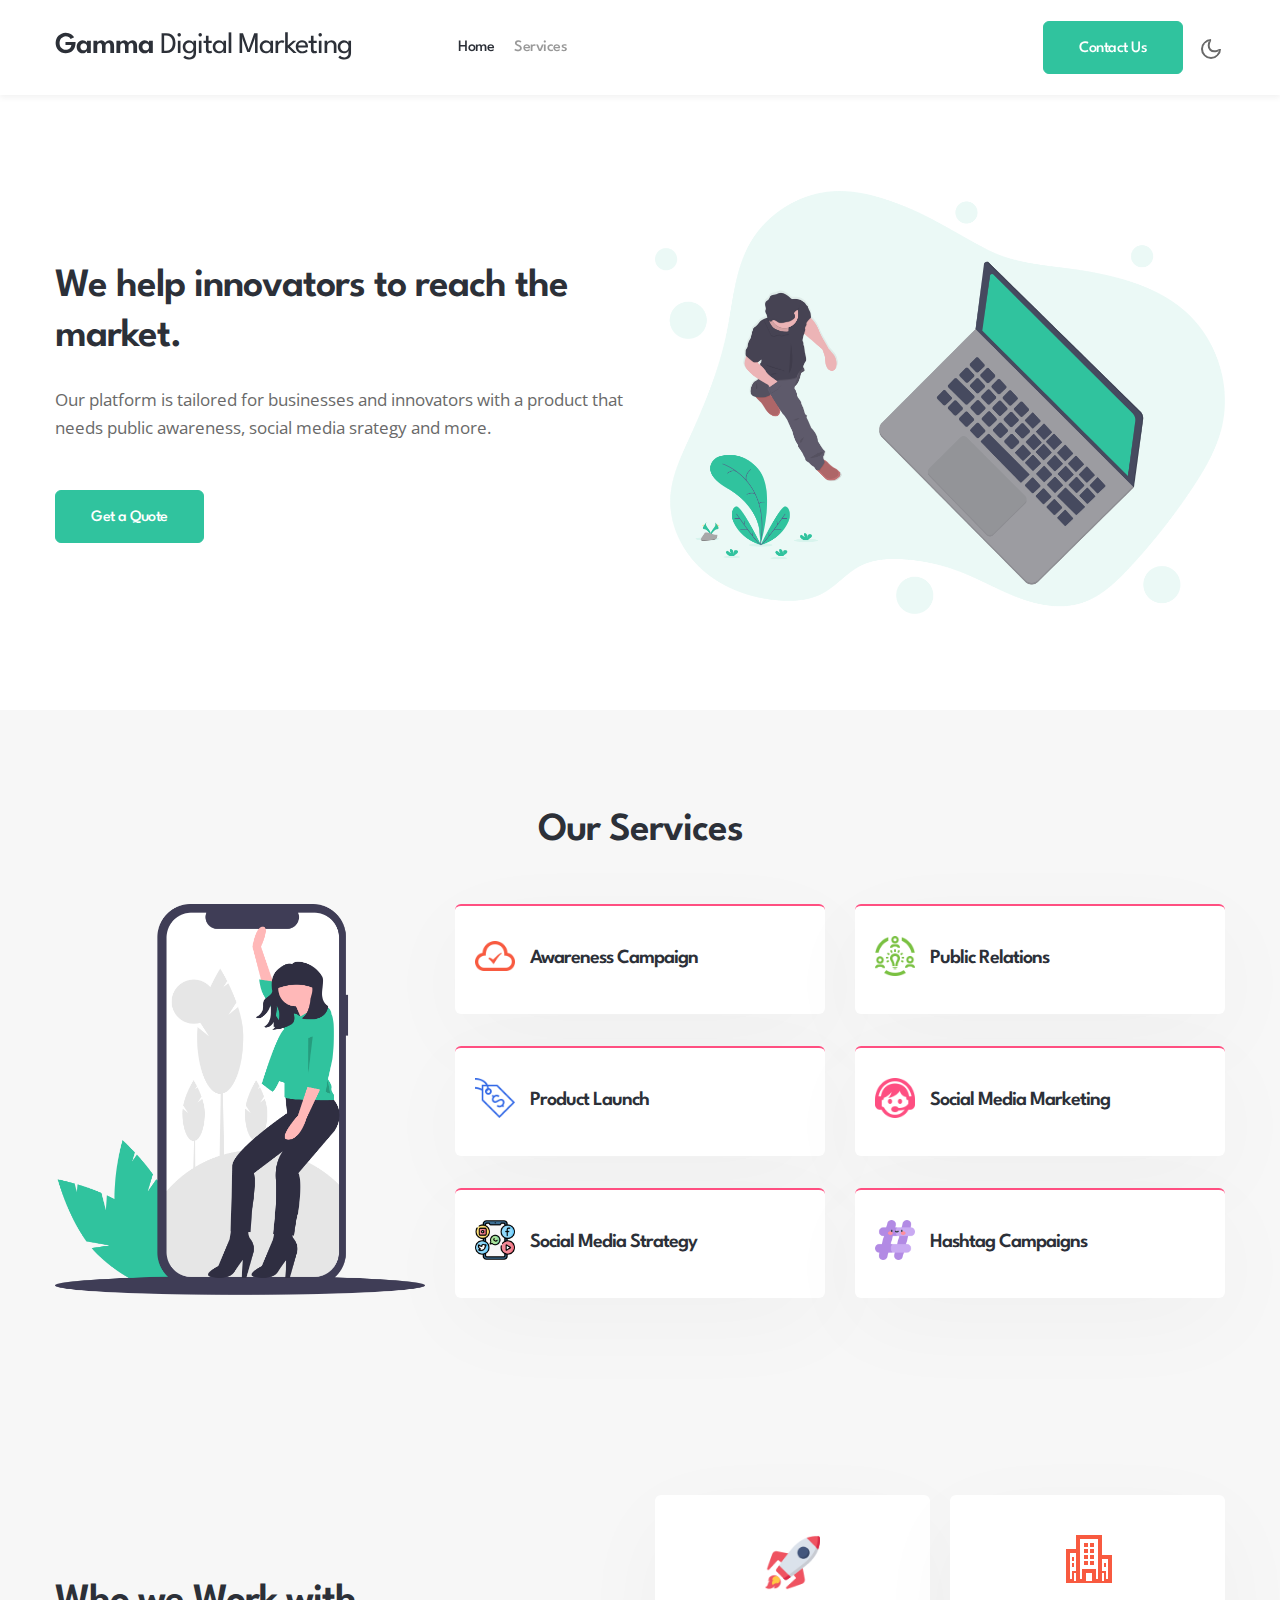
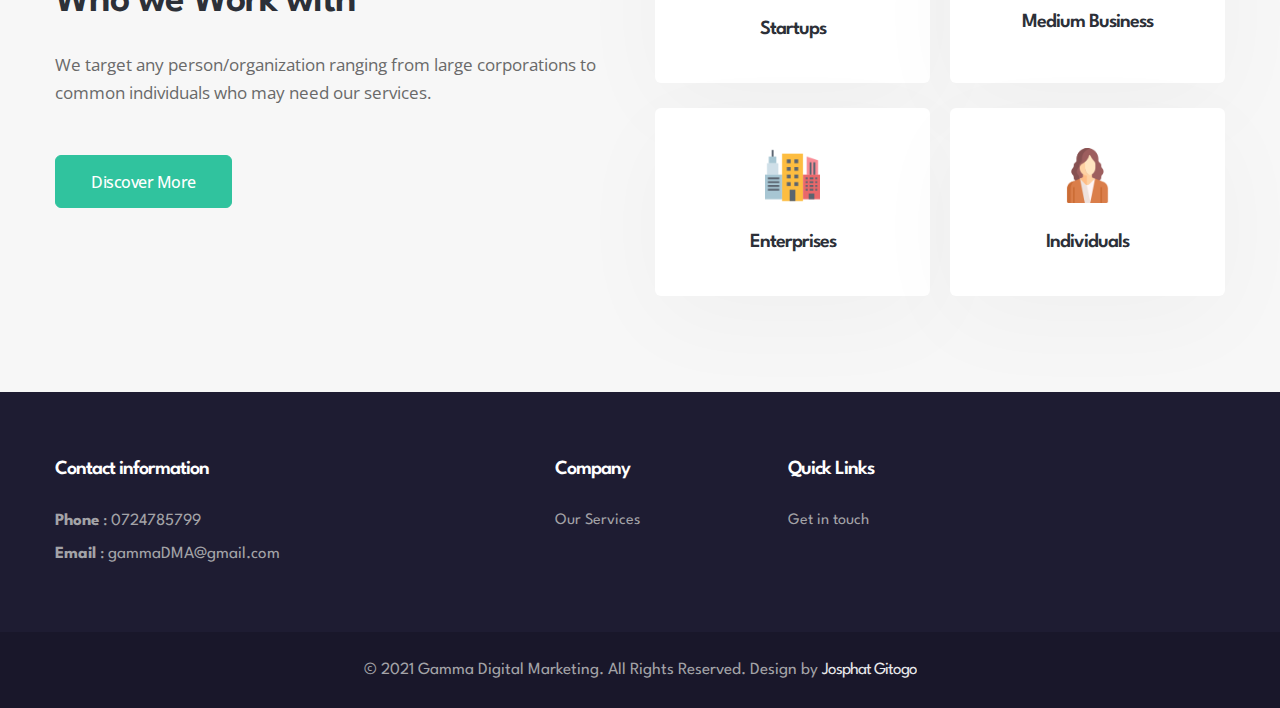
==== index.html @ 260354f3 "Initial Commit" ====
<!--
Author: W3layouts
Author URL: http://w3layouts.com
-->
<!doctype html>
<html lang="en">

<head>
    <!-- Required meta tags -->
    <meta charset="utf-8">
    <meta name="viewport" content="width=device-width, initial-scale=1, shrink-to-fit=no">

    <title>Corpolink a Corporate Category Bootstrap Responsive Website Template - Home : W3Layouts</title>


    <link href="//fonts.googleapis.com/css?family=Spartan:400,500,600,700,900&display=swap" rel="stylesheet">
    <link href="//fonts.googleapis.com/css?family=Open+Sans:300,400,600,700,800&display=swap" rel="stylesheet">

    <!-- Template CSS -->
    <link rel="stylesheet" href="assets/css/style-starter.css">
</head>

<body>
    <header id="site-header" class="fixed-top">
        <section class="w3l-header-4">
            <div class="container">
                <nav class="navbar navbar-expand-lg navbar-light">
                    <h1>
                        <a class="navbar-brand" href="index.html"></span>Gamma<span> Digital Marketing</span>
                        </a>
                    </h1>
                    <button class="navbar-toggler collapsed" type="button" data-toggle="collapse" data-target="#navbarNav" aria-controls="navbarNav" aria-expanded="false" aria-label="Toggle navigation">
            <span class="fa icon-expand fa-bars"></span>
            <span class="fa icon-close fa-times"></span>
          </button>

                    <div class="collapse navbar-collapse" id="navbarNav">
                        <ul class="navbar-nav ml-5">
                            <li class="nav-item active">
                                <a class="nav-link" href="index.html">Home </a>
                            </li>
                            <li class="nav-item @@services__active">
                                <a class="nav-link" href="#features">Services</a>
                            </li>
                        </ul>
                        <ul class="navbar-nav search-right mt-lg-0 mt-2">
                            <li class="nav-item"><a href="contact.html" class="btn btn-primary d-none d-lg-block btn-style mr-2">Contact Us</a></li>
                        </ul>
                    </div>

                    <!-- toggle switch for light and dark theme -->
                    <div class="mobile-position">
                        <nav class="navigation">
                            <div class="theme-switch-wrapper">
                                <label class="theme-switch" for="checkbox">
                  <input type="checkbox" id="checkbox">
                  <div class="mode-container">
                    <i class="gg-sun"></i>
                    <i class="gg-moon"></i>
                  </div>
                </label>
                            </div>
                        </nav>
                    </div>
                </nav>
            </div>
        </section>
    </header>

    <!-- banner section -->
    <section id="home" class="w3l-banner py-5">
        <div class="container py-lg-5 py-md-4">
            <div class="row align-items-center">
                <div class="col-lg-6 col-sm-12 mt-lg-0 mt-4">
                    <h3 class="mb-2 title-big mb-4">We help innovators to reach the market.</h3>
                    <p>Our platform is tailored for businesses and innovators with a product that needs public awareness, social media srategy and more.</p>
                    <div class="mt-sm-5 mt-4">
                        <a class="btn btn-primary btn-style" href="contact.html"> Get a Quote </a>
                    </div>
                </div>
                <div class="col-lg-6 col-md-8 col-sm-10 mt-lg-0 mt-5">
                    <div class="img-effect text-lg-center">
                        <img src="assets/images/banner.png" alt="banner" class="img-fluid">
                    </div>
                </div>
            </div>
        </div>
    </section>
    <!-- //banner section -->
    <section class="w3l-homeblock1" id="features">
        <div class="w3-services-ab py-5">
            <div class="container py-lg-5 py-md-4">
                <!-- <span class="title-small text-center mb-2">Iterative process</span> -->
                <h3 class="title-big text-center mb-5">Our Services</h3>
                <div class="w3-services-grids">
                    <div class="row w3-services-right-grid">
                        <div class="col-lg-4">
                            <img src="assets/images/mobile.png" alt="" class="img-fluid" />
                        </div>
                        <div class="col-lg-8 mt-lg-0 mt-5">
                            <div class="fea-gd-vv row">
                                <div class="col-md-6">
                                    <div class="float-lt feature-gd color-pink">
                                        <div class="icon">
                                            <img src="assets/images/backup.png" alt="" class="img-fluid" />
                                        </div>
                                        <div class="icon-info">
                                            <h5 class="pt-2">Awareness Campaign </h5>
                                            <!-- <p> Lorem ipsum dolor sit amet, dolor elit, sed eiusmod tempor init sit.</p> -->

                                        </div>
                                    </div>
                                </div>
                                <div class="col-md-6 mt-md-0 mt-4">
                                    <div class="float-mid feature-gd color-pink">
                                        <div class="icon">
                                            <img src="assets/images/team.png" alt="" class="img-fluid" />
                                        </div>
                                        <div class="icon-info">
                                            <h5 class="pt-2">Public Relations</h5>
                                        </div>
                                    </div>
                                </div>
                                <div class="col-md-6 mt-4 pt-md-2">
                                    <div class="float-rt feature-gd color-pink">
                                        <div class="icon">
                                            <img src="assets/images/tags.png" alt="" class="img-fluid" />
                                        </div>
                                        <div class="icon-info">
                                            <h5 class="pt-2">Product Launch</h5>
                                        </div>
                                    </div>
                                </div>

                                <div class="col-md-6 mt-4 pt-md-2">
                                    <div class="float-lt feature-gd color-pink">
                                        <div class="icon">
                                            <img src="assets/images/support.png" alt="" class="img-fluid" />
                                        </div>
                                        <div class="icon-info">
                                            <h5 class="pt-2">Social Media Marketing</h5>
                                        </div>
                                    </div>
                                </div>
                                <div class="col-md-6 mt-4 pt-md-2">
                                    <div class="float-lt feature-gd color-pink">
                                        <div class="icon">
                                            <img src="assets/images/social-media.png" alt="" class="img-fluid" />
                                        </div>
                                        <div class="icon-info">
                                            <h5 class="pt-2">Social Media Strategy</h5>
                                        </div>
                                    </div>
                                </div>
                                <div class="col-md-6 mt-4 pt-md-2">
                                    <div class="float-lt feature-gd color-pink">
                                        <div class="icon">
                                            <img src="assets/images/hashtag.png" alt="" class="img-fluid" />
                                        </div>
                                        <div class="icon-info">
                                            <h5 class="pt-2">Hashtag Campaigns</h5>
                                        </div>
                                    </div>
                                </div>
                            </div>
                        </div>
                    </div>
                </div>
            </div>
        </div>
    </section>


    <!-- services page block 2 -->
    <section class="w3l-features py-5" id="work">
        <div class="call-w3 py-lg-5 py-md-4">
            <div class="container">
                <div class="row main-cont-wthree-2">
                    <div class="col-lg-6 feature-grid-left">
                        <h3 class="title-big mb-md-4 mb-2">Who we Work with</h3>
                        <p class="text-para">We target any person/organization ranging from large corporations to common individuals who may need our services.
                            <p>
                                <a href="contact.html" class="btn btn-primary btn-style mt-lg-5 mt-4 ">Discover More</a>
                    </div>
                    <div class="col-lg-6 feature-grid-right mt-lg-0 mt-5 ">
                        <div class="call-grids-w3 d-grid ">
                            <div class="grids-1 box-wrap ">
                                <div class="icon ">
                                    <img src="assets/images/launch.png " alt=" " class="img-fluid ">
                                </div>
                                <h4><a href="#feature " class="title-head ">Startups</a></h4>
                            </div>
                            <div class="grids-1 box-wrap ">
                                <div class="icon ">
                                    <img src="assets/images/office.png " alt=" " class="img-fluid ">
                                </div>
                                <h4><a href="#feature " class="title-head ">Medium Business</a></h4>
                            </div>
                            <div class="grids-1 box-wrap ">
                                <div class="icon ">
                                    <img src="assets/images/building.png " alt=" " class="img-fluid ">
                                </div>
                                <h4><a href="#feature " class="title-head ">Enterprises</a></h4>
                            </div>
                            <div class="grids-1 box-wrap ">
                                <div class="icon ">
                                    <img src="assets/images/businesswoman.png " alt=" " class="img-fluid ">
                                </div>
                                <h4><a href="#feature " class="title-head ">Individuals</a></h4>
                            </div>
                        </div>
                    </div>
                </div>
            </div>
        </div>
    </section>
    <!-- //services page block 2 -->


    <!-- footer-28 block -->
    <section class="w3l-footer">
        <footer class="footer-28">
            <div class="footer-bg-layer">
                <div class="container py-lg-3">
                    <div class="row footer-top-28">
                        <div class="col-lg-5 footer-list-28 mt-5">
                            <h6 class="footer-title-28">Contact information</h6>
                            <ul>
                                <li>
                                    <p><strong>Phone</strong> : <a href="tel:+254724785799">0724785799</a></p>
                                </li>
                                <li>
                                    <p><strong>Email</strong> : <a href="mailto:gammadma@gmail.com">gammaDMA@gmail.com</a></p>
                                </li>
                            </ul>
                        </div>
                        <div class="col-lg-7">
                            <div class="row">
                                <div class="col-sm-4 col-6 footer-list-28 mt-5">
                                    <h6 class="footer-title-28">Company</h6>
                                    <ul>
                                        <li><a href="#features">Our Services</a></li>
                                    </ul>
                                </div>
                                <div class="col-sm-4 col-6 footer-list-28 mt-5">
                                    <h6 class="footer-title-28">Quick Links</h6>
                                    <ul>
                                        <li><a href="contact.html">Get in touch</a></li>
                                    </ul>
                                </div>
                            </div>
                        </div>
                    </div>
                </div>


                <div class="midd-footer-28 align-center py-4 mt-5">
                    <div class="container">
                        <p class="copy-footer-28 text-center"> &copy; 2021 Gamma Digital Marketing. All Rights Reserved. Design by <a href="https://github.com/JGSangara" target="_blank">Josphat Gitogo</a></p>
                    </div>
                </div>
            </div>
            <!-- move top -->
            <button onclick="topFunction()" id="movetop" title="Go to top">
        <span class="fa fa-angle-up"></span>
      </button>
            <script>
                // When the user scrolls down 20px from the top of the document, show the button
                window.onscroll = function() {
                    scrollFunction()
                };

                function scrollFunction() {
                    if (document.body.scrollTop > 20 || document.documentElement.scrollTop > 20) {
                        document.getElementById("movetop").style.display = "block";
                    } else {
                        document.getElementById("movetop").style.display = "none";
                    }
                }

                // When the user clicks on the button, scroll to the top of the document
                function topFunction() {
                    document.body.scrollTop = 0;
                    document.documentElement.scrollTop = 0;
                }
            </script>
            <!-- /move top -->
        </footer>

        <script src="assets/js/jquery-3.3.1.min.js"></script>
        <!-- Common jquery plugin -->

        <script src="assets/js/theme-change.js"></script>
        <!-- theme switch js (light and dark)-->

        <!-- libhtbox -->
        <script src="assets/js/lightbox-plus-jquery.min.js"></script>
        <!-- libhtbox -->

        <!-- stats number counter-->
        <script src="assets/js/jquery.waypoints.min.js"></script>
        <script src="assets/js/jquery.countup.js"></script>
        <script>
            $('.counter').countUp();
        </script>
        <!-- //stats number counter -->

        <!--/MENU-JS-->
        <script>
            $(window).on("scroll", function() {
                var scroll = $(window).scrollTop();

                if (scroll >= 80) {
                    $("#site-header").addClass("nav-fixed");
                } else {
                    $("#site-header").removeClass("nav-fixed");
                }
            });

            //Main navigation Active Class Add Remove
            $(".navbar-toggler").on("click", function() {
                $("header").toggleClass("active");
            });
            $(document).on("ready", function() {
                if ($(window).width() > 991) {
                    $("header").removeClass("active");
                }
                $(window).on("resize", function() {
                    if ($(window).width() > 991) {
                        $("header").removeClass("active");
                    }
                });
            });
        </script>
        <!--//MENU-JS-->

        <!-- disable body scroll which navbar is in active -->
        <script>
            $(function() {
                $('.navbar-toggler').click(function() {
                    $('body').toggleClass('noscroll');
                })
            });
        </script>
        <!-- //disable body scroll which navbar is in active -->

        <!--bootstrap-->
        <script src="assets/js/bootstrap.min.js"></script>
        <!-- //bootstrap-->

</body>

</html>
---- assets/css/style-starter.css ----
@charset "UTF-8";

/*--
Author: W3layouts
Author URL: http://w3layouts.com
--*/


/*!
 * Bootstrap v4.4.1 (https://getbootstrap.com/)
 * Copyright 2011-2019 The Bootstrap Authors
 * Copyright 2011-2019 Twitter, Inc.
 * Licensed under MIT (https://github.com/twbs/bootstrap/blob/master/LICENSE)
 */

:root {
    --blue: #007bff;
    --indigo: #6610f2;
    --purple: #6f42c1;
    --pink: #e83e8c;
    --red: #dc3545;
    --orange: #fd7e14;
    --yellow: #ffc107;
    --green: #28a745;
    --teal: #20c997;
    --cyan: #17a2b8;
    --white: #fff;
    --gray: #6c757d;
    --gray-dark: #343a40;
    --primary: #30c39e;
    --secondary: #6c757d;
    --success: #28a745;
    --info: #17a2b8;
    --warning: #ffc107;
    --danger: #dc3545;
    --light: #f8f9fa;
    --dark: #343a40;
    --breakpoint-xs: 0;
    --breakpoint-sm: 576px;
    --breakpoint-md: 768px;
    --breakpoint-lg: 992px;
    --breakpoint-xl: 1200px;
    --font-family-sans-serif: -apple-system, BlinkMacSystemFont, "Segoe UI", Roboto, "Helvetica Neue", Arial, "Noto Sans", sans-serif, "Apple Color Emoji", "Segoe UI Emoji", "Segoe UI Symbol", "Noto Color Emoji";
    --font-family-monospace: SFMono-Regular, Menlo, Monaco, Consolas, "Liberation Mono", "Courier New", monospace;
}

*,
*::before,
*::after {
    box-sizing: border-box;
}

html {
    font-family: sans-serif;
    line-height: 1.15;
    -webkit-text-size-adjust: 100%;
    -webkit-tap-highlight-color: rgba(0, 0, 0, 0);
}

article,
aside,
figcaption,
figure,
footer,
header,
hgroup,
main,
nav,
section {
    display: block;
}

body {
    margin: 0;
    font-family: -apple-system, BlinkMacSystemFont, "Segoe UI", Roboto, "Helvetica Neue", Arial, "Noto Sans", sans-serif, "Apple Color Emoji", "Segoe UI Emoji", "Segoe UI Symbol", "Noto Color Emoji";
    font-size: 1rem;
    font-weight: 400;
    line-height: 1.5;
    color: #212529;
    text-align: left;
    background-color: #fff;
}

[tabindex="-1"]:focus:not(:focus-visible) {
    outline: 0 !important;
}

hr {
    box-sizing: content-box;
    height: 0;
    overflow: visible;
}

h1,
h2,
h3,
h4,
h5,
h6 {
    margin-top: 0;
    margin-bottom: 0.5rem;
}

p {
    margin-top: 0;
    margin-bottom: 1rem;
}

abbr[title],
abbr[data-original-title] {
    text-decoration: underline;
    -webkit-text-decoration: underline dotted;
    text-decoration: underline dotted;
    cursor: help;
    border-bottom: 0;
    -webkit-text-decoration-skip-ink: none;
    text-decoration-skip-ink: none;
}

address {
    margin-bottom: 1rem;
    font-style: normal;
    line-height: inherit;
}

ol,
ul,
dl {
    margin-top: 0;
    margin-bottom: 1rem;
}

ol ol,
ul ul,
ol ul,
ul ol {
    margin-bottom: 0;
}

dt {
    font-weight: 700;
}

dd {
    margin-bottom: .5rem;
    margin-left: 0;
}

blockquote {
    margin: 0 0 1rem;
}

b,
strong {
    font-weight: bolder;
}

small {
    font-size: 80%;
}

sub,
sup {
    position: relative;
    font-size: 75%;
    line-height: 0;
    vertical-align: baseline;
}

sub {
    bottom: -.25em;
}

sup {
    top: -.5em;
}

a {
    color: #30c39e;
    text-decoration: none;
    background-color: transparent;
}

a:hover {
    color: #21866c;
    text-decoration: underline;
}

a:not([href]) {
    color: inherit;
    text-decoration: none;
}

a:not([href]):hover {
    color: inherit;
    text-decoration: none;
}

pre,
code,
kbd,
samp {
    font-family: SFMono-Regular, Menlo, Monaco, Consolas, "Liberation Mono", "Courier New", monospace;
    font-size: 1em;
}

pre {
    margin-top: 0;
    margin-bottom: 1rem;
    overflow: auto;
}

figure {
    margin: 0 0 1rem;
}

img {
    vertical-align: middle;
    border-style: none;
}

svg {
    overflow: hidden;
    vertical-align: middle;
}

table {
    border-collapse: collapse;
}

caption {
    padding-top: 0.75rem;
    padding-bottom: 0.75rem;
    color: #6c757d;
    text-align: left;
    caption-side: bottom;
}

th {
    text-align: inherit;
}

label {
    display: inline-block;
    margin-bottom: 0.5rem;
}

button {
    border-radius: 0;
}

button:focus {
    outline: 1px dotted;
    outline: 5px auto -webkit-focus-ring-color;
}

input,
button,
select,
optgroup,
textarea {
    margin: 0;
    font-family: inherit;
    font-size: inherit;
    line-height: inherit;
}

button,
input {
    overflow: visible;
}

button,
select {
    text-transform: none;
}

select {
    word-wrap: normal;
}

button,
[type="button"],
[type="reset"],
[type="submit"] {
    -webkit-appearance: button;
}

button:not(:disabled),
[type="button"]:not(:disabled),
[type="reset"]:not(:disabled),
[type="submit"]:not(:disabled) {
    cursor: pointer;
}

button::-moz-focus-inner,
[type="button"]::-moz-focus-inner,
[type="reset"]::-moz-focus-inner,
[type="submit"]::-moz-focus-inner {
    padding: 0;
    border-style: none;
}

input[type="radio"],
input[type="checkbox"] {
    box-sizing: border-box;
    padding: 0;
}

input[type="date"],
input[type="time"],
input[type="datetime-local"],
input[type="month"] {
    -webkit-appearance: listbox;
}

textarea {
    overflow: auto;
    resize: vertical;
}

fieldset {
    min-width: 0;
    padding: 0;
    margin: 0;
    border: 0;
}

legend {
    display: block;
    width: 100%;
    max-width: 100%;
    padding: 0;
    margin-bottom: .5rem;
    font-size: 1.5rem;
    line-height: inherit;
    color: inherit;
    white-space: normal;
}

@media (max-width: 1200px) {
    legend {
        font-size: calc(1.275rem + 0.3vw);
    }
}

progress {
    vertical-align: baseline;
}

[type="number"]::-webkit-inner-spin-button,
[type="number"]::-webkit-outer-spin-button {
    height: auto;
}

[type="search"] {
    outline-offset: -2px;
    -webkit-appearance: none;
}

[type="search"]::-webkit-search-decoration {
    -webkit-appearance: none;
}

::-webkit-file-upload-button {
    font: inherit;
    -webkit-appearance: button;
}

output {
    display: inline-block;
}

summary {
    display: list-item;
    cursor: pointer;
}

template {
    display: none;
}

[hidden] {
    display: none !important;
}

h1,
h2,
h3,
h4,
h5,
h6,
.h1,
.h2,
.h3,
.h4,
.h5,
.h6 {
    margin-bottom: 0.5rem;
    font-weight: 500;
    line-height: 1.2;
}

h1,
.h1 {
    font-size: 2.5rem;
}

@media (max-width: 1200px) {
    h1,
    .h1 {
        font-size: calc(1.375rem + 1.5vw);
    }
}

h2,
.h2 {
    font-size: 2rem;
}

@media (max-width: 1200px) {
    h2,
    .h2 {
        font-size: calc(1.325rem + 0.9vw);
    }
}

h3,
.h3 {
    font-size: 1.75rem;
}

@media (max-width: 1200px) {
    h3,
    .h3 {
        font-size: calc(1.3rem + 0.6vw);
    }
}

h4,
.h4 {
    font-size: 1.5rem;
}

@media (max-width: 1200px) {
    h4,
    .h4 {
        font-size: calc(1.275rem + 0.3vw);
    }
}

h5,
.h5 {
    font-size: 1.25rem;
}

h6,
.h6 {
    font-size: 1rem;
}

.lead {
    font-size: 1.25rem;
    font-weight: 300;
}

.display-1 {
    font-size: 6rem;
    font-weight: 300;
    line-height: 1.2;
}

@media (max-width: 1200px) {
    .display-1 {
        font-size: calc(1.725rem + 5.7vw);
    }
}

.display-2 {
    font-size: 5.5rem;
    font-weight: 300;
    line-height: 1.2;
}

@media (max-width: 1200px) {
    .display-2 {
        font-size: calc(1.675rem + 5.1vw);
    }
}

.display-3 {
    font-size: 4.5rem;
    font-weight: 300;
    line-height: 1.2;
}

@media (max-width: 1200px) {
    .display-3 {
        font-size: calc(1.575rem + 3.9vw);
    }
}

.display-4 {
    font-size: 3.5rem;
    font-weight: 300;
    line-height: 1.2;
}

@media (max-width: 1200px) {
    .display-4 {
        font-size: calc(1.475rem + 2.7vw);
    }
}

hr {
    margin-top: 1rem;
    margin-bottom: 1rem;
    border: 0;
    border-top: 1px solid rgba(0, 0, 0, 0.1);
}

small,
.small {
    font-size: 80%;
    font-weight: 400;
}

mark,
.mark {
    padding: 0.2em;
    background-color: #fcf8e3;
}

.list-unstyled {
    padding-left: 0;
    list-style: none;
}

.list-inline {
    padding-left: 0;
    list-style: none;
}

.list-inline-item {
    display: inline-block;
}

.list-inline-item:not(:last-child) {
    margin-right: 0.5rem;
}

.initialism {
    font-size: 90%;
    text-transform: uppercase;
}

.blockquote {
    margin-bottom: 1rem;
    font-size: 1.25rem;
}

.blockquote-footer {
    display: block;
    font-size: 80%;
    color: #6c757d;
}

.blockquote-footer::before {
    content: "\2014\00A0";
}

.img-fluid {
    max-width: 100%;
    height: auto;
}

.img-thumbnail {
    padding: 0.25rem;
    background-color: #fff;
    border: 1px solid #dee2e6;
    border-radius: 0.25rem;
    max-width: 100%;
    height: auto;
}

.figure {
    display: inline-block;
}

.figure-img {
    margin-bottom: 0.5rem;
    line-height: 1;
}

.figure-caption {
    font-size: 90%;
    color: #6c757d;
}

code {
    font-size: 87.5%;
    color: #e83e8c;
    word-wrap: break-word;
}

a>code {
    color: inherit;
}

kbd {
    padding: 0.2rem 0.4rem;
    font-size: 87.5%;
    color: #fff;
    background-color: #212529;
    border-radius: 0.2rem;
}

kbd kbd {
    padding: 0;
    font-size: 100%;
    font-weight: 700;
}

pre {
    display: block;
    font-size: 87.5%;
    color: #212529;
}

pre code {
    font-size: inherit;
    color: inherit;
    word-break: normal;
}

.pre-scrollable {
    max-height: 340px;
    overflow-y: scroll;
}

.container {
    width: 100%;
    padding-right: 15px;
    padding-left: 15px;
    margin-right: auto;
    margin-left: auto;
}

@media (min-width: 576px) {
    .container {
        max-width: 540px;
    }
}

@media (min-width: 768px) {
    .container {
        max-width: 720px;
    }
}

@media (min-width: 992px) {
    .container {
        max-width: 960px;
    }
}

@media (min-width: 1200px) {
    .container {
        max-width: 1140px;
    }
}

.container-fluid,
.container-sm,
.container-md,
.container-lg,
.container-xl {
    width: 100%;
    padding-right: 15px;
    padding-left: 15px;
    margin-right: auto;
    margin-left: auto;
}

@media (min-width: 576px) {
    .container,
    .container-sm {
        max-width: 540px;
    }
}

@media (min-width: 768px) {
    .container,
    .container-sm,
    .container-md {
        max-width: 720px;
    }
}

@media (min-width: 992px) {
    .container,
    .container-sm,
    .container-md,
    .container-lg {
        max-width: 960px;
    }
}

@media (min-width: 1200px) {
    .container,
    .container-sm,
    .container-md,
    .container-lg,
    .container-xl {
        max-width: 1140px;
    }
}

.row {
    display: flex;
    flex-wrap: wrap;
    margin-right: -15px;
    margin-left: -15px;
}

.no-gutters {
    margin-right: 0;
    margin-left: 0;
}

.no-gutters>.col,
.no-gutters>[class*="col-"] {
    padding-right: 0;
    padding-left: 0;
}

.col-1,
.col-2,
.col-3,
.col-4,
.col-5,
.col-6,
.col-7,
.col-8,
.col-9,
.col-10,
.col-11,
.col-12,
.col,
.col-auto,
.col-sm-1,
.col-sm-2,
.col-sm-3,
.col-sm-4,
.col-sm-5,
.col-sm-6,
.col-sm-7,
.col-sm-8,
.col-sm-9,
.col-sm-10,
.col-sm-11,
.col-sm-12,
.col-sm,
.col-sm-auto,
.col-md-1,
.col-md-2,
.col-md-3,
.col-md-4,
.col-md-5,
.col-md-6,
.col-md-7,
.col-md-8,
.col-md-9,
.col-md-10,
.col-md-11,
.col-md-12,
.col-md,
.col-md-auto,
.col-lg-1,
.col-lg-2,
.col-lg-3,
.col-lg-4,
.col-lg-5,
.col-lg-6,
.col-lg-7,
.col-lg-8,
.col-lg-9,
.col-lg-10,
.col-lg-11,
.col-lg-12,
.col-lg,
.col-lg-auto,
.col-xl-1,
.col-xl-2,
.col-xl-3,
.col-xl-4,
.col-xl-5,
.col-xl-6,
.col-xl-7,
.col-xl-8,
.col-xl-9,
.col-xl-10,
.col-xl-11,
.col-xl-12,
.col-xl,
.col-xl-auto {
    position: relative;
    width: 100%;
    padding-right: 15px;
    padding-left: 15px;
}

.col {
    flex-basis: 0;
    flex-grow: 1;
    max-width: 100%;
}

.row-cols-1>* {
    flex: 0 0 100%;
    max-width: 100%;
}

.row-cols-2>* {
    flex: 0 0 50%;
    max-width: 50%;
}

.row-cols-3>* {
    flex: 0 0 33.33333%;
    max-width: 33.33333%;
}

.row-cols-4>* {
    flex: 0 0 25%;
    max-width: 25%;
}

.row-cols-5>* {
    flex: 0 0 20%;
    max-width: 20%;
}

.row-cols-6>* {
    flex: 0 0 16.66667%;
    max-width: 16.66667%;
}

.col-auto {
    flex: 0 0 auto;
    width: auto;
    max-width: 100%;
}

.col-1 {
    flex: 0 0 8.33333%;
    max-width: 8.33333%;
}

.col-2 {
    flex: 0 0 16.66667%;
    max-width: 16.66667%;
}

.col-3 {
    flex: 0 0 25%;
    max-width: 25%;
}

.col-4 {
    flex: 0 0 33.33333%;
    max-width: 33.33333%;
}

.col-5 {
    flex: 0 0 41.66667%;
    max-width: 41.66667%;
}

.col-6 {
    flex: 0 0 50%;
    max-width: 50%;
}

.col-7 {
    flex: 0 0 58.33333%;
    max-width: 58.33333%;
}

.col-8 {
    flex: 0 0 66.66667%;
    max-width: 66.66667%;
}

.col-9 {
    flex: 0 0 75%;
    max-width: 75%;
}

.col-10 {
    flex: 0 0 83.33333%;
    max-width: 83.33333%;
}

.col-11 {
    flex: 0 0 91.66667%;
    max-width: 91.66667%;
}

.col-12 {
    flex: 0 0 100%;
    max-width: 100%;
}

.order-first {
    order: -1;
}

.order-last {
    order: 13;
}

.order-0 {
    order: 0;
}

.order-1 {
    order: 1;
}

.order-2 {
    order: 2;
}

.order-3 {
    order: 3;
}

.order-4 {
    order: 4;
}

.order-5 {
    order: 5;
}

.order-6 {
    order: 6;
}

.order-7 {
    order: 7;
}

.order-8 {
    order: 8;
}

.order-9 {
    order: 9;
}

.order-10 {
    order: 10;
}

.order-11 {
    order: 11;
}

.order-12 {
    order: 12;
}

.offset-1 {
    margin-left: 8.33333%;
}

.offset-2 {
    margin-left: 16.66667%;
}

.offset-3 {
    margin-left: 25%;
}

.offset-4 {
    margin-left: 33.33333%;
}

.offset-5 {
    margin-left: 41.66667%;
}

.offset-6 {
    margin-left: 50%;
}

.offset-7 {
    margin-left: 58.33333%;
}

.offset-8 {
    margin-left: 66.66667%;
}

.offset-9 {
    margin-left: 75%;
}

.offset-10 {
    margin-left: 83.33333%;
}

.offset-11 {
    margin-left: 91.66667%;
}

@media (min-width: 576px) {
    .col-sm {
        flex-basis: 0;
        flex-grow: 1;
        max-width: 100%;
    }
    .row-cols-sm-1>* {
        flex: 0 0 100%;
        max-width: 100%;
    }
    .row-cols-sm-2>* {
        flex: 0 0 50%;
        max-width: 50%;
    }
    .row-cols-sm-3>* {
        flex: 0 0 33.33333%;
        max-width: 33.33333%;
    }
    .row-cols-sm-4>* {
        flex: 0 0 25%;
        max-width: 25%;
    }
    .row-cols-sm-5>* {
        flex: 0 0 20%;
        max-width: 20%;
    }
    .row-cols-sm-6>* {
        flex: 0 0 16.66667%;
        max-width: 16.66667%;
    }
    .col-sm-auto {
        flex: 0 0 auto;
        width: auto;
        max-width: 100%;
    }
    .col-sm-1 {
        flex: 0 0 8.33333%;
        max-width: 8.33333%;
    }
    .col-sm-2 {
        flex: 0 0 16.66667%;
        max-width: 16.66667%;
    }
    .col-sm-3 {
        flex: 0 0 25%;
        max-width: 25%;
    }
    .col-sm-4 {
        flex: 0 0 33.33333%;
        max-width: 33.33333%;
    }
    .col-sm-5 {
        flex: 0 0 41.66667%;
        max-width: 41.66667%;
    }
    .col-sm-6 {
        flex: 0 0 50%;
        max-width: 50%;
    }
    .col-sm-7 {
        flex: 0 0 58.33333%;
        max-width: 58.33333%;
    }
    .col-sm-8 {
        flex: 0 0 66.66667%;
        max-width: 66.66667%;
    }
    .col-sm-9 {
        flex: 0 0 75%;
        max-width: 75%;
    }
    .col-sm-10 {
        flex: 0 0 83.33333%;
        max-width: 83.33333%;
    }
    .col-sm-11 {
        flex: 0 0 91.66667%;
        max-width: 91.66667%;
    }
    .col-sm-12 {
        flex: 0 0 100%;
        max-width: 100%;
    }
    .order-sm-first {
        order: -1;
    }
    .order-sm-last {
        order: 13;
    }
    .order-sm-0 {
        order: 0;
    }
    .order-sm-1 {
        order: 1;
    }
    .order-sm-2 {
        order: 2;
    }
    .order-sm-3 {
        order: 3;
    }
    .order-sm-4 {
        order: 4;
    }
    .order-sm-5 {
        order: 5;
    }
    .order-sm-6 {
        order: 6;
    }
    .order-sm-7 {
        order: 7;
    }
    .order-sm-8 {
        order: 8;
    }
    .order-sm-9 {
        order: 9;
    }
    .order-sm-10 {
        order: 10;
    }
    .order-sm-11 {
        order: 11;
    }
    .order-sm-12 {
        order: 12;
    }
    .offset-sm-0 {
        margin-left: 0;
    }
    .offset-sm-1 {
        margin-left: 8.33333%;
    }
    .offset-sm-2 {
        margin-left: 16.66667%;
    }
    .offset-sm-3 {
        margin-left: 25%;
    }
    .offset-sm-4 {
        margin-left: 33.33333%;
    }
    .offset-sm-5 {
        margin-left: 41.66667%;
    }
    .offset-sm-6 {
        margin-left: 50%;
    }
    .offset-sm-7 {
        margin-left: 58.33333%;
    }
    .offset-sm-8 {
        margin-left: 66.66667%;
    }
    .offset-sm-9 {
        margin-left: 75%;
    }
    .offset-sm-10 {
        margin-left: 83.33333%;
    }
    .offset-sm-11 {
        margin-left: 91.66667%;
    }
}

@media (min-width: 768px) {
    .col-md {
        flex-basis: 0;
        flex-grow: 1;
        max-width: 100%;
    }
    .row-cols-md-1>* {
        flex: 0 0 100%;
        max-width: 100%;
    }
    .row-cols-md-2>* {
        flex: 0 0 50%;
        max-width: 50%;
    }
    .row-cols-md-3>* {
        flex: 0 0 33.33333%;
        max-width: 33.33333%;
    }
    .row-cols-md-4>* {
        flex: 0 0 25%;
        max-width: 25%;
    }
    .row-cols-md-5>* {
        flex: 0 0 20%;
        max-width: 20%;
    }
    .row-cols-md-6>* {
        flex: 0 0 16.66667%;
        max-width: 16.66667%;
    }
    .col-md-auto {
        flex: 0 0 auto;
        width: auto;
        max-width: 100%;
    }
    .col-md-1 {
        flex: 0 0 8.33333%;
        max-width: 8.33333%;
    }
    .col-md-2 {
        flex: 0 0 16.66667%;
        max-width: 16.66667%;
    }
    .col-md-3 {
        flex: 0 0 25%;
        max-width: 25%;
    }
    .col-md-4 {
        flex: 0 0 33.33333%;
        max-width: 33.33333%;
    }
    .col-md-5 {
        flex: 0 0 41.66667%;
        max-width: 41.66667%;
    }
    .col-md-6 {
        flex: 0 0 50%;
        max-width: 50%;
    }
    .col-md-7 {
        flex: 0 0 58.33333%;
        max-width: 58.33333%;
    }
    .col-md-8 {
        flex: 0 0 66.66667%;
        max-width: 66.66667%;
    }
    .col-md-9 {
        flex: 0 0 75%;
        max-width: 75%;
    }
    .col-md-10 {
        flex: 0 0 83.33333%;
        max-width: 83.33333%;
    }
    .col-md-11 {
        flex: 0 0 91.66667%;
        max-width: 91.66667%;
    }
    .col-md-12 {
        flex: 0 0 100%;
        max-width: 100%;
    }
    .order-md-first {
        order: -1;
    }
    .order-md-last {
        order: 13;
    }
    .order-md-0 {
        order: 0;
    }
    .order-md-1 {
        order: 1;
    }
    .order-md-2 {
        order: 2;
    }
    .order-md-3 {
        order: 3;
    }
    .order-md-4 {
        order: 4;
    }
    .order-md-5 {
        order: 5;
    }
    .order-md-6 {
        order: 6;
    }
    .order-md-7 {
        order: 7;
    }
    .order-md-8 {
        order: 8;
    }
    .order-md-9 {
        order: 9;
    }
    .order-md-10 {
        order: 10;
    }
    .order-md-11 {
        order: 11;
    }
    .order-md-12 {
        order: 12;
    }
    .offset-md-0 {
        margin-left: 0;
    }
    .offset-md-1 {
        margin-left: 8.33333%;
    }
    .offset-md-2 {
        margin-left: 16.66667%;
    }
    .offset-md-3 {
        margin-left: 25%;
    }
    .offset-md-4 {
        margin-left: 33.33333%;
    }
    .offset-md-5 {
        margin-left: 41.66667%;
    }
    .offset-md-6 {
        margin-left: 50%;
    }
    .offset-md-7 {
        margin-left: 58.33333%;
    }
    .offset-md-8 {
        margin-left: 66.66667%;
    }
    .offset-md-9 {
        margin-left: 75%;
    }
    .offset-md-10 {
        margin-left: 83.33333%;
    }
    .offset-md-11 {
        margin-left: 91.66667%;
    }
}

@media (min-width: 992px) {
    .col-lg {
        flex-basis: 0;
        flex-grow: 1;
        max-width: 100%;
    }
    .row-cols-lg-1>* {
        flex: 0 0 100%;
        max-width: 100%;
    }
    .row-cols-lg-2>* {
        flex: 0 0 50%;
        max-width: 50%;
    }
    .row-cols-lg-3>* {
        flex: 0 0 33.33333%;
        max-width: 33.33333%;
    }
    .row-cols-lg-4>* {
        flex: 0 0 25%;
        max-width: 25%;
    }
    .row-cols-lg-5>* {
        flex: 0 0 20%;
        max-width: 20%;
    }
    .row-cols-lg-6>* {
        flex: 0 0 16.66667%;
        max-width: 16.66667%;
    }
    .col-lg-auto {
        flex: 0 0 auto;
        width: auto;
        max-width: 100%;
    }
    .col-lg-1 {
        flex: 0 0 8.33333%;
        max-width: 8.33333%;
    }
    .col-lg-2 {
        flex: 0 0 16.66667%;
        max-width: 16.66667%;
    }
    .col-lg-3 {
        flex: 0 0 25%;
        max-width: 25%;
    }
    .col-lg-4 {
        flex: 0 0 33.33333%;
        max-width: 33.33333%;
    }
    .col-lg-5 {
        flex: 0 0 41.66667%;
        max-width: 41.66667%;
    }
    .col-lg-6 {
        flex: 0 0 50%;
        max-width: 50%;
    }
    .col-lg-7 {
        flex: 0 0 58.33333%;
        max-width: 58.33333%;
    }
    .col-lg-8 {
        flex: 0 0 66.66667%;
        max-width: 66.66667%;
    }
    .col-lg-9 {
        flex: 0 0 75%;
        max-width: 75%;
    }
    .col-lg-10 {
        flex: 0 0 83.33333%;
        max-width: 83.33333%;
    }
    .col-lg-11 {
        flex: 0 0 91.66667%;
        max-width: 91.66667%;
    }
    .col-lg-12 {
        flex: 0 0 100%;
        max-width: 100%;
    }
    .order-lg-first {
        order: -1;
    }
    .order-lg-last {
        order: 13;
    }
    .order-lg-0 {
        order: 0;
    }
    .order-lg-1 {
        order: 1;
    }
    .order-lg-2 {
        order: 2;
    }
    .order-lg-3 {
        order: 3;
    }
    .order-lg-4 {
        order: 4;
    }
    .order-lg-5 {
        order: 5;
    }
    .order-lg-6 {
        order: 6;
    }
    .order-lg-7 {
        order: 7;
    }
    .order-lg-8 {
        order: 8;
    }
    .order-lg-9 {
        order: 9;
    }
    .order-lg-10 {
        order: 10;
    }
    .order-lg-11 {
        order: 11;
    }
    .order-lg-12 {
        order: 12;
    }
    .offset-lg-0 {
        margin-left: 0;
    }
    .offset-lg-1 {
        margin-left: 8.33333%;
    }
    .offset-lg-2 {
        margin-left: 16.66667%;
    }
    .offset-lg-3 {
        margin-left: 25%;
    }
    .offset-lg-4 {
        margin-left: 33.33333%;
    }
    .offset-lg-5 {
        margin-left: 41.66667%;
    }
    .offset-lg-6 {
        margin-left: 50%;
    }
    .offset-lg-7 {
        margin-left: 58.33333%;
    }
    .offset-lg-8 {
        margin-left: 66.66667%;
    }
    .offset-lg-9 {
        margin-left: 75%;
    }
    .offset-lg-10 {
        margin-left: 83.33333%;
    }
    .offset-lg-11 {
        margin-left: 91.66667%;
    }
}

@media (min-width: 1200px) {
    .col-xl {
        flex-basis: 0;
        flex-grow: 1;
        max-width: 100%;
    }
    .row-cols-xl-1>* {
        flex: 0 0 100%;
        max-width: 100%;
    }
    .row-cols-xl-2>* {
        flex: 0 0 50%;
        max-width: 50%;
    }
    .row-cols-xl-3>* {
        flex: 0 0 33.33333%;
        max-width: 33.33333%;
    }
    .row-cols-xl-4>* {
        flex: 0 0 25%;
        max-width: 25%;
    }
    .row-cols-xl-5>* {
        flex: 0 0 20%;
        max-width: 20%;
    }
    .row-cols-xl-6>* {
        flex: 0 0 16.66667%;
        max-width: 16.66667%;
    }
    .col-xl-auto {
        flex: 0 0 auto;
        width: auto;
        max-width: 100%;
    }
    .col-xl-1 {
        flex: 0 0 8.33333%;
        max-width: 8.33333%;
    }
    .col-xl-2 {
        flex: 0 0 16.66667%;
        max-width: 16.66667%;
    }
    .col-xl-3 {
        flex: 0 0 25%;
        max-width: 25%;
    }
    .col-xl-4 {
        flex: 0 0 33.33333%;
        max-width: 33.33333%;
    }
    .col-xl-5 {
        flex: 0 0 41.66667%;
        max-width: 41.66667%;
    }
    .col-xl-6 {
        flex: 0 0 50%;
        max-width: 50%;
    }
    .col-xl-7 {
        flex: 0 0 58.33333%;
        max-width: 58.33333%;
    }
    .col-xl-8 {
        flex: 0 0 66.66667%;
        max-width: 66.66667%;
    }
    .col-xl-9 {
        flex: 0 0 75%;
        max-width: 75%;
    }
    .col-xl-10 {
        flex: 0 0 83.33333%;
        max-width: 83.33333%;
    }
    .col-xl-11 {
        flex: 0 0 91.66667%;
        max-width: 91.66667%;
    }
    .col-xl-12 {
        flex: 0 0 100%;
        max-width: 100%;
    }
    .order-xl-first {
        order: -1;
    }
    .order-xl-last {
        order: 13;
    }
    .order-xl-0 {
        order: 0;
    }
    .order-xl-1 {
        order: 1;
    }
    .order-xl-2 {
        order: 2;
    }
    .order-xl-3 {
        order: 3;
    }
    .order-xl-4 {
        order: 4;
    }
    .order-xl-5 {
        order: 5;
    }
    .order-xl-6 {
        order: 6;
    }
    .order-xl-7 {
        order: 7;
    }
    .order-xl-8 {
        order: 8;
    }
    .order-xl-9 {
        order: 9;
    }
    .order-xl-10 {
        order: 10;
    }
    .order-xl-11 {
        order: 11;
    }
    .order-xl-12 {
        order: 12;
    }
    .offset-xl-0 {
        margin-left: 0;
    }
    .offset-xl-1 {
        margin-left: 8.33333%;
    }
    .offset-xl-2 {
        margin-left: 16.66667%;
    }
    .offset-xl-3 {
        margin-left: 25%;
    }
    .offset-xl-4 {
        margin-left: 33.33333%;
    }
    .offset-xl-5 {
        margin-left: 41.66667%;
    }
    .offset-xl-6 {
        margin-left: 50%;
    }
    .offset-xl-7 {
        margin-left: 58.33333%;
    }
    .offset-xl-8 {
        margin-left: 66.66667%;
    }
    .offset-xl-9 {
        margin-left: 75%;
    }
    .offset-xl-10 {
        margin-left: 83.33333%;
    }
    .offset-xl-11 {
        margin-left: 91.66667%;
    }
}

.table {
    width: 100%;
    margin-bottom: 1rem;
    color: #212529;
}

.table th,
.table td {
    padding: 0.75rem;
    vertical-align: top;
    border-top: 1px solid #dee2e6;
}

.table thead th {
    vertical-align: bottom;
    border-bottom: 2px solid #dee2e6;
}

.table tbody+tbody {
    border-top: 2px solid #dee2e6;
}

.table-sm th,
.table-sm td {
    padding: 0.3rem;
}

.table-bordered {
    border: 1px solid #dee2e6;
}

.table-bordered th,
.table-bordered td {
    border: 1px solid #dee2e6;
}

.table-bordered thead th,
.table-bordered thead td {
    border-bottom-width: 2px;
}

.table-borderless th,
.table-borderless td,
.table-borderless thead th,
.table-borderless tbody+tbody {
    border: 0;
}

.table-striped tbody tr:nth-of-type(odd) {
    background-color: rgba(0, 0, 0, 0.05);
}

.table-hover tbody tr:hover {
    color: #212529;
    background-color: rgba(0, 0, 0, 0.075);
}

.table-primary,
.table-primary>th,
.table-primary>td {
    background-color: #c5eee4;
}

.table-primary th,
.table-primary td,
.table-primary thead th,
.table-primary tbody+tbody {
    border-color: #93e0cd;
}

.table-hover .table-primary:hover {
    background-color: #b1e8db;
}

.table-hover .table-primary:hover>td,
.table-hover .table-primary:hover>th {
    background-color: #b1e8db;
}

.table-secondary,
.table-secondary>th,
.table-secondary>td {
    background-color: #d6d8db;
}

.table-secondary th,
.table-secondary td,
.table-secondary thead th,
.table-secondary tbody+tbody {
    border-color: #b3b7bb;
}

.table-hover .table-secondary:hover {
    background-color: #c8cbcf;
}

.table-hover .table-secondary:hover>td,
.table-hover .table-secondary:hover>th {
    background-color: #c8cbcf;
}

.table-success,
.table-success>th,
.table-success>td {
    background-color: #c3e6cb;
}

.table-success th,
.table-success td,
.table-success thead th,
.table-success tbody+tbody {
    border-color: #8fd19e;
}

.table-hover .table-success:hover {
    background-color: #b1dfbb;
}

.table-hover .table-success:hover>td,
.table-hover .table-success:hover>th {
    background-color: #b1dfbb;
}

.table-info,
.table-info>th,
.table-info>td {
    background-color: #bee5eb;
}

.table-info th,
.table-info td,
.table-info thead th,
.table-info tbody+tbody {
    border-color: #86cfda;
}

.table-hover .table-info:hover {
    background-color: #abdde5;
}

.table-hover .table-info:hover>td,
.table-hover .table-info:hover>th {
    background-color: #abdde5;
}

.table-warning,
.table-warning>th,
.table-warning>td {
    background-color: #ffeeba;
}

.table-warning th,
.table-warning td,
.table-warning thead th,
.table-warning tbody+tbody {
    border-color: #ffdf7e;
}

.table-hover .table-warning:hover {
    background-color: #ffe8a1;
}

.table-hover .table-warning:hover>td,
.table-hover .table-warning:hover>th {
    background-color: #ffe8a1;
}

.table-danger,
.table-danger>th,
.table-danger>td {
    background-color: #f5c6cb;
}

.table-danger th,
.table-danger td,
.table-danger thead th,
.table-danger tbody+tbody {
    border-color: #ed969e;
}

.table-hover .table-danger:hover {
    background-color: #f1b0b7;
}

.table-hover .table-danger:hover>td,
.table-hover .table-danger:hover>th {
    background-color: #f1b0b7;
}

.table-light,
.table-light>th,
.table-light>td {
    background-color: #fdfdfe;
}

.table-light th,
.table-light td,
.table-light thead th,
.table-light tbody+tbody {
    border-color: #fbfcfc;
}

.table-hover .table-light:hover {
    background-color: #ececf6;
}

.table-hover .table-light:hover>td,
.table-hover .table-light:hover>th {
    background-color: #ececf6;
}

.table-dark,
.table-dark>th,
.table-dark>td {
    background-color: #c6c8ca;
}

.table-dark th,
.table-dark td,
.table-dark thead th,
.table-dark tbody+tbody {
    border-color: #95999c;
}

.table-hover .table-dark:hover {
    background-color: #b9bbbe;
}

.table-hover .table-dark:hover>td,
.table-hover .table-dark:hover>th {
    background-color: #b9bbbe;
}

.table-active,
.table-active>th,
.table-active>td {
    background-color: rgba(0, 0, 0, 0.075);
}

.table-hover .table-active:hover {
    background-color: rgba(0, 0, 0, 0.075);
}

.table-hover .table-active:hover>td,
.table-hover .table-active:hover>th {
    background-color: rgba(0, 0, 0, 0.075);
}

.table .thead-dark th {
    color: #fff;
    background-color: #343a40;
    border-color: #454d55;
}

.table .thead-light th {
    color: #495057;
    background-color: #e9ecef;
    border-color: #dee2e6;
}

.table-dark {
    color: #fff;
    background-color: #343a40;
}

.table-dark th,
.table-dark td,
.table-dark thead th {
    border-color: #454d55;
}

.table-dark.table-bordered {
    border: 0;
}

.table-dark.table-striped tbody tr:nth-of-type(odd) {
    background-color: rgba(255, 255, 255, 0.05);
}

.table-dark.table-hover tbody tr:hover {
    color: #fff;
    background-color: rgba(255, 255, 255, 0.075);
}

@media (max-width: 575.98px) {
    .table-responsive-sm {
        display: block;
        width: 100%;
        overflow-x: auto;
        -webkit-overflow-scrolling: touch;
    }
    .table-responsive-sm>.table-bordered {
        border: 0;
    }
}

@media (max-width: 767.98px) {
    .table-responsive-md {
        display: block;
        width: 100%;
        overflow-x: auto;
        -webkit-overflow-scrolling: touch;
    }
    .table-responsive-md>.table-bordered {
        border: 0;
    }
}

@media (max-width: 991.98px) {
    .table-responsive-lg {
        display: block;
        width: 100%;
        overflow-x: auto;
        -webkit-overflow-scrolling: touch;
    }
    .table-responsive-lg>.table-bordered {
        border: 0;
    }
}

@media (max-width: 1199.98px) {
    .table-responsive-xl {
        display: block;
        width: 100%;
        overflow-x: auto;
        -webkit-overflow-scrolling: touch;
    }
    .table-responsive-xl>.table-bordered {
        border: 0;
    }
}

.table-responsive {
    display: block;
    width: 100%;
    overflow-x: auto;
    -webkit-overflow-scrolling: touch;
}

.table-responsive>.table-bordered {
    border: 0;
}

.form-control {
    display: block;
    width: 100%;
    height: calc(1.5em + 0.75rem + 2px);
    padding: 0.375rem 0.75rem;
    font-size: 1rem;
    font-weight: 400;
    line-height: 1.5;
    color: #495057;
    background-color: #fff;
    background-clip: padding-box;
    border: 1px solid #ced4da;
    border-radius: 0.25rem;
    transition: border-color 0.15s ease-in-out, box-shadow 0.15s ease-in-out;
}

@media (prefers-reduced-motion: reduce) {
    .form-control {
        transition: none;
    }
}

.form-control::-ms-expand {
    background-color: transparent;
    border: 0;
}

.form-control:-moz-focusring {
    color: transparent;
    text-shadow: 0 0 0 #495057;
}

.form-control:focus {
    color: #495057;
    background-color: #fff;
    border-color: #8fe3ce;
    outline: 0;
    box-shadow: 0 0 0 0.2rem rgba(48, 195, 158, 0.25);
}

.form-control::-webkit-input-placeholder {
    color: #6c757d;
    opacity: 1;
}

.form-control::-moz-placeholder {
    color: #6c757d;
    opacity: 1;
}

.form-control:-ms-input-placeholder {
    color: #6c757d;
    opacity: 1;
}

.form-control::-ms-input-placeholder {
    color: #6c757d;
    opacity: 1;
}

.form-control::placeholder {
    color: #6c757d;
    opacity: 1;
}

.form-control:disabled,
.form-control[readonly] {
    background-color: #e9ecef;
    opacity: 1;
}

select.form-control:focus::-ms-value {
    color: #495057;
    background-color: #fff;
}

.form-control-file,
.form-control-range {
    display: block;
    width: 100%;
}

.col-form-label {
    padding-top: calc(0.375rem + 1px);
    padding-bottom: calc(0.375rem + 1px);
    margin-bottom: 0;
    font-size: inherit;
    line-height: 1.5;
}

.col-form-label-lg {
    padding-top: calc(0.5rem + 1px);
    padding-bottom: calc(0.5rem + 1px);
    font-size: 1.25rem;
    line-height: 1.5;
}

.col-form-label-sm {
    padding-top: calc(0.25rem + 1px);
    padding-bottom: calc(0.25rem + 1px);
    font-size: 0.875rem;
    line-height: 1.5;
}

.form-control-plaintext {
    display: block;
    width: 100%;
    padding: 0.375rem 0;
    margin-bottom: 0;
    font-size: 1rem;
    line-height: 1.5;
    color: #212529;
    background-color: transparent;
    border: solid transparent;
    border-width: 1px 0;
}

.form-control-plaintext.form-control-sm,
.form-control-plaintext.form-control-lg {
    padding-right: 0;
    padding-left: 0;
}

.form-control-sm {
    height: calc(1.5em + 0.5rem + 2px);
    padding: 0.25rem 0.5rem;
    font-size: 0.875rem;
    line-height: 1.5;
    border-radius: 0.2rem;
}

.form-control-lg {
    height: calc(1.5em + 1rem + 2px);
    padding: 0.5rem 1rem;
    font-size: 1.25rem;
    line-height: 1.5;
    border-radius: 0.3rem;
}

select.form-control[size],
select.form-control[multiple] {
    height: auto;
}

textarea.form-control {
    height: auto;
}

.form-group {
    margin-bottom: 1rem;
}

.form-text {
    display: block;
    margin-top: 0.25rem;
}

.form-row {
    display: flex;
    flex-wrap: wrap;
    margin-right: -5px;
    margin-left: -5px;
}

.form-row>.col,
.form-row>[class*="col-"] {
    padding-right: 5px;
    padding-left: 5px;
}

.form-check {
    position: relative;
    display: block;
    padding-left: 1.25rem;
}

.form-check-input {
    position: absolute;
    margin-top: 0.3rem;
    margin-left: -1.25rem;
}

.form-check-input[disabled]~.form-check-label,
.form-check-input:disabled~.form-check-label {
    color: #6c757d;
}

.form-check-label {
    margin-bottom: 0;
}

.form-check-inline {
    display: inline-flex;
    align-items: center;
    padding-left: 0;
    margin-right: 0.75rem;
}

.form-check-inline .form-check-input {
    position: static;
    margin-top: 0;
    margin-right: 0.3125rem;
    margin-left: 0;
}

.valid-feedback {
    display: none;
    width: 100%;
    margin-top: 0.25rem;
    font-size: 80%;
    color: #28a745;
}

.valid-tooltip {
    position: absolute;
    top: 100%;
    z-index: 5;
    display: none;
    max-width: 100%;
    padding: 0.25rem 0.5rem;
    margin-top: .1rem;
    font-size: 0.875rem;
    line-height: 1.5;
    color: #fff;
    background-color: rgba(40, 167, 69, 0.9);
    border-radius: 0.25rem;
}

.was-validated :valid~.valid-feedback,
.was-validated :valid~.valid-tooltip,
.is-valid~.valid-feedback,
.is-valid~.valid-tooltip {
    display: block;
}

.was-validated .form-control:valid,
.form-control.is-valid {
    border-color: #28a745;
    padding-right: calc(1.5em + 0.75rem);
    background-image: url("data:image/svg+xml,%3csvg xmlns='http://www.w3.org/2000/svg' width='8' height='8' viewBox='0 0 8 8'%3e%3cpath fill='%2328a745' d='M2.3 6.73L.6 4.53c-.4-1.04.46-1.4 1.1-.8l1.1 1.4 3.4-3.8c.6-.63 1.6-.27 1.2.7l-4 4.6c-.43.5-.8.4-1.1.1z'/%3e%3c/svg%3e");
    background-repeat: no-repeat;
    background-position: right calc(0.375em + 0.1875rem) center;
    background-size: calc(0.75em + 0.375rem) calc(0.75em + 0.375rem);
}

.was-validated .form-control:valid:focus,
.form-control.is-valid:focus {
    border-color: #28a745;
    box-shadow: 0 0 0 0.2rem rgba(40, 167, 69, 0.25);
}

.was-validated textarea.form-control:valid,
textarea.form-control.is-valid {
    padding-right: calc(1.5em + 0.75rem);
    background-position: top calc(0.375em + 0.1875rem) right calc(0.375em + 0.1875rem);
}

.was-validated .custom-select:valid,
.custom-select.is-valid {
    border-color: #28a745;
    padding-right: calc(0.75em + 2.3125rem);
    background: url("data:image/svg+xml,%3csvg xmlns='http://www.w3.org/2000/svg' width='4' height='5' viewBox='0 0 4 5'%3e%3cpath fill='%23343a40' d='M2 0L0 2h4zm0 5L0 3h4z'/%3e%3c/svg%3e") no-repeat right 0.75rem center/8px 10px, url("data:image/svg+xml,%3csvg xmlns='http://www.w3.org/2000/svg' width='8' height='8' viewBox='0 0 8 8'%3e%3cpath fill='%2328a745' d='M2.3 6.73L.6 4.53c-.4-1.04.46-1.4 1.1-.8l1.1 1.4 3.4-3.8c.6-.63 1.6-.27 1.2.7l-4 4.6c-.43.5-.8.4-1.1.1z'/%3e%3c/svg%3e") #fff no-repeat center right 1.75rem/calc(0.75em + 0.375rem) calc(0.75em + 0.375rem);
}

.was-validated .custom-select:valid:focus,
.custom-select.is-valid:focus {
    border-color: #28a745;
    box-shadow: 0 0 0 0.2rem rgba(40, 167, 69, 0.25);
}

.was-validated .form-check-input:valid~.form-check-label,
.form-check-input.is-valid~.form-check-label {
    color: #28a745;
}

.was-validated .form-check-input:valid~.valid-feedback,
.was-validated .form-check-input:valid~.valid-tooltip,
.form-check-input.is-valid~.valid-feedback,
.form-check-input.is-valid~.valid-tooltip {
    display: block;
}

.was-validated .custom-control-input:valid~.custom-control-label,
.custom-control-input.is-valid~.custom-control-label {
    color: #28a745;
}

.was-validated .custom-control-input:valid~.custom-control-label::before,
.custom-control-input.is-valid~.custom-control-label::before {
    border-color: #28a745;
}

.was-validated .custom-control-input:valid:checked~.custom-control-label::before,
.custom-control-input.is-valid:checked~.custom-control-label::before {
    border-color: #34ce57;
    background-color: #34ce57;
}

.was-validated .custom-control-input:valid:focus~.custom-control-label::before,
.custom-control-input.is-valid:focus~.custom-control-label::before {
    box-shadow: 0 0 0 0.2rem rgba(40, 167, 69, 0.25);
}

.was-validated .custom-control-input:valid:focus:not(:checked)~.custom-control-label::before,
.custom-control-input.is-valid:focus:not(:checked)~.custom-control-label::before {
    border-color: #28a745;
}

.was-validated .custom-file-input:valid~.custom-file-label,
.custom-file-input.is-valid~.custom-file-label {
    border-color: #28a745;
}

.was-validated .custom-file-input:valid:focus~.custom-file-label,
.custom-file-input.is-valid:focus~.custom-file-label {
    border-color: #28a745;
    box-shadow: 0 0 0 0.2rem rgba(40, 167, 69, 0.25);
}

.invalid-feedback {
    display: none;
    width: 100%;
    margin-top: 0.25rem;
    font-size: 80%;
    color: #dc3545;
}

.invalid-tooltip {
    position: absolute;
    top: 100%;
    z-index: 5;
    display: none;
    max-width: 100%;
    padding: 0.25rem 0.5rem;
    margin-top: .1rem;
    font-size: 0.875rem;
    line-height: 1.5;
    color: #fff;
    background-color: rgba(220, 53, 69, 0.9);
    border-radius: 0.25rem;
}

.was-validated :invalid~.invalid-feedback,
.was-validated :invalid~.invalid-tooltip,
.is-invalid~.invalid-feedback,
.is-invalid~.invalid-tooltip {
    display: block;
}

.was-validated .form-control:invalid,
.form-control.is-invalid {
    border-color: #dc3545;
    padding-right: calc(1.5em + 0.75rem);
    background-image: url("data:image/svg+xml,%3csvg xmlns='http://www.w3.org/2000/svg' width='12' height='12' fill='none' stroke='%23dc3545' viewBox='0 0 12 12'%3e%3ccircle cx='6' cy='6' r='4.5'/%3e%3cpath stroke-linejoin='round' d='M5.8 3.6h.4L6 6.5z'/%3e%3ccircle cx='6' cy='8.2' r='.6' fill='%23dc3545' stroke='none'/%3e%3c/svg%3e");
    background-repeat: no-repeat;
    background-position: right calc(0.375em + 0.1875rem) center;
    background-size: calc(0.75em + 0.375rem) calc(0.75em + 0.375rem);
}

.was-validated .form-control:invalid:focus,
.form-control.is-invalid:focus {
    border-color: #dc3545;
    box-shadow: 0 0 0 0.2rem rgba(220, 53, 69, 0.25);
}

.was-validated textarea.form-control:invalid,
textarea.form-control.is-invalid {
    padding-right: calc(1.5em + 0.75rem);
    background-position: top calc(0.375em + 0.1875rem) right calc(0.375em + 0.1875rem);
}

.was-validated .custom-select:invalid,
.custom-select.is-invalid {
    border-color: #dc3545;
    padding-right: calc(0.75em + 2.3125rem);
    background: url("data:image/svg+xml,%3csvg xmlns='http://www.w3.org/2000/svg' width='4' height='5' viewBox='0 0 4 5'%3e%3cpath fill='%23343a40' d='M2 0L0 2h4zm0 5L0 3h4z'/%3e%3c/svg%3e") no-repeat right 0.75rem center/8px 10px, url("data:image/svg+xml,%3csvg xmlns='http://www.w3.org/2000/svg' width='12' height='12' fill='none' stroke='%23dc3545' viewBox='0 0 12 12'%3e%3ccircle cx='6' cy='6' r='4.5'/%3e%3cpath stroke-linejoin='round' d='M5.8 3.6h.4L6 6.5z'/%3e%3ccircle cx='6' cy='8.2' r='.6' fill='%23dc3545' stroke='none'/%3e%3c/svg%3e") #fff no-repeat center right 1.75rem/calc(0.75em + 0.375rem) calc(0.75em + 0.375rem);
}

.was-validated .custom-select:invalid:focus,
.custom-select.is-invalid:focus {
    border-color: #dc3545;
    box-shadow: 0 0 0 0.2rem rgba(220, 53, 69, 0.25);
}

.was-validated .form-check-input:invalid~.form-check-label,
.form-check-input.is-invalid~.form-check-label {
    color: #dc3545;
}

.was-validated .form-check-input:invalid~.invalid-feedback,
.was-validated .form-check-input:invalid~.invalid-tooltip,
.form-check-input.is-invalid~.invalid-feedback,
.form-check-input.is-invalid~.invalid-tooltip {
    display: block;
}

.was-validated .custom-control-input:invalid~.custom-control-label,
.custom-control-input.is-invalid~.custom-control-label {
    color: #dc3545;
}

.was-validated .custom-control-input:invalid~.custom-control-label::before,
.custom-control-input.is-invalid~.custom-control-label::before {
    border-color: #dc3545;
}

.was-validated .custom-control-input:invalid:checked~.custom-control-label::before,
.custom-control-input.is-invalid:checked~.custom-control-label::before {
    border-color: #e4606d;
    background-color: #e4606d;
}

.was-validated .custom-control-input:invalid:focus~.custom-control-label::before,
.custom-control-input.is-invalid:focus~.custom-control-label::before {
    box-shadow: 0 0 0 0.2rem rgba(220, 53, 69, 0.25);
}

.was-validated .custom-control-input:invalid:focus:not(:checked)~.custom-control-label::before,
.custom-control-input.is-invalid:focus:not(:checked)~.custom-control-label::before {
    border-color: #dc3545;
}

.was-validated .custom-file-input:invalid~.custom-file-label,
.custom-file-input.is-invalid~.custom-file-label {
    border-color: #dc3545;
}

.was-validated .custom-file-input:invalid:focus~.custom-file-label,
.custom-file-input.is-invalid:focus~.custom-file-label {
    border-color: #dc3545;
    box-shadow: 0 0 0 0.2rem rgba(220, 53, 69, 0.25);
}

.form-inline {
    display: flex;
    flex-flow: row wrap;
    align-items: center;
}

.form-inline .form-check {
    width: 100%;
}

@media (min-width: 576px) {
    .form-inline label {
        display: flex;
        align-items: center;
        justify-content: center;
        margin-bottom: 0;
    }
    .form-inline .form-group {
        display: flex;
        flex: 0 0 auto;
        flex-flow: row wrap;
        align-items: center;
        margin-bottom: 0;
    }
    .form-inline .form-control {
        display: inline-block;
        width: auto;
        vertical-align: middle;
    }
    .form-inline .form-control-plaintext {
        display: inline-block;
    }
    .form-inline .input-group,
    .form-inline .custom-select {
        width: auto;
    }
    .form-inline .form-check {
        display: flex;
        align-items: center;
        justify-content: center;
        width: auto;
        padding-left: 0;
    }
    .form-inline .form-check-input {
        position: relative;
        flex-shrink: 0;
        margin-top: 0;
        margin-right: 0.25rem;
        margin-left: 0;
    }
    .form-inline .custom-control {
        align-items: center;
        justify-content: center;
    }
    .form-inline .custom-control-label {
        margin-bottom: 0;
    }
}

.btn {
    display: inline-block;
    font-weight: 400;
    color: #212529;
    text-align: center;
    vertical-align: middle;
    cursor: pointer;
    -webkit-user-select: none;
    -moz-user-select: none;
    -ms-user-select: none;
    user-select: none;
    background-color: transparent;
    border: 1px solid transparent;
    padding: 0.375rem 0.75rem;
    font-size: 1rem;
    line-height: 1.5;
    border-radius: 0.25rem;
    transition: color 0.15s ease-in-out, background-color 0.15s ease-in-out, border-color 0.15s ease-in-out, box-shadow 0.15s ease-in-out;
}

@media (prefers-reduced-motion: reduce) {
    .btn {
        transition: none;
    }
}

.btn:hover {
    color: #212529;
    text-decoration: none;
}

.btn:focus,
.btn.focus {
    outline: 0;
    box-shadow: 0 0 0 0.2rem rgba(48, 195, 158, 0.25);
}

.btn.disabled,
.btn:disabled {
    opacity: 0.65;
}

a.btn.disabled,
fieldset:disabled a.btn {
    pointer-events: none;
}

.btn-primary {
    color: #fff;
    background-color: #30c39e;
    border-color: #30c39e;
}

.btn-primary:hover {
    color: #fff;
    background-color: #28a485;
    border-color: #269a7d;
}

.btn-primary:focus,
.btn-primary.focus {
    color: #fff;
    background-color: #28a485;
    border-color: #269a7d;
    box-shadow: 0 0 0 0.2rem rgba(79, 204, 173, 0.5);
}

.btn-primary.disabled,
.btn-primary:disabled {
    color: #fff;
    background-color: #30c39e;
    border-color: #30c39e;
}

.btn-primary:not(:disabled):not(.disabled):active,
.btn-primary:not(:disabled):not(.disabled).active,
.show>.btn-primary.dropdown-toggle {
    color: #fff;
    background-color: #269a7d;
    border-color: #239075;
}

.btn-primary:not(:disabled):not(.disabled):active:focus,
.btn-primary:not(:disabled):not(.disabled).active:focus,
.show>.btn-primary.dropdown-toggle:focus {
    box-shadow: 0 0 0 0.2rem rgba(79, 204, 173, 0.5);
}

.btn-secondary {
    color: #fff;
    background-color: #6c757d;
    border-color: #6c757d;
}

.btn-secondary:hover {
    color: #fff;
    background-color: #5a6268;
    border-color: #545b62;
}

.btn-secondary:focus,
.btn-secondary.focus {
    color: #fff;
    background-color: #5a6268;
    border-color: #545b62;
    box-shadow: 0 0 0 0.2rem rgba(130, 138, 145, 0.5);
}

.btn-secondary.disabled,
.btn-secondary:disabled {
    color: #fff;
    background-color: #6c757d;
    border-color: #6c757d;
}

.btn-secondary:not(:disabled):not(.disabled):active,
.btn-secondary:not(:disabled):not(.disabled).active,
.show>.btn-secondary.dropdown-toggle {
    color: #fff;
    background-color: #545b62;
    border-color: #4e555b;
}

.btn-secondary:not(:disabled):not(.disabled):active:focus,
.btn-secondary:not(:disabled):not(.disabled).active:focus,
.show>.btn-secondary.dropdown-toggle:focus {
    box-shadow: 0 0 0 0.2rem rgba(130, 138, 145, 0.5);
}

.btn-success {
    color: #fff;
    background-color: #28a745;
    border-color: #28a745;
}

.btn-success:hover {
    color: #fff;
    background-color: #218838;
    border-color: #1e7e34;
}

.btn-success:focus,
.btn-success.focus {
    color: #fff;
    background-color: #218838;
    border-color: #1e7e34;
    box-shadow: 0 0 0 0.2rem rgba(72, 180, 97, 0.5);
}

.btn-success.disabled,
.btn-success:disabled {
    color: #fff;
    background-color: #28a745;
    border-color: #28a745;
}

.btn-success:not(:disabled):not(.disabled):active,
.btn-success:not(:disabled):not(.disabled).active,
.show>.btn-success.dropdown-toggle {
    color: #fff;
    background-color: #1e7e34;
    border-color: #1c7430;
}

.btn-success:not(:disabled):not(.disabled):active:focus,
.btn-success:not(:disabled):not(.disabled).active:focus,
.show>.btn-success.dropdown-toggle:focus {
    box-shadow: 0 0 0 0.2rem rgba(72, 180, 97, 0.5);
}

.btn-info {
    color: #fff;
    background-color: #17a2b8;
    border-color: #17a2b8;
}

.btn-info:hover {
    color: #fff;
    background-color: #138496;
    border-color: #117a8b;
}

.btn-info:focus,
.btn-info.focus {
    color: #fff;
    background-color: #138496;
    border-color: #117a8b;
    box-shadow: 0 0 0 0.2rem rgba(58, 176, 195, 0.5);
}

.btn-info.disabled,
.btn-info:disabled {
    color: #fff;
    background-color: #17a2b8;
    border-color: #17a2b8;
}

.btn-info:not(:disabled):not(.disabled):active,
.btn-info:not(:disabled):not(.disabled).active,
.show>.btn-info.dropdown-toggle {
    color: #fff;
    background-color: #117a8b;
    border-color: #10707f;
}

.btn-info:not(:disabled):not(.disabled):active:focus,
.btn-info:not(:disabled):not(.disabled).active:focus,
.show>.btn-info.dropdown-toggle:focus {
    box-shadow: 0 0 0 0.2rem rgba(58, 176, 195, 0.5);
}

.btn-warning {
    color: #212529;
    background-color: #ffc107;
    border-color: #ffc107;
}

.btn-warning:hover {
    color: #212529;
    background-color: #e0a800;
    border-color: #d39e00;
}

.btn-warning:focus,
.btn-warning.focus {
    color: #212529;
    background-color: #e0a800;
    border-color: #d39e00;
    box-shadow: 0 0 0 0.2rem rgba(222, 170, 12, 0.5);
}

.btn-warning.disabled,
.btn-warning:disabled {
    color: #212529;
    background-color: #ffc107;
    border-color: #ffc107;
}

.btn-warning:not(:disabled):not(.disabled):active,
.btn-warning:not(:disabled):not(.disabled).active,
.show>.btn-warning.dropdown-toggle {
    color: #212529;
    background-color: #d39e00;
    border-color: #c69500;
}

.btn-warning:not(:disabled):not(.disabled):active:focus,
.btn-warning:not(:disabled):not(.disabled).active:focus,
.show>.btn-warning.dropdown-toggle:focus {
    box-shadow: 0 0 0 0.2rem rgba(222, 170, 12, 0.5);
}

.btn-danger {
    color: #fff;
    background-color: #dc3545;
    border-color: #dc3545;
}

.btn-danger:hover {
    color: #fff;
    background-color: #c82333;
    border-color: #bd2130;
}

.btn-danger:focus,
.btn-danger.focus {
    color: #fff;
    background-color: #c82333;
    border-color: #bd2130;
    box-shadow: 0 0 0 0.2rem rgba(225, 83, 97, 0.5);
}

.btn-danger.disabled,
.btn-danger:disabled {
    color: #fff;
    background-color: #dc3545;
    border-color: #dc3545;
}

.btn-danger:not(:disabled):not(.disabled):active,
.btn-danger:not(:disabled):not(.disabled).active,
.show>.btn-danger.dropdown-toggle {
    color: #fff;
    background-color: #bd2130;
    border-color: #b21f2d;
}

.btn-danger:not(:disabled):not(.disabled):active:focus,
.btn-danger:not(:disabled):not(.disabled).active:focus,
.show>.btn-danger.dropdown-toggle:focus {
    box-shadow: 0 0 0 0.2rem rgba(225, 83, 97, 0.5);
}

.btn-light {
    color: #212529;
    background-color: #f8f9fa;
    border-color: #f8f9fa;
}

.btn-light:hover {
    color: #212529;
    background-color: #e2e6ea;
    border-color: #dae0e5;
}

.btn-light:focus,
.btn-light.focus {
    color: #212529;
    background-color: #e2e6ea;
    border-color: #dae0e5;
    box-shadow: 0 0 0 0.2rem rgba(216, 217, 219, 0.5);
}

.btn-light.disabled,
.btn-light:disabled {
    color: #212529;
    background-color: #f8f9fa;
    border-color: #f8f9fa;
}

.btn-light:not(:disabled):not(.disabled):active,
.btn-light:not(:disabled):not(.disabled).active,
.show>.btn-light.dropdown-toggle {
    color: #212529;
    background-color: #dae0e5;
    border-color: #d3d9df;
}

.btn-light:not(:disabled):not(.disabled):active:focus,
.btn-light:not(:disabled):not(.disabled).active:focus,
.show>.btn-light.dropdown-toggle:focus {
    box-shadow: 0 0 0 0.2rem rgba(216, 217, 219, 0.5);
}

.btn-dark {
    color: #fff;
    background-color: #343a40;
    border-color: #343a40;
}

.btn-dark:hover {
    color: #fff;
    background-color: #23272b;
    border-color: #1d2124;
}

.btn-dark:focus,
.btn-dark.focus {
    color: #fff;
    background-color: #23272b;
    border-color: #1d2124;
    box-shadow: 0 0 0 0.2rem rgba(82, 88, 93, 0.5);
}

.btn-dark.disabled,
.btn-dark:disabled {
    color: #fff;
    background-color: #343a40;
    border-color: #343a40;
}

.btn-dark:not(:disabled):not(.disabled):active,
.btn-dark:not(:disabled):not(.disabled).active,
.show>.btn-dark.dropdown-toggle {
    color: #fff;
    background-color: #1d2124;
    border-color: #171a1d;
}

.btn-dark:not(:disabled):not(.disabled):active:focus,
.btn-dark:not(:disabled):not(.disabled).active:focus,
.show>.btn-dark.dropdown-toggle:focus {
    box-shadow: 0 0 0 0.2rem rgba(82, 88, 93, 0.5);
}

.btn-outline-primary {
    color: #30c39e;
    border-color: #30c39e;
}

.btn-outline-primary:hover {
    color: #fff;
    background-color: #30c39e;
    border-color: #30c39e;
}

.btn-outline-primary:focus,
.btn-outline-primary.focus {
    box-shadow: 0 0 0 0.2rem rgba(48, 195, 158, 0.5);
}

.btn-outline-primary.disabled,
.btn-outline-primary:disabled {
    color: #30c39e;
    background-color: transparent;
}

.btn-outline-primary:not(:disabled):not(.disabled):active,
.btn-outline-primary:not(:disabled):not(.disabled).active,
.show>.btn-outline-primary.dropdown-toggle {
    color: #fff;
    background-color: #30c39e;
    border-color: #30c39e;
}

.btn-outline-primary:not(:disabled):not(.disabled):active:focus,
.btn-outline-primary:not(:disabled):not(.disabled).active:focus,
.show>.btn-outline-primary.dropdown-toggle:focus {
    box-shadow: 0 0 0 0.2rem rgba(48, 195, 158, 0.5);
}

.btn-outline-secondary {
    color: #6c757d;
    border-color: #6c757d;
}

.btn-outline-secondary:hover {
    color: #fff;
    background-color: #6c757d;
    border-color: #6c757d;
}

.btn-outline-secondary:focus,
.btn-outline-secondary.focus {
    box-shadow: 0 0 0 0.2rem rgba(108, 117, 125, 0.5);
}

.btn-outline-secondary.disabled,
.btn-outline-secondary:disabled {
    color: #6c757d;
    background-color: transparent;
}

.btn-outline-secondary:not(:disabled):not(.disabled):active,
.btn-outline-secondary:not(:disabled):not(.disabled).active,
.show>.btn-outline-secondary.dropdown-toggle {
    color: #fff;
    background-color: #6c757d;
    border-color: #6c757d;
}

.btn-outline-secondary:not(:disabled):not(.disabled):active:focus,
.btn-outline-secondary:not(:disabled):not(.disabled).active:focus,
.show>.btn-outline-secondary.dropdown-toggle:focus {
    box-shadow: 0 0 0 0.2rem rgba(108, 117, 125, 0.5);
}

.btn-outline-success {
    color: #28a745;
    border-color: #28a745;
}

.btn-outline-success:hover {
    color: #fff;
    background-color: #28a745;
    border-color: #28a745;
}

.btn-outline-success:focus,
.btn-outline-success.focus {
    box-shadow: 0 0 0 0.2rem rgba(40, 167, 69, 0.5);
}

.btn-outline-success.disabled,
.btn-outline-success:disabled {
    color: #28a745;
    background-color: transparent;
}

.btn-outline-success:not(:disabled):not(.disabled):active,
.btn-outline-success:not(:disabled):not(.disabled).active,
.show>.btn-outline-success.dropdown-toggle {
    color: #fff;
    background-color: #28a745;
    border-color: #28a745;
}

.btn-outline-success:not(:disabled):not(.disabled):active:focus,
.btn-outline-success:not(:disabled):not(.disabled).active:focus,
.show>.btn-outline-success.dropdown-toggle:focus {
    box-shadow: 0 0 0 0.2rem rgba(40, 167, 69, 0.5);
}

.btn-outline-info {
    color: #17a2b8;
    border-color: #17a2b8;
}

.btn-outline-info:hover {
    color: #fff;
    background-color: #17a2b8;
    border-color: #17a2b8;
}

.btn-outline-info:focus,
.btn-outline-info.focus {
    box-shadow: 0 0 0 0.2rem rgba(23, 162, 184, 0.5);
}

.btn-outline-info.disabled,
.btn-outline-info:disabled {
    color: #17a2b8;
    background-color: transparent;
}

.btn-outline-info:not(:disabled):not(.disabled):active,
.btn-outline-info:not(:disabled):not(.disabled).active,
.show>.btn-outline-info.dropdown-toggle {
    color: #fff;
    background-color: #17a2b8;
    border-color: #17a2b8;
}

.btn-outline-info:not(:disabled):not(.disabled):active:focus,
.btn-outline-info:not(:disabled):not(.disabled).active:focus,
.show>.btn-outline-info.dropdown-toggle:focus {
    box-shadow: 0 0 0 0.2rem rgba(23, 162, 184, 0.5);
}

.btn-outline-warning {
    color: #ffc107;
    border-color: #ffc107;
}

.btn-outline-warning:hover {
    color: #212529;
    background-color: #ffc107;
    border-color: #ffc107;
}

.btn-outline-warning:focus,
.btn-outline-warning.focus {
    box-shadow: 0 0 0 0.2rem rgba(255, 193, 7, 0.5);
}

.btn-outline-warning.disabled,
.btn-outline-warning:disabled {
    color: #ffc107;
    background-color: transparent;
}

.btn-outline-warning:not(:disabled):not(.disabled):active,
.btn-outline-warning:not(:disabled):not(.disabled).active,
.show>.btn-outline-warning.dropdown-toggle {
    color: #212529;
    background-color: #ffc107;
    border-color: #ffc107;
}

.btn-outline-warning:not(:disabled):not(.disabled):active:focus,
.btn-outline-warning:not(:disabled):not(.disabled).active:focus,
.show>.btn-outline-warning.dropdown-toggle:focus {
    box-shadow: 0 0 0 0.2rem rgba(255, 193, 7, 0.5);
}

.btn-outline-danger {
    color: #dc3545;
    border-color: #dc3545;
}

.btn-outline-danger:hover {
    color: #fff;
    background-color: #dc3545;
    border-color: #dc3545;
}

.btn-outline-danger:focus,
.btn-outline-danger.focus {
    box-shadow: 0 0 0 0.2rem rgba(220, 53, 69, 0.5);
}

.btn-outline-danger.disabled,
.btn-outline-danger:disabled {
    color: #dc3545;
    background-color: transparent;
}

.btn-outline-danger:not(:disabled):not(.disabled):active,
.btn-outline-danger:not(:disabled):not(.disabled).active,
.show>.btn-outline-danger.dropdown-toggle {
    color: #fff;
    background-color: #dc3545;
    border-color: #dc3545;
}

.btn-outline-danger:not(:disabled):not(.disabled):active:focus,
.btn-outline-danger:not(:disabled):not(.disabled).active:focus,
.show>.btn-outline-danger.dropdown-toggle:focus {
    box-shadow: 0 0 0 0.2rem rgba(220, 53, 69, 0.5);
}

.btn-outline-light {
    color: #f8f9fa;
    border-color: #f8f9fa;
}

.btn-outline-light:hover {
    color: #212529;
    background-color: #f8f9fa;
    border-color: #f8f9fa;
}

.btn-outline-light:focus,
.btn-outline-light.focus {
    box-shadow: 0 0 0 0.2rem rgba(248, 249, 250, 0.5);
}

.btn-outline-light.disabled,
.btn-outline-light:disabled {
    color: #f8f9fa;
    background-color: transparent;
}

.btn-outline-light:not(:disabled):not(.disabled):active,
.btn-outline-light:not(:disabled):not(.disabled).active,
.show>.btn-outline-light.dropdown-toggle {
    color: #212529;
    background-color: #f8f9fa;
    border-color: #f8f9fa;
}

.btn-outline-light:not(:disabled):not(.disabled):active:focus,
.btn-outline-light:not(:disabled):not(.disabled).active:focus,
.show>.btn-outline-light.dropdown-toggle:focus {
    box-shadow: 0 0 0 0.2rem rgba(248, 249, 250, 0.5);
}

.btn-outline-dark {
    color: #343a40;
    border-color: #343a40;
}

.btn-outline-dark:hover {
    color: #fff;
    background-color: #343a40;
    border-color: #343a40;
}

.btn-outline-dark:focus,
.btn-outline-dark.focus {
    box-shadow: 0 0 0 0.2rem rgba(52, 58, 64, 0.5);
}

.btn-outline-dark.disabled,
.btn-outline-dark:disabled {
    color: #343a40;
    background-color: transparent;
}

.btn-outline-dark:not(:disabled):not(.disabled):active,
.btn-outline-dark:not(:disabled):not(.disabled).active,
.show>.btn-outline-dark.dropdown-toggle {
    color: #fff;
    background-color: #343a40;
    border-color: #343a40;
}

.btn-outline-dark:not(:disabled):not(.disabled):active:focus,
.btn-outline-dark:not(:disabled):not(.disabled).active:focus,
.show>.btn-outline-dark.dropdown-toggle:focus {
    box-shadow: 0 0 0 0.2rem rgba(52, 58, 64, 0.5);
}

.btn-link {
    font-weight: 400;
    color: #30c39e;
    text-decoration: none;
}

.btn-link:hover {
    color: #21866c;
    text-decoration: underline;
}

.btn-link:focus,
.btn-link.focus {
    text-decoration: underline;
    box-shadow: none;
}

.btn-link:disabled,
.btn-link.disabled {
    color: #6c757d;
    pointer-events: none;
}

.btn-lg,
.btn-group-lg>.btn {
    padding: 0.5rem 1rem;
    font-size: 1.25rem;
    line-height: 1.5;
    border-radius: 0.3rem;
}

.btn-sm,
.btn-group-sm>.btn {
    padding: 0.25rem 0.5rem;
    font-size: 0.875rem;
    line-height: 1.5;
    border-radius: 0.2rem;
}

.btn-block {
    display: block;
    width: 100%;
}

.btn-block+.btn-block {
    margin-top: 0.5rem;
}

input[type="submit"].btn-block,
input[type="reset"].btn-block,
input[type="button"].btn-block {
    width: 100%;
}

.fade {
    transition: opacity 0.15s linear;
}

@media (prefers-reduced-motion: reduce) {
    .fade {
        transition: none;
    }
}

.fade:not(.show) {
    opacity: 0;
}

.collapse:not(.show) {
    display: none;
}

.collapsing {
    position: relative;
    height: 0;
    overflow: hidden;
    transition: height 0.35s ease;
}

@media (prefers-reduced-motion: reduce) {
    .collapsing {
        transition: none;
    }
}

.dropup,
.dropright,
.dropdown,
.dropleft {
    position: relative;
}

.dropdown-toggle {
    white-space: nowrap;
}

.dropdown-toggle::after {
    display: inline-block;
    margin-left: 0.255em;
    vertical-align: 0.255em;
    content: "";
    border-top: 0.3em solid;
    border-right: 0.3em solid transparent;
    border-bottom: 0;
    border-left: 0.3em solid transparent;
}

.dropdown-toggle:empty::after {
    margin-left: 0;
}

.dropdown-menu {
    position: absolute;
    top: 100%;
    left: 0;
    z-index: 1000;
    display: none;
    float: left;
    min-width: 10rem;
    padding: 0.5rem 0;
    margin: 0.125rem 0 0;
    font-size: 1rem;
    color: #212529;
    text-align: left;
    list-style: none;
    background-color: #fff;
    background-clip: padding-box;
    border: 1px solid rgba(0, 0, 0, 0.15);
    border-radius: 0.25rem;
}

.dropdown-menu-left {
    right: auto;
    left: 0;
}

.dropdown-menu-right {
    right: 0;
    left: auto;
}

@media (min-width: 576px) {
    .dropdown-menu-sm-left {
        right: auto;
        left: 0;
    }
    .dropdown-menu-sm-right {
        right: 0;
        left: auto;
    }
}

@media (min-width: 768px) {
    .dropdown-menu-md-left {
        right: auto;
        left: 0;
    }
    .dropdown-menu-md-right {
        right: 0;
        left: auto;
    }
}

@media (min-width: 992px) {
    .dropdown-menu-lg-left {
        right: auto;
        left: 0;
    }
    .dropdown-menu-lg-right {
        right: 0;
        left: auto;
    }
}

@media (min-width: 1200px) {
    .dropdown-menu-xl-left {
        right: auto;
        left: 0;
    }
    .dropdown-menu-xl-right {
        right: 0;
        left: auto;
    }
}

.dropup .dropdown-menu {
    top: auto;
    bottom: 100%;
    margin-top: 0;
    margin-bottom: 0.125rem;
}

.dropup .dropdown-toggle::after {
    display: inline-block;
    margin-left: 0.255em;
    vertical-align: 0.255em;
    content: "";
    border-top: 0;
    border-right: 0.3em solid transparent;
    border-bottom: 0.3em solid;
    border-left: 0.3em solid transparent;
}

.dropup .dropdown-toggle:empty::after {
    margin-left: 0;
}

.dropright .dropdown-menu {
    top: 0;
    right: auto;
    left: 100%;
    margin-top: 0;
    margin-left: 0.125rem;
}

.dropright .dropdown-toggle::after {
    display: inline-block;
    margin-left: 0.255em;
    vertical-align: 0.255em;
    content: "";
    border-top: 0.3em solid transparent;
    border-right: 0;
    border-bottom: 0.3em solid transparent;
    border-left: 0.3em solid;
}

.dropright .dropdown-toggle:empty::after {
    margin-left: 0;
}

.dropright .dropdown-toggle::after {
    vertical-align: 0;
}

.dropleft .dropdown-menu {
    top: 0;
    right: 100%;
    left: auto;
    margin-top: 0;
    margin-right: 0.125rem;
}

.dropleft .dropdown-toggle::after {
    display: inline-block;
    margin-left: 0.255em;
    vertical-align: 0.255em;
    content: "";
}

.dropleft .dropdown-toggle::after {
    display: none;
}

.dropleft .dropdown-toggle::before {
    display: inline-block;
    margin-right: 0.255em;
    vertical-align: 0.255em;
    content: "";
    border-top: 0.3em solid transparent;
    border-right: 0.3em solid;
    border-bottom: 0.3em solid transparent;
}

.dropleft .dropdown-toggle:empty::after {
    margin-left: 0;
}

.dropleft .dropdown-toggle::before {
    vertical-align: 0;
}

.dropdown-menu[x-placement^="top"],
.dropdown-menu[x-placement^="right"],
.dropdown-menu[x-placement^="bottom"],
.dropdown-menu[x-placement^="left"] {
    right: auto;
    bottom: auto;
}

.dropdown-divider {
    height: 0;
    margin: 0.5rem 0;
    overflow: hidden;
    border-top: 1px solid #e9ecef;
}

.dropdown-item {
    display: block;
    width: 100%;
    padding: 0.25rem 1.5rem;
    clear: both;
    font-weight: 400;
    color: #212529;
    text-align: inherit;
    white-space: nowrap;
    background-color: transparent;
    border: 0;
}

.dropdown-item:hover,
.dropdown-item:focus {
    color: #16181b;
    text-decoration: none;
    background-color: #f8f9fa;
}

.dropdown-item.active,
.dropdown-item:active {
    color: #fff;
    text-decoration: none;
    background-color: #30c39e;
}

.dropdown-item.disabled,
.dropdown-item:disabled {
    color: #6c757d;
    pointer-events: none;
    background-color: transparent;
}

.dropdown-menu.show {
    display: block;
}

.dropdown-header {
    display: block;
    padding: 0.5rem 1.5rem;
    margin-bottom: 0;
    font-size: 0.875rem;
    color: #6c757d;
    white-space: nowrap;
}

.dropdown-item-text {
    display: block;
    padding: 0.25rem 1.5rem;
    color: #212529;
}

.btn-group,
.btn-group-vertical {
    position: relative;
    display: inline-flex;
    vertical-align: middle;
}

.btn-group>.btn,
.btn-group-vertical>.btn {
    position: relative;
    flex: 1 1 auto;
}

.btn-group>.btn:hover,
.btn-group-vertical>.btn:hover {
    z-index: 1;
}

.btn-group>.btn:focus,
.btn-group>.btn:active,
.btn-group>.btn.active,
.btn-group-vertical>.btn:focus,
.btn-group-vertical>.btn:active,
.btn-group-vertical>.btn.active {
    z-index: 1;
}

.btn-toolbar {
    display: flex;
    flex-wrap: wrap;
    justify-content: flex-start;
}

.btn-toolbar .input-group {
    width: auto;
}

.btn-group>.btn:not(:first-child),
.btn-group>.btn-group:not(:first-child) {
    margin-left: -1px;
}

.btn-group>.btn:not(:last-child):not(.dropdown-toggle),
.btn-group>.btn-group:not(:last-child)>.btn {
    border-top-right-radius: 0;
    border-bottom-right-radius: 0;
}

.btn-group>.btn:not(:first-child),
.btn-group>.btn-group:not(:first-child)>.btn {
    border-top-left-radius: 0;
    border-bottom-left-radius: 0;
}

.dropdown-toggle-split {
    padding-right: 0.5625rem;
    padding-left: 0.5625rem;
}

.dropdown-toggle-split::after,
.dropup .dropdown-toggle-split::after,
.dropright .dropdown-toggle-split::after {
    margin-left: 0;
}

.dropleft .dropdown-toggle-split::before {
    margin-right: 0;
}

.btn-sm+.dropdown-toggle-split,
.btn-group-sm>.btn+.dropdown-toggle-split {
    padding-right: 0.375rem;
    padding-left: 0.375rem;
}

.btn-lg+.dropdown-toggle-split,
.btn-group-lg>.btn+.dropdown-toggle-split {
    padding-right: 0.75rem;
    padding-left: 0.75rem;
}

.btn-group-vertical {
    flex-direction: column;
    align-items: flex-start;
    justify-content: center;
}

.btn-group-vertical>.btn,
.btn-group-vertical>.btn-group {
    width: 100%;
}

.btn-group-vertical>.btn:not(:first-child),
.btn-group-vertical>.btn-group:not(:first-child) {
    margin-top: -1px;
}

.btn-group-vertical>.btn:not(:last-child):not(.dropdown-toggle),
.btn-group-vertical>.btn-group:not(:last-child)>.btn {
    border-bottom-right-radius: 0;
    border-bottom-left-radius: 0;
}

.btn-group-vertical>.btn:not(:first-child),
.btn-group-vertical>.btn-group:not(:first-child)>.btn {
    border-top-left-radius: 0;
    border-top-right-radius: 0;
}

.btn-group-toggle>.btn,
.btn-group-toggle>.btn-group>.btn {
    margin-bottom: 0;
}

.btn-group-toggle>.btn input[type="radio"],
.btn-group-toggle>.btn input[type="checkbox"],
.btn-group-toggle>.btn-group>.btn input[type="radio"],
.btn-group-toggle>.btn-group>.btn input[type="checkbox"] {
    position: absolute;
    clip: rect(0, 0, 0, 0);
    pointer-events: none;
}

.input-group {
    position: relative;
    display: flex;
    flex-wrap: wrap;
    align-items: stretch;
    width: 100%;
}

.input-group>.form-control,
.input-group>.form-control-plaintext,
.input-group>.custom-select,
.input-group>.custom-file {
    position: relative;
    flex: 1 1 0%;
    min-width: 0;
    margin-bottom: 0;
}

.input-group>.form-control+.form-control,
.input-group>.form-control+.custom-select,
.input-group>.form-control+.custom-file,
.input-group>.form-control-plaintext+.form-control,
.input-group>.form-control-plaintext+.custom-select,
.input-group>.form-control-plaintext+.custom-file,
.input-group>.custom-select+.form-control,
.input-group>.custom-select+.custom-select,
.input-group>.custom-select+.custom-file,
.input-group>.custom-file+.form-control,
.input-group>.custom-file+.custom-select,
.input-group>.custom-file+.custom-file {
    margin-left: -1px;
}

.input-group>.form-control:focus,
.input-group>.custom-select:focus,
.input-group>.custom-file .custom-file-input:focus~.custom-file-label {
    z-index: 3;
}

.input-group>.custom-file .custom-file-input:focus {
    z-index: 4;
}

.input-group>.form-control:not(:last-child),
.input-group>.custom-select:not(:last-child) {
    border-top-right-radius: 0;
    border-bottom-right-radius: 0;
}

.input-group>.form-control:not(:first-child),
.input-group>.custom-select:not(:first-child) {
    border-top-left-radius: 0;
    border-bottom-left-radius: 0;
}

.input-group>.custom-file {
    display: flex;
    align-items: center;
}

.input-group>.custom-file:not(:last-child) .custom-file-label,
.input-group>.custom-file:not(:last-child) .custom-file-label::after {
    border-top-right-radius: 0;
    border-bottom-right-radius: 0;
}

.input-group>.custom-file:not(:first-child) .custom-file-label {
    border-top-left-radius: 0;
    border-bottom-left-radius: 0;
}

.input-group-prepend,
.input-group-append {
    display: flex;
}

.input-group-prepend .btn,
.input-group-append .btn {
    position: relative;
    z-index: 2;
}

.input-group-prepend .btn:focus,
.input-group-append .btn:focus {
    z-index: 3;
}

.input-group-prepend .btn+.btn,
.input-group-prepend .btn+.input-group-text,
.input-group-prepend .input-group-text+.input-group-text,
.input-group-prepend .input-group-text+.btn,
.input-group-append .btn+.btn,
.input-group-append .btn+.input-group-text,
.input-group-append .input-group-text+.input-group-text,
.input-group-append .input-group-text+.btn {
    margin-left: -1px;
}

.input-group-prepend {
    margin-right: -1px;
}

.input-group-append {
    margin-left: -1px;
}

.input-group-text {
    display: flex;
    align-items: center;
    padding: 0.375rem 0.75rem;
    margin-bottom: 0;
    font-size: 1rem;
    font-weight: 400;
    line-height: 1.5;
    color: #495057;
    text-align: center;
    white-space: nowrap;
    background-color: #e9ecef;
    border: 1px solid #ced4da;
    border-radius: 0.25rem;
}

.input-group-text input[type="radio"],
.input-group-text input[type="checkbox"] {
    margin-top: 0;
}

.input-group-lg>.form-control:not(textarea),
.input-group-lg>.custom-select {
    height: calc(1.5em + 1rem + 2px);
}

.input-group-lg>.form-control,
.input-group-lg>.custom-select,
.input-group-lg>.input-group-prepend>.input-group-text,
.input-group-lg>.input-group-append>.input-group-text,
.input-group-lg>.input-group-prepend>.btn,
.input-group-lg>.input-group-append>.btn {
    padding: 0.5rem 1rem;
    font-size: 1.25rem;
    line-height: 1.5;
    border-radius: 0.3rem;
}

.input-group-sm>.form-control:not(textarea),
.input-group-sm>.custom-select {
    height: calc(1.5em + 0.5rem + 2px);
}

.input-group-sm>.form-control,
.input-group-sm>.custom-select,
.input-group-sm>.input-group-prepend>.input-group-text,
.input-group-sm>.input-group-append>.input-group-text,
.input-group-sm>.input-group-prepend>.btn,
.input-group-sm>.input-group-append>.btn {
    padding: 0.25rem 0.5rem;
    font-size: 0.875rem;
    line-height: 1.5;
    border-radius: 0.2rem;
}

.input-group-lg>.custom-select,
.input-group-sm>.custom-select {
    padding-right: 1.75rem;
}

.input-group>.input-group-prepend>.btn,
.input-group>.input-group-prepend>.input-group-text,
.input-group>.input-group-append:not(:last-child)>.btn,
.input-group>.input-group-append:not(:last-child)>.input-group-text,
.input-group>.input-group-append:last-child>.btn:not(:last-child):not(.dropdown-toggle),
.input-group>.input-group-append:last-child>.input-group-text:not(:last-child) {
    border-top-right-radius: 0;
    border-bottom-right-radius: 0;
}

.input-group>.input-group-append>.btn,
.input-group>.input-group-append>.input-group-text,
.input-group>.input-group-prepend:not(:first-child)>.btn,
.input-group>.input-group-prepend:not(:first-child)>.input-group-text,
.input-group>.input-group-prepend:first-child>.btn:not(:first-child),
.input-group>.input-group-prepend:first-child>.input-group-text:not(:first-child) {
    border-top-left-radius: 0;
    border-bottom-left-radius: 0;
}

.custom-control {
    position: relative;
    display: block;
    min-height: 1.5rem;
    padding-left: 1.5rem;
}

.custom-control-inline {
    display: inline-flex;
    margin-right: 1rem;
}

.custom-control-input {
    position: absolute;
    left: 0;
    z-index: -1;
    width: 1rem;
    height: 1.25rem;
    opacity: 0;
}

.custom-control-input:checked~.custom-control-label::before {
    color: #fff;
    border-color: #30c39e;
    background-color: #30c39e;
}

.custom-control-input:focus~.custom-control-label::before {
    box-shadow: 0 0 0 0.2rem rgba(48, 195, 158, 0.25);
}

.custom-control-input:focus:not(:checked)~.custom-control-label::before {
    border-color: #8fe3ce;
}

.custom-control-input:not(:disabled):active~.custom-control-label::before {
    color: #fff;
    background-color: #b8eee0;
    border-color: #b8eee0;
}

.custom-control-input[disabled]~.custom-control-label,
.custom-control-input:disabled~.custom-control-label {
    color: #6c757d;
}

.custom-control-input[disabled]~.custom-control-label::before,
.custom-control-input:disabled~.custom-control-label::before {
    background-color: #e9ecef;
}

.custom-control-label {
    position: relative;
    margin-bottom: 0;
    vertical-align: top;
}

.custom-control-label::before {
    position: absolute;
    top: 0.25rem;
    left: -1.5rem;
    display: block;
    width: 1rem;
    height: 1rem;
    pointer-events: none;
    content: "";
    background-color: #fff;
    border: #adb5bd solid 1px;
}

.custom-control-label::after {
    position: absolute;
    top: 0.25rem;
    left: -1.5rem;
    display: block;
    width: 1rem;
    height: 1rem;
    content: "";
    background: no-repeat 50% / 50% 50%;
}

.custom-checkbox .custom-control-label::before {
    border-radius: 0.25rem;
}

.custom-checkbox .custom-control-input:checked~.custom-control-label::after {
    background-image: url("data:image/svg+xml,%3csvg xmlns='http://www.w3.org/2000/svg' width='8' height='8' viewBox='0 0 8 8'%3e%3cpath fill='%23fff' d='M6.564.75l-3.59 3.612-1.538-1.55L0 4.26l2.974 2.99L8 2.193z'/%3e%3c/svg%3e");
}

.custom-checkbox .custom-control-input:indeterminate~.custom-control-label::before {
    border-color: #30c39e;
    background-color: #30c39e;
}

.custom-checkbox .custom-control-input:indeterminate~.custom-control-label::after {
    background-image: url("data:image/svg+xml,%3csvg xmlns='http://www.w3.org/2000/svg' width='4' height='4' viewBox='0 0 4 4'%3e%3cpath stroke='%23fff' d='M0 2h4'/%3e%3c/svg%3e");
}

.custom-checkbox .custom-control-input:disabled:checked~.custom-control-label::before {
    background-color: rgba(48, 195, 158, 0.5);
}

.custom-checkbox .custom-control-input:disabled:indeterminate~.custom-control-label::before {
    background-color: rgba(48, 195, 158, 0.5);
}

.custom-radio .custom-control-label::before {
    border-radius: 50%;
}

.custom-radio .custom-control-input:checked~.custom-control-label::after {
    background-image: url("data:image/svg+xml,%3csvg xmlns='http://www.w3.org/2000/svg' width='12' height='12' viewBox='-4 -4 8 8'%3e%3ccircle r='3' fill='%23fff'/%3e%3c/svg%3e");
}

.custom-radio .custom-control-input:disabled:checked~.custom-control-label::before {
    background-color: rgba(48, 195, 158, 0.5);
}

.custom-switch {
    padding-left: 2.25rem;
}

.custom-switch .custom-control-label::before {
    left: -2.25rem;
    width: 1.75rem;
    pointer-events: all;
    border-radius: 0.5rem;
}

.custom-switch .custom-control-label::after {
    top: calc(0.25rem + 2px);
    left: calc(-2.25rem + 2px);
    width: calc(1rem - 4px);
    height: calc(1rem - 4px);
    background-color: #adb5bd;
    border-radius: 0.5rem;
    transition: transform 0.15s ease-in-out, background-color 0.15s ease-in-out, border-color 0.15s ease-in-out, box-shadow 0.15s ease-in-out;
}

@media (prefers-reduced-motion: reduce) {
    .custom-switch .custom-control-label::after {
        transition: none;
    }
}

.custom-switch .custom-control-input:checked~.custom-control-label::after {
    background-color: #fff;
    transform: translateX(0.75rem);
}

.custom-switch .custom-control-input:disabled:checked~.custom-control-label::before {
    background-color: rgba(48, 195, 158, 0.5);
}

.custom-select {
    display: inline-block;
    width: 100%;
    height: calc(1.5em + 0.75rem + 2px);
    padding: 0.375rem 1.75rem 0.375rem 0.75rem;
    font-size: 1rem;
    font-weight: 400;
    line-height: 1.5;
    color: #495057;
    vertical-align: middle;
    background: #fff url("data:image/svg+xml,%3csvg xmlns='http://www.w3.org/2000/svg' width='4' height='5' viewBox='0 0 4 5'%3e%3cpath fill='%23343a40' d='M2 0L0 2h4zm0 5L0 3h4z'/%3e%3c/svg%3e") no-repeat right 0.75rem center/8px 10px;
    border: 1px solid #ced4da;
    border-radius: 0.25rem;
    -webkit-appearance: none;
    -moz-appearance: none;
    appearance: none;
}

.custom-select:focus {
    border-color: #8fe3ce;
    outline: 0;
    box-shadow: 0 0 0 0.2rem rgba(48, 195, 158, 0.25);
}

.custom-select:focus::-ms-value {
    color: #495057;
    background-color: #fff;
}

.custom-select[multiple],
.custom-select[size]:not([size="1"]) {
    height: auto;
    padding-right: 0.75rem;
    background-image: none;
}

.custom-select:disabled {
    color: #6c757d;
    background-color: #e9ecef;
}

.custom-select::-ms-expand {
    display: none;
}

.custom-select:-moz-focusring {
    color: transparent;
    text-shadow: 0 0 0 #495057;
}

.custom-select-sm {
    height: calc(1.5em + 0.5rem + 2px);
    padding-top: 0.25rem;
    padding-bottom: 0.25rem;
    padding-left: 0.5rem;
    font-size: 0.875rem;
}

.custom-select-lg {
    height: calc(1.5em + 1rem + 2px);
    padding-top: 0.5rem;
    padding-bottom: 0.5rem;
    padding-left: 1rem;
    font-size: 1.25rem;
}

.custom-file {
    position: relative;
    display: inline-block;
    width: 100%;
    height: calc(1.5em + 0.75rem + 2px);
    margin-bottom: 0;
}

.custom-file-input {
    position: relative;
    z-index: 2;
    width: 100%;
    height: calc(1.5em + 0.75rem + 2px);
    margin: 0;
    opacity: 0;
}

.custom-file-input:focus~.custom-file-label {
    border-color: #8fe3ce;
    box-shadow: 0 0 0 0.2rem rgba(48, 195, 158, 0.25);
}

.custom-file-input[disabled]~.custom-file-label,
.custom-file-input:disabled~.custom-file-label {
    background-color: #e9ecef;
}

.custom-file-input:lang(en)~.custom-file-label::after {
    content: "Browse";
}

.custom-file-input~.custom-file-label[data-browse]::after {
    content: attr(data-browse);
}

.custom-file-label {
    position: absolute;
    top: 0;
    right: 0;
    left: 0;
    z-index: 1;
    height: calc(1.5em + 0.75rem + 2px);
    padding: 0.375rem 0.75rem;
    font-weight: 400;
    line-height: 1.5;
    color: #495057;
    background-color: #fff;
    border: 1px solid #ced4da;
    border-radius: 0.25rem;
}

.custom-file-label::after {
    position: absolute;
    top: 0;
    right: 0;
    bottom: 0;
    z-index: 3;
    display: block;
    height: calc(1.5em + 0.75rem);
    padding: 0.375rem 0.75rem;
    line-height: 1.5;
    color: #495057;
    content: "Browse";
    background-color: #e9ecef;
    border-left: inherit;
    border-radius: 0 0.25rem 0.25rem 0;
}

.custom-range {
    width: 100%;
    height: 1.4rem;
    padding: 0;
    background-color: transparent;
    -webkit-appearance: none;
    -moz-appearance: none;
    appearance: none;
}

.custom-range:focus {
    outline: none;
}

.custom-range:focus::-webkit-slider-thumb {
    box-shadow: 0 0 0 1px #fff, 0 0 0 0.2rem rgba(48, 195, 158, 0.25);
}

.custom-range:focus::-moz-range-thumb {
    box-shadow: 0 0 0 1px #fff, 0 0 0 0.2rem rgba(48, 195, 158, 0.25);
}

.custom-range:focus::-ms-thumb {
    box-shadow: 0 0 0 1px #fff, 0 0 0 0.2rem rgba(48, 195, 158, 0.25);
}

.custom-range::-moz-focus-outer {
    border: 0;
}

.custom-range::-webkit-slider-thumb {
    width: 1rem;
    height: 1rem;
    margin-top: -0.25rem;
    background-color: #30c39e;
    border: 0;
    border-radius: 1rem;
    transition: background-color 0.15s ease-in-out, border-color 0.15s ease-in-out, box-shadow 0.15s ease-in-out;
    -webkit-appearance: none;
    appearance: none;
}

@media (prefers-reduced-motion: reduce) {
    .custom-range::-webkit-slider-thumb {
        transition: none;
    }
}

.custom-range::-webkit-slider-thumb:active {
    background-color: #b8eee0;
}

.custom-range::-webkit-slider-runnable-track {
    width: 100%;
    height: 0.5rem;
    color: transparent;
    cursor: pointer;
    background-color: #dee2e6;
    border-color: transparent;
    border-radius: 1rem;
}

.custom-range::-moz-range-thumb {
    width: 1rem;
    height: 1rem;
    background-color: #30c39e;
    border: 0;
    border-radius: 1rem;
    transition: background-color 0.15s ease-in-out, border-color 0.15s ease-in-out, box-shadow 0.15s ease-in-out;
    -moz-appearance: none;
    appearance: none;
}

@media (prefers-reduced-motion: reduce) {
    .custom-range::-moz-range-thumb {
        transition: none;
    }
}

.custom-range::-moz-range-thumb:active {
    background-color: #b8eee0;
}

.custom-range::-moz-range-track {
    width: 100%;
    height: 0.5rem;
    color: transparent;
    cursor: pointer;
    background-color: #dee2e6;
    border-color: transparent;
    border-radius: 1rem;
}

.custom-range::-ms-thumb {
    width: 1rem;
    height: 1rem;
    margin-top: 0;
    margin-right: 0.2rem;
    margin-left: 0.2rem;
    background-color: #30c39e;
    border: 0;
    border-radius: 1rem;
    transition: background-color 0.15s ease-in-out, border-color 0.15s ease-in-out, box-shadow 0.15s ease-in-out;
    appearance: none;
}

@media (prefers-reduced-motion: reduce) {
    .custom-range::-ms-thumb {
        transition: none;
    }
}

.custom-range::-ms-thumb:active {
    background-color: #b8eee0;
}

.custom-range::-ms-track {
    width: 100%;
    height: 0.5rem;
    color: transparent;
    cursor: pointer;
    background-color: transparent;
    border-color: transparent;
    border-width: 0.5rem;
}

.custom-range::-ms-fill-lower {
    background-color: #dee2e6;
    border-radius: 1rem;
}

.custom-range::-ms-fill-upper {
    margin-right: 15px;
    background-color: #dee2e6;
    border-radius: 1rem;
}

.custom-range:disabled::-webkit-slider-thumb {
    background-color: #adb5bd;
}

.custom-range:disabled::-webkit-slider-runnable-track {
    cursor: default;
}

.custom-range:disabled::-moz-range-thumb {
    background-color: #adb5bd;
}

.custom-range:disabled::-moz-range-track {
    cursor: default;
}

.custom-range:disabled::-ms-thumb {
    background-color: #adb5bd;
}

.custom-control-label::before,
.custom-file-label,
.custom-select {
    transition: background-color 0.15s ease-in-out, border-color 0.15s ease-in-out, box-shadow 0.15s ease-in-out;
}

@media (prefers-reduced-motion: reduce) {
    .custom-control-label::before,
    .custom-file-label,
    .custom-select {
        transition: none;
    }
}

.nav {
    display: flex;
    flex-wrap: wrap;
    padding-left: 0;
    margin-bottom: 0;
    list-style: none;
}

.nav-link {
    display: block;
    padding: 0.5rem 1rem;
}

.nav-link:hover,
.nav-link:focus {
    text-decoration: none;
}

.nav-link.disabled {
    color: #6c757d;
    pointer-events: none;
    cursor: default;
}

.nav-tabs {
    border-bottom: 1px solid #dee2e6;
}

.nav-tabs .nav-item {
    margin-bottom: -1px;
}

.nav-tabs .nav-link {
    border: 1px solid transparent;
    border-top-left-radius: 0.25rem;
    border-top-right-radius: 0.25rem;
}

.nav-tabs .nav-link:hover,
.nav-tabs .nav-link:focus {
    border-color: #e9ecef #e9ecef #dee2e6;
}

.nav-tabs .nav-link.disabled {
    color: #6c757d;
    background-color: transparent;
    border-color: transparent;
}

.nav-tabs .nav-link.active,
.nav-tabs .nav-item.show .nav-link {
    color: #495057;
    background-color: #fff;
    border-color: #dee2e6 #dee2e6 #fff;
}

.nav-tabs .dropdown-menu {
    margin-top: -1px;
    border-top-left-radius: 0;
    border-top-right-radius: 0;
}

.nav-pills .nav-link {
    border-radius: 0.25rem;
}

.nav-pills .nav-link.active,
.nav-pills .show>.nav-link {
    color: #fff;
    background-color: #30c39e;
}

.nav-fill .nav-item {
    flex: 1 1 auto;
    text-align: center;
}

.nav-justified .nav-item {
    flex-basis: 0;
    flex-grow: 1;
    text-align: center;
}

.tab-content>.tab-pane {
    display: none;
}

.tab-content>.active {
    display: block;
}

.navbar {
    position: relative;
    display: flex;
    flex-wrap: wrap;
    align-items: center;
    justify-content: space-between;
    padding: 0.5rem 1rem;
}

.navbar .container,
.navbar .container-fluid,
.navbar .container-sm,
.navbar .container-md,
.navbar .container-lg,
.navbar .container-xl {
    display: flex;
    flex-wrap: wrap;
    align-items: center;
    justify-content: space-between;
}

.navbar-brand {
    display: inline-block;
    padding-top: 0.3125rem;
    padding-bottom: 0.3125rem;
    margin-right: 1rem;
    font-size: 1.25rem;
    line-height: inherit;
    white-space: nowrap;
}

.navbar-brand:hover,
.navbar-brand:focus {
    text-decoration: none;
}

.navbar-nav {
    display: flex;
    flex-direction: column;
    padding-left: 0;
    margin-bottom: 0;
    list-style: none;
}

.navbar-nav .nav-link {
    padding-right: 0;
    padding-left: 0;
}

.navbar-nav .dropdown-menu {
    position: static;
    float: none;
}

.navbar-text {
    display: inline-block;
    padding-top: 0.5rem;
    padding-bottom: 0.5rem;
}

.navbar-collapse {
    flex-basis: 100%;
    flex-grow: 1;
    align-items: center;
}

.navbar-toggler {
    padding: 0.25rem 0.75rem;
    font-size: 1.25rem;
    line-height: 1;
    background-color: transparent;
    border: 1px solid transparent;
    border-radius: 0.25rem;
}

.navbar-toggler:hover,
.navbar-toggler:focus {
    text-decoration: none;
}

.navbar-toggler-icon {
    display: inline-block;
    width: 1.5em;
    height: 1.5em;
    vertical-align: middle;
    content: "";
    background: no-repeat center center;
    background-size: 100% 100%;
}

@media (max-width: 575.98px) {
    .navbar-expand-sm>.container,
    .navbar-expand-sm>.container-fluid,
    .navbar-expand-sm>.container-sm,
    .navbar-expand-sm>.container-md,
    .navbar-expand-sm>.container-lg,
    .navbar-expand-sm>.container-xl {
        padding-right: 0;
        padding-left: 0;
    }
}

@media (min-width: 576px) {
    .navbar-expand-sm {
        flex-flow: row nowrap;
        justify-content: flex-start;
    }
    .navbar-expand-sm .navbar-nav {
        flex-direction: row;
    }
    .navbar-expand-sm .navbar-nav .dropdown-menu {
        position: absolute;
    }
    .navbar-expand-sm .navbar-nav .nav-link {
        padding-right: 0.5rem;
        padding-left: 0.5rem;
    }
    .navbar-expand-sm>.container,
    .navbar-expand-sm>.container-fluid,
    .navbar-expand-sm>.container-sm,
    .navbar-expand-sm>.container-md,
    .navbar-expand-sm>.container-lg,
    .navbar-expand-sm>.container-xl {
        flex-wrap: nowrap;
    }
    .navbar-expand-sm .navbar-collapse {
        display: flex !important;
        flex-basis: auto;
    }
    .navbar-expand-sm .navbar-toggler {
        display: none;
    }
}

@media (max-width: 767.98px) {
    .navbar-expand-md>.container,
    .navbar-expand-md>.container-fluid,
    .navbar-expand-md>.container-sm,
    .navbar-expand-md>.container-md,
    .navbar-expand-md>.container-lg,
    .navbar-expand-md>.container-xl {
        padding-right: 0;
        padding-left: 0;
    }
}

@media (min-width: 768px) {
    .navbar-expand-md {
        flex-flow: row nowrap;
        justify-content: flex-start;
    }
    .navbar-expand-md .navbar-nav {
        flex-direction: row;
    }
    .navbar-expand-md .navbar-nav .dropdown-menu {
        position: absolute;
    }
    .navbar-expand-md .navbar-nav .nav-link {
        padding-right: 0.5rem;
        padding-left: 0.5rem;
    }
    .navbar-expand-md>.container,
    .navbar-expand-md>.container-fluid,
    .navbar-expand-md>.container-sm,
    .navbar-expand-md>.container-md,
    .navbar-expand-md>.container-lg,
    .navbar-expand-md>.container-xl {
        flex-wrap: nowrap;
    }
    .navbar-expand-md .navbar-collapse {
        display: flex !important;
        flex-basis: auto;
    }
    .navbar-expand-md .navbar-toggler {
        display: none;
    }
}

@media (max-width: 991.98px) {
    .navbar-expand-lg>.container,
    .navbar-expand-lg>.container-fluid,
    .navbar-expand-lg>.container-sm,
    .navbar-expand-lg>.container-md,
    .navbar-expand-lg>.container-lg,
    .navbar-expand-lg>.container-xl {
        padding-right: 0;
        padding-left: 0;
    }
}

@media (min-width: 992px) {
    .navbar-expand-lg {
        flex-flow: row nowrap;
        justify-content: flex-start;
    }
    .navbar-expand-lg .navbar-nav {
        flex-direction: row;
    }
    .navbar-expand-lg .navbar-nav .dropdown-menu {
        position: absolute;
    }
    .navbar-expand-lg .navbar-nav .nav-link {
        padding-right: 0.5rem;
        padding-left: 0.5rem;
    }
    .navbar-expand-lg>.container,
    .navbar-expand-lg>.container-fluid,
    .navbar-expand-lg>.container-sm,
    .navbar-expand-lg>.container-md,
    .navbar-expand-lg>.container-lg,
    .navbar-expand-lg>.container-xl {
        flex-wrap: nowrap;
    }
    .navbar-expand-lg .navbar-collapse {
        display: flex !important;
        flex-basis: auto;
    }
    .navbar-expand-lg .navbar-toggler {
        display: none;
    }
}

@media (max-width: 1199.98px) {
    .navbar-expand-xl>.container,
    .navbar-expand-xl>.container-fluid,
    .navbar-expand-xl>.container-sm,
    .navbar-expand-xl>.container-md,
    .navbar-expand-xl>.container-lg,
    .navbar-expand-xl>.container-xl {
        padding-right: 0;
        padding-left: 0;
    }
}

@media (min-width: 1200px) {
    .navbar-expand-xl {
        flex-flow: row nowrap;
        justify-content: flex-start;
    }
    .navbar-expand-xl .navbar-nav {
        flex-direction: row;
    }
    .navbar-expand-xl .navbar-nav .dropdown-menu {
        position: absolute;
    }
    .navbar-expand-xl .navbar-nav .nav-link {
        padding-right: 0.5rem;
        padding-left: 0.5rem;
    }
    .navbar-expand-xl>.container,
    .navbar-expand-xl>.container-fluid,
    .navbar-expand-xl>.container-sm,
    .navbar-expand-xl>.container-md,
    .navbar-expand-xl>.container-lg,
    .navbar-expand-xl>.container-xl {
        flex-wrap: nowrap;
    }
    .navbar-expand-xl .navbar-collapse {
        display: flex !important;
        flex-basis: auto;
    }
    .navbar-expand-xl .navbar-toggler {
        display: none;
    }
}

.navbar-expand {
    flex-flow: row nowrap;
    justify-content: flex-start;
}

.navbar-expand>.container,
.navbar-expand>.container-fluid,
.navbar-expand>.container-sm,
.navbar-expand>.container-md,
.navbar-expand>.container-lg,
.navbar-expand>.container-xl {
    padding-right: 0;
    padding-left: 0;
}

.navbar-expand .navbar-nav {
    flex-direction: row;
}

.navbar-expand .navbar-nav .dropdown-menu {
    position: absolute;
}

.navbar-expand .navbar-nav .nav-link {
    padding-right: 0.5rem;
    padding-left: 0.5rem;
}

.navbar-expand>.container,
.navbar-expand>.container-fluid,
.navbar-expand>.container-sm,
.navbar-expand>.container-md,
.navbar-expand>.container-lg,
.navbar-expand>.container-xl {
    flex-wrap: nowrap;
}

.navbar-expand .navbar-collapse {
    display: flex !important;
    flex-basis: auto;
}

.navbar-expand .navbar-toggler {
    display: none;
}

.navbar-light .navbar-brand {
    color: rgba(0, 0, 0, 0.9);
}

.navbar-light .navbar-brand:hover,
.navbar-light .navbar-brand:focus {
    color: rgba(0, 0, 0, 0.9);
}

.navbar-light .navbar-nav .nav-link {
    color: rgba(0, 0, 0, 0.5);
}

.navbar-light .navbar-nav .nav-link:hover,
.navbar-light .navbar-nav .nav-link:focus {
    color: rgba(0, 0, 0, 0.7);
}

.navbar-light .navbar-nav .nav-link.disabled {
    color: rgba(0, 0, 0, 0.3);
}

.navbar-light .navbar-nav .show>.nav-link,
.navbar-light .navbar-nav .active>.nav-link,
.navbar-light .navbar-nav .nav-link.show,
.navbar-light .navbar-nav .nav-link.active {
    color: rgba(0, 0, 0, 0.9);
}

.navbar-light .navbar-toggler {
    color: rgba(0, 0, 0, 0.5);
    border-color: rgba(0, 0, 0, 0.1);
}

.navbar-light .navbar-toggler-icon {
    background-image: url("data:image/svg+xml,%3csvg xmlns='http://www.w3.org/2000/svg' width='30' height='30' viewBox='0 0 30 30'%3e%3cpath stroke='rgba(0, 0, 0, 0.5)' stroke-linecap='round' stroke-miterlimit='10' stroke-width='2' d='M4 7h22M4 15h22M4 23h22'/%3e%3c/svg%3e");
}

.navbar-light .navbar-text {
    color: rgba(0, 0, 0, 0.5);
}

.navbar-light .navbar-text a {
    color: rgba(0, 0, 0, 0.9);
}

.navbar-light .navbar-text a:hover,
.navbar-light .navbar-text a:focus {
    color: rgba(0, 0, 0, 0.9);
}

.navbar-dark .navbar-brand {
    color: #fff;
}

.navbar-dark .navbar-brand:hover,
.navbar-dark .navbar-brand:focus {
    color: #fff;
}

.navbar-dark .navbar-nav .nav-link {
    color: rgba(255, 255, 255, 0.5);
}

.navbar-dark .navbar-nav .nav-link:hover,
.navbar-dark .navbar-nav .nav-link:focus {
    color: rgba(255, 255, 255, 0.75);
}

.navbar-dark .navbar-nav .nav-link.disabled {
    color: rgba(255, 255, 255, 0.25);
}

.navbar-dark .navbar-nav .show>.nav-link,
.navbar-dark .navbar-nav .active>.nav-link,
.navbar-dark .navbar-nav .nav-link.show,
.navbar-dark .navbar-nav .nav-link.active {
    color: #fff;
}

.navbar-dark .navbar-toggler {
    color: rgba(255, 255, 255, 0.5);
    border-color: rgba(255, 255, 255, 0.1);
}

.navbar-dark .navbar-toggler-icon {
    background-image: url("data:image/svg+xml,%3csvg xmlns='http://www.w3.org/2000/svg' width='30' height='30' viewBox='0 0 30 30'%3e%3cpath stroke='rgba(255, 255, 255, 0.5)' stroke-linecap='round' stroke-miterlimit='10' stroke-width='2' d='M4 7h22M4 15h22M4 23h22'/%3e%3c/svg%3e");
}

.navbar-dark .navbar-text {
    color: rgba(255, 255, 255, 0.5);
}

.navbar-dark .navbar-text a {
    color: #fff;
}

.navbar-dark .navbar-text a:hover,
.navbar-dark .navbar-text a:focus {
    color: #fff;
}

.card {
    position: relative;
    display: flex;
    flex-direction: column;
    min-width: 0;
    word-wrap: break-word;
    background-color: #fff;
    background-clip: border-box;
    border: 1px solid rgba(0, 0, 0, 0.125);
    border-radius: 0.25rem;
}

.card>hr {
    margin-right: 0;
    margin-left: 0;
}

.card>.list-group:first-child .list-group-item:first-child {
    border-top-left-radius: 0.25rem;
    border-top-right-radius: 0.25rem;
}

.card>.list-group:last-child .list-group-item:last-child {
    border-bottom-right-radius: 0.25rem;
    border-bottom-left-radius: 0.25rem;
}

.card-body {
    flex: 1 1 auto;
    min-height: 1px;
    padding: 1.25rem;
}

.card-title {
    margin-bottom: 0.75rem;
}

.card-subtitle {
    margin-top: -0.375rem;
    margin-bottom: 0;
}

.card-text:last-child {
    margin-bottom: 0;
}

.card-link:hover {
    text-decoration: none;
}

.card-link+.card-link {
    margin-left: 1.25rem;
}

.card-header {
    padding: 0.75rem 1.25rem;
    margin-bottom: 0;
    background-color: rgba(0, 0, 0, 0.03);
    border-bottom: 1px solid rgba(0, 0, 0, 0.125);
}

.card-header:first-child {
    border-radius: calc(0.25rem - 1px) calc(0.25rem - 1px) 0 0;
}

.card-header+.list-group .list-group-item:first-child {
    border-top: 0;
}

.card-footer {
    padding: 0.75rem 1.25rem;
    background-color: rgba(0, 0, 0, 0.03);
    border-top: 1px solid rgba(0, 0, 0, 0.125);
}

.card-footer:last-child {
    border-radius: 0 0 calc(0.25rem - 1px) calc(0.25rem - 1px);
}

.card-header-tabs {
    margin-right: -0.625rem;
    margin-bottom: -0.75rem;
    margin-left: -0.625rem;
    border-bottom: 0;
}

.card-header-pills {
    margin-right: -0.625rem;
    margin-left: -0.625rem;
}

.card-img-overlay {
    position: absolute;
    top: 0;
    right: 0;
    bottom: 0;
    left: 0;
    padding: 1.25rem;
}

.card-img,
.card-img-top,
.card-img-bottom {
    flex-shrink: 0;
    width: 100%;
}

.card-img,
.card-img-top {
    border-top-left-radius: calc(0.25rem - 1px);
    border-top-right-radius: calc(0.25rem - 1px);
}

.card-img,
.card-img-bottom {
    border-bottom-right-radius: calc(0.25rem - 1px);
    border-bottom-left-radius: calc(0.25rem - 1px);
}

.card-deck .card {
    margin-bottom: 15px;
}

@media (min-width: 576px) {
    .card-deck {
        display: flex;
        flex-flow: row wrap;
        margin-right: -15px;
        margin-left: -15px;
    }
    .card-deck .card {
        flex: 1 0 0%;
        margin-right: 15px;
        margin-bottom: 0;
        margin-left: 15px;
    }
}

.card-group>.card {
    margin-bottom: 15px;
}

@media (min-width: 576px) {
    .card-group {
        display: flex;
        flex-flow: row wrap;
    }
    .card-group>.card {
        flex: 1 0 0%;
        margin-bottom: 0;
    }
    .card-group>.card+.card {
        margin-left: 0;
        border-left: 0;
    }
    .card-group>.card:not(:last-child) {
        border-top-right-radius: 0;
        border-bottom-right-radius: 0;
    }
    .card-group>.card:not(:last-child) .card-img-top,
    .card-group>.card:not(:last-child) .card-header {
        border-top-right-radius: 0;
    }
    .card-group>.card:not(:last-child) .card-img-bottom,
    .card-group>.card:not(:last-child) .card-footer {
        border-bottom-right-radius: 0;
    }
    .card-group>.card:not(:first-child) {
        border-top-left-radius: 0;
        border-bottom-left-radius: 0;
    }
    .card-group>.card:not(:first-child) .card-img-top,
    .card-group>.card:not(:first-child) .card-header {
        border-top-left-radius: 0;
    }
    .card-group>.card:not(:first-child) .card-img-bottom,
    .card-group>.card:not(:first-child) .card-footer {
        border-bottom-left-radius: 0;
    }
}

.card-columns .card {
    margin-bottom: 0.75rem;
}

@media (min-width: 576px) {
    .card-columns {
        -webkit-column-count: 3;
        -moz-column-count: 3;
        column-count: 3;
        -webkit-column-gap: 1.25rem;
        -moz-column-gap: 1.25rem;
        column-gap: 1.25rem;
        orphans: 1;
        widows: 1;
    }
    .card-columns .card {
        display: inline-block;
        width: 100%;
    }
}

.accordion>.card {
    overflow: hidden;
}

.accordion>.card:not(:last-of-type) {
    border-bottom: 0;
    border-bottom-right-radius: 0;
    border-bottom-left-radius: 0;
}

.accordion>.card:not(:first-of-type) {
    border-top-left-radius: 0;
    border-top-right-radius: 0;
}

.accordion>.card>.card-header {
    border-radius: 0;
    margin-bottom: -1px;
}

.breadcrumb {
    display: flex;
    flex-wrap: wrap;
    padding: 0.75rem 1rem;
    margin-bottom: 1rem;
    list-style: none;
    background-color: #e9ecef;
    border-radius: 0.25rem;
}

.breadcrumb-item+.breadcrumb-item {
    padding-left: 0.5rem;
}

.breadcrumb-item+.breadcrumb-item::before {
    display: inline-block;
    padding-right: 0.5rem;
    color: #6c757d;
    content: "/";
}

.breadcrumb-item+.breadcrumb-item:hover::before {
    text-decoration: underline;
}

.breadcrumb-item+.breadcrumb-item:hover::before {
    text-decoration: none;
}

.breadcrumb-item.active {
    color: #6c757d;
}

.pagination {
    display: flex;
    padding-left: 0;
    list-style: none;
    border-radius: 0.25rem;
}

.page-link {
    position: relative;
    display: block;
    padding: 0.5rem 0.75rem;
    margin-left: -1px;
    line-height: 1.25;
    color: #30c39e;
    background-color: #fff;
    border: 1px solid #dee2e6;
}

.page-link:hover {
    z-index: 2;
    color: #21866c;
    text-decoration: none;
    background-color: #e9ecef;
    border-color: #dee2e6;
}

.page-link:focus {
    z-index: 3;
    outline: 0;
    box-shadow: 0 0 0 0.2rem rgba(48, 195, 158, 0.25);
}

.page-item:first-child .page-link {
    margin-left: 0;
    border-top-left-radius: 0.25rem;
    border-bottom-left-radius: 0.25rem;
}

.page-item:last-child .page-link {
    border-top-right-radius: 0.25rem;
    border-bottom-right-radius: 0.25rem;
}

.page-item.active .page-link {
    z-index: 3;
    color: #fff;
    background-color: #30c39e;
    border-color: #30c39e;
}

.page-item.disabled .page-link {
    color: #6c757d;
    pointer-events: none;
    cursor: auto;
    background-color: #fff;
    border-color: #dee2e6;
}

.pagination-lg .page-link {
    padding: 0.75rem 1.5rem;
    font-size: 1.25rem;
    line-height: 1.5;
}

.pagination-lg .page-item:first-child .page-link {
    border-top-left-radius: 0.3rem;
    border-bottom-left-radius: 0.3rem;
}

.pagination-lg .page-item:last-child .page-link {
    border-top-right-radius: 0.3rem;
    border-bottom-right-radius: 0.3rem;
}

.pagination-sm .page-link {
    padding: 0.25rem 0.5rem;
    font-size: 0.875rem;
    line-height: 1.5;
}

.pagination-sm .page-item:first-child .page-link {
    border-top-left-radius: 0.2rem;
    border-bottom-left-radius: 0.2rem;
}

.pagination-sm .page-item:last-child .page-link {
    border-top-right-radius: 0.2rem;
    border-bottom-right-radius: 0.2rem;
}

.badge {
    display: inline-block;
    padding: 0.25em 0.4em;
    font-size: 75%;
    font-weight: 700;
    line-height: 1;
    text-align: center;
    white-space: nowrap;
    vertical-align: baseline;
    border-radius: 0.25rem;
    transition: color 0.15s ease-in-out, background-color 0.15s ease-in-out, border-color 0.15s ease-in-out, box-shadow 0.15s ease-in-out;
}

@media (prefers-reduced-motion: reduce) {
    .badge {
        transition: none;
    }
}

a.badge:hover,
a.badge:focus {
    text-decoration: none;
}

.badge:empty {
    display: none;
}

.btn .badge {
    position: relative;
    top: -1px;
}

.badge-pill {
    padding-right: 0.6em;
    padding-left: 0.6em;
    border-radius: 10rem;
}

.badge-primary {
    color: #fff;
    background-color: #30c39e;
}

a.badge-primary:hover,
a.badge-primary:focus {
    color: #fff;
    background-color: #269a7d;
}

a.badge-primary:focus,
a.badge-primary.focus {
    outline: 0;
    box-shadow: 0 0 0 0.2rem rgba(48, 195, 158, 0.5);
}

.badge-secondary {
    color: #fff;
    background-color: #6c757d;
}

a.badge-secondary:hover,
a.badge-secondary:focus {
    color: #fff;
    background-color: #545b62;
}

a.badge-secondary:focus,
a.badge-secondary.focus {
    outline: 0;
    box-shadow: 0 0 0 0.2rem rgba(108, 117, 125, 0.5);
}

.badge-success {
    color: #fff;
    background-color: #28a745;
}

a.badge-success:hover,
a.badge-success:focus {
    color: #fff;
    background-color: #1e7e34;
}

a.badge-success:focus,
a.badge-success.focus {
    outline: 0;
    box-shadow: 0 0 0 0.2rem rgba(40, 167, 69, 0.5);
}

.badge-info {
    color: #fff;
    background-color: #17a2b8;
}

a.badge-info:hover,
a.badge-info:focus {
    color: #fff;
    background-color: #117a8b;
}

a.badge-info:focus,
a.badge-info.focus {
    outline: 0;
    box-shadow: 0 0 0 0.2rem rgba(23, 162, 184, 0.5);
}

.badge-warning {
    color: #212529;
    background-color: #ffc107;
}

a.badge-warning:hover,
a.badge-warning:focus {
    color: #212529;
    background-color: #d39e00;
}

a.badge-warning:focus,
a.badge-warning.focus {
    outline: 0;
    box-shadow: 0 0 0 0.2rem rgba(255, 193, 7, 0.5);
}

.badge-danger {
    color: #fff;
    background-color: #dc3545;
}

a.badge-danger:hover,
a.badge-danger:focus {
    color: #fff;
    background-color: #bd2130;
}

a.badge-danger:focus,
a.badge-danger.focus {
    outline: 0;
    box-shadow: 0 0 0 0.2rem rgba(220, 53, 69, 0.5);
}

.badge-light {
    color: #212529;
    background-color: #f8f9fa;
}

a.badge-light:hover,
a.badge-light:focus {
    color: #212529;
    background-color: #dae0e5;
}

a.badge-light:focus,
a.badge-light.focus {
    outline: 0;
    box-shadow: 0 0 0 0.2rem rgba(248, 249, 250, 0.5);
}

.badge-dark {
    color: #fff;
    background-color: #343a40;
}

a.badge-dark:hover,
a.badge-dark:focus {
    color: #fff;
    background-color: #1d2124;
}

a.badge-dark:focus,
a.badge-dark.focus {
    outline: 0;
    box-shadow: 0 0 0 0.2rem rgba(52, 58, 64, 0.5);
}

.jumbotron {
    padding: 2rem 1rem;
    margin-bottom: 2rem;
    background-color: #e9ecef;
    border-radius: 0.3rem;
}

@media (min-width: 576px) {
    .jumbotron {
        padding: 4rem 2rem;
    }
}

.jumbotron-fluid {
    padding-right: 0;
    padding-left: 0;
    border-radius: 0;
}

.alert {
    position: relative;
    padding: 0.75rem 1.25rem;
    margin-bottom: 1rem;
    border: 1px solid transparent;
    border-radius: 0.25rem;
}

.alert-heading {
    color: inherit;
}

.alert-link {
    font-weight: 700;
}

.alert-dismissible {
    padding-right: 4rem;
}

.alert-dismissible .close {
    position: absolute;
    top: 0;
    right: 0;
    padding: 0.75rem 1.25rem;
    color: inherit;
}

.alert-primary {
    color: #196552;
    background-color: #d6f3ec;
    border-color: #c5eee4;
}

.alert-primary hr {
    border-top-color: #b1e8db;
}

.alert-primary .alert-link {
    color: #0f3c31;
}

.alert-secondary {
    color: #383d41;
    background-color: #e2e3e5;
    border-color: #d6d8db;
}

.alert-secondary hr {
    border-top-color: #c8cbcf;
}

.alert-secondary .alert-link {
    color: #202326;
}

.alert-success {
    color: #155724;
    background-color: #d4edda;
    border-color: #c3e6cb;
}

.alert-success hr {
    border-top-color: #b1dfbb;
}

.alert-success .alert-link {
    color: #0b2e13;
}

.alert-info {
    color: #0c5460;
    background-color: #d1ecf1;
    border-color: #bee5eb;
}

.alert-info hr {
    border-top-color: #abdde5;
}

.alert-info .alert-link {
    color: #062c33;
}

.alert-warning {
    color: #856404;
    background-color: #fff3cd;
    border-color: #ffeeba;
}

.alert-warning hr {
    border-top-color: #ffe8a1;
}

.alert-warning .alert-link {
    color: #533f03;
}

.alert-danger {
    color: #721c24;
    background-color: #f8d7da;
    border-color: #f5c6cb;
}

.alert-danger hr {
    border-top-color: #f1b0b7;
}

.alert-danger .alert-link {
    color: #491217;
}

.alert-light {
    color: #818182;
    background-color: #fefefe;
    border-color: #fdfdfe;
}

.alert-light hr {
    border-top-color: #ececf6;
}

.alert-light .alert-link {
    color: #686868;
}

.alert-dark {
    color: #1b1e21;
    background-color: #d6d8d9;
    border-color: #c6c8ca;
}

.alert-dark hr {
    border-top-color: #b9bbbe;
}

.alert-dark .alert-link {
    color: #040505;
}

@-webkit-keyframes progress-bar-stripes {
    from {
        background-position: 1rem 0;
    }
    to {
        background-position: 0 0;
    }
}

@keyframes progress-bar-stripes {
    from {
        background-position: 1rem 0;
    }
    to {
        background-position: 0 0;
    }
}

.progress {
    display: flex;
    height: 1rem;
    overflow: hidden;
    font-size: 0.75rem;
    background-color: #e9ecef;
    border-radius: 0.25rem;
}

.progress-bar {
    display: flex;
    flex-direction: column;
    justify-content: center;
    overflow: hidden;
    color: #fff;
    text-align: center;
    white-space: nowrap;
    background-color: #30c39e;
    transition: width 0.6s ease;
}

@media (prefers-reduced-motion: reduce) {
    .progress-bar {
        transition: none;
    }
}

.progress-bar-striped {
    background-image: linear-gradient(45deg, rgba(255, 255, 255, 0.15) 25%, transparent 25%, transparent 50%, rgba(255, 255, 255, 0.15) 50%, rgba(255, 255, 255, 0.15) 75%, transparent 75%, transparent);
    background-size: 1rem 1rem;
}

.progress-bar-animated {
    -webkit-animation: progress-bar-stripes 1s linear infinite;
    animation: progress-bar-stripes 1s linear infinite;
}

@media (prefers-reduced-motion: reduce) {
    .progress-bar-animated {
        -webkit-animation: none;
        animation: none;
    }
}

.media {
    display: flex;
    align-items: flex-start;
}

.media-body {
    flex: 1;
}

.list-group {
    display: flex;
    flex-direction: column;
    padding-left: 0;
    margin-bottom: 0;
}

.list-group-item-action {
    width: 100%;
    color: #495057;
    text-align: inherit;
}

.list-group-item-action:hover,
.list-group-item-action:focus {
    z-index: 1;
    color: #495057;
    text-decoration: none;
    background-color: #f8f9fa;
}

.list-group-item-action:active {
    color: #212529;
    background-color: #e9ecef;
}

.list-group-item {
    position: relative;
    display: block;
    padding: 0.75rem 1.25rem;
    background-color: #fff;
    border: 1px solid rgba(0, 0, 0, 0.125);
}

.list-group-item:first-child {
    border-top-left-radius: 0.25rem;
    border-top-right-radius: 0.25rem;
}

.list-group-item:last-child {
    border-bottom-right-radius: 0.25rem;
    border-bottom-left-radius: 0.25rem;
}

.list-group-item.disabled,
.list-group-item:disabled {
    color: #6c757d;
    pointer-events: none;
    background-color: #fff;
}

.list-group-item.active {
    z-index: 2;
    color: #fff;
    background-color: #30c39e;
    border-color: #30c39e;
}

.list-group-item+.list-group-item {
    border-top-width: 0;
}

.list-group-item+.list-group-item.active {
    margin-top: -1px;
    border-top-width: 1px;
}

.list-group-horizontal {
    flex-direction: row;
}

.list-group-horizontal .list-group-item:first-child {
    border-bottom-left-radius: 0.25rem;
    border-top-right-radius: 0;
}

.list-group-horizontal .list-group-item:last-child {
    border-top-right-radius: 0.25rem;
    border-bottom-left-radius: 0;
}

.list-group-horizontal .list-group-item.active {
    margin-top: 0;
}

.list-group-horizontal .list-group-item+.list-group-item {
    border-top-width: 1px;
    border-left-width: 0;
}

.list-group-horizontal .list-group-item+.list-group-item.active {
    margin-left: -1px;
    border-left-width: 1px;
}

@media (min-width: 576px) {
    .list-group-horizontal-sm {
        flex-direction: row;
    }
    .list-group-horizontal-sm .list-group-item:first-child {
        border-bottom-left-radius: 0.25rem;
        border-top-right-radius: 0;
    }
    .list-group-horizontal-sm .list-group-item:last-child {
        border-top-right-radius: 0.25rem;
        border-bottom-left-radius: 0;
    }
    .list-group-horizontal-sm .list-group-item.active {
        margin-top: 0;
    }
    .list-group-horizontal-sm .list-group-item+.list-group-item {
        border-top-width: 1px;
        border-left-width: 0;
    }
    .list-group-horizontal-sm .list-group-item+.list-group-item.active {
        margin-left: -1px;
        border-left-width: 1px;
    }
}

@media (min-width: 768px) {
    .list-group-horizontal-md {
        flex-direction: row;
    }
    .list-group-horizontal-md .list-group-item:first-child {
        border-bottom-left-radius: 0.25rem;
        border-top-right-radius: 0;
    }
    .list-group-horizontal-md .list-group-item:last-child {
        border-top-right-radius: 0.25rem;
        border-bottom-left-radius: 0;
    }
    .list-group-horizontal-md .list-group-item.active {
        margin-top: 0;
    }
    .list-group-horizontal-md .list-group-item+.list-group-item {
        border-top-width: 1px;
        border-left-width: 0;
    }
    .list-group-horizontal-md .list-group-item+.list-group-item.active {
        margin-left: -1px;
        border-left-width: 1px;
    }
}

@media (min-width: 992px) {
    .list-group-horizontal-lg {
        flex-direction: row;
    }
    .list-group-horizontal-lg .list-group-item:first-child {
        border-bottom-left-radius: 0.25rem;
        border-top-right-radius: 0;
    }
    .list-group-horizontal-lg .list-group-item:last-child {
        border-top-right-radius: 0.25rem;
        border-bottom-left-radius: 0;
    }
    .list-group-horizontal-lg .list-group-item.active {
        margin-top: 0;
    }
    .list-group-horizontal-lg .list-group-item+.list-group-item {
        border-top-width: 1px;
        border-left-width: 0;
    }
    .list-group-horizontal-lg .list-group-item+.list-group-item.active {
        margin-left: -1px;
        border-left-width: 1px;
    }
}

@media (min-width: 1200px) {
    .list-group-horizontal-xl {
        flex-direction: row;
    }
    .list-group-horizontal-xl .list-group-item:first-child {
        border-bottom-left-radius: 0.25rem;
        border-top-right-radius: 0;
    }
    .list-group-horizontal-xl .list-group-item:last-child {
        border-top-right-radius: 0.25rem;
        border-bottom-left-radius: 0;
    }
    .list-group-horizontal-xl .list-group-item.active {
        margin-top: 0;
    }
    .list-group-horizontal-xl .list-group-item+.list-group-item {
        border-top-width: 1px;
        border-left-width: 0;
    }
    .list-group-horizontal-xl .list-group-item+.list-group-item.active {
        margin-left: -1px;
        border-left-width: 1px;
    }
}

.list-group-flush .list-group-item {
    border-right-width: 0;
    border-left-width: 0;
    border-radius: 0;
}

.list-group-flush .list-group-item:first-child {
    border-top-width: 0;
}

.list-group-flush:last-child .list-group-item:last-child {
    border-bottom-width: 0;
}

.list-group-item-primary {
    color: #196552;
    background-color: #c5eee4;
}

.list-group-item-primary.list-group-item-action:hover,
.list-group-item-primary.list-group-item-action:focus {
    color: #196552;
    background-color: #b1e8db;
}

.list-group-item-primary.list-group-item-action.active {
    color: #fff;
    background-color: #196552;
    border-color: #196552;
}

.list-group-item-secondary {
    color: #383d41;
    background-color: #d6d8db;
}

.list-group-item-secondary.list-group-item-action:hover,
.list-group-item-secondary.list-group-item-action:focus {
    color: #383d41;
    background-color: #c8cbcf;
}

.list-group-item-secondary.list-group-item-action.active {
    color: #fff;
    background-color: #383d41;
    border-color: #383d41;
}

.list-group-item-success {
    color: #155724;
    background-color: #c3e6cb;
}

.list-group-item-success.list-group-item-action:hover,
.list-group-item-success.list-group-item-action:focus {
    color: #155724;
    background-color: #b1dfbb;
}

.list-group-item-success.list-group-item-action.active {
    color: #fff;
    background-color: #155724;
    border-color: #155724;
}

.list-group-item-info {
    color: #0c5460;
    background-color: #bee5eb;
}

.list-group-item-info.list-group-item-action:hover,
.list-group-item-info.list-group-item-action:focus {
    color: #0c5460;
    background-color: #abdde5;
}

.list-group-item-info.list-group-item-action.active {
    color: #fff;
    background-color: #0c5460;
    border-color: #0c5460;
}

.list-group-item-warning {
    color: #856404;
    background-color: #ffeeba;
}

.list-group-item-warning.list-group-item-action:hover,
.list-group-item-warning.list-group-item-action:focus {
    color: #856404;
    background-color: #ffe8a1;
}

.list-group-item-warning.list-group-item-action.active {
    color: #fff;
    background-color: #856404;
    border-color: #856404;
}

.list-group-item-danger {
    color: #721c24;
    background-color: #f5c6cb;
}

.list-group-item-danger.list-group-item-action:hover,
.list-group-item-danger.list-group-item-action:focus {
    color: #721c24;
    background-color: #f1b0b7;
}

.list-group-item-danger.list-group-item-action.active {
    color: #fff;
    background-color: #721c24;
    border-color: #721c24;
}

.list-group-item-light {
    color: #818182;
    background-color: #fdfdfe;
}

.list-group-item-light.list-group-item-action:hover,
.list-group-item-light.list-group-item-action:focus {
    color: #818182;
    background-color: #ececf6;
}

.list-group-item-light.list-group-item-action.active {
    color: #fff;
    background-color: #818182;
    border-color: #818182;
}

.list-group-item-dark {
    color: #1b1e21;
    background-color: #c6c8ca;
}

.list-group-item-dark.list-group-item-action:hover,
.list-group-item-dark.list-group-item-action:focus {
    color: #1b1e21;
    background-color: #b9bbbe;
}

.list-group-item-dark.list-group-item-action.active {
    color: #fff;
    background-color: #1b1e21;
    border-color: #1b1e21;
}

.close {
    float: right;
    font-size: 1.5rem;
    font-weight: 700;
    line-height: 1;
    color: #000;
    text-shadow: 0 1px 0 #fff;
    opacity: .5;
}

@media (max-width: 1200px) {
    .close {
        font-size: calc(1.275rem + 0.3vw);
    }
}

.close:hover {
    color: #000;
    text-decoration: none;
}

.close:not(:disabled):not(.disabled):hover,
.close:not(:disabled):not(.disabled):focus {
    opacity: .75;
}

button.close {
    padding: 0;
    background-color: transparent;
    border: 0;
    -webkit-appearance: none;
    -moz-appearance: none;
    appearance: none;
}

a.close.disabled {
    pointer-events: none;
}

.toast {
    max-width: 350px;
    overflow: hidden;
    font-size: 0.875rem;
    background-color: rgba(255, 255, 255, 0.85);
    background-clip: padding-box;
    border: 1px solid rgba(0, 0, 0, 0.1);
    box-shadow: 0 0.25rem 0.75rem rgba(0, 0, 0, 0.1);
    -webkit-backdrop-filter: blur(10px);
    backdrop-filter: blur(10px);
    opacity: 0;
    border-radius: 0.25rem;
}

.toast:not(:last-child) {
    margin-bottom: 0.75rem;
}

.toast.showing {
    opacity: 1;
}

.toast.show {
    display: block;
    opacity: 1;
}

.toast.hide {
    display: none;
}

.toast-header {
    display: flex;
    align-items: center;
    padding: 0.25rem 0.75rem;
    color: #6c757d;
    background-color: rgba(255, 255, 255, 0.85);
    background-clip: padding-box;
    border-bottom: 1px solid rgba(0, 0, 0, 0.05);
}

.toast-body {
    padding: 0.75rem;
}

.modal-open {
    overflow: hidden;
}

.modal-open .modal {
    overflow-x: hidden;
    overflow-y: auto;
}

.modal {
    position: fixed;
    top: 0;
    left: 0;
    z-index: 1050;
    display: none;
    width: 100%;
    height: 100%;
    overflow: hidden;
    outline: 0;
}

.modal-dialog {
    position: relative;
    width: auto;
    margin: 0.5rem;
    pointer-events: none;
}

.modal.fade .modal-dialog {
    transition: transform 0.3s ease-out;
    transform: translate(0, -50px);
}

@media (prefers-reduced-motion: reduce) {
    .modal.fade .modal-dialog {
        transition: none;
    }
}

.modal.show .modal-dialog {
    transform: none;
}

.modal.modal-static .modal-dialog {
    transform: scale(1.02);
}

.modal-dialog-scrollable {
    display: flex;
    max-height: calc(100% - 1rem);
}

.modal-dialog-scrollable .modal-content {
    max-height: calc(100vh - 1rem);
    overflow: hidden;
}

.modal-dialog-scrollable .modal-header,
.modal-dialog-scrollable .modal-footer {
    flex-shrink: 0;
}

.modal-dialog-scrollable .modal-body {
    overflow-y: auto;
}

.modal-dialog-centered {
    display: flex;
    align-items: center;
    min-height: calc(100% - 1rem);
}

.modal-dialog-centered::before {
    display: block;
    height: calc(100vh - 1rem);
    content: "";
}

.modal-dialog-centered.modal-dialog-scrollable {
    flex-direction: column;
    justify-content: center;
    height: 100%;
}

.modal-dialog-centered.modal-dialog-scrollable .modal-content {
    max-height: none;
}

.modal-dialog-centered.modal-dialog-scrollable::before {
    content: none;
}

.modal-content {
    position: relative;
    display: flex;
    flex-direction: column;
    width: 100%;
    pointer-events: auto;
    background-color: #fff;
    background-clip: padding-box;
    border: 1px solid rgba(0, 0, 0, 0.2);
    border-radius: 0.3rem;
    outline: 0;
}

.modal-backdrop {
    position: fixed;
    top: 0;
    left: 0;
    z-index: 1040;
    width: 100vw;
    height: 100vh;
    background-color: #000;
}

.modal-backdrop.fade {
    opacity: 0;
}

.modal-backdrop.show {
    opacity: 0.5;
}

.modal-header {
    display: flex;
    align-items: flex-start;
    justify-content: space-between;
    padding: 1rem 1rem;
    border-bottom: 1px solid #dee2e6;
    border-top-left-radius: calc(0.3rem - 1px);
    border-top-right-radius: calc(0.3rem - 1px);
}

.modal-header .close {
    padding: 1rem 1rem;
    margin: -1rem -1rem -1rem auto;
}

.modal-title {
    margin-bottom: 0;
    line-height: 1.5;
}

.modal-body {
    position: relative;
    flex: 1 1 auto;
    padding: 1rem;
}

.modal-footer {
    display: flex;
    flex-wrap: wrap;
    align-items: center;
    justify-content: flex-end;
    padding: 0.75rem;
    border-top: 1px solid #dee2e6;
    border-bottom-right-radius: calc(0.3rem - 1px);
    border-bottom-left-radius: calc(0.3rem - 1px);
}

.modal-footer>* {
    margin: 0.25rem;
}

.modal-scrollbar-measure {
    position: absolute;
    top: -9999px;
    width: 50px;
    height: 50px;
    overflow: scroll;
}

@media (min-width: 576px) {
    .modal-dialog {
        max-width: 500px;
        margin: 1.75rem auto;
    }
    .modal-dialog-scrollable {
        max-height: calc(100% - 3.5rem);
    }
    .modal-dialog-scrollable .modal-content {
        max-height: calc(100vh - 3.5rem);
    }
    .modal-dialog-centered {
        min-height: calc(100% - 3.5rem);
    }
    .modal-dialog-centered::before {
        height: calc(100vh - 3.5rem);
    }
    .modal-sm {
        max-width: 300px;
    }
}

@media (min-width: 992px) {
    .modal-lg,
    .modal-xl {
        max-width: 800px;
    }
}

@media (min-width: 1200px) {
    .modal-xl {
        max-width: 1140px;
    }
}

.tooltip {
    position: absolute;
    z-index: 1070;
    display: block;
    margin: 0;
    font-family: -apple-system, BlinkMacSystemFont, "Segoe UI", Roboto, "Helvetica Neue", Arial, "Noto Sans", sans-serif, "Apple Color Emoji", "Segoe UI Emoji", "Segoe UI Symbol", "Noto Color Emoji";
    font-style: normal;
    font-weight: 400;
    line-height: 1.5;
    text-align: left;
    text-align: start;
    text-decoration: none;
    text-shadow: none;
    text-transform: none;
    letter-spacing: normal;
    word-break: normal;
    word-spacing: normal;
    white-space: normal;
    line-break: auto;
    font-size: 0.875rem;
    word-wrap: break-word;
    opacity: 0;
}

.tooltip.show {
    opacity: 0.9;
}

.tooltip .arrow {
    position: absolute;
    display: block;
    width: 0.8rem;
    height: 0.4rem;
}

.tooltip .arrow::before {
    position: absolute;
    content: "";
    border-color: transparent;
    border-style: solid;
}

.bs-tooltip-top,
.bs-tooltip-auto[x-placement^="top"] {
    padding: 0.4rem 0;
}

.bs-tooltip-top .arrow,
.bs-tooltip-auto[x-placement^="top"] .arrow {
    bottom: 0;
}

.bs-tooltip-top .arrow::before,
.bs-tooltip-auto[x-placement^="top"] .arrow::before {
    top: 0;
    border-width: 0.4rem 0.4rem 0;
    border-top-color: #000;
}

.bs-tooltip-right,
.bs-tooltip-auto[x-placement^="right"] {
    padding: 0 0.4rem;
}

.bs-tooltip-right .arrow,
.bs-tooltip-auto[x-placement^="right"] .arrow {
    left: 0;
    width: 0.4rem;
    height: 0.8rem;
}

.bs-tooltip-right .arrow::before,
.bs-tooltip-auto[x-placement^="right"] .arrow::before {
    right: 0;
    border-width: 0.4rem 0.4rem 0.4rem 0;
    border-right-color: #000;
}

.bs-tooltip-bottom,
.bs-tooltip-auto[x-placement^="bottom"] {
    padding: 0.4rem 0;
}

.bs-tooltip-bottom .arrow,
.bs-tooltip-auto[x-placement^="bottom"] .arrow {
    top: 0;
}

.bs-tooltip-bottom .arrow::before,
.bs-tooltip-auto[x-placement^="bottom"] .arrow::before {
    bottom: 0;
    border-width: 0 0.4rem 0.4rem;
    border-bottom-color: #000;
}

.bs-tooltip-left,
.bs-tooltip-auto[x-placement^="left"] {
    padding: 0 0.4rem;
}

.bs-tooltip-left .arrow,
.bs-tooltip-auto[x-placement^="left"] .arrow {
    right: 0;
    width: 0.4rem;
    height: 0.8rem;
}

.bs-tooltip-left .arrow::before,
.bs-tooltip-auto[x-placement^="left"] .arrow::before {
    left: 0;
    border-width: 0.4rem 0 0.4rem 0.4rem;
    border-left-color: #000;
}

.tooltip-inner {
    max-width: 200px;
    padding: 0.25rem 0.5rem;
    color: #fff;
    text-align: center;
    background-color: #000;
    border-radius: 0.25rem;
}

.popover {
    position: absolute;
    top: 0;
    left: 0;
    z-index: 1060;
    display: block;
    max-width: 276px;
    font-family: -apple-system, BlinkMacSystemFont, "Segoe UI", Roboto, "Helvetica Neue", Arial, "Noto Sans", sans-serif, "Apple Color Emoji", "Segoe UI Emoji", "Segoe UI Symbol", "Noto Color Emoji";
    font-style: normal;
    font-weight: 400;
    line-height: 1.5;
    text-align: left;
    text-align: start;
    text-decoration: none;
    text-shadow: none;
    text-transform: none;
    letter-spacing: normal;
    word-break: normal;
    word-spacing: normal;
    white-space: normal;
    line-break: auto;
    font-size: 0.875rem;
    word-wrap: break-word;
    background-color: #fff;
    background-clip: padding-box;
    border: 1px solid rgba(0, 0, 0, 0.2);
    border-radius: 0.3rem;
}

.popover .arrow {
    position: absolute;
    display: block;
    width: 1rem;
    height: 0.5rem;
    margin: 0 0.3rem;
}

.popover .arrow::before,
.popover .arrow::after {
    position: absolute;
    display: block;
    content: "";
    border-color: transparent;
    border-style: solid;
}

.bs-popover-top,
.bs-popover-auto[x-placement^="top"] {
    margin-bottom: 0.5rem;
}

.bs-popover-top>.arrow,
.bs-popover-auto[x-placement^="top"]>.arrow {
    bottom: calc(-0.5rem - 1px);
}

.bs-popover-top>.arrow::before,
.bs-popover-auto[x-placement^="top"]>.arrow::before {
    bottom: 0;
    border-width: 0.5rem 0.5rem 0;
    border-top-color: rgba(0, 0, 0, 0.25);
}

.bs-popover-top>.arrow::after,
.bs-popover-auto[x-placement^="top"]>.arrow::after {
    bottom: 1px;
    border-width: 0.5rem 0.5rem 0;
    border-top-color: #fff;
}

.bs-popover-right,
.bs-popover-auto[x-placement^="right"] {
    margin-left: 0.5rem;
}

.bs-popover-right>.arrow,
.bs-popover-auto[x-placement^="right"]>.arrow {
    left: calc(-0.5rem - 1px);
    width: 0.5rem;
    height: 1rem;
    margin: 0.3rem 0;
}

.bs-popover-right>.arrow::before,
.bs-popover-auto[x-placement^="right"]>.arrow::before {
    left: 0;
    border-width: 0.5rem 0.5rem 0.5rem 0;
    border-right-color: rgba(0, 0, 0, 0.25);
}

.bs-popover-right>.arrow::after,
.bs-popover-auto[x-placement^="right"]>.arrow::after {
    left: 1px;
    border-width: 0.5rem 0.5rem 0.5rem 0;
    border-right-color: #fff;
}

.bs-popover-bottom,
.bs-popover-auto[x-placement^="bottom"] {
    margin-top: 0.5rem;
}

.bs-popover-bottom>.arrow,
.bs-popover-auto[x-placement^="bottom"]>.arrow {
    top: calc(-0.5rem - 1px);
}

.bs-popover-bottom>.arrow::before,
.bs-popover-auto[x-placement^="bottom"]>.arrow::before {
    top: 0;
    border-width: 0 0.5rem 0.5rem 0.5rem;
    border-bottom-color: rgba(0, 0, 0, 0.25);
}

.bs-popover-bottom>.arrow::after,
.bs-popover-auto[x-placement^="bottom"]>.arrow::after {
    top: 1px;
    border-width: 0 0.5rem 0.5rem 0.5rem;
    border-bottom-color: #fff;
}

.bs-popover-bottom .popover-header::before,
.bs-popover-auto[x-placement^="bottom"] .popover-header::before {
    position: absolute;
    top: 0;
    left: 50%;
    display: block;
    width: 1rem;
    margin-left: -0.5rem;
    content: "";
    border-bottom: 1px solid #f7f7f7;
}

.bs-popover-left,
.bs-popover-auto[x-placement^="left"] {
    margin-right: 0.5rem;
}

.bs-popover-left>.arrow,
.bs-popover-auto[x-placement^="left"]>.arrow {
    right: calc(-0.5rem - 1px);
    width: 0.5rem;
    height: 1rem;
    margin: 0.3rem 0;
}

.bs-popover-left>.arrow::before,
.bs-popover-auto[x-placement^="left"]>.arrow::before {
    right: 0;
    border-width: 0.5rem 0 0.5rem 0.5rem;
    border-left-color: rgba(0, 0, 0, 0.25);
}

.bs-popover-left>.arrow::after,
.bs-popover-auto[x-placement^="left"]>.arrow::after {
    right: 1px;
    border-width: 0.5rem 0 0.5rem 0.5rem;
    border-left-color: #fff;
}

.popover-header {
    padding: 0.5rem 0.75rem;
    margin-bottom: 0;
    font-size: 1rem;
    background-color: #f7f7f7;
    border-bottom: 1px solid #ebebeb;
    border-top-left-radius: calc(0.3rem - 1px);
    border-top-right-radius: calc(0.3rem - 1px);
}

.popover-header:empty {
    display: none;
}

.popover-body {
    padding: 0.5rem 0.75rem;
    color: #212529;
}

.carousel {
    position: relative;
}

.carousel.pointer-event {
    touch-action: pan-y;
}

.carousel-inner {
    position: relative;
    width: 100%;
    overflow: hidden;
}

.carousel-inner::after {
    display: block;
    clear: both;
    content: "";
}

.carousel-item {
    position: relative;
    display: none;
    float: left;
    width: 100%;
    margin-right: -100%;
    -webkit-backface-visibility: hidden;
    backface-visibility: hidden;
    transition: transform 0.6s ease-in-out;
}

@media (prefers-reduced-motion: reduce) {
    .carousel-item {
        transition: none;
    }
}

.carousel-item.active,
.carousel-item-next,
.carousel-item-prev {
    display: block;
}

.carousel-item-next:not(.carousel-item-left),
.active.carousel-item-right {
    transform: translateX(100%);
}

.carousel-item-prev:not(.carousel-item-right),
.active.carousel-item-left {
    transform: translateX(-100%);
}

.carousel-fade .carousel-item {
    opacity: 0;
    transition-property: opacity;
    transform: none;
}

.carousel-fade .carousel-item.active,
.carousel-fade .carousel-item-next.carousel-item-left,
.carousel-fade .carousel-item-prev.carousel-item-right {
    z-index: 1;
    opacity: 1;
}

.carousel-fade .active.carousel-item-left,
.carousel-fade .active.carousel-item-right {
    z-index: 0;
    opacity: 0;
    transition: opacity 0s 0.6s;
}

@media (prefers-reduced-motion: reduce) {
    .carousel-fade .active.carousel-item-left,
    .carousel-fade .active.carousel-item-right {
        transition: none;
    }
}

.carousel-control-prev,
.carousel-control-next {
    position: absolute;
    top: 0;
    bottom: 0;
    z-index: 1;
    display: flex;
    align-items: center;
    justify-content: center;
    width: 15%;
    color: #fff;
    text-align: center;
    opacity: 0.5;
    transition: opacity 0.15s ease;
}

@media (prefers-reduced-motion: reduce) {
    .carousel-control-prev,
    .carousel-control-next {
        transition: none;
    }
}

.carousel-control-prev:hover,
.carousel-control-prev:focus,
.carousel-control-next:hover,
.carousel-control-next:focus {
    color: #fff;
    text-decoration: none;
    outline: 0;
    opacity: 0.9;
}

.carousel-control-prev {
    left: 0;
}

.carousel-control-next {
    right: 0;
}

.carousel-control-prev-icon,
.carousel-control-next-icon {
    display: inline-block;
    width: 20px;
    height: 20px;
    background: no-repeat 50% / 100% 100%;
}

.carousel-control-prev-icon {
    background-image: url("data:image/svg+xml,%3csvg xmlns='http://www.w3.org/2000/svg' fill='%23fff' width='8' height='8' viewBox='0 0 8 8'%3e%3cpath d='M5.25 0l-4 4 4 4 1.5-1.5L4.25 4l2.5-2.5L5.25 0z'/%3e%3c/svg%3e");
}

.carousel-control-next-icon {
    background-image: url("data:image/svg+xml,%3csvg xmlns='http://www.w3.org/2000/svg' fill='%23fff' width='8' height='8' viewBox='0 0 8 8'%3e%3cpath d='M2.75 0l-1.5 1.5L3.75 4l-2.5 2.5L2.75 8l4-4-4-4z'/%3e%3c/svg%3e");
}

.carousel-indicators {
    position: absolute;
    right: 0;
    bottom: 0;
    left: 0;
    z-index: 15;
    display: flex;
    justify-content: center;
    padding-left: 0;
    margin-right: 15%;
    margin-left: 15%;
    list-style: none;
}

.carousel-indicators li {
    box-sizing: content-box;
    flex: 0 1 auto;
    width: 30px;
    height: 3px;
    margin-right: 3px;
    margin-left: 3px;
    text-indent: -999px;
    cursor: pointer;
    background-color: #fff;
    background-clip: padding-box;
    border-top: 10px solid transparent;
    border-bottom: 10px solid transparent;
    opacity: .5;
    transition: opacity 0.6s ease;
}

@media (prefers-reduced-motion: reduce) {
    .carousel-indicators li {
        transition: none;
    }
}

.carousel-indicators .active {
    opacity: 1;
}

.carousel-caption {
    position: absolute;
    right: 15%;
    bottom: 20px;
    left: 15%;
    z-index: 10;
    padding-top: 20px;
    padding-bottom: 20px;
    color: #fff;
    text-align: center;
}

@-webkit-keyframes spinner-border {
    to {
        transform: rotate(360deg);
    }
}

@keyframes spinner-border {
    to {
        transform: rotate(360deg);
    }
}

.spinner-border {
    display: inline-block;
    width: 2rem;
    height: 2rem;
    vertical-align: text-bottom;
    border: 0.25em solid currentColor;
    border-right-color: transparent;
    border-radius: 50%;
    -webkit-animation: spinner-border .75s linear infinite;
    animation: spinner-border .75s linear infinite;
}

.spinner-border-sm {
    width: 1rem;
    height: 1rem;
    border-width: 0.2em;
}

@-webkit-keyframes spinner-grow {
    0% {
        transform: scale(0);
    }
    50% {
        opacity: 1;
    }
}

@keyframes spinner-grow {
    0% {
        transform: scale(0);
    }
    50% {
        opacity: 1;
    }
}

.spinner-grow {
    display: inline-block;
    width: 2rem;
    height: 2rem;
    vertical-align: text-bottom;
    background-color: currentColor;
    border-radius: 50%;
    opacity: 0;
    -webkit-animation: spinner-grow .75s linear infinite;
    animation: spinner-grow .75s linear infinite;
}

.spinner-grow-sm {
    width: 1rem;
    height: 1rem;
}

.align-baseline {
    vertical-align: baseline !important;
}

.align-top {
    vertical-align: top !important;
}

.align-middle {
    vertical-align: middle !important;
}

.align-bottom {
    vertical-align: bottom !important;
}

.align-text-bottom {
    vertical-align: text-bottom !important;
}

.align-text-top {
    vertical-align: text-top !important;
}

.bg-primary {
    background-color: #30c39e !important;
}

a.bg-primary:hover,
a.bg-primary:focus,
button.bg-primary:hover,
button.bg-primary:focus {
    background-color: #269a7d !important;
}

.bg-secondary {
    background-color: #6c757d !important;
}

a.bg-secondary:hover,
a.bg-secondary:focus,
button.bg-secondary:hover,
button.bg-secondary:focus {
    background-color: #545b62 !important;
}

.bg-success {
    background-color: #28a745 !important;
}

a.bg-success:hover,
a.bg-success:focus,
button.bg-success:hover,
button.bg-success:focus {
    background-color: #1e7e34 !important;
}

.bg-info {
    background-color: #17a2b8 !important;
}

a.bg-info:hover,
a.bg-info:focus,
button.bg-info:hover,
button.bg-info:focus {
    background-color: #117a8b !important;
}

.bg-warning {
    background-color: #ffc107 !important;
}

a.bg-warning:hover,
a.bg-warning:focus,
button.bg-warning:hover,
button.bg-warning:focus {
    background-color: #d39e00 !important;
}

.bg-danger {
    background-color: #dc3545 !important;
}

a.bg-danger:hover,
a.bg-danger:focus,
button.bg-danger:hover,
button.bg-danger:focus {
    background-color: #bd2130 !important;
}

.bg-light {
    background-color: #f8f9fa !important;
}

a.bg-light:hover,
a.bg-light:focus,
button.bg-light:hover,
button.bg-light:focus {
    background-color: #dae0e5 !important;
}

.bg-dark {
    background-color: #343a40 !important;
}

a.bg-dark:hover,
a.bg-dark:focus,
button.bg-dark:hover,
button.bg-dark:focus {
    background-color: #1d2124 !important;
}

.bg-white {
    background-color: #fff !important;
}

.bg-transparent {
    background-color: transparent !important;
}

.border {
    border: 1px solid #dee2e6 !important;
}

.border-top {
    border-top: 1px solid #dee2e6 !important;
}

.border-right {
    border-right: 1px solid #dee2e6 !important;
}

.border-bottom {
    border-bottom: 1px solid #dee2e6 !important;
}

.border-left {
    border-left: 1px solid #dee2e6 !important;
}

.border-0 {
    border: 0 !important;
}

.border-top-0 {
    border-top: 0 !important;
}

.border-right-0 {
    border-right: 0 !important;
}

.border-bottom-0 {
    border-bottom: 0 !important;
}

.border-left-0 {
    border-left: 0 !important;
}

.border-primary {
    border-color: #30c39e !important;
}

.border-secondary {
    border-color: #6c757d !important;
}

.border-success {
    border-color: #28a745 !important;
}

.border-info {
    border-color: #17a2b8 !important;
}

.border-warning {
    border-color: #ffc107 !important;
}

.border-danger {
    border-color: #dc3545 !important;
}

.border-light {
    border-color: #f8f9fa !important;
}

.border-dark {
    border-color: #343a40 !important;
}

.border-white {
    border-color: #fff !important;
}

.rounded-sm {
    border-radius: 0.2rem !important;
}

.rounded {
    border-radius: 0.25rem !important;
}

.rounded-top {
    border-top-left-radius: 0.25rem !important;
    border-top-right-radius: 0.25rem !important;
}

.rounded-right {
    border-top-right-radius: 0.25rem !important;
    border-bottom-right-radius: 0.25rem !important;
}

.rounded-bottom {
    border-bottom-right-radius: 0.25rem !important;
    border-bottom-left-radius: 0.25rem !important;
}

.rounded-left {
    border-top-left-radius: 0.25rem !important;
    border-bottom-left-radius: 0.25rem !important;
}

.rounded-lg {
    border-radius: 0.3rem !important;
}

.rounded-circle {
    border-radius: 50% !important;
}

.rounded-pill {
    border-radius: 50rem !important;
}

.rounded-0 {
    border-radius: 0 !important;
}

.clearfix::after {
    display: block;
    clear: both;
    content: "";
}

.d-none {
    display: none !important;
}

.d-inline {
    display: inline !important;
}

.d-inline-block {
    display: inline-block !important;
}

.d-block {
    display: block !important;
}

.d-table {
    display: table !important;
}

.d-table-row {
    display: table-row !important;
}

.d-table-cell {
    display: table-cell !important;
}

.d-flex {
    display: flex !important;
}

.d-inline-flex {
    display: inline-flex !important;
}

@media (min-width: 576px) {
    .d-sm-none {
        display: none !important;
    }
    .d-sm-inline {
        display: inline !important;
    }
    .d-sm-inline-block {
        display: inline-block !important;
    }
    .d-sm-block {
        display: block !important;
    }
    .d-sm-table {
        display: table !important;
    }
    .d-sm-table-row {
        display: table-row !important;
    }
    .d-sm-table-cell {
        display: table-cell !important;
    }
    .d-sm-flex {
        display: flex !important;
    }
    .d-sm-inline-flex {
        display: inline-flex !important;
    }
}

@media (min-width: 768px) {
    .d-md-none {
        display: none !important;
    }
    .d-md-inline {
        display: inline !important;
    }
    .d-md-inline-block {
        display: inline-block !important;
    }
    .d-md-block {
        display: block !important;
    }
    .d-md-table {
        display: table !important;
    }
    .d-md-table-row {
        display: table-row !important;
    }
    .d-md-table-cell {
        display: table-cell !important;
    }
    .d-md-flex {
        display: flex !important;
    }
    .d-md-inline-flex {
        display: inline-flex !important;
    }
}

@media (min-width: 992px) {
    .d-lg-none {
        display: none !important;
    }
    .d-lg-inline {
        display: inline !important;
    }
    .d-lg-inline-block {
        display: inline-block !important;
    }
    .d-lg-block {
        display: block !important;
    }
    .d-lg-table {
        display: table !important;
    }
    .d-lg-table-row {
        display: table-row !important;
    }
    .d-lg-table-cell {
        display: table-cell !important;
    }
    .d-lg-flex {
        display: flex !important;
    }
    .d-lg-inline-flex {
        display: inline-flex !important;
    }
}

@media (min-width: 1200px) {
    .d-xl-none {
        display: none !important;
    }
    .d-xl-inline {
        display: inline !important;
    }
    .d-xl-inline-block {
        display: inline-block !important;
    }
    .d-xl-block {
        display: block !important;
    }
    .d-xl-table {
        display: table !important;
    }
    .d-xl-table-row {
        display: table-row !important;
    }
    .d-xl-table-cell {
        display: table-cell !important;
    }
    .d-xl-flex {
        display: flex !important;
    }
    .d-xl-inline-flex {
        display: inline-flex !important;
    }
}

@media print {
    .d-print-none {
        display: none !important;
    }
    .d-print-inline {
        display: inline !important;
    }
    .d-print-inline-block {
        display: inline-block !important;
    }
    .d-print-block {
        display: block !important;
    }
    .d-print-table {
        display: table !important;
    }
    .d-print-table-row {
        display: table-row !important;
    }
    .d-print-table-cell {
        display: table-cell !important;
    }
    .d-print-flex {
        display: flex !important;
    }
    .d-print-inline-flex {
        display: inline-flex !important;
    }
}

.embed-responsive {
    position: relative;
    display: block;
    width: 100%;
    padding: 0;
    overflow: hidden;
}

.embed-responsive::before {
    display: block;
    content: "";
}

.embed-responsive .embed-responsive-item,
.embed-responsive iframe,
.embed-responsive embed,
.embed-responsive object,
.embed-responsive video {
    position: absolute;
    top: 0;
    bottom: 0;
    left: 0;
    width: 100%;
    height: 100%;
    border: 0;
}

.embed-responsive-21by9::before {
    padding-top: 42.85714%;
}

.embed-responsive-16by9::before {
    padding-top: 56.25%;
}

.embed-responsive-4by3::before {
    padding-top: 75%;
}

.embed-responsive-1by1::before {
    padding-top: 100%;
}

.embed-responsive-21by9::before {
    padding-top: 42.85714%;
}

.embed-responsive-16by9::before {
    padding-top: 56.25%;
}

.embed-responsive-4by3::before {
    padding-top: 75%;
}

.embed-responsive-1by1::before {
    padding-top: 100%;
}

.flex-row {
    flex-direction: row !important;
}

.flex-column {
    flex-direction: column !important;
}

.flex-row-reverse {
    flex-direction: row-reverse !important;
}

.flex-column-reverse {
    flex-direction: column-reverse !important;
}

.flex-wrap {
    flex-wrap: wrap !important;
}

.flex-nowrap {
    flex-wrap: nowrap !important;
}

.flex-wrap-reverse {
    flex-wrap: wrap-reverse !important;
}

.flex-fill {
    flex: 1 1 auto !important;
}

.flex-grow-0 {
    flex-grow: 0 !important;
}

.flex-grow-1 {
    flex-grow: 1 !important;
}

.flex-shrink-0 {
    flex-shrink: 0 !important;
}

.flex-shrink-1 {
    flex-shrink: 1 !important;
}

.justify-content-start {
    justify-content: flex-start !important;
}

.justify-content-end {
    justify-content: flex-end !important;
}

.justify-content-center {
    justify-content: center !important;
}

.justify-content-between {
    justify-content: space-between !important;
}

.justify-content-around {
    justify-content: space-around !important;
}

.align-items-start {
    align-items: flex-start !important;
}

.align-items-end {
    align-items: flex-end !important;
}

.align-items-center {
    align-items: center !important;
}

.align-items-baseline {
    align-items: baseline !important;
}

.align-items-stretch {
    align-items: stretch !important;
}

.align-content-start {
    align-content: flex-start !important;
}

.align-content-end {
    align-content: flex-end !important;
}

.align-content-center {
    align-content: center !important;
}

.align-content-between {
    align-content: space-between !important;
}

.align-content-around {
    align-content: space-around !important;
}

.align-content-stretch {
    align-content: stretch !important;
}

.align-self-auto {
    align-self: auto !important;
}

.align-self-start {
    align-self: flex-start !important;
}

.align-self-end {
    align-self: flex-end !important;
}

.align-self-center {
    align-self: center !important;
}

.align-self-baseline {
    align-self: baseline !important;
}

.align-self-stretch {
    align-self: stretch !important;
}

@media (min-width: 576px) {
    .flex-sm-row {
        flex-direction: row !important;
    }
    .flex-sm-column {
        flex-direction: column !important;
    }
    .flex-sm-row-reverse {
        flex-direction: row-reverse !important;
    }
    .flex-sm-column-reverse {
        flex-direction: column-reverse !important;
    }
    .flex-sm-wrap {
        flex-wrap: wrap !important;
    }
    .flex-sm-nowrap {
        flex-wrap: nowrap !important;
    }
    .flex-sm-wrap-reverse {
        flex-wrap: wrap-reverse !important;
    }
    .flex-sm-fill {
        flex: 1 1 auto !important;
    }
    .flex-sm-grow-0 {
        flex-grow: 0 !important;
    }
    .flex-sm-grow-1 {
        flex-grow: 1 !important;
    }
    .flex-sm-shrink-0 {
        flex-shrink: 0 !important;
    }
    .flex-sm-shrink-1 {
        flex-shrink: 1 !important;
    }
    .justify-content-sm-start {
        justify-content: flex-start !important;
    }
    .justify-content-sm-end {
        justify-content: flex-end !important;
    }
    .justify-content-sm-center {
        justify-content: center !important;
    }
    .justify-content-sm-between {
        justify-content: space-between !important;
    }
    .justify-content-sm-around {
        justify-content: space-around !important;
    }
    .align-items-sm-start {
        align-items: flex-start !important;
    }
    .align-items-sm-end {
        align-items: flex-end !important;
    }
    .align-items-sm-center {
        align-items: center !important;
    }
    .align-items-sm-baseline {
        align-items: baseline !important;
    }
    .align-items-sm-stretch {
        align-items: stretch !important;
    }
    .align-content-sm-start {
        align-content: flex-start !important;
    }
    .align-content-sm-end {
        align-content: flex-end !important;
    }
    .align-content-sm-center {
        align-content: center !important;
    }
    .align-content-sm-between {
        align-content: space-between !important;
    }
    .align-content-sm-around {
        align-content: space-around !important;
    }
    .align-content-sm-stretch {
        align-content: stretch !important;
    }
    .align-self-sm-auto {
        align-self: auto !important;
    }
    .align-self-sm-start {
        align-self: flex-start !important;
    }
    .align-self-sm-end {
        align-self: flex-end !important;
    }
    .align-self-sm-center {
        align-self: center !important;
    }
    .align-self-sm-baseline {
        align-self: baseline !important;
    }
    .align-self-sm-stretch {
        align-self: stretch !important;
    }
}

@media (min-width: 768px) {
    .flex-md-row {
        flex-direction: row !important;
    }
    .flex-md-column {
        flex-direction: column !important;
    }
    .flex-md-row-reverse {
        flex-direction: row-reverse !important;
    }
    .flex-md-column-reverse {
        flex-direction: column-reverse !important;
    }
    .flex-md-wrap {
        flex-wrap: wrap !important;
    }
    .flex-md-nowrap {
        flex-wrap: nowrap !important;
    }
    .flex-md-wrap-reverse {
        flex-wrap: wrap-reverse !important;
    }
    .flex-md-fill {
        flex: 1 1 auto !important;
    }
    .flex-md-grow-0 {
        flex-grow: 0 !important;
    }
    .flex-md-grow-1 {
        flex-grow: 1 !important;
    }
    .flex-md-shrink-0 {
        flex-shrink: 0 !important;
    }
    .flex-md-shrink-1 {
        flex-shrink: 1 !important;
    }
    .justify-content-md-start {
        justify-content: flex-start !important;
    }
    .justify-content-md-end {
        justify-content: flex-end !important;
    }
    .justify-content-md-center {
        justify-content: center !important;
    }
    .justify-content-md-between {
        justify-content: space-between !important;
    }
    .justify-content-md-around {
        justify-content: space-around !important;
    }
    .align-items-md-start {
        align-items: flex-start !important;
    }
    .align-items-md-end {
        align-items: flex-end !important;
    }
    .align-items-md-center {
        align-items: center !important;
    }
    .align-items-md-baseline {
        align-items: baseline !important;
    }
    .align-items-md-stretch {
        align-items: stretch !important;
    }
    .align-content-md-start {
        align-content: flex-start !important;
    }
    .align-content-md-end {
        align-content: flex-end !important;
    }
    .align-content-md-center {
        align-content: center !important;
    }
    .align-content-md-between {
        align-content: space-between !important;
    }
    .align-content-md-around {
        align-content: space-around !important;
    }
    .align-content-md-stretch {
        align-content: stretch !important;
    }
    .align-self-md-auto {
        align-self: auto !important;
    }
    .align-self-md-start {
        align-self: flex-start !important;
    }
    .align-self-md-end {
        align-self: flex-end !important;
    }
    .align-self-md-center {
        align-self: center !important;
    }
    .align-self-md-baseline {
        align-self: baseline !important;
    }
    .align-self-md-stretch {
        align-self: stretch !important;
    }
}

@media (min-width: 992px) {
    .flex-lg-row {
        flex-direction: row !important;
    }
    .flex-lg-column {
        flex-direction: column !important;
    }
    .flex-lg-row-reverse {
        flex-direction: row-reverse !important;
    }
    .flex-lg-column-reverse {
        flex-direction: column-reverse !important;
    }
    .flex-lg-wrap {
        flex-wrap: wrap !important;
    }
    .flex-lg-nowrap {
        flex-wrap: nowrap !important;
    }
    .flex-lg-wrap-reverse {
        flex-wrap: wrap-reverse !important;
    }
    .flex-lg-fill {
        flex: 1 1 auto !important;
    }
    .flex-lg-grow-0 {
        flex-grow: 0 !important;
    }
    .flex-lg-grow-1 {
        flex-grow: 1 !important;
    }
    .flex-lg-shrink-0 {
        flex-shrink: 0 !important;
    }
    .flex-lg-shrink-1 {
        flex-shrink: 1 !important;
    }
    .justify-content-lg-start {
        justify-content: flex-start !important;
    }
    .justify-content-lg-end {
        justify-content: flex-end !important;
    }
    .justify-content-lg-center {
        justify-content: center !important;
    }
    .justify-content-lg-between {
        justify-content: space-between !important;
    }
    .justify-content-lg-around {
        justify-content: space-around !important;
    }
    .align-items-lg-start {
        align-items: flex-start !important;
    }
    .align-items-lg-end {
        align-items: flex-end !important;
    }
    .align-items-lg-center {
        align-items: center !important;
    }
    .align-items-lg-baseline {
        align-items: baseline !important;
    }
    .align-items-lg-stretch {
        align-items: stretch !important;
    }
    .align-content-lg-start {
        align-content: flex-start !important;
    }
    .align-content-lg-end {
        align-content: flex-end !important;
    }
    .align-content-lg-center {
        align-content: center !important;
    }
    .align-content-lg-between {
        align-content: space-between !important;
    }
    .align-content-lg-around {
        align-content: space-around !important;
    }
    .align-content-lg-stretch {
        align-content: stretch !important;
    }
    .align-self-lg-auto {
        align-self: auto !important;
    }
    .align-self-lg-start {
        align-self: flex-start !important;
    }
    .align-self-lg-end {
        align-self: flex-end !important;
    }
    .align-self-lg-center {
        align-self: center !important;
    }
    .align-self-lg-baseline {
        align-self: baseline !important;
    }
    .align-self-lg-stretch {
        align-self: stretch !important;
    }
}

@media (min-width: 1200px) {
    .flex-xl-row {
        flex-direction: row !important;
    }
    .flex-xl-column {
        flex-direction: column !important;
    }
    .flex-xl-row-reverse {
        flex-direction: row-reverse !important;
    }
    .flex-xl-column-reverse {
        flex-direction: column-reverse !important;
    }
    .flex-xl-wrap {
        flex-wrap: wrap !important;
    }
    .flex-xl-nowrap {
        flex-wrap: nowrap !important;
    }
    .flex-xl-wrap-reverse {
        flex-wrap: wrap-reverse !important;
    }
    .flex-xl-fill {
        flex: 1 1 auto !important;
    }
    .flex-xl-grow-0 {
        flex-grow: 0 !important;
    }
    .flex-xl-grow-1 {
        flex-grow: 1 !important;
    }
    .flex-xl-shrink-0 {
        flex-shrink: 0 !important;
    }
    .flex-xl-shrink-1 {
        flex-shrink: 1 !important;
    }
    .justify-content-xl-start {
        justify-content: flex-start !important;
    }
    .justify-content-xl-end {
        justify-content: flex-end !important;
    }
    .justify-content-xl-center {
        justify-content: center !important;
    }
    .justify-content-xl-between {
        justify-content: space-between !important;
    }
    .justify-content-xl-around {
        justify-content: space-around !important;
    }
    .align-items-xl-start {
        align-items: flex-start !important;
    }
    .align-items-xl-end {
        align-items: flex-end !important;
    }
    .align-items-xl-center {
        align-items: center !important;
    }
    .align-items-xl-baseline {
        align-items: baseline !important;
    }
    .align-items-xl-stretch {
        align-items: stretch !important;
    }
    .align-content-xl-start {
        align-content: flex-start !important;
    }
    .align-content-xl-end {
        align-content: flex-end !important;
    }
    .align-content-xl-center {
        align-content: center !important;
    }
    .align-content-xl-between {
        align-content: space-between !important;
    }
    .align-content-xl-around {
        align-content: space-around !important;
    }
    .align-content-xl-stretch {
        align-content: stretch !important;
    }
    .align-self-xl-auto {
        align-self: auto !important;
    }
    .align-self-xl-start {
        align-self: flex-start !important;
    }
    .align-self-xl-end {
        align-self: flex-end !important;
    }
    .align-self-xl-center {
        align-self: center !important;
    }
    .align-self-xl-baseline {
        align-self: baseline !important;
    }
    .align-self-xl-stretch {
        align-self: stretch !important;
    }
}

.float-left {
    float: left !important;
}

.float-right {
    float: right !important;
}

.float-none {
    float: none !important;
}

@media (min-width: 576px) {
    .float-sm-left {
        float: left !important;
    }
    .float-sm-right {
        float: right !important;
    }
    .float-sm-none {
        float: none !important;
    }
}

@media (min-width: 768px) {
    .float-md-left {
        float: left !important;
    }
    .float-md-right {
        float: right !important;
    }
    .float-md-none {
        float: none !important;
    }
}

@media (min-width: 992px) {
    .float-lg-left {
        float: left !important;
    }
    .float-lg-right {
        float: right !important;
    }
    .float-lg-none {
        float: none !important;
    }
}

@media (min-width: 1200px) {
    .float-xl-left {
        float: left !important;
    }
    .float-xl-right {
        float: right !important;
    }
    .float-xl-none {
        float: none !important;
    }
}

.overflow-auto {
    overflow: auto !important;
}

.overflow-hidden {
    overflow: hidden !important;
}

.position-static {
    position: static !important;
}

.position-relative {
    position: relative !important;
}

.position-absolute {
    position: absolute !important;
}

.position-fixed {
    position: fixed !important;
}

.position-sticky {
    position: -webkit-sticky !important;
    position: sticky !important;
}

.fixed-top {
    position: fixed;
    top: 0;
    right: 0;
    left: 0;
    z-index: 1030;
}

.fixed-bottom {
    position: fixed;
    right: 0;
    bottom: 0;
    left: 0;
    z-index: 1030;
}

@supports ((position: -webkit-sticky) or (position: sticky)) {
    .sticky-top {
        position: -webkit-sticky;
        position: sticky;
        top: 0;
        z-index: 1020;
    }
}

.sr-only {
    position: absolute;
    width: 1px;
    height: 1px;
    padding: 0;
    margin: -1px;
    overflow: hidden;
    clip: rect(0, 0, 0, 0);
    white-space: nowrap;
    border: 0;
}

.sr-only-focusable:active,
.sr-only-focusable:focus {
    position: static;
    width: auto;
    height: auto;
    overflow: visible;
    clip: auto;
    white-space: normal;
}

.shadow-sm {
    box-shadow: 0 0.125rem 0.25rem rgba(0, 0, 0, 0.075) !important;
}

.shadow {
    box-shadow: 0 0.5rem 1rem rgba(0, 0, 0, 0.15) !important;
}

.shadow-lg {
    box-shadow: 0 1rem 3rem rgba(0, 0, 0, 0.175) !important;
}

.shadow-none {
    box-shadow: none !important;
}

.w-25 {
    width: 25% !important;
}

.w-50 {
    width: 50% !important;
}

.w-75 {
    width: 75% !important;
}

.w-100 {
    width: 100% !important;
}

.w-auto {
    width: auto !important;
}

.h-25 {
    height: 25% !important;
}

.h-50 {
    height: 50% !important;
}

.h-75 {
    height: 75% !important;
}

.h-100 {
    height: 100% !important;
}

.h-auto {
    height: auto !important;
}

.mw-100 {
    max-width: 100% !important;
}

.mh-100 {
    max-height: 100% !important;
}

.min-vw-100 {
    min-width: 100vw !important;
}

.min-vh-100 {
    min-height: 100vh !important;
}

.vw-100 {
    width: 100vw !important;
}

.vh-100 {
    height: 100vh !important;
}

.stretched-link::after {
    position: absolute;
    top: 0;
    right: 0;
    bottom: 0;
    left: 0;
    z-index: 1;
    pointer-events: auto;
    content: "";
    background-color: rgba(0, 0, 0, 0);
}

.m-0 {
    margin: 0 !important;
}

.mt-0,
.my-0 {
    margin-top: 0 !important;
}

.mr-0,
.mx-0 {
    margin-right: 0 !important;
}

.mb-0,
.my-0 {
    margin-bottom: 0 !important;
}

.ml-0,
.mx-0 {
    margin-left: 0 !important;
}

.m-1 {
    margin: 0.25rem !important;
}

.mt-1,
.my-1 {
    margin-top: 0.25rem !important;
}

.mr-1,
.mx-1 {
    margin-right: 0.25rem !important;
}

.mb-1,
.my-1 {
    margin-bottom: 0.25rem !important;
}

.ml-1,
.mx-1 {
    margin-left: 0.25rem !important;
}

.m-2 {
    margin: 0.5rem !important;
}

.mt-2,
.my-2 {
    margin-top: 0.5rem !important;
}

.mr-2,
.mx-2 {
    margin-right: 0.5rem !important;
}

.mb-2,
.my-2 {
    margin-bottom: 0.5rem !important;
}

.ml-2,
.mx-2 {
    margin-left: 0.5rem !important;
}

.m-3 {
    margin: 1rem !important;
}

.mt-3,
.my-3 {
    margin-top: 1rem !important;
}

.mr-3,
.mx-3 {
    margin-right: 1rem !important;
}

.mb-3,
.my-3 {
    margin-bottom: 1rem !important;
}

.ml-3,
.mx-3 {
    margin-left: 1rem !important;
}

.m-4 {
    margin: 1.5rem !important;
}

.mt-4,
.my-4 {
    margin-top: 1.5rem !important;
}

.mr-4,
.mx-4 {
    margin-right: 1.5rem !important;
}

.mb-4,
.my-4 {
    margin-bottom: 1.5rem !important;
}

.ml-4,
.mx-4 {
    margin-left: 1.5rem !important;
}

.m-5 {
    margin: 3rem !important;
}

.mt-5,
.my-5 {
    margin-top: 3rem !important;
}

.mr-5,
.mx-5 {
    margin-right: 3rem !important;
}

.mb-5,
.my-5 {
    margin-bottom: 3rem !important;
}

.ml-5,
.mx-5 {
    margin-left: 3rem !important;
}

.p-0 {
    padding: 0 !important;
}

.pt-0,
.py-0 {
    padding-top: 0 !important;
}

.pr-0,
.px-0 {
    padding-right: 0 !important;
}

.pb-0,
.py-0 {
    padding-bottom: 0 !important;
}

.pl-0,
.px-0 {
    padding-left: 0 !important;
}

.p-1 {
    padding: 0.25rem !important;
}

.pt-1,
.py-1 {
    padding-top: 0.25rem !important;
}

.pr-1,
.px-1 {
    padding-right: 0.25rem !important;
}

.pb-1,
.py-1 {
    padding-bottom: 0.25rem !important;
}

.pl-1,
.px-1 {
    padding-left: 0.25rem !important;
}

.p-2 {
    padding: 0.5rem !important;
}

.pt-2,
.py-2 {
    padding-top: 0.5rem !important;
}

.pr-2,
.px-2 {
    padding-right: 0.5rem !important;
}

.pb-2,
.py-2 {
    padding-bottom: 0.5rem !important;
}

.pl-2,
.px-2 {
    padding-left: 0.5rem !important;
}

.p-3 {
    padding: 1rem !important;
}

.pt-3,
.py-3 {
    padding-top: 1rem !important;
}

.pr-3,
.px-3 {
    padding-right: 1rem !important;
}

.pb-3,
.py-3 {
    padding-bottom: 1rem !important;
}

.pl-3,
.px-3 {
    padding-left: 1rem !important;
}

.p-4 {
    padding: 1.5rem !important;
}

.pt-4,
.py-4 {
    padding-top: 1.5rem !important;
}

.pr-4,
.px-4 {
    padding-right: 1.5rem !important;
}

.pb-4,
.py-4 {
    padding-bottom: 1.5rem !important;
}

.pl-4,
.px-4 {
    padding-left: 1.5rem !important;
}

.p-5 {
    padding: 3rem !important;
}

.pt-5,
.py-5 {
    padding-top: 3rem !important;
}

.pr-5,
.px-5 {
    padding-right: 3rem !important;
}

.pb-5,
.py-5 {
    padding-bottom: 3rem !important;
}

.pl-5,
.px-5 {
    padding-left: 3rem !important;
}

.m-n1 {
    margin: -0.25rem !important;
}

.mt-n1,
.my-n1 {
    margin-top: -0.25rem !important;
}

.mr-n1,
.mx-n1 {
    margin-right: -0.25rem !important;
}

.mb-n1,
.my-n1 {
    margin-bottom: -0.25rem !important;
}

.ml-n1,
.mx-n1 {
    margin-left: -0.25rem !important;
}

.m-n2 {
    margin: -0.5rem !important;
}

.mt-n2,
.my-n2 {
    margin-top: -0.5rem !important;
}

.mr-n2,
.mx-n2 {
    margin-right: -0.5rem !important;
}

.mb-n2,
.my-n2 {
    margin-bottom: -0.5rem !important;
}

.ml-n2,
.mx-n2 {
    margin-left: -0.5rem !important;
}

.m-n3 {
    margin: -1rem !important;
}

.mt-n3,
.my-n3 {
    margin-top: -1rem !important;
}

.mr-n3,
.mx-n3 {
    margin-right: -1rem !important;
}

.mb-n3,
.my-n3 {
    margin-bottom: -1rem !important;
}

.ml-n3,
.mx-n3 {
    margin-left: -1rem !important;
}

.m-n4 {
    margin: -1.5rem !important;
}

.mt-n4,
.my-n4 {
    margin-top: -1.5rem !important;
}

.mr-n4,
.mx-n4 {
    margin-right: -1.5rem !important;
}

.mb-n4,
.my-n4 {
    margin-bottom: -1.5rem !important;
}

.ml-n4,
.mx-n4 {
    margin-left: -1.5rem !important;
}

.m-n5 {
    margin: -3rem !important;
}

.mt-n5,
.my-n5 {
    margin-top: -3rem !important;
}

.mr-n5,
.mx-n5 {
    margin-right: -3rem !important;
}

.mb-n5,
.my-n5 {
    margin-bottom: -3rem !important;
}

.ml-n5,
.mx-n5 {
    margin-left: -3rem !important;
}

.m-auto {
    margin: auto !important;
}

.mt-auto,
.my-auto {
    margin-top: auto !important;
}

.mr-auto,
.mx-auto {
    margin-right: auto !important;
}

.mb-auto,
.my-auto {
    margin-bottom: auto !important;
}

.ml-auto,
.mx-auto {
    margin-left: auto !important;
}

@media (min-width: 576px) {
    .m-sm-0 {
        margin: 0 !important;
    }
    .mt-sm-0,
    .my-sm-0 {
        margin-top: 0 !important;
    }
    .mr-sm-0,
    .mx-sm-0 {
        margin-right: 0 !important;
    }
    .mb-sm-0,
    .my-sm-0 {
        margin-bottom: 0 !important;
    }
    .ml-sm-0,
    .mx-sm-0 {
        margin-left: 0 !important;
    }
    .m-sm-1 {
        margin: 0.25rem !important;
    }
    .mt-sm-1,
    .my-sm-1 {
        margin-top: 0.25rem !important;
    }
    .mr-sm-1,
    .mx-sm-1 {
        margin-right: 0.25rem !important;
    }
    .mb-sm-1,
    .my-sm-1 {
        margin-bottom: 0.25rem !important;
    }
    .ml-sm-1,
    .mx-sm-1 {
        margin-left: 0.25rem !important;
    }
    .m-sm-2 {
        margin: 0.5rem !important;
    }
    .mt-sm-2,
    .my-sm-2 {
        margin-top: 0.5rem !important;
    }
    .mr-sm-2,
    .mx-sm-2 {
        margin-right: 0.5rem !important;
    }
    .mb-sm-2,
    .my-sm-2 {
        margin-bottom: 0.5rem !important;
    }
    .ml-sm-2,
    .mx-sm-2 {
        margin-left: 0.5rem !important;
    }
    .m-sm-3 {
        margin: 1rem !important;
    }
    .mt-sm-3,
    .my-sm-3 {
        margin-top: 1rem !important;
    }
    .mr-sm-3,
    .mx-sm-3 {
        margin-right: 1rem !important;
    }
    .mb-sm-3,
    .my-sm-3 {
        margin-bottom: 1rem !important;
    }
    .ml-sm-3,
    .mx-sm-3 {
        margin-left: 1rem !important;
    }
    .m-sm-4 {
        margin: 1.5rem !important;
    }
    .mt-sm-4,
    .my-sm-4 {
        margin-top: 1.5rem !important;
    }
    .mr-sm-4,
    .mx-sm-4 {
        margin-right: 1.5rem !important;
    }
    .mb-sm-4,
    .my-sm-4 {
        margin-bottom: 1.5rem !important;
    }
    .ml-sm-4,
    .mx-sm-4 {
        margin-left: 1.5rem !important;
    }
    .m-sm-5 {
        margin: 3rem !important;
    }
    .mt-sm-5,
    .my-sm-5 {
        margin-top: 3rem !important;
    }
    .mr-sm-5,
    .mx-sm-5 {
        margin-right: 3rem !important;
    }
    .mb-sm-5,
    .my-sm-5 {
        margin-bottom: 3rem !important;
    }
    .ml-sm-5,
    .mx-sm-5 {
        margin-left: 3rem !important;
    }
    .p-sm-0 {
        padding: 0 !important;
    }
    .pt-sm-0,
    .py-sm-0 {
        padding-top: 0 !important;
    }
    .pr-sm-0,
    .px-sm-0 {
        padding-right: 0 !important;
    }
    .pb-sm-0,
    .py-sm-0 {
        padding-bottom: 0 !important;
    }
    .pl-sm-0,
    .px-sm-0 {
        padding-left: 0 !important;
    }
    .p-sm-1 {
        padding: 0.25rem !important;
    }
    .pt-sm-1,
    .py-sm-1 {
        padding-top: 0.25rem !important;
    }
    .pr-sm-1,
    .px-sm-1 {
        padding-right: 0.25rem !important;
    }
    .pb-sm-1,
    .py-sm-1 {
        padding-bottom: 0.25rem !important;
    }
    .pl-sm-1,
    .px-sm-1 {
        padding-left: 0.25rem !important;
    }
    .p-sm-2 {
        padding: 0.5rem !important;
    }
    .pt-sm-2,
    .py-sm-2 {
        padding-top: 0.5rem !important;
    }
    .pr-sm-2,
    .px-sm-2 {
        padding-right: 0.5rem !important;
    }
    .pb-sm-2,
    .py-sm-2 {
        padding-bottom: 0.5rem !important;
    }
    .pl-sm-2,
    .px-sm-2 {
        padding-left: 0.5rem !important;
    }
    .p-sm-3 {
        padding: 1rem !important;
    }
    .pt-sm-3,
    .py-sm-3 {
        padding-top: 1rem !important;
    }
    .pr-sm-3,
    .px-sm-3 {
        padding-right: 1rem !important;
    }
    .pb-sm-3,
    .py-sm-3 {
        padding-bottom: 1rem !important;
    }
    .pl-sm-3,
    .px-sm-3 {
        padding-left: 1rem !important;
    }
    .p-sm-4 {
        padding: 1.5rem !important;
    }
    .pt-sm-4,
    .py-sm-4 {
        padding-top: 1.5rem !important;
    }
    .pr-sm-4,
    .px-sm-4 {
        padding-right: 1.5rem !important;
    }
    .pb-sm-4,
    .py-sm-4 {
        padding-bottom: 1.5rem !important;
    }
    .pl-sm-4,
    .px-sm-4 {
        padding-left: 1.5rem !important;
    }
    .p-sm-5 {
        padding: 3rem !important;
    }
    .pt-sm-5,
    .py-sm-5 {
        padding-top: 3rem !important;
    }
    .pr-sm-5,
    .px-sm-5 {
        padding-right: 3rem !important;
    }
    .pb-sm-5,
    .py-sm-5 {
        padding-bottom: 3rem !important;
    }
    .pl-sm-5,
    .px-sm-5 {
        padding-left: 3rem !important;
    }
    .m-sm-n1 {
        margin: -0.25rem !important;
    }
    .mt-sm-n1,
    .my-sm-n1 {
        margin-top: -0.25rem !important;
    }
    .mr-sm-n1,
    .mx-sm-n1 {
        margin-right: -0.25rem !important;
    }
    .mb-sm-n1,
    .my-sm-n1 {
        margin-bottom: -0.25rem !important;
    }
    .ml-sm-n1,
    .mx-sm-n1 {
        margin-left: -0.25rem !important;
    }
    .m-sm-n2 {
        margin: -0.5rem !important;
    }
    .mt-sm-n2,
    .my-sm-n2 {
        margin-top: -0.5rem !important;
    }
    .mr-sm-n2,
    .mx-sm-n2 {
        margin-right: -0.5rem !important;
    }
    .mb-sm-n2,
    .my-sm-n2 {
        margin-bottom: -0.5rem !important;
    }
    .ml-sm-n2,
    .mx-sm-n2 {
        margin-left: -0.5rem !important;
    }
    .m-sm-n3 {
        margin: -1rem !important;
    }
    .mt-sm-n3,
    .my-sm-n3 {
        margin-top: -1rem !important;
    }
    .mr-sm-n3,
    .mx-sm-n3 {
        margin-right: -1rem !important;
    }
    .mb-sm-n3,
    .my-sm-n3 {
        margin-bottom: -1rem !important;
    }
    .ml-sm-n3,
    .mx-sm-n3 {
        margin-left: -1rem !important;
    }
    .m-sm-n4 {
        margin: -1.5rem !important;
    }
    .mt-sm-n4,
    .my-sm-n4 {
        margin-top: -1.5rem !important;
    }
    .mr-sm-n4,
    .mx-sm-n4 {
        margin-right: -1.5rem !important;
    }
    .mb-sm-n4,
    .my-sm-n4 {
        margin-bottom: -1.5rem !important;
    }
    .ml-sm-n4,
    .mx-sm-n4 {
        margin-left: -1.5rem !important;
    }
    .m-sm-n5 {
        margin: -3rem !important;
    }
    .mt-sm-n5,
    .my-sm-n5 {
        margin-top: -3rem !important;
    }
    .mr-sm-n5,
    .mx-sm-n5 {
        margin-right: -3rem !important;
    }
    .mb-sm-n5,
    .my-sm-n5 {
        margin-bottom: -3rem !important;
    }
    .ml-sm-n5,
    .mx-sm-n5 {
        margin-left: -3rem !important;
    }
    .m-sm-auto {
        margin: auto !important;
    }
    .mt-sm-auto,
    .my-sm-auto {
        margin-top: auto !important;
    }
    .mr-sm-auto,
    .mx-sm-auto {
        margin-right: auto !important;
    }
    .mb-sm-auto,
    .my-sm-auto {
        margin-bottom: auto !important;
    }
    .ml-sm-auto,
    .mx-sm-auto {
        margin-left: auto !important;
    }
}

@media (min-width: 768px) {
    .m-md-0 {
        margin: 0 !important;
    }
    .mt-md-0,
    .my-md-0 {
        margin-top: 0 !important;
    }
    .mr-md-0,
    .mx-md-0 {
        margin-right: 0 !important;
    }
    .mb-md-0,
    .my-md-0 {
        margin-bottom: 0 !important;
    }
    .ml-md-0,
    .mx-md-0 {
        margin-left: 0 !important;
    }
    .m-md-1 {
        margin: 0.25rem !important;
    }
    .mt-md-1,
    .my-md-1 {
        margin-top: 0.25rem !important;
    }
    .mr-md-1,
    .mx-md-1 {
        margin-right: 0.25rem !important;
    }
    .mb-md-1,
    .my-md-1 {
        margin-bottom: 0.25rem !important;
    }
    .ml-md-1,
    .mx-md-1 {
        margin-left: 0.25rem !important;
    }
    .m-md-2 {
        margin: 0.5rem !important;
    }
    .mt-md-2,
    .my-md-2 {
        margin-top: 0.5rem !important;
    }
    .mr-md-2,
    .mx-md-2 {
        margin-right: 0.5rem !important;
    }
    .mb-md-2,
    .my-md-2 {
        margin-bottom: 0.5rem !important;
    }
    .ml-md-2,
    .mx-md-2 {
        margin-left: 0.5rem !important;
    }
    .m-md-3 {
        margin: 1rem !important;
    }
    .mt-md-3,
    .my-md-3 {
        margin-top: 1rem !important;
    }
    .mr-md-3,
    .mx-md-3 {
        margin-right: 1rem !important;
    }
    .mb-md-3,
    .my-md-3 {
        margin-bottom: 1rem !important;
    }
    .ml-md-3,
    .mx-md-3 {
        margin-left: 1rem !important;
    }
    .m-md-4 {
        margin: 1.5rem !important;
    }
    .mt-md-4,
    .my-md-4 {
        margin-top: 1.5rem !important;
    }
    .mr-md-4,
    .mx-md-4 {
        margin-right: 1.5rem !important;
    }
    .mb-md-4,
    .my-md-4 {
        margin-bottom: 1.5rem !important;
    }
    .ml-md-4,
    .mx-md-4 {
        margin-left: 1.5rem !important;
    }
    .m-md-5 {
        margin: 3rem !important;
    }
    .mt-md-5,
    .my-md-5 {
        margin-top: 3rem !important;
    }
    .mr-md-5,
    .mx-md-5 {
        margin-right: 3rem !important;
    }
    .mb-md-5,
    .my-md-5 {
        margin-bottom: 3rem !important;
    }
    .ml-md-5,
    .mx-md-5 {
        margin-left: 3rem !important;
    }
    .p-md-0 {
        padding: 0 !important;
    }
    .pt-md-0,
    .py-md-0 {
        padding-top: 0 !important;
    }
    .pr-md-0,
    .px-md-0 {
        padding-right: 0 !important;
    }
    .pb-md-0,
    .py-md-0 {
        padding-bottom: 0 !important;
    }
    .pl-md-0,
    .px-md-0 {
        padding-left: 0 !important;
    }
    .p-md-1 {
        padding: 0.25rem !important;
    }
    .pt-md-1,
    .py-md-1 {
        padding-top: 0.25rem !important;
    }
    .pr-md-1,
    .px-md-1 {
        padding-right: 0.25rem !important;
    }
    .pb-md-1,
    .py-md-1 {
        padding-bottom: 0.25rem !important;
    }
    .pl-md-1,
    .px-md-1 {
        padding-left: 0.25rem !important;
    }
    .p-md-2 {
        padding: 0.5rem !important;
    }
    .pt-md-2,
    .py-md-2 {
        padding-top: 0.5rem !important;
    }
    .pr-md-2,
    .px-md-2 {
        padding-right: 0.5rem !important;
    }
    .pb-md-2,
    .py-md-2 {
        padding-bottom: 0.5rem !important;
    }
    .pl-md-2,
    .px-md-2 {
        padding-left: 0.5rem !important;
    }
    .p-md-3 {
        padding: 1rem !important;
    }
    .pt-md-3,
    .py-md-3 {
        padding-top: 1rem !important;
    }
    .pr-md-3,
    .px-md-3 {
        padding-right: 1rem !important;
    }
    .pb-md-3,
    .py-md-3 {
        padding-bottom: 1rem !important;
    }
    .pl-md-3,
    .px-md-3 {
        padding-left: 1rem !important;
    }
    .p-md-4 {
        padding: 1.5rem !important;
    }
    .pt-md-4,
    .py-md-4 {
        padding-top: 1.5rem !important;
    }
    .pr-md-4,
    .px-md-4 {
        padding-right: 1.5rem !important;
    }
    .pb-md-4,
    .py-md-4 {
        padding-bottom: 1.5rem !important;
    }
    .pl-md-4,
    .px-md-4 {
        padding-left: 1.5rem !important;
    }
    .p-md-5 {
        padding: 3rem !important;
    }
    .pt-md-5,
    .py-md-5 {
        padding-top: 3rem !important;
    }
    .pr-md-5,
    .px-md-5 {
        padding-right: 3rem !important;
    }
    .pb-md-5,
    .py-md-5 {
        padding-bottom: 3rem !important;
    }
    .pl-md-5,
    .px-md-5 {
        padding-left: 3rem !important;
    }
    .m-md-n1 {
        margin: -0.25rem !important;
    }
    .mt-md-n1,
    .my-md-n1 {
        margin-top: -0.25rem !important;
    }
    .mr-md-n1,
    .mx-md-n1 {
        margin-right: -0.25rem !important;
    }
    .mb-md-n1,
    .my-md-n1 {
        margin-bottom: -0.25rem !important;
    }
    .ml-md-n1,
    .mx-md-n1 {
        margin-left: -0.25rem !important;
    }
    .m-md-n2 {
        margin: -0.5rem !important;
    }
    .mt-md-n2,
    .my-md-n2 {
        margin-top: -0.5rem !important;
    }
    .mr-md-n2,
    .mx-md-n2 {
        margin-right: -0.5rem !important;
    }
    .mb-md-n2,
    .my-md-n2 {
        margin-bottom: -0.5rem !important;
    }
    .ml-md-n2,
    .mx-md-n2 {
        margin-left: -0.5rem !important;
    }
    .m-md-n3 {
        margin: -1rem !important;
    }
    .mt-md-n3,
    .my-md-n3 {
        margin-top: -1rem !important;
    }
    .mr-md-n3,
    .mx-md-n3 {
        margin-right: -1rem !important;
    }
    .mb-md-n3,
    .my-md-n3 {
        margin-bottom: -1rem !important;
    }
    .ml-md-n3,
    .mx-md-n3 {
        margin-left: -1rem !important;
    }
    .m-md-n4 {
        margin: -1.5rem !important;
    }
    .mt-md-n4,
    .my-md-n4 {
        margin-top: -1.5rem !important;
    }
    .mr-md-n4,
    .mx-md-n4 {
        margin-right: -1.5rem !important;
    }
    .mb-md-n4,
    .my-md-n4 {
        margin-bottom: -1.5rem !important;
    }
    .ml-md-n4,
    .mx-md-n4 {
        margin-left: -1.5rem !important;
    }
    .m-md-n5 {
        margin: -3rem !important;
    }
    .mt-md-n5,
    .my-md-n5 {
        margin-top: -3rem !important;
    }
    .mr-md-n5,
    .mx-md-n5 {
        margin-right: -3rem !important;
    }
    .mb-md-n5,
    .my-md-n5 {
        margin-bottom: -3rem !important;
    }
    .ml-md-n5,
    .mx-md-n5 {
        margin-left: -3rem !important;
    }
    .m-md-auto {
        margin: auto !important;
    }
    .mt-md-auto,
    .my-md-auto {
        margin-top: auto !important;
    }
    .mr-md-auto,
    .mx-md-auto {
        margin-right: auto !important;
    }
    .mb-md-auto,
    .my-md-auto {
        margin-bottom: auto !important;
    }
    .ml-md-auto,
    .mx-md-auto {
        margin-left: auto !important;
    }
}

@media (min-width: 992px) {
    .m-lg-0 {
        margin: 0 !important;
    }
    .mt-lg-0,
    .my-lg-0 {
        margin-top: 0 !important;
    }
    .mr-lg-0,
    .mx-lg-0 {
        margin-right: 0 !important;
    }
    .mb-lg-0,
    .my-lg-0 {
        margin-bottom: 0 !important;
    }
    .ml-lg-0,
    .mx-lg-0 {
        margin-left: 0 !important;
    }
    .m-lg-1 {
        margin: 0.25rem !important;
    }
    .mt-lg-1,
    .my-lg-1 {
        margin-top: 0.25rem !important;
    }
    .mr-lg-1,
    .mx-lg-1 {
        margin-right: 0.25rem !important;
    }
    .mb-lg-1,
    .my-lg-1 {
        margin-bottom: 0.25rem !important;
    }
    .ml-lg-1,
    .mx-lg-1 {
        margin-left: 0.25rem !important;
    }
    .m-lg-2 {
        margin: 0.5rem !important;
    }
    .mt-lg-2,
    .my-lg-2 {
        margin-top: 0.5rem !important;
    }
    .mr-lg-2,
    .mx-lg-2 {
        margin-right: 0.5rem !important;
    }
    .mb-lg-2,
    .my-lg-2 {
        margin-bottom: 0.5rem !important;
    }
    .ml-lg-2,
    .mx-lg-2 {
        margin-left: 0.5rem !important;
    }
    .m-lg-3 {
        margin: 1rem !important;
    }
    .mt-lg-3,
    .my-lg-3 {
        margin-top: 1rem !important;
    }
    .mr-lg-3,
    .mx-lg-3 {
        margin-right: 1rem !important;
    }
    .mb-lg-3,
    .my-lg-3 {
        margin-bottom: 1rem !important;
    }
    .ml-lg-3,
    .mx-lg-3 {
        margin-left: 1rem !important;
    }
    .m-lg-4 {
        margin: 1.5rem !important;
    }
    .mt-lg-4,
    .my-lg-4 {
        margin-top: 1.5rem !important;
    }
    .mr-lg-4,
    .mx-lg-4 {
        margin-right: 1.5rem !important;
    }
    .mb-lg-4,
    .my-lg-4 {
        margin-bottom: 1.5rem !important;
    }
    .ml-lg-4,
    .mx-lg-4 {
        margin-left: 1.5rem !important;
    }
    .m-lg-5 {
        margin: 3rem !important;
    }
    .mt-lg-5,
    .my-lg-5 {
        margin-top: 3rem !important;
    }
    .mr-lg-5,
    .mx-lg-5 {
        margin-right: 3rem !important;
    }
    .mb-lg-5,
    .my-lg-5 {
        margin-bottom: 3rem !important;
    }
    .ml-lg-5,
    .mx-lg-5 {
        margin-left: 3rem !important;
    }
    .p-lg-0 {
        padding: 0 !important;
    }
    .pt-lg-0,
    .py-lg-0 {
        padding-top: 0 !important;
    }
    .pr-lg-0,
    .px-lg-0 {
        padding-right: 0 !important;
    }
    .pb-lg-0,
    .py-lg-0 {
        padding-bottom: 0 !important;
    }
    .pl-lg-0,
    .px-lg-0 {
        padding-left: 0 !important;
    }
    .p-lg-1 {
        padding: 0.25rem !important;
    }
    .pt-lg-1,
    .py-lg-1 {
        padding-top: 0.25rem !important;
    }
    .pr-lg-1,
    .px-lg-1 {
        padding-right: 0.25rem !important;
    }
    .pb-lg-1,
    .py-lg-1 {
        padding-bottom: 0.25rem !important;
    }
    .pl-lg-1,
    .px-lg-1 {
        padding-left: 0.25rem !important;
    }
    .p-lg-2 {
        padding: 0.5rem !important;
    }
    .pt-lg-2,
    .py-lg-2 {
        padding-top: 0.5rem !important;
    }
    .pr-lg-2,
    .px-lg-2 {
        padding-right: 0.5rem !important;
    }
    .pb-lg-2,
    .py-lg-2 {
        padding-bottom: 0.5rem !important;
    }
    .pl-lg-2,
    .px-lg-2 {
        padding-left: 0.5rem !important;
    }
    .p-lg-3 {
        padding: 1rem !important;
    }
    .pt-lg-3,
    .py-lg-3 {
        padding-top: 1rem !important;
    }
    .pr-lg-3,
    .px-lg-3 {
        padding-right: 1rem !important;
    }
    .pb-lg-3,
    .py-lg-3 {
        padding-bottom: 1rem !important;
    }
    .pl-lg-3,
    .px-lg-3 {
        padding-left: 1rem !important;
    }
    .p-lg-4 {
        padding: 1.5rem !important;
    }
    .pt-lg-4,
    .py-lg-4 {
        padding-top: 1.5rem !important;
    }
    .pr-lg-4,
    .px-lg-4 {
        padding-right: 1.5rem !important;
    }
    .pb-lg-4,
    .py-lg-4 {
        padding-bottom: 1.5rem !important;
    }
    .pl-lg-4,
    .px-lg-4 {
        padding-left: 1.5rem !important;
    }
    .p-lg-5 {
        padding: 3rem !important;
    }
    .pt-lg-5,
    .py-lg-5 {
        padding-top: 3rem !important;
    }
    .pr-lg-5,
    .px-lg-5 {
        padding-right: 3rem !important;
    }
    .pb-lg-5,
    .py-lg-5 {
        padding-bottom: 3rem !important;
    }
    .pl-lg-5,
    .px-lg-5 {
        padding-left: 3rem !important;
    }
    .m-lg-n1 {
        margin: -0.25rem !important;
    }
    .mt-lg-n1,
    .my-lg-n1 {
        margin-top: -0.25rem !important;
    }
    .mr-lg-n1,
    .mx-lg-n1 {
        margin-right: -0.25rem !important;
    }
    .mb-lg-n1,
    .my-lg-n1 {
        margin-bottom: -0.25rem !important;
    }
    .ml-lg-n1,
    .mx-lg-n1 {
        margin-left: -0.25rem !important;
    }
    .m-lg-n2 {
        margin: -0.5rem !important;
    }
    .mt-lg-n2,
    .my-lg-n2 {
        margin-top: -0.5rem !important;
    }
    .mr-lg-n2,
    .mx-lg-n2 {
        margin-right: -0.5rem !important;
    }
    .mb-lg-n2,
    .my-lg-n2 {
        margin-bottom: -0.5rem !important;
    }
    .ml-lg-n2,
    .mx-lg-n2 {
        margin-left: -0.5rem !important;
    }
    .m-lg-n3 {
        margin: -1rem !important;
    }
    .mt-lg-n3,
    .my-lg-n3 {
        margin-top: -1rem !important;
    }
    .mr-lg-n3,
    .mx-lg-n3 {
        margin-right: -1rem !important;
    }
    .mb-lg-n3,
    .my-lg-n3 {
        margin-bottom: -1rem !important;
    }
    .ml-lg-n3,
    .mx-lg-n3 {
        margin-left: -1rem !important;
    }
    .m-lg-n4 {
        margin: -1.5rem !important;
    }
    .mt-lg-n4,
    .my-lg-n4 {
        margin-top: -1.5rem !important;
    }
    .mr-lg-n4,
    .mx-lg-n4 {
        margin-right: -1.5rem !important;
    }
    .mb-lg-n4,
    .my-lg-n4 {
        margin-bottom: -1.5rem !important;
    }
    .ml-lg-n4,
    .mx-lg-n4 {
        margin-left: -1.5rem !important;
    }
    .m-lg-n5 {
        margin: -3rem !important;
    }
    .mt-lg-n5,
    .my-lg-n5 {
        margin-top: -3rem !important;
    }
    .mr-lg-n5,
    .mx-lg-n5 {
        margin-right: -3rem !important;
    }
    .mb-lg-n5,
    .my-lg-n5 {
        margin-bottom: -3rem !important;
    }
    .ml-lg-n5,
    .mx-lg-n5 {
        margin-left: -3rem !important;
    }
    .m-lg-auto {
        margin: auto !important;
    }
    .mt-lg-auto,
    .my-lg-auto {
        margin-top: auto !important;
    }
    .mr-lg-auto,
    .mx-lg-auto {
        margin-right: auto !important;
    }
    .mb-lg-auto,
    .my-lg-auto {
        margin-bottom: auto !important;
    }
    .ml-lg-auto,
    .mx-lg-auto {
        margin-left: auto !important;
    }
}

@media (min-width: 1200px) {
    .m-xl-0 {
        margin: 0 !important;
    }
    .mt-xl-0,
    .my-xl-0 {
        margin-top: 0 !important;
    }
    .mr-xl-0,
    .mx-xl-0 {
        margin-right: 0 !important;
    }
    .mb-xl-0,
    .my-xl-0 {
        margin-bottom: 0 !important;
    }
    .ml-xl-0,
    .mx-xl-0 {
        margin-left: 0 !important;
    }
    .m-xl-1 {
        margin: 0.25rem !important;
    }
    .mt-xl-1,
    .my-xl-1 {
        margin-top: 0.25rem !important;
    }
    .mr-xl-1,
    .mx-xl-1 {
        margin-right: 0.25rem !important;
    }
    .mb-xl-1,
    .my-xl-1 {
        margin-bottom: 0.25rem !important;
    }
    .ml-xl-1,
    .mx-xl-1 {
        margin-left: 0.25rem !important;
    }
    .m-xl-2 {
        margin: 0.5rem !important;
    }
    .mt-xl-2,
    .my-xl-2 {
        margin-top: 0.5rem !important;
    }
    .mr-xl-2,
    .mx-xl-2 {
        margin-right: 0.5rem !important;
    }
    .mb-xl-2,
    .my-xl-2 {
        margin-bottom: 0.5rem !important;
    }
    .ml-xl-2,
    .mx-xl-2 {
        margin-left: 0.5rem !important;
    }
    .m-xl-3 {
        margin: 1rem !important;
    }
    .mt-xl-3,
    .my-xl-3 {
        margin-top: 1rem !important;
    }
    .mr-xl-3,
    .mx-xl-3 {
        margin-right: 1rem !important;
    }
    .mb-xl-3,
    .my-xl-3 {
        margin-bottom: 1rem !important;
    }
    .ml-xl-3,
    .mx-xl-3 {
        margin-left: 1rem !important;
    }
    .m-xl-4 {
        margin: 1.5rem !important;
    }
    .mt-xl-4,
    .my-xl-4 {
        margin-top: 1.5rem !important;
    }
    .mr-xl-4,
    .mx-xl-4 {
        margin-right: 1.5rem !important;
    }
    .mb-xl-4,
    .my-xl-4 {
        margin-bottom: 1.5rem !important;
    }
    .ml-xl-4,
    .mx-xl-4 {
        margin-left: 1.5rem !important;
    }
    .m-xl-5 {
        margin: 3rem !important;
    }
    .mt-xl-5,
    .my-xl-5 {
        margin-top: 3rem !important;
    }
    .mr-xl-5,
    .mx-xl-5 {
        margin-right: 3rem !important;
    }
    .mb-xl-5,
    .my-xl-5 {
        margin-bottom: 3rem !important;
    }
    .ml-xl-5,
    .mx-xl-5 {
        margin-left: 3rem !important;
    }
    .p-xl-0 {
        padding: 0 !important;
    }
    .pt-xl-0,
    .py-xl-0 {
        padding-top: 0 !important;
    }
    .pr-xl-0,
    .px-xl-0 {
        padding-right: 0 !important;
    }
    .pb-xl-0,
    .py-xl-0 {
        padding-bottom: 0 !important;
    }
    .pl-xl-0,
    .px-xl-0 {
        padding-left: 0 !important;
    }
    .p-xl-1 {
        padding: 0.25rem !important;
    }
    .pt-xl-1,
    .py-xl-1 {
        padding-top: 0.25rem !important;
    }
    .pr-xl-1,
    .px-xl-1 {
        padding-right: 0.25rem !important;
    }
    .pb-xl-1,
    .py-xl-1 {
        padding-bottom: 0.25rem !important;
    }
    .pl-xl-1,
    .px-xl-1 {
        padding-left: 0.25rem !important;
    }
    .p-xl-2 {
        padding: 0.5rem !important;
    }
    .pt-xl-2,
    .py-xl-2 {
        padding-top: 0.5rem !important;
    }
    .pr-xl-2,
    .px-xl-2 {
        padding-right: 0.5rem !important;
    }
    .pb-xl-2,
    .py-xl-2 {
        padding-bottom: 0.5rem !important;
    }
    .pl-xl-2,
    .px-xl-2 {
        padding-left: 0.5rem !important;
    }
    .p-xl-3 {
        padding: 1rem !important;
    }
    .pt-xl-3,
    .py-xl-3 {
        padding-top: 1rem !important;
    }
    .pr-xl-3,
    .px-xl-3 {
        padding-right: 1rem !important;
    }
    .pb-xl-3,
    .py-xl-3 {
        padding-bottom: 1rem !important;
    }
    .pl-xl-3,
    .px-xl-3 {
        padding-left: 1rem !important;
    }
    .p-xl-4 {
        padding: 1.5rem !important;
    }
    .pt-xl-4,
    .py-xl-4 {
        padding-top: 1.5rem !important;
    }
    .pr-xl-4,
    .px-xl-4 {
        padding-right: 1.5rem !important;
    }
    .pb-xl-4,
    .py-xl-4 {
        padding-bottom: 1.5rem !important;
    }
    .pl-xl-4,
    .px-xl-4 {
        padding-left: 1.5rem !important;
    }
    .p-xl-5 {
        padding: 3rem !important;
    }
    .pt-xl-5,
    .py-xl-5 {
        padding-top: 3rem !important;
    }
    .pr-xl-5,
    .px-xl-5 {
        padding-right: 3rem !important;
    }
    .pb-xl-5,
    .py-xl-5 {
        padding-bottom: 3rem !important;
    }
    .pl-xl-5,
    .px-xl-5 {
        padding-left: 3rem !important;
    }
    .m-xl-n1 {
        margin: -0.25rem !important;
    }
    .mt-xl-n1,
    .my-xl-n1 {
        margin-top: -0.25rem !important;
    }
    .mr-xl-n1,
    .mx-xl-n1 {
        margin-right: -0.25rem !important;
    }
    .mb-xl-n1,
    .my-xl-n1 {
        margin-bottom: -0.25rem !important;
    }
    .ml-xl-n1,
    .mx-xl-n1 {
        margin-left: -0.25rem !important;
    }
    .m-xl-n2 {
        margin: -0.5rem !important;
    }
    .mt-xl-n2,
    .my-xl-n2 {
        margin-top: -0.5rem !important;
    }
    .mr-xl-n2,
    .mx-xl-n2 {
        margin-right: -0.5rem !important;
    }
    .mb-xl-n2,
    .my-xl-n2 {
        margin-bottom: -0.5rem !important;
    }
    .ml-xl-n2,
    .mx-xl-n2 {
        margin-left: -0.5rem !important;
    }
    .m-xl-n3 {
        margin: -1rem !important;
    }
    .mt-xl-n3,
    .my-xl-n3 {
        margin-top: -1rem !important;
    }
    .mr-xl-n3,
    .mx-xl-n3 {
        margin-right: -1rem !important;
    }
    .mb-xl-n3,
    .my-xl-n3 {
        margin-bottom: -1rem !important;
    }
    .ml-xl-n3,
    .mx-xl-n3 {
        margin-left: -1rem !important;
    }
    .m-xl-n4 {
        margin: -1.5rem !important;
    }
    .mt-xl-n4,
    .my-xl-n4 {
        margin-top: -1.5rem !important;
    }
    .mr-xl-n4,
    .mx-xl-n4 {
        margin-right: -1.5rem !important;
    }
    .mb-xl-n4,
    .my-xl-n4 {
        margin-bottom: -1.5rem !important;
    }
    .ml-xl-n4,
    .mx-xl-n4 {
        margin-left: -1.5rem !important;
    }
    .m-xl-n5 {
        margin: -3rem !important;
    }
    .mt-xl-n5,
    .my-xl-n5 {
        margin-top: -3rem !important;
    }
    .mr-xl-n5,
    .mx-xl-n5 {
        margin-right: -3rem !important;
    }
    .mb-xl-n5,
    .my-xl-n5 {
        margin-bottom: -3rem !important;
    }
    .ml-xl-n5,
    .mx-xl-n5 {
        margin-left: -3rem !important;
    }
    .m-xl-auto {
        margin: auto !important;
    }
    .mt-xl-auto,
    .my-xl-auto {
        margin-top: auto !important;
    }
    .mr-xl-auto,
    .mx-xl-auto {
        margin-right: auto !important;
    }
    .mb-xl-auto,
    .my-xl-auto {
        margin-bottom: auto !important;
    }
    .ml-xl-auto,
    .mx-xl-auto {
        margin-left: auto !important;
    }
}

.text-monospace {
    font-family: SFMono-Regular, Menlo, Monaco, Consolas, "Liberation Mono", "Courier New", monospace !important;
}

.text-justify {
    text-align: justify !important;
}

.text-wrap {
    white-space: normal !important;
}

.text-nowrap {
    white-space: nowrap !important;
}

.text-truncate {
    overflow: hidden;
    text-overflow: ellipsis;
    white-space: nowrap;
}

.text-left {
    text-align: left !important;
}

.text-right {
    text-align: right !important;
}

.text-center {
    text-align: center !important;
}

@media (min-width: 576px) {
    .text-sm-left {
        text-align: left !important;
    }
    .text-sm-right {
        text-align: right !important;
    }
    .text-sm-center {
        text-align: center !important;
    }
}

@media (min-width: 768px) {
    .text-md-left {
        text-align: left !important;
    }
    .text-md-right {
        text-align: right !important;
    }
    .text-md-center {
        text-align: center !important;
    }
}

@media (min-width: 992px) {
    .text-lg-left {
        text-align: left !important;
    }
    .text-lg-right {
        text-align: right !important;
    }
    .text-lg-center {
        text-align: center !important;
    }
}

@media (min-width: 1200px) {
    .text-xl-left {
        text-align: left !important;
    }
    .text-xl-right {
        text-align: right !important;
    }
    .text-xl-center {
        text-align: center !important;
    }
}

.text-lowercase {
    text-transform: lowercase !important;
}

.text-uppercase {
    text-transform: uppercase !important;
}

.text-capitalize {
    text-transform: capitalize !important;
}

.font-weight-light {
    font-weight: 300 !important;
}

.font-weight-lighter {
    font-weight: lighter !important;
}

.font-weight-normal {
    font-weight: 400 !important;
}

.font-weight-bold {
    font-weight: 700 !important;
}

.font-weight-bolder {
    font-weight: bolder !important;
}

.font-italic {
    font-style: italic !important;
}

.text-white {
    color: #fff !important;
}

.text-primary {
    color: #30c39e !important;
}

a.text-primary:hover,
a.text-primary:focus {
    color: #21866c !important;
}

.text-secondary {
    color: #6c757d !important;
}

a.text-secondary:hover,
a.text-secondary:focus {
    color: #494f54 !important;
}

.text-success {
    color: #28a745 !important;
}

a.text-success:hover,
a.text-success:focus {
    color: #19692c !important;
}

.text-info {
    color: #17a2b8 !important;
}

a.text-info:hover,
a.text-info:focus {
    color: #0f6674 !important;
}

.text-warning {
    color: #ffc107 !important;
}

a.text-warning:hover,
a.text-warning:focus {
    color: #ba8b00 !important;
}

.text-danger {
    color: #dc3545 !important;
}

a.text-danger:hover,
a.text-danger:focus {
    color: #a71d2a !important;
}

.text-light {
    color: #f8f9fa !important;
}

a.text-light:hover,
a.text-light:focus {
    color: #cbd3da !important;
}

.text-dark {
    color: #343a40 !important;
}

a.text-dark:hover,
a.text-dark:focus {
    color: #121416 !important;
}

.text-body {
    color: #212529 !important;
}

.text-muted {
    color: #6c757d !important;
}

.text-black-50 {
    color: rgba(0, 0, 0, 0.5) !important;
}

.text-white-50 {
    color: rgba(255, 255, 255, 0.5) !important;
}

.text-hide {
    font: 0/0 a;
    color: transparent;
    text-shadow: none;
    background-color: transparent;
    border: 0;
}

.text-decoration-none {
    text-decoration: none !important;
}

.text-break {
    word-break: break-word !important;
    overflow-wrap: break-word !important;
}

.text-reset {
    color: inherit !important;
}

.visible {
    visibility: visible !important;
}

.invisible {
    visibility: hidden !important;
}

@media print {
    *,
    *::before,
    *::after {
        text-shadow: none !important;
        box-shadow: none !important;
    }
    a:not(.btn) {
        text-decoration: underline;
    }
    abbr[title]::after {
        content: " (" attr(title) ")";
    }
    pre {
        white-space: pre-wrap !important;
    }
    pre,
    blockquote {
        border: 1px solid #adb5bd;
        page-break-inside: avoid;
    }
    thead {
        display: table-header-group;
    }
    tr,
    img {
        page-break-inside: avoid;
    }
    p,
    h2,
    h3 {
        orphans: 3;
        widows: 3;
    }
    h2,
    h3 {
        page-break-after: avoid;
    }
    @page {
        size: a3;
    }
    body {
        min-width: 992px !important;
    }
    .container {
        min-width: 992px !important;
    }
    .navbar {
        display: none;
    }
    .badge {
        border: 1px solid #000;
    }
    .table {
        border-collapse: collapse !important;
    }
    .table td,
    .table th {
        background-color: #fff !important;
    }
    .table-bordered th,
    .table-bordered td {
        border: 1px solid #dee2e6 !important;
    }
    .table-dark {
        color: inherit;
    }
    .table-dark th,
    .table-dark td,
    .table-dark thead th,
    .table-dark tbody+tbody {
        border-color: #dee2e6;
    }
    .table .thead-dark th {
        color: inherit;
        border-color: #dee2e6;
    }
}


/*!
 *  Font Awesome 4.7.0 by @davegandy - http://fontawesome.io - @fontawesome
 *  License - http://fontawesome.io/license (Font: SIL OFL 1.1, CSS: MIT License)
 */


/* FONT PATH
 * -------------------------- */

@font-face {
    font-family: 'FontAwesome';
    src: url("../fonts/fontawesome-webfont.eot?v=4.7.0");
    src: url("../fonts/fontawesome-webfont.eot?#iefix&v=4.7.0") format("embedded-opentype"), url("../fonts/fontawesome-webfont.woff2?v=4.7.0") format("woff2"), url("../fonts/fontawesome-webfont.woff?v=4.7.0") format("woff"), url("../fonts/fontawesome-webfont.ttf?v=4.7.0") format("truetype"), url("../fonts/fontawesome-webfont.svg?v=4.7.0#fontawesomeregular") format("svg");
    font-weight: normal;
    font-style: normal;
}

.fa {
    display: inline-block;
    font: normal normal normal 14px/1 FontAwesome;
    font-size: inherit;
    text-rendering: auto;
    -webkit-font-smoothing: antialiased;
    -moz-osx-font-smoothing: grayscale;
}


/* makes the font 33% larger relative to the icon container */

.fa-lg {
    font-size: 1.33333em;
    line-height: 0.75em;
    vertical-align: -15%;
}

.fa-2x {
    font-size: 2em;
}

.fa-3x {
    font-size: 3em;
}

.fa-4x {
    font-size: 4em;
}

.fa-5x {
    font-size: 5em;
}

.fa-fw {
    width: 1.28571em;
    text-align: center;
}

.fa-ul {
    padding-left: 0;
    margin-left: 2.14286em;
    list-style-type: none;
}

.fa-ul>li {
    position: relative;
}

.fa-li {
    position: absolute;
    left: -2.14286em;
    width: 2.14286em;
    top: 0.14286em;
    text-align: center;
}

.fa-li.fa-lg {
    left: -1.85714em;
}

.fa-border {
    padding: .2em .25em .15em;
    border: solid 0.08em #eee;
    border-radius: .1em;
}

.fa-pull-left {
    float: left;
}

.fa-pull-right {
    float: right;
}

.fa.fa-pull-left {
    margin-right: .3em;
}

.fa.fa-pull-right {
    margin-left: .3em;
}


/* Deprecated as of 4.4.0 */

.pull-right {
    float: right;
}

.pull-left {
    float: left;
}

.fa.pull-left {
    margin-right: .3em;
}

.fa.pull-right {
    margin-left: .3em;
}

.fa-spin {
    -webkit-animation: fa-spin 2s infinite linear;
    animation: fa-spin 2s infinite linear;
}

.fa-pulse {
    -webkit-animation: fa-spin 1s infinite steps(8);
    animation: fa-spin 1s infinite steps(8);
}

@-webkit-keyframes fa-spin {
    0% {
        transform: rotate(0deg);
    }
    100% {
        transform: rotate(359deg);
    }
}

@keyframes fa-spin {
    0% {
        transform: rotate(0deg);
    }
    100% {
        transform: rotate(359deg);
    }
}

.fa-rotate-90 {
    -ms-filter: "progid:DXImageTransform.Microsoft.BasicImage(rotation=1)";
    transform: rotate(90deg);
}

.fa-rotate-180 {
    -ms-filter: "progid:DXImageTransform.Microsoft.BasicImage(rotation=2)";
    transform: rotate(180deg);
}

.fa-rotate-270 {
    -ms-filter: "progid:DXImageTransform.Microsoft.BasicImage(rotation=3)";
    transform: rotate(270deg);
}

.fa-flip-horizontal {
    -ms-filter: "progid:DXImageTransform.Microsoft.BasicImage(rotation=0, mirror=1)";
    transform: scale(-1, 1);
}

.fa-flip-vertical {
    -ms-filter: "progid:DXImageTransform.Microsoft.BasicImage(rotation=2, mirror=1)";
    transform: scale(1, -1);
}

:root .fa-rotate-90,
:root .fa-rotate-180,
:root .fa-rotate-270,
:root .fa-flip-horizontal,
:root .fa-flip-vertical {
    -webkit-filter: none;
    filter: none;
}

.fa-stack {
    position: relative;
    display: inline-block;
    width: 2em;
    height: 2em;
    line-height: 2em;
    vertical-align: middle;
}

.fa-stack-1x,
.fa-stack-2x {
    position: absolute;
    left: 0;
    width: 100%;
    text-align: center;
}

.fa-stack-1x {
    line-height: inherit;
}

.fa-stack-2x {
    font-size: 2em;
}

.fa-inverse {
    color: #fff;
}


/* Font Awesome uses the Unicode Private Use Area (PUA) to ensure screen
   readers do not read off random characters that represent icons */

.fa-glass:before {
    content: "";
}

.fa-music:before {
    content: "";
}

.fa-search:before {
    content: "";
}

.fa-envelope-o:before {
    content: "";
}

.fa-heart:before {
    content: "";
}

.fa-star:before {
    content: "";
}

.fa-star-o:before {
    content: "";
}

.fa-user:before {
    content: "";
}

.fa-film:before {
    content: "";
}

.fa-th-large:before {
    content: "";
}

.fa-th:before {
    content: "";
}

.fa-th-list:before {
    content: "";
}

.fa-check:before {
    content: "";
}

.fa-remove:before,
.fa-close:before,
.fa-times:before {
    content: "";
}

.fa-search-plus:before {
    content: "";
}

.fa-search-minus:before {
    content: "";
}

.fa-power-off:before {
    content: "";
}

.fa-signal:before {
    content: "";
}

.fa-gear:before,
.fa-cog:before {
    content: "";
}

.fa-trash-o:before {
    content: "";
}

.fa-home:before {
    content: "";
}

.fa-file-o:before {
    content: "";
}

.fa-clock-o:before {
    content: "";
}

.fa-road:before {
    content: "";
}

.fa-download:before {
    content: "";
}

.fa-arrow-circle-o-down:before {
    content: "";
}

.fa-arrow-circle-o-up:before {
    content: "";
}

.fa-inbox:before {
    content: "";
}

.fa-play-circle-o:before {
    content: "";
}

.fa-rotate-right:before,
.fa-repeat:before {
    content: "";
}

.fa-refresh:before {
    content: "";
}

.fa-list-alt:before {
    content: "";
}

.fa-lock:before {
    content: "";
}

.fa-flag:before {
    content: "";
}

.fa-headphones:before {
    content: "";
}

.fa-volume-off:before {
    content: "";
}

.fa-volume-down:before {
    content: "";
}

.fa-volume-up:before {
    content: "";
}

.fa-qrcode:before {
    content: "";
}

.fa-barcode:before {
    content: "";
}

.fa-tag:before {
    content: "";
}

.fa-tags:before {
    content: "";
}

.fa-book:before {
    content: "";
}

.fa-bookmark:before {
    content: "";
}

.fa-print:before {
    content: "";
}

.fa-camera:before {
    content: "";
}

.fa-font:before {
    content: "";
}

.fa-bold:before {
    content: "";
}

.fa-italic:before {
    content: "";
}

.fa-text-height:before {
    content: "";
}

.fa-text-width:before {
    content: "";
}

.fa-align-left:before {
    content: "";
}

.fa-align-center:before {
    content: "";
}

.fa-align-right:before {
    content: "";
}

.fa-align-justify:before {
    content: "";
}

.fa-list:before {
    content: "";
}

.fa-dedent:before,
.fa-outdent:before {
    content: "";
}

.fa-indent:before {
    content: "";
}

.fa-video-camera:before {
    content: "";
}

.fa-photo:before,
.fa-image:before,
.fa-picture-o:before {
    content: "";
}

.fa-pencil:before {
    content: "";
}

.fa-map-marker:before {
    content: "";
}

.fa-adjust:before {
    content: "";
}

.fa-tint:before {
    content: "";
}

.fa-edit:before,
.fa-pencil-square-o:before {
    content: "";
}

.fa-share-square-o:before {
    content: "";
}

.fa-check-square-o:before {
    content: "";
}

.fa-arrows:before {
    content: "";
}

.fa-step-backward:before {
    content: "";
}

.fa-fast-backward:before {
    content: "";
}

.fa-backward:before {
    content: "";
}

.fa-play:before {
    content: "";
}

.fa-pause:before {
    content: "";
}

.fa-stop:before {
    content: "";
}

.fa-forward:before {
    content: "";
}

.fa-fast-forward:before {
    content: "";
}

.fa-step-forward:before {
    content: "";
}

.fa-eject:before {
    content: "";
}

.fa-chevron-left:before {
    content: "";
}

.fa-chevron-right:before {
    content: "";
}

.fa-plus-circle:before {
    content: "";
}

.fa-minus-circle:before {
    content: "";
}

.fa-times-circle:before {
    content: "";
}

.fa-check-circle:before {
    content: "";
}

.fa-question-circle:before {
    content: "";
}

.fa-info-circle:before {
    content: "";
}

.fa-crosshairs:before {
    content: "";
}

.fa-times-circle-o:before {
    content: "";
}

.fa-check-circle-o:before {
    content: "";
}

.fa-ban:before {
    content: "";
}

.fa-arrow-left:before {
    content: "";
}

.fa-arrow-right:before {
    content: "";
}

.fa-arrow-up:before {
    content: "";
}

.fa-arrow-down:before {
    content: "";
}

.fa-mail-forward:before,
.fa-share:before {
    content: "";
}

.fa-expand:before {
    content: "";
}

.fa-compress:before {
    content: "";
}

.fa-plus:before {
    content: "";
}

.fa-minus:before {
    content: "";
}

.fa-asterisk:before {
    content: "";
}

.fa-exclamation-circle:before {
    content: "";
}

.fa-gift:before {
    content: "";
}

.fa-leaf:before {
    content: "";
}

.fa-fire:before {
    content: "";
}

.fa-eye:before {
    content: "";
}

.fa-eye-slash:before {
    content: "";
}

.fa-warning:before,
.fa-exclamation-triangle:before {
    content: "";
}

.fa-plane:before {
    content: "";
}

.fa-calendar:before {
    content: "";
}

.fa-random:before {
    content: "";
}

.fa-comment:before {
    content: "";
}

.fa-magnet:before {
    content: "";
}

.fa-chevron-up:before {
    content: "";
}

.fa-chevron-down:before {
    content: "";
}

.fa-retweet:before {
    content: "";
}

.fa-shopping-cart:before {
    content: "";
}

.fa-folder:before {
    content: "";
}

.fa-folder-open:before {
    content: "";
}

.fa-arrows-v:before {
    content: "";
}

.fa-arrows-h:before {
    content: "";
}

.fa-bar-chart-o:before,
.fa-bar-chart:before {
    content: "";
}

.fa-twitter-square:before {
    content: "";
}

.fa-facebook-square:before {
    content: "";
}

.fa-camera-retro:before {
    content: "";
}

.fa-key:before {
    content: "";
}

.fa-gears:before,
.fa-cogs:before {
    content: "";
}

.fa-comments:before {
    content: "";
}

.fa-thumbs-o-up:before {
    content: "";
}

.fa-thumbs-o-down:before {
    content: "";
}

.fa-star-half:before {
    content: "";
}

.fa-heart-o:before {
    content: "";
}

.fa-sign-out:before {
    content: "";
}

.fa-linkedin-square:before {
    content: "";
}

.fa-thumb-tack:before {
    content: "";
}

.fa-external-link:before {
    content: "";
}

.fa-sign-in:before {
    content: "";
}

.fa-trophy:before {
    content: "";
}

.fa-github-square:before {
    content: "";
}

.fa-upload:before {
    content: "";
}

.fa-lemon-o:before {
    content: "";
}

.fa-phone:before {
    content: "";
}

.fa-square-o:before {
    content: "";
}

.fa-bookmark-o:before {
    content: "";
}

.fa-phone-square:before {
    content: "";
}

.fa-twitter:before {
    content: "";
}

.fa-facebook-f:before,
.fa-facebook:before {
    content: "";
}

.fa-github:before {
    content: "";
}

.fa-unlock:before {
    content: "";
}

.fa-credit-card:before {
    content: "";
}

.fa-feed:before,
.fa-rss:before {
    content: "";
}

.fa-hdd-o:before {
    content: "";
}

.fa-bullhorn:before {
    content: "";
}

.fa-bell:before {
    content: "";
}

.fa-certificate:before {
    content: "";
}

.fa-hand-o-right:before {
    content: "";
}

.fa-hand-o-left:before {
    content: "";
}

.fa-hand-o-up:before {
    content: "";
}

.fa-hand-o-down:before {
    content: "";
}

.fa-arrow-circle-left:before {
    content: "";
}

.fa-arrow-circle-right:before {
    content: "";
}

.fa-arrow-circle-up:before {
    content: "";
}

.fa-arrow-circle-down:before {
    content: "";
}

.fa-globe:before {
    content: "";
}

.fa-wrench:before {
    content: "";
}

.fa-tasks:before {
    content: "";
}

.fa-filter:before {
    content: "";
}

.fa-briefcase:before {
    content: "";
}

.fa-arrows-alt:before {
    content: "";
}

.fa-group:before,
.fa-users:before {
    content: "";
}

.fa-chain:before,
.fa-link:before {
    content: "";
}

.fa-cloud:before {
    content: "";
}

.fa-flask:before {
    content: "";
}

.fa-cut:before,
.fa-scissors:before {
    content: "";
}

.fa-copy:before,
.fa-files-o:before {
    content: "";
}

.fa-paperclip:before {
    content: "";
}

.fa-save:before,
.fa-floppy-o:before {
    content: "";
}

.fa-square:before {
    content: "";
}

.fa-navicon:before,
.fa-reorder:before,
.fa-bars:before {
    content: "";
}

.fa-list-ul:before {
    content: "";
}

.fa-list-ol:before {
    content: "";
}

.fa-strikethrough:before {
    content: "";
}

.fa-underline:before {
    content: "";
}

.fa-table:before {
    content: "";
}

.fa-magic:before {
    content: "";
}

.fa-truck:before {
    content: "";
}

.fa-pinterest:before {
    content: "";
}

.fa-pinterest-square:before {
    content: "";
}

.fa-google-plus-square:before {
    content: "";
}

.fa-google-plus:before {
    content: "";
}

.fa-money:before {
    content: "";
}

.fa-caret-down:before {
    content: "";
}

.fa-caret-up:before {
    content: "";
}

.fa-caret-left:before {
    content: "";
}

.fa-caret-right:before {
    content: "";
}

.fa-columns:before {
    content: "";
}

.fa-unsorted:before,
.fa-sort:before {
    content: "";
}

.fa-sort-down:before,
.fa-sort-desc:before {
    content: "";
}

.fa-sort-up:before,
.fa-sort-asc:before {
    content: "";
}

.fa-envelope:before {
    content: "";
}

.fa-linkedin:before {
    content: "";
}

.fa-rotate-left:before,
.fa-undo:before {
    content: "";
}

.fa-legal:before,
.fa-gavel:before {
    content: "";
}

.fa-dashboard:before,
.fa-tachometer:before {
    content: "";
}

.fa-comment-o:before {
    content: "";
}

.fa-comments-o:before {
    content: "";
}

.fa-flash:before,
.fa-bolt:before {
    content: "";
}

.fa-sitemap:before {
    content: "";
}

.fa-umbrella:before {
    content: "";
}

.fa-paste:before,
.fa-clipboard:before {
    content: "";
}

.fa-lightbulb-o:before {
    content: "";
}

.fa-exchange:before {
    content: "";
}

.fa-cloud-download:before {
    content: "";
}

.fa-cloud-upload:before {
    content: "";
}

.fa-user-md:before {
    content: "";
}

.fa-stethoscope:before {
    content: "";
}

.fa-suitcase:before {
    content: "";
}

.fa-bell-o:before {
    content: "";
}

.fa-coffee:before {
    content: "";
}

.fa-cutlery:before {
    content: "";
}

.fa-file-text-o:before {
    content: "";
}

.fa-building-o:before {
    content: "";
}

.fa-hospital-o:before {
    content: "";
}

.fa-ambulance:before {
    content: "";
}

.fa-medkit:before {
    content: "";
}

.fa-fighter-jet:before {
    content: "";
}

.fa-beer:before {
    content: "";
}

.fa-h-square:before {
    content: "";
}

.fa-plus-square:before {
    content: "";
}

.fa-angle-double-left:before {
    content: "";
}

.fa-angle-double-right:before {
    content: "";
}

.fa-angle-double-up:before {
    content: "";
}

.fa-angle-double-down:before {
    content: "";
}

.fa-angle-left:before {
    content: "";
}

.fa-angle-right:before {
    content: "";
}

.fa-angle-up:before {
    content: "";
}

.fa-angle-down:before {
    content: "";
}

.fa-desktop:before {
    content: "";
}

.fa-laptop:before {
    content: "";
}

.fa-tablet:before {
    content: "";
}

.fa-mobile-phone:before,
.fa-mobile:before {
    content: "";
}

.fa-circle-o:before {
    content: "";
}

.fa-quote-left:before {
    content: "";
}

.fa-quote-right:before {
    content: "";
}

.fa-spinner:before {
    content: "";
}

.fa-circle:before {
    content: "";
}

.fa-mail-reply:before,
.fa-reply:before {
    content: "";
}

.fa-github-alt:before {
    content: "";
}

.fa-folder-o:before {
    content: "";
}

.fa-folder-open-o:before {
    content: "";
}

.fa-smile-o:before {
    content: "";
}

.fa-frown-o:before {
    content: "";
}

.fa-meh-o:before {
    content: "";
}

.fa-gamepad:before {
    content: "";
}

.fa-keyboard-o:before {
    content: "";
}

.fa-flag-o:before {
    content: "";
}

.fa-flag-checkered:before {
    content: "";
}

.fa-terminal:before {
    content: "";
}

.fa-code:before {
    content: "";
}

.fa-mail-reply-all:before,
.fa-reply-all:before {
    content: "";
}

.fa-star-half-empty:before,
.fa-star-half-full:before,
.fa-star-half-o:before {
    content: "";
}

.fa-location-arrow:before {
    content: "";
}

.fa-crop:before {
    content: "";
}

.fa-code-fork:before {
    content: "";
}

.fa-unlink:before,
.fa-chain-broken:before {
    content: "";
}

.fa-question:before {
    content: "";
}

.fa-info:before {
    content: "";
}

.fa-exclamation:before {
    content: "";
}

.fa-superscript:before {
    content: "";
}

.fa-subscript:before {
    content: "";
}

.fa-eraser:before {
    content: "";
}

.fa-puzzle-piece:before {
    content: "";
}

.fa-microphone:before {
    content: "";
}

.fa-microphone-slash:before {
    content: "";
}

.fa-shield:before {
    content: "";
}

.fa-calendar-o:before {
    content: "";
}

.fa-fire-extinguisher:before {
    content: "";
}

.fa-rocket:before {
    content: "";
}

.fa-maxcdn:before {
    content: "";
}

.fa-chevron-circle-left:before {
    content: "";
}

.fa-chevron-circle-right:before {
    content: "";
}

.fa-chevron-circle-up:before {
    content: "";
}

.fa-chevron-circle-down:before {
    content: "";
}

.fa-html5:before {
    content: "";
}

.fa-css3:before {
    content: "";
}

.fa-anchor:before {
    content: "";
}

.fa-unlock-alt:before {
    content: "";
}

.fa-bullseye:before {
    content: "";
}

.fa-ellipsis-h:before {
    content: "";
}

.fa-ellipsis-v:before {
    content: "";
}

.fa-rss-square:before {
    content: "";
}

.fa-play-circle:before {
    content: "";
}

.fa-ticket:before {
    content: "";
}

.fa-minus-square:before {
    content: "";
}

.fa-minus-square-o:before {
    content: "";
}

.fa-level-up:before {
    content: "";
}

.fa-level-down:before {
    content: "";
}

.fa-check-square:before {
    content: "";
}

.fa-pencil-square:before {
    content: "";
}

.fa-external-link-square:before {
    content: "";
}

.fa-share-square:before {
    content: "";
}

.fa-compass:before {
    content: "";
}

.fa-toggle-down:before,
.fa-caret-square-o-down:before {
    content: "";
}

.fa-toggle-up:before,
.fa-caret-square-o-up:before {
    content: "";
}

.fa-toggle-right:before,
.fa-caret-square-o-right:before {
    content: "";
}

.fa-euro:before,
.fa-eur:before {
    content: "";
}

.fa-gbp:before {
    content: "";
}

.fa-dollar:before,
.fa-usd:before {
    content: "";
}

.fa-rupee:before,
.fa-inr:before {
    content: "";
}

.fa-cny:before,
.fa-rmb:before,
.fa-yen:before,
.fa-jpy:before {
    content: "";
}

.fa-ruble:before,
.fa-rouble:before,
.fa-rub:before {
    content: "";
}

.fa-won:before,
.fa-krw:before {
    content: "";
}

.fa-bitcoin:before,
.fa-btc:before {
    content: "";
}

.fa-file:before {
    content: "";
}

.fa-file-text:before {
    content: "";
}

.fa-sort-alpha-asc:before {
    content: "";
}

.fa-sort-alpha-desc:before {
    content: "";
}

.fa-sort-amount-asc:before {
    content: "";
}

.fa-sort-amount-desc:before {
    content: "";
}

.fa-sort-numeric-asc:before {
    content: "";
}

.fa-sort-numeric-desc:before {
    content: "";
}

.fa-thumbs-up:before {
    content: "";
}

.fa-thumbs-down:before {
    content: "";
}

.fa-youtube-square:before {
    content: "";
}

.fa-youtube:before {
    content: "";
}

.fa-xing:before {
    content: "";
}

.fa-xing-square:before {
    content: "";
}

.fa-youtube-play:before {
    content: "";
}

.fa-dropbox:before {
    content: "";
}

.fa-stack-overflow:before {
    content: "";
}

.fa-instagram:before {
    content: "";
}

.fa-flickr:before {
    content: "";
}

.fa-adn:before {
    content: "";
}

.fa-bitbucket:before {
    content: "";
}

.fa-bitbucket-square:before {
    content: "";
}

.fa-tumblr:before {
    content: "";
}

.fa-tumblr-square:before {
    content: "";
}

.fa-long-arrow-down:before {
    content: "";
}

.fa-long-arrow-up:before {
    content: "";
}

.fa-long-arrow-left:before {
    content: "";
}

.fa-long-arrow-right:before {
    content: "";
}

.fa-apple:before {
    content: "";
}

.fa-windows:before {
    content: "";
}

.fa-android:before {
    content: "";
}

.fa-linux:before {
    content: "";
}

.fa-dribbble:before {
    content: "";
}

.fa-skype:before {
    content: "";
}

.fa-foursquare:before {
    content: "";
}

.fa-trello:before {
    content: "";
}

.fa-female:before {
    content: "";
}

.fa-male:before {
    content: "";
}

.fa-gittip:before,
.fa-gratipay:before {
    content: "";
}

.fa-sun-o:before {
    content: "";
}

.fa-moon-o:before {
    content: "";
}

.fa-archive:before {
    content: "";
}

.fa-bug:before {
    content: "";
}

.fa-vk:before {
    content: "";
}

.fa-weibo:before {
    content: "";
}

.fa-renren:before {
    content: "";
}

.fa-pagelines:before {
    content: "";
}

.fa-stack-exchange:before {
    content: "";
}

.fa-arrow-circle-o-right:before {
    content: "";
}

.fa-arrow-circle-o-left:before {
    content: "";
}

.fa-toggle-left:before,
.fa-caret-square-o-left:before {
    content: "";
}

.fa-dot-circle-o:before {
    content: "";
}

.fa-wheelchair:before {
    content: "";
}

.fa-vimeo-square:before {
    content: "";
}

.fa-turkish-lira:before,
.fa-try:before {
    content: "";
}

.fa-plus-square-o:before {
    content: "";
}

.fa-space-shuttle:before {
    content: "";
}

.fa-slack:before {
    content: "";
}

.fa-envelope-square:before {
    content: "";
}

.fa-wordpress:before {
    content: "";
}

.fa-openid:before {
    content: "";
}

.fa-institution:before,
.fa-bank:before,
.fa-university:before {
    content: "";
}

.fa-mortar-board:before,
.fa-graduation-cap:before {
    content: "";
}

.fa-yahoo:before {
    content: "";
}

.fa-google:before {
    content: "";
}

.fa-reddit:before {
    content: "";
}

.fa-reddit-square:before {
    content: "";
}

.fa-stumbleupon-circle:before {
    content: "";
}

.fa-stumbleupon:before {
    content: "";
}

.fa-delicious:before {
    content: "";
}

.fa-digg:before {
    content: "";
}

.fa-pied-piper-pp:before {
    content: "";
}

.fa-pied-piper-alt:before {
    content: "";
}

.fa-drupal:before {
    content: "";
}

.fa-joomla:before {
    content: "";
}

.fa-language:before {
    content: "";
}

.fa-fax:before {
    content: "";
}

.fa-building:before {
    content: "";
}

.fa-child:before {
    content: "";
}

.fa-paw:before {
    content: "";
}

.fa-spoon:before {
    content: "";
}

.fa-cube:before {
    content: "";
}

.fa-cubes:before {
    content: "";
}

.fa-behance:before {
    content: "";
}

.fa-behance-square:before {
    content: "";
}

.fa-steam:before {
    content: "";
}

.fa-steam-square:before {
    content: "";
}

.fa-recycle:before {
    content: "";
}

.fa-automobile:before,
.fa-car:before {
    content: "";
}

.fa-cab:before,
.fa-taxi:before {
    content: "";
}

.fa-tree:before {
    content: "";
}

.fa-spotify:before {
    content: "";
}

.fa-deviantart:before {
    content: "";
}

.fa-soundcloud:before {
    content: "";
}

.fa-database:before {
    content: "";
}

.fa-file-pdf-o:before {
    content: "";
}

.fa-file-word-o:before {
    content: "";
}

.fa-file-excel-o:before {
    content: "";
}

.fa-file-powerpoint-o:before {
    content: "";
}

.fa-file-photo-o:before,
.fa-file-picture-o:before,
.fa-file-image-o:before {
    content: "";
}

.fa-file-zip-o:before,
.fa-file-archive-o:before {
    content: "";
}

.fa-file-sound-o:before,
.fa-file-audio-o:before {
    content: "";
}

.fa-file-movie-o:before,
.fa-file-video-o:before {
    content: "";
}

.fa-file-code-o:before {
    content: "";
}

.fa-vine:before {
    content: "";
}

.fa-codepen:before {
    content: "";
}

.fa-jsfiddle:before {
    content: "";
}

.fa-life-bouy:before,
.fa-life-buoy:before,
.fa-life-saver:before,
.fa-support:before,
.fa-life-ring:before {
    content: "";
}

.fa-circle-o-notch:before {
    content: "";
}

.fa-ra:before,
.fa-resistance:before,
.fa-rebel:before {
    content: "";
}

.fa-ge:before,
.fa-empire:before {
    content: "";
}

.fa-git-square:before {
    content: "";
}

.fa-git:before {
    content: "";
}

.fa-y-combinator-square:before,
.fa-yc-square:before,
.fa-hacker-news:before {
    content: "";
}

.fa-tencent-weibo:before {
    content: "";
}

.fa-qq:before {
    content: "";
}

.fa-wechat:before,
.fa-weixin:before {
    content: "";
}

.fa-send:before,
.fa-paper-plane:before {
    content: "";
}

.fa-send-o:before,
.fa-paper-plane-o:before {
    content: "";
}

.fa-history:before {
    content: "";
}

.fa-circle-thin:before {
    content: "";
}

.fa-header:before {
    content: "";
}

.fa-paragraph:before {
    content: "";
}

.fa-sliders:before {
    content: "";
}

.fa-share-alt:before {
    content: "";
}

.fa-share-alt-square:before {
    content: "";
}

.fa-bomb:before {
    content: "";
}

.fa-soccer-ball-o:before,
.fa-futbol-o:before {
    content: "";
}

.fa-tty:before {
    content: "";
}

.fa-binoculars:before {
    content: "";
}

.fa-plug:before {
    content: "";
}

.fa-slideshare:before {
    content: "";
}

.fa-twitch:before {
    content: "";
}

.fa-yelp:before {
    content: "";
}

.fa-newspaper-o:before {
    content: "";
}

.fa-wifi:before {
    content: "";
}

.fa-calculator:before {
    content: "";
}

.fa-paypal:before {
    content: "";
}

.fa-google-wallet:before {
    content: "";
}

.fa-cc-visa:before {
    content: "";
}

.fa-cc-mastercard:before {
    content: "";
}

.fa-cc-discover:before {
    content: "";
}

.fa-cc-amex:before {
    content: "";
}

.fa-cc-paypal:before {
    content: "";
}

.fa-cc-stripe:before {
    content: "";
}

.fa-bell-slash:before {
    content: "";
}

.fa-bell-slash-o:before {
    content: "";
}

.fa-trash:before {
    content: "";
}

.fa-copyright:before {
    content: "";
}

.fa-at:before {
    content: "";
}

.fa-eyedropper:before {
    content: "";
}

.fa-paint-brush:before {
    content: "";
}

.fa-birthday-cake:before {
    content: "";
}

.fa-area-chart:before {
    content: "";
}

.fa-pie-chart:before {
    content: "";
}

.fa-line-chart:before {
    content: "";
}

.fa-lastfm:before {
    content: "";
}

.fa-lastfm-square:before {
    content: "";
}

.fa-toggle-off:before {
    content: "";
}

.fa-toggle-on:before {
    content: "";
}

.fa-bicycle:before {
    content: "";
}

.fa-bus:before {
    content: "";
}

.fa-ioxhost:before {
    content: "";
}

.fa-angellist:before {
    content: "";
}

.fa-cc:before {
    content: "";
}

.fa-shekel:before,
.fa-sheqel:before,
.fa-ils:before {
    content: "";
}

.fa-meanpath:before {
    content: "";
}

.fa-buysellads:before {
    content: "";
}

.fa-connectdevelop:before {
    content: "";
}

.fa-dashcube:before {
    content: "";
}

.fa-forumbee:before {
    content: "";
}

.fa-leanpub:before {
    content: "";
}

.fa-sellsy:before {
    content: "";
}

.fa-shirtsinbulk:before {
    content: "";
}

.fa-simplybuilt:before {
    content: "";
}

.fa-skyatlas:before {
    content: "";
}

.fa-cart-plus:before {
    content: "";
}

.fa-cart-arrow-down:before {
    content: "";
}

.fa-diamond:before {
    content: "";
}

.fa-ship:before {
    content: "";
}

.fa-user-secret:before {
    content: "";
}

.fa-motorcycle:before {
    content: "";
}

.fa-street-view:before {
    content: "";
}

.fa-heartbeat:before {
    content: "";
}

.fa-venus:before {
    content: "";
}

.fa-mars:before {
    content: "";
}

.fa-mercury:before {
    content: "";
}

.fa-intersex:before,
.fa-transgender:before {
    content: "";
}

.fa-transgender-alt:before {
    content: "";
}

.fa-venus-double:before {
    content: "";
}

.fa-mars-double:before {
    content: "";
}

.fa-venus-mars:before {
    content: "";
}

.fa-mars-stroke:before {
    content: "";
}

.fa-mars-stroke-v:before {
    content: "";
}

.fa-mars-stroke-h:before {
    content: "";
}

.fa-neuter:before {
    content: "";
}

.fa-genderless:before {
    content: "";
}

.fa-facebook-official:before {
    content: "";
}

.fa-pinterest-p:before {
    content: "";
}

.fa-whatsapp:before {
    content: "";
}

.fa-server:before {
    content: "";
}

.fa-user-plus:before {
    content: "";
}

.fa-user-times:before {
    content: "";
}

.fa-hotel:before,
.fa-bed:before {
    content: "";
}

.fa-viacoin:before {
    content: "";
}

.fa-train:before {
    content: "";
}

.fa-subway:before {
    content: "";
}

.fa-medium:before {
    content: "";
}

.fa-yc:before,
.fa-y-combinator:before {
    content: "";
}

.fa-optin-monster:before {
    content: "";
}

.fa-opencart:before {
    content: "";
}

.fa-expeditedssl:before {
    content: "";
}

.fa-battery-4:before,
.fa-battery:before,
.fa-battery-full:before {
    content: "";
}

.fa-battery-3:before,
.fa-battery-three-quarters:before {
    content: "";
}

.fa-battery-2:before,
.fa-battery-half:before {
    content: "";
}

.fa-battery-1:before,
.fa-battery-quarter:before {
    content: "";
}

.fa-battery-0:before,
.fa-battery-empty:before {
    content: "";
}

.fa-mouse-pointer:before {
    content: "";
}

.fa-i-cursor:before {
    content: "";
}

.fa-object-group:before {
    content: "";
}

.fa-object-ungroup:before {
    content: "";
}

.fa-sticky-note:before {
    content: "";
}

.fa-sticky-note-o:before {
    content: "";
}

.fa-cc-jcb:before {
    content: "";
}

.fa-cc-diners-club:before {
    content: "";
}

.fa-clone:before {
    content: "";
}

.fa-balance-scale:before {
    content: "";
}

.fa-hourglass-o:before {
    content: "";
}

.fa-hourglass-1:before,
.fa-hourglass-start:before {
    content: "";
}

.fa-hourglass-2:before,
.fa-hourglass-half:before {
    content: "";
}

.fa-hourglass-3:before,
.fa-hourglass-end:before {
    content: "";
}

.fa-hourglass:before {
    content: "";
}

.fa-hand-grab-o:before,
.fa-hand-rock-o:before {
    content: "";
}

.fa-hand-stop-o:before,
.fa-hand-paper-o:before {
    content: "";
}

.fa-hand-scissors-o:before {
    content: "";
}

.fa-hand-lizard-o:before {
    content: "";
}

.fa-hand-spock-o:before {
    content: "";
}

.fa-hand-pointer-o:before {
    content: "";
}

.fa-hand-peace-o:before {
    content: "";
}

.fa-trademark:before {
    content: "";
}

.fa-registered:before {
    content: "";
}

.fa-creative-commons:before {
    content: "";
}

.fa-gg:before {
    content: "";
}

.fa-gg-circle:before {
    content: "";
}

.fa-tripadvisor:before {
    content: "";
}

.fa-odnoklassniki:before {
    content: "";
}

.fa-odnoklassniki-square:before {
    content: "";
}

.fa-get-pocket:before {
    content: "";
}

.fa-wikipedia-w:before {
    content: "";
}

.fa-safari:before {
    content: "";
}

.fa-chrome:before {
    content: "";
}

.fa-firefox:before {
    content: "";
}

.fa-opera:before {
    content: "";
}

.fa-internet-explorer:before {
    content: "";
}

.fa-tv:before,
.fa-television:before {
    content: "";
}

.fa-contao:before {
    content: "";
}

.fa-500px:before {
    content: "";
}

.fa-amazon:before {
    content: "";
}

.fa-calendar-plus-o:before {
    content: "";
}

.fa-calendar-minus-o:before {
    content: "";
}

.fa-calendar-times-o:before {
    content: "";
}

.fa-calendar-check-o:before {
    content: "";
}

.fa-industry:before {
    content: "";
}

.fa-map-pin:before {
    content: "";
}

.fa-map-signs:before {
    content: "";
}

.fa-map-o:before {
    content: "";
}

.fa-map:before {
    content: "";
}

.fa-commenting:before {
    content: "";
}

.fa-commenting-o:before {
    content: "";
}

.fa-houzz:before {
    content: "";
}

.fa-vimeo:before {
    content: "";
}

.fa-black-tie:before {
    content: "";
}

.fa-fonticons:before {
    content: "";
}

.fa-reddit-alien:before {
    content: "";
}

.fa-edge:before {
    content: "";
}

.fa-credit-card-alt:before {
    content: "";
}

.fa-codiepie:before {
    content: "";
}

.fa-modx:before {
    content: "";
}

.fa-fort-awesome:before {
    content: "";
}

.fa-usb:before {
    content: "";
}

.fa-product-hunt:before {
    content: "";
}

.fa-mixcloud:before {
    content: "";
}

.fa-scribd:before {
    content: "";
}

.fa-pause-circle:before {
    content: "";
}

.fa-pause-circle-o:before {
    content: "";
}

.fa-stop-circle:before {
    content: "";
}

.fa-stop-circle-o:before {
    content: "";
}

.fa-shopping-bag:before {
    content: "";
}

.fa-shopping-basket:before {
    content: "";
}

.fa-hashtag:before {
    content: "";
}

.fa-bluetooth:before {
    content: "";
}

.fa-bluetooth-b:before {
    content: "";
}

.fa-percent:before {
    content: "";
}

.fa-gitlab:before {
    content: "";
}

.fa-wpbeginner:before {
    content: "";
}

.fa-wpforms:before {
    content: "";
}

.fa-envira:before {
    content: "";
}

.fa-universal-access:before {
    content: "";
}

.fa-wheelchair-alt:before {
    content: "";
}

.fa-question-circle-o:before {
    content: "";
}

.fa-blind:before {
    content: "";
}

.fa-audio-description:before {
    content: "";
}

.fa-volume-control-phone:before {
    content: "";
}

.fa-braille:before {
    content: "";
}

.fa-assistive-listening-systems:before {
    content: "";
}

.fa-asl-interpreting:before,
.fa-american-sign-language-interpreting:before {
    content: "";
}

.fa-deafness:before,
.fa-hard-of-hearing:before,
.fa-deaf:before {
    content: "";
}

.fa-glide:before {
    content: "";
}

.fa-glide-g:before {
    content: "";
}

.fa-signing:before,
.fa-sign-language:before {
    content: "";
}

.fa-low-vision:before {
    content: "";
}

.fa-viadeo:before {
    content: "";
}

.fa-viadeo-square:before {
    content: "";
}

.fa-snapchat:before {
    content: "";
}

.fa-snapchat-ghost:before {
    content: "";
}

.fa-snapchat-square:before {
    content: "";
}

.fa-pied-piper:before {
    content: "";
}

.fa-first-order:before {
    content: "";
}

.fa-yoast:before {
    content: "";
}

.fa-themeisle:before {
    content: "";
}

.fa-google-plus-circle:before,
.fa-google-plus-official:before {
    content: "";
}

.fa-fa:before,
.fa-font-awesome:before {
    content: "";
}

.fa-handshake-o:before {
    content: "";
}

.fa-envelope-open:before {
    content: "";
}

.fa-envelope-open-o:before {
    content: "";
}

.fa-linode:before {
    content: "";
}

.fa-address-book:before {
    content: "";
}

.fa-address-book-o:before {
    content: "";
}

.fa-vcard:before,
.fa-address-card:before {
    content: "";
}

.fa-vcard-o:before,
.fa-address-card-o:before {
    content: "";
}

.fa-user-circle:before {
    content: "";
}

.fa-user-circle-o:before {
    content: "";
}

.fa-user-o:before {
    content: "";
}

.fa-id-badge:before {
    content: "";
}

.fa-drivers-license:before,
.fa-id-card:before {
    content: "";
}

.fa-drivers-license-o:before,
.fa-id-card-o:before {
    content: "";
}

.fa-quora:before {
    content: "";
}

.fa-free-code-camp:before {
    content: "";
}

.fa-telegram:before {
    content: "";
}

.fa-thermometer-4:before,
.fa-thermometer:before,
.fa-thermometer-full:before {
    content: "";
}

.fa-thermometer-3:before,
.fa-thermometer-three-quarters:before {
    content: "";
}

.fa-thermometer-2:before,
.fa-thermometer-half:before {
    content: "";
}

.fa-thermometer-1:before,
.fa-thermometer-quarter:before {
    content: "";
}

.fa-thermometer-0:before,
.fa-thermometer-empty:before {
    content: "";
}

.fa-shower:before {
    content: "";
}

.fa-bathtub:before,
.fa-s15:before,
.fa-bath:before {
    content: "";
}

.fa-podcast:before {
    content: "";
}

.fa-window-maximize:before {
    content: "";
}

.fa-window-minimize:before {
    content: "";
}

.fa-window-restore:before {
    content: "";
}

.fa-times-rectangle:before,
.fa-window-close:before {
    content: "";
}

.fa-times-rectangle-o:before,
.fa-window-close-o:before {
    content: "";
}

.fa-bandcamp:before {
    content: "";
}

.fa-grav:before {
    content: "";
}

.fa-etsy:before {
    content: "";
}

.fa-imdb:before {
    content: "";
}

.fa-ravelry:before {
    content: "";
}

.fa-eercast:before {
    content: "";
}

.fa-microchip:before {
    content: "";
}

.fa-snowflake-o:before {
    content: "";
}

.fa-superpowers:before {
    content: "";
}

.fa-wpexplorer:before {
    content: "";
}

.fa-meetup:before {
    content: "";
}

.sr-only {
    position: absolute;
    width: 1px;
    height: 1px;
    padding: 0;
    margin: -1px;
    overflow: hidden;
    clip: rect(0, 0, 0, 0);
    border: 0;
}

.sr-only-focusable:active,
.sr-only-focusable:focus {
    position: static;
    width: auto;
    height: auto;
    margin: 0;
    overflow: visible;
    clip: auto;
}

:root {
    --primary-color: #30c39e;
    --secondary-color: #192d35;
    --font-color: #696969;
    --bg-color: #fff;
    --heading-color: #2c3038;
    --border-radius: 6px;
    --border-color: #ddd;
    --nav-color: #292922;
    --dropdown-color: #fff;
    --iframe-filter: grayscale(0%);
    --bg-light: rgba(93, 196, 158, .03);
    --bg-grey: #f7f7f7;
    --card-bg: #fff;
}

[data-theme="dark"] {
    --primary-color: #30c39e;
    --secondary-color: #192d35;
    --font-color: #ccc;
    --bg-color: #1e1b32;
    --heading-color: #eee;
    --border-color: rgba(255, 255, 255, 0.2);
    --nav-color: #fff;
    --dropdown-color: #26243c;
    --iframe-filter: grayscale(100%);
    --bg-light: rgba(130, 115, 252, .05);
    --bg-grey: #26243c;
    --card-bg: #26243c;
}

.noscroll {
    overflow: hidden;
    height: 100vh;
}

html {
    scroll-behavior: smooth;
}

body,
html {
    margin: 0;
    padding: 0;
    background: var(--bg-color);
    color: var(--font-color);
    font-family: 'Spartan', sans-serif;
}

body a,
button,
.btn {
    cursor: pointer !important;
}

.clear {
    clear: both;
}

.img-responsive {
    max-width: 100%;
    display: block;
}

.d-grid {
    display: grid;
}

.align-self {
    align-self: center;
}

button,
input,
select,
label,
li,
span {
    -webkit-appearance: none;
    outline: none;
    font-family: 'Spartan', sans-serif;
}

a,
a:hover {
    text-decoration: none;
}

iframe {
    border: none;
    display: block;
}

ul {
    margin: 0;
    padding: 0;
}

h1,
h2,
h3,
h4,
h5,
h6 {
    margin: 0;
    padding: 0;
    color: var(--heading-color);
    letter-spacing: -1px;
}

p {
    margin: 0;
    padding: 0;
    font-size: 17px;
    line-height: 28px;
    color: var(--font-color);
    font-family: 'Open Sans', sans-serif;
}

li {
    list-style-type: none;
}

p.white {
    color: #eee;
}

.align-center {
    align-self: center;
}

.noscroll {
    min-height: 100vh;
    overflow: hidden;
}

.radius-image {
    border-radius: var(--border-radius);
}


/*-- container --*/

.container {
    width: 100%;
    padding-right: 15px;
    padding-left: 15px;
    margin-right: auto;
    margin-left: auto;
}

@media (min-width: 992px) {
    .container {
        max-width: 960px;
        margin-right: auto;
        margin-left: auto;
    }
}

@media (min-width: 1200px) {
    .container {
        max-width: 1140px;
        margin-right: auto;
        margin-left: auto;
    }
}

@media (min-width: 1280px) {
    .container {
        max-width: 1200px;
    }
}


/*-- //container --*/


/*-- play icon animation --*/

@-webkit-keyframes ripple {
    0% {
        box-shadow: 0 0 0 0 rgba(0, 155, 114, 0.15), 0 0 0 10px rgba(0, 155, 114, 0.15), 0 0 0 20px rgba(0, 155, 114, 0.15);
    }
    100% {
        box-shadow: 0 0 0 10px rgba(0, 155, 114, 0.15), 0 0 0 20px rgba(0, 155, 114, 0.15), 0 0 0 40px rgba(50, 100, 245, 0);
    }
}

@keyframes ripple {
    0% {
        box-shadow: 0 0 0 0 rgba(0, 155, 114, 0.15), 0 0 0 10px rgba(0, 155, 114, 0.15), 0 0 0 20px rgba(0, 155, 114, 0.15);
    }
    100% {
        box-shadow: 0 0 0 10px rgba(0, 155, 114, 0.15), 0 0 0 20px rgba(0, 155, 114, 0.15), 0 0 0 40px rgba(50, 100, 245, 0);
    }
}


/*-- //play icon animation --*/

.btn-style {
    padding: 14px 35px 12px;
    font-size: 16px;
    line-height: 25px;
    font-weight: 500;
    transition: 0.3s ease-in;
    letter-spacing: -.5px;
    border-radius: var(--border-radius);
}

.btn-style span.fa {
    font-size: 12px;
    vertical-align: 1px;
    margin-left: 5px;
}

.transparent-btn {
    background: rgba(255, 255, 255, 0.25);
}

.btn-white {
    padding: 14px 35px 12px;
    font-size: 16px;
    line-height: 25px;
    font-weight: 500;
    transition: 0.3s ease-in;
    border-radius: var(--border-radius);
    background-color: #fff;
    color: var(--primary-color);
}

a.link-style {
    text-transform: capitalize;
    transition: all 0.5s ease;
    padding: 14px 0;
    font-size: 16px;
    font-weight: 600;
    display: inline-block;
}

a.link-style:before {
    position: absolute;
    content: '';
    background: var(--primary-color);
    width: 0px;
    height: 1px;
    bottom: 13px;
    transition: all 0.5s ease;
}

a.link-style:hover:before {
    width: 100px;
    transition: all .5s;
}

.grids-gap {
    padding-top: 20px;
}

.title-big {
    font-size: 40px;
    line-height: 50px;
    font-weight: 600;
}

.title-small {
    font-size: 14px;
    font-weight: 500;
    text-transform: uppercase;
    line-height: 30px;
    letter-spacing: 1px;
    color: #7e7d7d;
    display: block;
}

.title-small span {
    color: var(--heading-color);
}

@media (max-width: 1080px) {
    .title-big {
        font-size: 34px !important;
        line-height: 45px;
    }
}

@media (max-width: 768px) {
    .title-big {
        font-size: 35px !important;
        line-height: 40px;
    }
}

@media (max-width: 568px) {
    .title-big {
        font-size: 30px !important;
        line-height: 40px;
    }
}

@media (max-width: 415px) {
    .title-big {
        font-size: 28px !important;
        line-height: 38px;
    }
}

@media (max-width: 378px) {
    .title-big {
        font-size: 28px !important;
        line-height: 35px;
    }
    p {
        font-size: 16px;
    }
}

@media (max-width: 375px) {
    .btn-white,
    .btn-style {
        padding: 12px 30px;
    }
    .title-big {
        font-size: 26px !important;
        line-height: 36px;
    }
    .title-small {
        font-size: 16px !important;
        letter-spacing: .5px;
    }
}


/*-- toggle switch --*/

.theme-switch-wrapper {
    display: flex;
    align-items: center;
}

.theme-switch-wrapper em {
    margin-left: 10px;
    font-size: 1rem;
}

.theme-switch {
    display: inline-block;
    position: relative;
    margin: 0;
}

.theme-switch input {
    display: none;
}


/*-- //toggle switch --*/


/*-- dark and light mode styling --*/

.mode-container {
    width: 24px;
    height: 24px;
    padding: 3px 0;
    margin-left: 10px;
}

.gg-sun {
    position: relative;
    transform: scale(var(--ggs, 1));
    height: 24px;
    background: linear-gradient(180deg, currentColor 4px, transparent 0) no-repeat 5px -6px/2px 6px, linear-gradient(180deg, currentColor 4px, transparent 0) no-repeat 5px 14px/2px 6px, linear-gradient(180deg, currentColor 4px, transparent 0) no-repeat -8px 5px/6px 2px, linear-gradient(180deg, currentColor 4px, transparent 0) no-repeat 14px 5px/6px 2px;
    border-radius: 100px;
    box-shadow: inset 0 0 0 2px;
    border: 6px solid transparent;
}

.gg-moon {
    overflow: hidden;
    position: relative;
    transform: rotate(-135deg) scale(var(--ggs, 1));
    width: 20px;
    height: 20px;
    border: 2px solid;
    border-bottom: 2px solid transparent;
}

.gg-moon,
.gg-moon:after {
    display: block;
    box-sizing: border-box;
    border-radius: 50%;
}

.gg-moon:after {
    content: "";
    position: absolute;
    width: 12px;
    height: 18px;
    border: 2px solid transparent;
    box-shadow: 0 0 0 2px;
    top: 8px;
    left: 2px;
}

.gg-sun,
.gg-sun:after,
.gg-sun:before {
    box-sizing: border-box;
    display: block;
    width: 24px;
}

.gg-sun:after,
.gg-sun:before {
    content: "";
    position: absolute;
    height: 2px;
    border-right: 4px solid;
    border-left: 4px solid;
    left: -6px;
    top: 5px;
}

.gg-sun:before {
    transform: rotate(-45deg);
}

.gg-sun:after {
    transform: rotate(45deg);
}

.mode-container i.gg-sun {
    display: none;
}

.mode-container i.gg-moon {
    display: block;
}

input:checked+.mode-container i.gg-sun {
    display: block;
}

input:checked+.mode-container i.gg-moon {
    display: none;
}


/*-- //dark and light mode styling --*/


/*-- header --*/

.w3l-header-4 .navbar {
    padding: 0;
}

header {
    padding: 0px;
    transition: all 0.4s ease 0s;
    height: 95px;
    padding: 20px 0;
    display: grid;
    align-items: center;
    background: var(--bg-color);
    z-index: 10 !important;
    box-shadow: 0 3px 6px 0 rgba(0, 0, 0, 0.05);
}

header.nav-fixed {
    padding: 0px;
    background: var(--bg-color);
    height: 80px;
    padding: 15px 0;
    border-bottom: none;
    box-shadow: 0 3px 6px 0 rgba(0, 0, 0, 0.05);
}

.w3l-header-4 .navbar .navbar-brand {
    margin-right: 0px;
    padding: 0px;
    color: var(--heading-color);
    font-size: 30px;
    padding: 0;
    margin-right: 3rem;
    font-weight: 600;
    position: relative;
    vertical-align: 4px;
}

.w3l-header-4 .navbar .navbar-brand span {
    font-weight: 400;
}

.w3l-header-4 .navbar .navbar-brand span.fa {
    font-size: 30px;
    color: var(--primary-color);
    vertical-align: -1px;
}

.w3l-header-4 .navbar-expand-lg .navbar-nav .nav-item:last-child {
    padding-right: 0;
}

.w3l-header-4 .navbar-expand-lg .navbar-nav .nav-link {
    padding: 0px 10px;
    color: #999;
    background: transparent;
    font-size: 16px;
    font-weight: 500;
    line-height: 25px;
    text-transform: capitalize;
    letter-spacing: -.5px;
}

.w3l-header-4 .navbar-expand-lg .navbar-nav li.active .nav-link {
    color: var(--heading-color);
}

.w3l-header-4 .navbar-expand-lg .navbar-nav .nav-link:hover,
.w3l-header-4 .navbar-light .navbar-nav .show>.nav-link:hover {
    color: var(--heading-color);
}

.w3l-header-4 header.nav-fixed {
    padding: 10px 15px;
    background-color: #262d4e;
    background-color: #272727;
}

.w3l-header-4 header.nav-fixed .navbar-brand img {
    max-width: 102px;
}

.w3l-header-4 .dropdown-toggle::after {
    margin-left: 0.15rem;
    vertical-align: middle;
    display: none;
}

.w3l-header-4 .dropdown-menu {
    transform: translateX(-50px);
    border-radius: var(--border-radius);
    min-width: 13rem;
    padding: 1rem 0;
    margin-top: .7em;
    background: var(--bg-color);
    border: 1px solid var(--border-color);
}

.w3l-header-4 .dropdown-menu:before {
    content: '';
    width: 14px;
    height: 14px;
    display: block;
    background: var(--bg-color);
    border: 1px solid var(--border-color);
    border-right: none;
    border-bottom: none;
    transform: translateX(-50%) rotateZ(45deg);
    position: absolute;
    top: -7px;
    left: 49%;
    z-index: 1001;
}

.w3l-header-4 .absolute-top {
    padding: 20px 0px;
    background: var(--bg-color);
    border-bottom: none;
    box-shadow: 0 3px 9px rgba(0, 0, 0, 0.05);
}

.w3l-header-4 li a.search-search {
    background: var(--bg-light);
    font-size: 16px;
    line-height: 25px;
    width: 45px;
    height: 45px;
    line-height: 45px;
    border-radius: 45px;
    padding: 0;
    text-align: center;
    color: var(--primary-color);
    display: inline-block;
    border: none;
}

.w3l-header-4 li a.search-search:hover {
    background: var(--primary-color);
    color: #fff;
}

.w3l-header-4 ul.navbar-nav.search-right {
    margin-left: auto;
    align-items: center;
    display: inline-grid;
    grid-template-columns: auto 1fr;
}

.w3l-header-4 .navbar-expand-lg .navbar-nav .dropdown-item {
    background: transparent;
    text-transform: capitalize;
    font-size: 16px;
    font-weight: 500;
    display: block;
    line-height: 25px;
    padding: 6px 20px;
    color: #999;
}

.w3l-header-4 .navbar-expand-lg .navbar-nav .dropdown-item.active,
.w3l-header-4 .navbar-expand-lg .navbar-nav .dropdown-item:hover {
    color: var(--heading-color);
}

.w3l-header-4 .popup form input[type="search"] {
    font-style: normal;
    font-weight: normal;
    font-size: 16px;
    line-height: 25px;
    color: #000;
    height: 55px;
    padding: 15px 20px 12px;
    width: 100%;
    border: 1px solid #d6d6d6;
    border-bottom-left-radius: 6px;
    border-top-left-radius: 6px;
    border-right: none;
}

.w3l-header-4 .popup form button {
    font-size: 17px;
    line-height: 28px;
    text-align: center;
    color: #F5F9FC;
    font-weight: 500;
    border: none;
    background: var(--primary-color);
    padding: 0 25px;
    border-left: none;
    border-radius: initial;
    border-bottom-right-radius: 6px;
    border-top-right-radius: 6px;
}

.w3l-header-4 .popup form button:hover {
    opacity: .8;
}

.w3l-header-4 .popup form input:focus {
    outline: none;
}

.w3l-header-4 .pop-overlay {
    position: fixed;
    top: 0px;
    left: 0;
    right: 0;
    transition: opacity 0ms;
    visibility: hidden;
    opacity: 0;
    z-index: 99;
    background: #000000ba;
    box-shadow: 1px 1px 4px 0 rgba(0, 0, 0, 0.1);
    height: 100%;
    width: 100%;
}

.w3l-header-4 .pop-overlay:target {
    visibility: visible;
    opacity: 1;
}

.w3l-header-4 .popup {
    position: relative;
    margin: 0rem auto;
    padding: 15px;
    top: 50%;
    max-width: 600px;
}

.w3l-header-4 .popup .close {
    position: absolute;
    right: 20px;
    top: -50px;
    transition: all 200ms;
    font-size: 30px;
    text-decoration: none;
    color: #fff;
    opacity: 0.7;
}

.w3l-header-4 .popup .close:hover {
    opacity: 1;
}

button.navbar-toggler .icon-close {
    display: block;
}

button.navbar-toggler .icon-expand {
    display: none;
}

button.navbar-toggler.collapsed .icon-close {
    display: none;
}

button.navbar-toggler.collapsed .icon-expand {
    display: block;
}

@media (max-width: 991px) {
    .w3l-header-4 .absolute-top {
        padding: 20px 0px 20px;
    }
    .w3l-header-4 div#navbarNav {
        margin-left: 0px;
    }
    .w3l-header-4 .navbar-toggler {
        background: var(--bg-color);
        padding: 8px 12px;
        margin-top: 0px;
        outline: none;
        margin-right: 0px;
        cursor: pointer;
        border-radius: 5px;
        color: var(--primary-color);
        border: 1px solid var(--border-color);
        transition: 0.5s all;
        -webkit-transition: 0.5s all;
        -moz-transition: 0.5s all;
        -o-transition: 0.5s all;
        -ms-transition: 0.5s all;
    }
    .w3l-header-4 div#navbarSupportedContent {
        background: #000;
        padding: 15px;
    }
    .w3l-header-4 .navbar-toggler:hover {
        color: #fff;
        background: var(--primary-color);
    }
    .w3l-header-4 header .navbar-collapse {
        background: var(--bg-color);
        padding: 10px;
        max-height: calc(100vh - 70px);
        overflow-y: auto;
    }
}

@media (max-width: 991px) {
    .navbar-collapse {
        background: var(--bg-color);
        box-shadow: 0 3px 6px 0 rgba(0, 0, 0, 0.05);
        border: 1px solid var(--border-color);
        padding: 20px;
        border-radius: var(--border-radius);
    }
    .w3l-header-4 .navbar-expand-lg .navbar-nav .nav-link {
        padding: 6px 10px;
    }
    .mobile-position {
        position: absolute;
        right: 60px;
        top: 8px;
    }
    .w3l-header-4 .dropdown-menu {
        transform: translateX(0px);
    }
    .w3l-header-4 .dropdown-menu:before {
        left: 6%;
    }
    header {
        height: 80px;
        padding: 15px 0;
    }
    header.nav-fixed {
        height: 75px;
        padding: 15px 0;
    }
}

@media (max-width: 767px) {
    .w3l-header-4 h1 a.navbar-brand {
        font-size: 30px;
        line-height: 40px;
    }
}

@media (max-width: 568px) {
    .w3l-header-4 .popup {
        max-width: 400px;
    }
}

@media (max-width: 480px) {
    .w3l-header-4 .navbar .navbar-brand {
        font-size: 28px;
    }
}

@media (max-width: 384px) {
    .w3l-header-4 .popup {
        max-width: 345px;
    }
}

.w3l-clients img {
    margin: 0 10px;
    border-radius: 5px;
    background: #fff;
    padding: 15px 10px;
    border-radius: var(--border-radius);
}

.w3l-banner {
    margin-top: 95px;
}

.w3l-about-breadcrumb {
    margin-top: 95px;
    background: var(--bg-grey);
}

.breadcrumb-bg-contact,
.breadcrumb-bg-blog {
    background: var(--bg-color);
}

.grid-breadcrumb {
    display: grid;
    grid-template-columns: 1fr auto;
    justify-content: space-between;
}

.w3l-about-breadcrumb .breadcrumbs-custom-path li {
    position: relative;
    display: inline-block;
    vertical-align: middle;
    font-size: 17px;
    line-height: 28px;
    font-weight: 500;
    text-transform: capitalize;
    letter-spacing: -1px;
    opacity: .7;
    color: var(--heading-color);
}

.w3l-about-breadcrumb .breadcrumbs-custom-path li span.fa {
    font-size: 12px;
    vertical-align: 2px;
}

@media only screen and (max-width: 1080px) {
    .w3l-clients img {
        padding: 5px 0px;
    }
}

@media only screen and (max-width: 992px) {
    .w3l-about-breadcrumb {
        margin-top: 80px;
    }
    .w3l-about-breadcrumb h2.title {
        font-size: 40px !important;
    }
}

@media only screen and (max-width: 568px) {
    .w3l-header-4 .popup form input[type="search"] {
        border-radius: var(--border-radius);
        margin-bottom: 10px;
    }
    .w3l-header-4 .popup form button {
        padding: 12px 25px 10px;
        border-radius: var(--border-radius);
        width: 100%;
    }
}

@media only screen and (max-width: 480px) {
    .w3l-about-breadcrumb h2.title {
        font-size: 32px !important;
    }
    .w3l-about-breadcrumb .breadcrumbs-custom-path li {
        font-size: 16px;
    }
}

@media only screen and (max-width: 415px) {
    .w3l-clients img {
        padding: 5px 10px;
    }
    .grid-breadcrumb {
        grid-template-columns: 1fr;
        text-align: center;
    }
}

.w3l-homeblock1 .w3-services-ab {
    background: var(--bg-grey);
}

.w3l-homeblock1 .fea-gd-vv h5 {
    font-size: 20px;
    line-height: 28px;
    color: var(--heading-color);
    font-weight: 600;
    margin-bottom: 12px;
}

.w3l-homeblock1 h4 {
    font-size: 32px;
    font-weight: 600;
    line-height: 40px;
    color: #fff;
}

.color-orange {
    border-top: 2px solid #ff0000;
}

.color-green {
    border-top: 2px solid #89ba16;
}

.color-blue {
    border-top: 2px solid #0077c8;
}

.color-pink {
    border-top: 2px solid #ff4f81;
}

a.text-btn {
    color: var(--heading-color);
    font-weight: 600;
    display: inline-block;
    margin-top: 30px;
    text-transform: capitalize;
    border: none;
    padding: 0;
    padding-bottom: 5px;
    box-shadow: none;
    border-radius: 0px;
    border-bottom: 2px solid var(--primary-color);
}

a.text-btn:hover {
    color: var(--primary-color);
}

a.text-btn span.fa {
    font-size: 13px;
    margin-left: 5px;
    opacity: .5;
    transition: .3s ease;
}

a.text-btn:hover span.fa {
    padding-left: 10px;
    transition: .3s ease;
}

.w3l-homeblock1 .feature-gd {
    grid-template-columns: 40px 1fr;
    display: grid;
    grid-gap: 15px;
    background: var(--bg-color);
    padding: 30px 20px;
    border-radius: var(--border-radius);
    box-shadow: 0 25px 98px 0 rgba(19, 19, 19, 0.03);
}

.w3l-homeblock1 .feature-gd:hover {
    box-shadow: 0 25px 98px 0 rgba(19, 19, 19, 0.06);
}

@media (max-width: 736px) {
    .w3l-homeblock1 h4 {
        font-size: 28px;
        line-height: 35px;
    }
}

@media (max-width: 384px) {
    .w3l-homeblock1 h4 {
        font-size: 28px;
        line-height: 34px;
    }
    .w3l-homeblock1 .feature-gd {
        grid-template-columns: auto;
    }
}

.w3l-grids-3 {
    background-color: var(--bg-grey);
}

.w3l-grids-3 ul.cont-4 li span.fa {
    color: var(--primary-color);
    margin-right: 12px;
    background: var(--bg-light);
    font-size: 10px;
    padding: 8px;
    border-radius: 50%;
    display: inline-block;
}

.w3l-grids-3 ul.cont-4 li {
    font-style: normal;
    font-weight: normal;
    font-size: 17px;
    line-height: 28px;
    color: var(--heading-color);
    font-weight: 600;
    margin-top: 10px;
}

.client-grids .icon {
    background: #fff;
    padding: 20px;
    border-radius: var(--border-radius);
    box-shadow: 0 25px 98px 0 rgba(0, 0, 0, 0.03);
}

.client-grids .icon:hover {
    box-shadow: 0 25px 98px 0 rgba(0, 0, 0, 0.08);
    transition: .3s;
}

.clients-grid {
    display: grid;
    grid-template-columns: 1fr 1fr 1fr;
    grid-gap: 25px;
}

@media (max-width: 480px) {
    .w3l-grids-3 ul.cont-4 li {
        font-size: 16px;
        line-height: 24px;
        display: grid;
        grid-template-columns: 40px 1fr;
    }
    .w3l-grids-3 ul.cont-4 li span.fa {
        display: table;
    }
}

@media (max-width: 415px) {
    .clients-grid {
        grid-gap: 15px;
    }
    .client-grids .icon {
        padding: 10px;
    }
}

@media (max-width: 384px) {
    .clients-grid {
        grid-template-columns: 1fr 1fr;
    }
}

.w3l-bottom-grids-6 .area-box {
    padding: 40px 30px;
    border-radius: var(--border-radius);
    text-align: center;
}

.w3l-bottom-grids-6 .box-active {
    box-shadow: 0 25px 98px 0 rgba(0, 0, 0, 0.05);
}

.w3l-bottom-grids-6 .area-box:hover {
    transition: .3s;
    box-shadow: 0 25px 98px 0 rgba(0, 0, 0, 0.08);
}

.w3l-bottom-grids-6 .grids-feature span.fa {
    color: var(--primary-color);
    font-size: 30px;
}

.w3l-bottom-grids-6 h4 a.title-head {
    font-size: 22px;
    font-weight: 600;
    margin-top: 25px;
    margin-bottom: 15px;
    display: block;
    color: var(--heading-color);
}

.w3l-bottom-grids-6 h4 a.title-head:hover {
    color: var(--primary-color);
}

@media (max-width: 991px) {
    .w3l-bottom-grids-6 {
        background-color: transparent;
        position: relative;
        z-index: 1;
        margin-top: 0px;
    }
}

@media (max-width: 480px) {
    .w3l-bottom-grids-6 h4 a.title-head {
        font-size: 22px;
    }
}

.w3l-features {
    background: var(--bg-grey);
}

.w3l-features .call-grids-w3 {
    display: grid;
    grid-template-columns: 1fr 1fr;
    grid-gap: 20px;
}

.w3l-features .grids-1 p {
    color: var(--para-color);
}

.w3l-features .grids-1 {
    margin-top: 0px;
    padding: 40px 30px;
}

.w3l-features .feature-grid-left {
    align-self: center;
}

.w3l-features .image-left img {
    border-radius: 8px;
}

.w3l-features .box-wrap {
    margin-top: 5px;
    padding: 40px 30px;
    border-radius: var(--border-radius);
    text-align: center;
    box-shadow: 0 25px 98px 0 rgba(0, 0, 0, 0.03);
    background-color: var(--bg-color);
}

.w3l-features .box-wrap:hover {
    box-shadow: 0 25px 98px 0 rgba(0, 0, 0, 0.1);
}

.w3l-features .box-wrap img {
    max-width: 55px;
    display: block;
    margin: 0 auto;
}

.w3l-features .box-wrap h4 a {
    font-size: 20px;
    line-height: 28px;
    font-weight: 600;
    margin-top: 25px;
    display: block;
    color: var(--heading-color);
}

.w3l-features .box-wrap h4 a:hover {
    color: var(--primary-color);
}

.w3l-features .box-wrap p {
    margin: 0;
    color: var(--para-color);
}

.w3l-features .search-box .icon {
    text-align: center;
    display: block;
    color: #7a7a7a;
}

.w3l-features .icon span.fa {
    color: var(--primary-color);
    font-size: 30px;
}

@media (max-width: 1280px) {
    .w3l-features .buttons-top {
        margin-top: 3em;
        padding-top: 2em;
    }
}

@media (max-width: 1080px) {
    .w3l-features h3.ban-text-2 {
        font-size: 34px;
    }
    .w3l-features .section-title-left {
        font-size: 1.8em;
    }
}

@media (max-width: 992px) {
    .w3l-features .order2 {
        order: 2;
    }
    .w3l-features .order1 {
        order: 1;
    }
}

@media (max-width: 800px) {
    .w3l-features .grids-1 {
        padding: 1.5em;
    }
    .w3l-features .w3l-feature-grid {
        padding: 60px 0;
    }
}

@media (max-width: 667px) {
    .w3l-features h3.ban-text-2 {
        font-size: 32px;
    }
    .w3l-features p.text-para {
        margin: 14px 0 26px;
    }
    .w3l-features h4 a.title-head {
        font-size: 18px;
    }
    .w3l-features .call-grid-sub-2 {
        margin-top: 1.5em;
    }
    .w3l-features .buttons-top {
        margin-top: 2em;
    }
    .w3l-features .title-left {
        font-size: 1.5em;
        margin-bottom: .8em;
    }
}

@media (max-width: 568px) {
    .w3l-features h3.ban-text-2 {
        font-size: 30px;
        margin-bottom: 20px;
    }
    .w3l-features p.text-para {
        margin: 0px;
        margin-bottom: 10px;
    }
    .w3l-features h4 a.title-head {
        margin-bottom: 7px;
    }
    .w3l-features .call-grid-sub-2 {
        margin-top: 1em;
    }
    .w3l-features .w3l-feature-grid {
        padding: 50px 0;
    }
    .w3l-features .button-effe-2 {
        margin-top: 0px;
    }
}

@media (max-width: 440px) {
    .w3l-features p.text-para {
        font-size: 15px;
    }
    .w3l-features .call-grids-w3 {
        grid-template-columns: 1fr;
        grid-gap: 20px;
    }
    .w3l-features .section-title-left {
        font-size: 1.5em;
    }
}

@media (max-width: 415px) {
    .w3l-features h3.ban-text-2 {
        font-size: 26px;
        line-height: 32px;
    }
    .w3l-features ul.list li {
        font-size: 15px;
    }
}

@media (max-width: 384px) {
    .w3l-features h4 a.title-head {
        font-size: 20px;
    }
    .w3l-features .section-title-left {
        font-size: 1.3em;
    }
    .w3l-features .w3l-mobile-content-6 .mobile-right-info h6 a {
        font-size: 18px;
    }
}

@media (max-width: 320px) {
    .w3l-features .call-grids-w3 {
        display: block;
    }
    .w3l-features .grids-1.grids-effect-2 {
        margin-top: 1em;
    }
    .w3l-features .call-grid-sub-2 {
        margin-top: 0;
    }
}

.stats_info {
    text-align: center;
    padding: 0 30px;
}

.stats_info h3 {
    font-size: 20px;
    line-height: 30px;
    margin-bottom: 15px;
    font-weight: 600;
    color: var(--heading-color);
    display: inline-block;
    text-transform: capitalize;
}

p.counter {
    font-size: 45px;
    font-weight: 600;
    color: var(--primary-color);
    margin: 30px 0;
    font-family: 'Spartan', sans-serif;
}

@media only screen and (max-width: 1080px) {
    .stats_info {
        padding: 0 10px;
    }
    p.counter {
        font-size: 40px;
    }
    .stats_info h3 {
        font-size: 17px;
    }
}

@media only screen and (max-width: 736px) {
    p.counter {
        margin: 0px 0px;
        line-height: 60px;
    }
}

@media only screen and (max-width: 415px) {
    p.counter {
        font-size: 35px;
        line-height: 50px;
    }
}

@media only screen and (max-width: 375px) {
    .stats_info {
        padding: 0 15px;
    }
    .stats_info h3 {
        font-size: 16px;
    }
}


/*--/footer--*/

.w3l-footer footer.footer-28 {
    background: #1e1c32;
}

.w3l-footer h6.footer-title-28 {
    color: #fff;
    font-size: 20px;
    line-height: 26px;
    font-weight: 600;
    margin-bottom: 25px;
}

.w3l-footer .footer-list-28 ul li,
.w3l-footer .midd-footer-28:nth-child(1) .footer-list-28 ul li:last-child {
    list-style: none;
    margin-bottom: 5px;
}

.w3l-footer .footer-list-28 ul li:last-child {
    margin-bottom: 0px;
}

.w3l-footer .footer-list-28 ul li a,
.w3l-footer .footer-list-28 ul li p {
    color: #a3a3a7;
    line-height: 28px;
    font-family: 'Spartan', sans-serif;
}

.w3l-footer .footer-list-28 ul li a:hover {
    color: #fff;
}

.w3l-footer .copy-footer-28 {
    color: #a3a3a7;
    margin-bottom: 0;
    font-family: 'Spartan', sans-serif;
}

.w3l-footer .copy-footer-28 a {
    color: #fff;
    opacity: 0.9;
    letter-spacing: -1px;
    font-family: 'Spartan', sans-serif;
}

.w3l-footer .copy-footer-28 a:hover {
    text-decoration: underline;
    opacity: 0.8;
}

.w3l-footer ul.list-btm-28 {
    margin: 25px 0 15px;
}

.w3l-footer .list-btm-28 li {
    list-style-type: none;
    display: inline-block;
}

.w3l-footer ul.list-btm-28 li:nth-child(2) {
    margin: 0 25px;
}

.w3l-footer .list-btm-28 li a {
    font-weight: normal;
    font-size: 15px;
    line-height: 20px;
    color: var(--para-color);
}

.w3l-footer ul.social-icons {
    margin-top: 3px;
    padding: 0;
    list-style: none;
    overflow: hidden;
}

.w3l-footer ul.social-icons li a {
    display: block;
    text-decoration: none;
}

.w3l-footer #movetop {
    display: none;
    position: fixed;
    bottom: 25px;
    right: 25px;
    z-index: 99;
    font-size: 22px;
    border: none;
    outline: none;
    cursor: pointer;
    color: #fff;
    width: 48px;
    height: 48px;
    background: var(--primary-color);
    padding: 0;
    line-height: 36px;
    border-radius: 50px;
    transition: 0.3s ease-out;
}

.w3l-footer #movetop:hover {
    transform: translate3d(0, -5px, 0);
    -webkit-transform: translate3d(0, -5px, 0);
    transition: 0.3s ease-out;
}

.w3l-footer .midd-footer-28 {
    background: #19172a;
}

@media (max-width: 736px) {
    .w3l-footer .grid-col-4 {
        grid-template-columns: 1fr 1fr;
    }
}

@media (max-width: 600px) {
    .w3l-footer .footer-top-28 {
        grid-gap: 20px;
    }
}

@media (max-width: 550px) {
    .w3l-footer ul.social-icons li {
        margin: 0 5px;
    }
}

@media (max-width: 480px) {
    .w3l-footer .footer-top-28 {
        grid-gap: 40px;
        grid-template-columns: 1fr 1fr;
    }
    .w3l-footer ul.list-btm-28 li:nth-child(2) {
        margin: 0 18px;
    }
    .w3l-footer ul.social-icons {
        margin-top: 0;
        margin-bottom: 10px;
    }
}


/*-- footer top --*/

.w3l-follow-social {
    background-color: var(--bg-grey);
}

.social-accounts {
    display: grid;
    grid-template-columns: 1fr auto;
    grid-gap: 20px;
}

ul.social-icons li {
    display: inline-block;
    margin-right: 10px;
}

ul.social-icons li a {
    width: 50px;
    display: block;
    height: 50px;
    line-height: 50px;
    text-align: center;
    border-radius: var(--border-radius);
    background: var(--bg-color);
    box-shadow: 0 0 30px -5px rgba(56, 80, 152, 0.15);
    transition: .3s ease;
    -webkit-ransition: .3s ease;
    -moz-ransition: .3s ease;
    -ms-ransition: .3s ease;
    -o-ransition: .3s ease;
}

ul.social-icons li.facebook a span.fa {
    color: #3b5998;
}

ul.social-icons li.facebook a:hover {
    background-color: #3b5998;
}

ul.social-icons li.twitter a span.fa {
    color: #1da1f2;
}

ul.social-icons li.twitter a:hover {
    background-color: #1da1f2;
}

ul.social-icons li.dribbble a span.fa {
    color: #ea4c89;
}

ul.social-icons li.dribbble a:hover {
    background-color: #ea4c89;
}

ul.social-icons li.google a span.fa {
    color: #dd4b39;
}

ul.social-icons li.google a:hover {
    background-color: #dd4b39;
}

ul.social-icons li a:hover span.fa {
    color: #fff;
}


/*-- footer top --*/

@media only screen and (max-width: 991px) {
    .social-accounts {
        grid-template-columns: 1fr;
        text-align: center;
    }
}


/*--/content-6--*/

.w3l-content-6 .content-6-mian h4 {
    font-size: 22px;
    line-height: 32px;
    color: #999;
}

@media (max-width: 1440px) {
    .w3l-content-6 .counter-6-inf-left h4 {
        line-height: 70px;
        font-size: 50px;
        width: 60%;
    }
}

.w3l-content-6 .progress {
    display: flex;
    height: 0.5em;
    overflow: hidden;
    font-size: 0.75rem;
    background-color: var(--bg-grey);
    border-radius: 0.25rem;
}

.w3l-content-6 h3 {
    text-align: left;
}

.w3l-content-6 .progress-info {
    margin-bottom: 30px;
    text-align: left;
}

.w3l-content-6 .progress-bar {
    background-color: var(--primary-color);
    transition: width 0.6s ease;
}

.w3l-content-6 .progress-bar-striped {
    background-image: none;
    background-size: 1rem 1rem;
}

.w3l-content-6 h6.progress-tittle {
    font-size: 15px;
    color: var(--font-color);
    margin-bottom: 10px;
    font-weight: 600;
}

.w3l-content-6 .info1 h6.progress-tittle {
    display: grid;
    grid-template-columns: 1fr auto;
    width: 80%;
}

.w3l-content-6 .info2 h6.progress-tittle {
    display: grid;
    grid-template-columns: 1fr auto;
    width: 95%;
}

.w3l-content-6 .info3 h6.progress-tittle {
    display: grid;
    grid-template-columns: 1fr auto;
    width: 75%;
}

.w3l-content-6 .info4 h6.progress-tittle {
    display: grid;
    grid-template-columns: 1fr auto;
    width: 85%;
}

@media (max-width: 1440px) {
    .w3l-content-6 .counter-6-inf-left h4 {
        line-height: 70px;
        font-size: 50px;
        width: 60%;
    }
}

@media (max-width: 991px) {
    .w3l-content-6 .content-gd:nth-child(2) {
        margin: 40px 0 0 0;
    }
}

@media (max-width: 668px) {
    .w3l-content-6 .content-6-mian h4 {
        font-size: 20px;
    }
    .w3l-content-6 .content-6-mian h4 span {
        font-size: 30px;
        line-height: 40px;
    }
}

@media (max-width: 568px) {
    .w3l-content-6 .content-6-mian h4 span {
        font-size: 26px;
        line-height: 26px;
    }
}

.w3l-specification-6 {
    background: var(--bg-grey);
}

.w3l-specification-6 .d-grid {
    display: grid;
}

.w3l-specification-6 .counter-6-inf-left {
    padding: 4em 4em;
    background: url(../images/bg.jpg) no-repeat 0px 0px;
    background-size: cover;
    z-index: 0;
    position: relative;
    display: grid;
    align-items: center;
}

.w3l-specification-6 .counter-6-inf-left::before {
    content: "";
    background: rgba(6, 14, 21, 0.55);
    position: absolute;
    top: 0;
    min-height: 100%;
    left: 0;
    right: 0;
    z-index: -1;
}

.w3l-specification-6 .specification {
    display: grid;
    grid-template-columns: 1fr 10fr;
    grid-gap: 20px;
    margin-bottom: 40px;
}

.w3l-specification-6 .specification:last-child {
    margin-bottom: 0px;
}

.w3l-specification-6 .specification.last-one {
    margin-bottom: 0px;
}

.w3l-specification-6 .counter-6-inf-left h3 {
    color: #fff;
    font-size: 38px;
}

.w3l-specification-6 .counter-6-inf-right h6 a {
    color: var(--heading-color);
    text-align: left;
    margin-bottom: 0;
    font-size: 22px;
    margin: 0px 0 6px 0;
    font-weight: 600;
    display: inline-block;
}

.w3l-specification-6 .counter-6-inf-right h6 a:hover {
    color: var(--primary-color);
}

.w3l-specification-6 .counter-6-inf-left p {
    font-size: 15px;
    line-height: 28px;
    margin-top: 15px;
}

.w3l-specification-6 p.specifi-para {
    margin-top: 15px;
}

.w3l-specification-6 .counter-6-inf-right {
    padding: 4em 2em 4em 3em;
    background: var(--bg-color);
}

.w3l-specification-6 .specification-icon {
    text-align: center;
}

.w3l-specification-6 .specification span.fa {
    font-size: 34px;
    color: var(--primary-color);
}

@media all and (max-width: 1390px) {
    .w3l-specification-6 .counter-6-inf-right {
        padding: 4em 2em;
    }
}

@media all and (max-width: 1280px) {
    .w3l-specification-6 .counter-6-inf-left h3 {
        line-height: 50px;
        font-size: 40px;
        width: 100%;
    }
}

@media all and (max-width: 1080px) {
    .w3l-specification-6 .counter-6-inf-right h6 {
        font-size: 20px;
        margin: 0px 0 6px 0;
    }
    .w3l-specification-6 .specification p {
        font-size: 16px;
    }
}

@media all and (max-width: 992px) {
    .w3l-specification-6 .counter-6-inf-left {
        padding: 6em 2em;
    }
    .w3l-specification-6 .counter-6-inf-right {
        padding: 4em 2em;
        display: grid;
        grid-template-columns: 1fr 1fr;
        grid-gap: 20px;
    }
    .w3l-specification-6 .specification {
        display: grid;
        grid-template-columns: 1fr 8fr;
        grid-gap: 20px;
    }
    .w3l-specification-6 .specification:nth-child(3),
    .w3l-specification-6 .specification:nth-child(4) {
        margin-bottom: 0px;
    }
    .w3l-specification-6 .counter-6-inf-right.counter-6-inf-right2 {
        padding: 4em 4em;
        display: grid;
        grid-template-columns: 1fr;
        grid-gap: 20px;
    }
}

@media all and (max-width: 767px) {
    .w3l-specification-6 .counter-6-inf-right {
        padding: 3em 2em;
    }
}

@media all and (max-width: 736px) {
    .w3l-specification-6 .counter-6-inf-right {
        grid-template-columns: 1fr;
    }
    .w3l-specification-6 .specification:nth-child(3) {
        margin-bottom: 30px;
    }
}

@media all and (max-width: 667px) {
    .w3l-specification-6 .counter-6-inf-left {
        padding: 3em 1em;
    }
    .w3l-specification-6 .calltoaction-text-info {
        display: grid;
        grid-template-columns: 1fr 1fr;
        grid-gap: 10px;
    }
    .w3l-specification-6 .calltoaction-text-info a {
        font-size: 14px;
    }
}

@media all and (max-width: 480px) {
    .w3l-specification-6 .specification {
        grid-template-columns: 1fr 9fr;
    }
    .w3l-specification-6 .counter-6-inf-right h6 a {
        font-size: 20px;
    }
    .w3l-specification-6 .counter-6-inf-right {
        padding: 3em 1em;
    }
    .w3l-specification-6 .specification,
    .w3l-specification-6 .specification:nth-child(3) {
        margin-bottom: 15px;
    }
}


/*--/middle--*/

.w3l-middle {
    background: url(../images/middle.jpg) no-repeat center;
    background-size: cover;
    position: relative;
    z-index: 0;
    display: grid;
    align-items: center;
}

.w3l-middle::before {
    content: "";
    position: absolute;
    top: 0;
    min-height: 100%;
    left: 0;
    right: 0;
    z-index: -1;
    background-color: #0c0c0c;
    opacity: .6;
}

.w3l-middle .welcome-left {
    max-width: 700px;
}

.w3l-middle h3 {
    color: #fff;
}

.w3l-middle h3.title-small {
    color: #fff;
    opacity: 0.8;
}

.w3l-middle p {
    color: #fff;
    opacity: 0.9;
}

.w3l-middle .forms-25-info {
    max-width: 700px;
}

.w3l-middle .forms-gds {
    display: grid;
    align-items: center;
    grid-template-columns: 1fr 1fr 1fr;
    grid-gap: 20px;
}

.w3l-middle .forms-gds input {
    outline: none;
    width: 100%;
    font-size: 16px;
    padding: 0px 15px;
    padding-left: 15px;
    color: var(--para-color);
    height: 54px;
    text-align: left;
    -webkit-appearance: none;
    border-radius: 6px;
    background-color: #fff;
    border: 1px solid var(--bg-white-1);
}

.w3l-middle .forms-gds input:focus {
    border: 1px solid var(--primary-color);
    background-color: var(--bg-white-1);
}

@media all and (max-width: 667px) {
    .w3l-middle .forms-gds {
        display: grid;
        align-items: center;
        grid-template-columns: 1fr;
        grid-gap: 10px 20px;
    }
    .w3l-middle h4 {
        font-size: 28px;
        line-height: 32px;
    }
}


/*--//middle--*/

.w3l-team-main {
    /*-- team --*/
    /*-- //team --*/
    /*--//responsive--*/
}

.w3l-team-main .team {
    position: relative;
}

.w3l-team-main .our-team .team-row {
    margin-left: -40px;
    margin-right: -40px;
}

.w3l-team-main .our-team .team-wrap {
    padding: 0 40px;
}

.w3l-team-main .our-team .container-fluid,
.w3l-team-main .our-team .container-sm,
.w3l-team-main .our-team .container-md,
.w3l-team-main .our-team .container-lg,
.w3l-team-main .our-team .container-xl,
.w3l-team-main .our-team .container-sm,
.w3l-team-main .our-team .container-md,
.w3l-team-main .our-team .container-lg,
.w3l-team-main .our-team .container-xl {
    padding: 0 50px;
}

.w3l-team-main .team-img img {
    transition: all .2s ease-in-out;
    overflow: hidden;
    width: 100%;
}

.w3l-team-main .team-member,
.w3l-team-main .team-img {
    position: relative;
    overflow: hidden;
}

.w3l-team-main .team-title {
    margin: 25px 0 0px;
    font-size: 20px;
    color: var(--heading-color);
    font-weight: 600;
    display: block;
    letter-spacing: -1px;
}

.w3l-team-main .team-member p {
    text-transform: capitalize;
}

.w3l-team-main .overlay-team {
    background-color: rgba(20, 20, 20, 0.7);
    position: absolute;
    top: 0;
    width: 100%;
    height: 100%;
    opacity: 0;
    transition: all .2s ease-in-out;
    border-radius: 4px;
    -webkit-border-radius: 4px;
    -o-border-radius: 4px;
    -moz-border-radius: 4px;
}

.w3l-team-main .team-details {
    opacity: 0;
    position: absolute;
    top: 50%;
    left: 0;
    padding: 5%;
    overflow: hidden;
    width: 100%;
    z-index: 2;
    transition: all .4s ease-in-out;
}

.w3l-team-main .team-img:hover .team-details {
    opacity: 1;
    margin-top: -80px;
}

.w3l-team-main .team-img:hover .overlay-team {
    opacity: 1;
}

.w3l-team-main .team-member:hover a {
    color: var(--primary-color);
}

.w3l-team-main .socials a {
    display: inline-block;
    margin-top: 40px;
    margin-right: 5px;
}

.w3l-team-main .socials a span {
    color: #fff;
    font-size: 16px;
    display: block;
    width: 42px;
    height: 42px;
    border-radius: 50%;
    line-height: 42px;
    text-align: center;
    transition: all .3s ease 0s;
    background: rgba(157, 157, 157, 0.5);
}

.w3l-team-main .team-details .socials span {
    color: #fff;
}

.w3l-team-main .socials a:hover span {
    background: #fff;
    color: var(--primary-color);
}

@media all and (max-width: 991px) {
    .w3l-team-main .team-title {
        margin: 18px 0 0px;
    }
}

@media all and (max-width: 568px) {
    .team-row {
        padding: 0 10px;
    }
    .team-row .col-6 {
        padding: 0 10px;
    }
}

@media all and (max-width: 415px) {
    .team-row {
        padding: 0 5px;
    }
}

@media all and (max-width: 384px) {
    .w3l-team-main .team-title {
        font-size: 18px;
    }
    .w3l-team-main .socials a span {
        width: 38px;
        height: 38px;
        line-height: 38px;
    }
    .w3l-team-main .socials a {
        margin-right: 2px;
    }
}

.w3l-services {
    background-color: var(--bg-grey);
}

.w3l-servicesblock1 .feature-gd {
    padding: 30px 20px;
    text-align: left;
    border-radius: var(--border-radius);
    padding-left: 40px;
    position: relative;
    margin-left: 5%;
    margin-right: 5%;
    border: 1px solid var(--border-color);
    transition: all .4s ease-out 0s;
}

.w3l-servicesblock1 a {
    font-size: 20px;
    font-weight: 600;
    line-height: 30px;
    color: var(--heading-color);
    letter-spacing: -1px;
}

.w3l-servicesblock1 .icon {
    padding: 20px;
    border-radius: 50%;
    display: inline-block;
    position: absolute;
    left: -45px;
    background: var(--bg-color);
    bottom: 20px;
    box-shadow: 0 0 14px -5px rgba(0, 0, 0, 0.2);
    transition: .3s ease;
    -webkit-transition: .3s ease;
    -moz-transition: .3s ease;
    -ms-transition: .3s ease;
    -o-transition: .3s ease;
}

.w3l-servicesblock1 .icon img {
    width: 35px;
}

.w3l-servicesblock1 .feature-gd:hover .icon {
    background: #f8f8f8;
    transition: .3s ease;
    -webkit-transition: .3s ease;
    -moz-transition: .3s ease;
    -ms-transition: .3s ease;
    -o-transition: .3s ease;
}

.w3l-servicesblock1 .icon-orange:hover {
    border: 1px solid #ff0000;
}

.w3l-servicesblock1 .icon-green:hover {
    border: 1px solid #89ba16;
}

.w3l-servicesblock1 .icon-blue:hover {
    border: 1px solid #0077c8;
}

.w3l-servicesblock1 .icon-pink:hover {
    border: 1px solid #ff4f81;
}

.w3l-servicesblock1 .icon-vilot:hover {
    border: 1px solid #7d3f98;
}

.w3l-servicesblock1 .icon-yellow:hover {
    border: 1px solid #fbb034;
}

.w3l-servicesblock1 .icon-light-green:hover {
    border: 1px solid #30c39e;
}

.w3l-servicesblock1 .icon-dark-green:hover {
    border: 1px solid #537b35;
}

.w3l-servicesblock1 .icon-light-blue:hover {
    border: 1px solid #0dd3ff;
}

.w3l-servicesblock1 .icon-red:hover {
    border: 1px solid #CE181E;
}

.w3l-services1 .cwp4-text ul li {
    font-style: normal;
    font-weight: normal;
    font-size: 17px;
    line-height: 28px;
    color: var(--heading-color);
    font-weight: 500;
    margin-top: 10px;
}

.w3l-services1 ul.cont-4 li span.fa {
    color: var(--primary-color);
    margin-right: 12px;
    font-size: 13px;
    display: inline-block;
}

.icon span.fa {
    font-size: 34px;
    color: var(--primary-color);
}

@media only screen and (max-width: 1080px) {
    .w3l-servicesblock1 .feature-gd {
        padding: 30px 15px;
        margin-left: 3%;
        margin-right: 3%;
        padding-left: 40px;
    }
    .w3l-servicesblock1 a {
        font-size: 17px;
    }
}

@media only screen and (max-width: 992px) {
    .w3l-servicesblock1 a {
        font-size: 19px;
    }
    .w3l-servicesblock1 .feature-gd {
        margin-left: 5%;
        margin-right: 5%;
    }
}

@media only screen and (max-width: 568px) {
    .w3l-servicesblock1 .feature-gd {
        margin-left: 15%;
        margin-right: 5%;
    }
}

@media only screen and (max-width: 480px) {
    .w3l-services1 .cwp4-text ul li {
        font-size: 16px;
        line-height: 26px;
        display: grid;
        grid-template-columns: 30px 1fr;
    }
    .w3l-services1 ul.cont-4 li span.fa {
        margin-top: 5px;
    }
    .icon span.fa {
        font-size: 24px;
    }
}

.w3l-contact-11 {
    background-color: var(--bg-grey);
}

.contact-info h4 {
    font-size: 20px;
    color: var(--heading-color);
    margin: 20px 0 10px 0;
    font-weight: 600;
}

.contact-info-left {
    grid-template-columns: 1fr 1fr 1fr;
    grid-gap: 10px;
}

.contact-info {
    padding: 2rem;
    background: var(--bg-color);
    border-radius: var(--border-radius);
    box-shadow: 0 25px 98px 0 rgba(19, 19, 19, 0.03);
    width: 110%;
    margin-left: 50%;
    max-width: 380px;
}

.contact a {
    display: block;
    color: var(--font-color);
}

.contact {
    grid-template-columns: 1fr;
}

.contact a:hover {
    display: block;
    color: var(--primary-color);
}

.contact span.fa {
    font-size: 40px;
    color: #002663;
    margin-bottom: 10px;
}

iframe {
    width: 100%;
    height: 450px;
}

@media (max-width: 1024px) {
    .contact-info-left {
        grid-gap: 40px;
    }
}

@media (max-width: 991px) {
    .contact-info-left {
        grid-template-columns: 1fr;
    }
}

@media (max-width: 900px) {
    .contact p {
        font-size: 17px;
    }
}

@media (max-width: 800px) {
    .contact a {
        font-size: 16px;
    }
    .contact {
        grid-template-columns: 1fr;
    }
}

@media (max-width: 767px) {
    .map {
        float: none;
        width: 100%;
        text-align: left;
    }
    iframe {
        height: 280px;
    }
}

@media (max-width: 375px) {
    .contact p {
        font-size: 15px;
    }
}


/*--//responsive--*/

.align-form-map {
    grid-template-columns: 1fr 1fr;
    grid-gap: 80px;
}

h3.cont-head {
    font-size: 35px;
    line-height: 40px;
    color: var(--heading-color);
    margin-bottom: 35px;
}

form.signin-form {
    text-align: left;
}

.form-input {
    margin-bottom: 15px;
}

.form-inner-cont label {
    font-size: 16px;
    line-height: 20px;
    margin-bottom: 10px;
    display: block;
    font-weight: 500;
    color: var(--heading-color);
}

.form-inner-cont input,
.form-inner-cont textarea {
    outline: none;
    width: 100%;
    font-size: 16px;
    padding: 0px 15px;
    font-weight: 500;
    margin-bottom: 25px;
    color: var(--heading-color);
    height: 50px;
    text-align: left;
    -webkit-appearance: none;
    background: var(--bg-color);
    display: grid;
    grid-template-columns: .1fr 1fr;
    align-items: center;
    padding-left: 15px;
    border: 1px solid var(--border-color);
    border-radius: 4px;
}

.form-inner-cont input:focus,
.form-inner-cont textarea:focus {
    border: 1px solid var(--primary-color);
}

.form-inner-cont textarea {
    height: 125px;
    resize: none;
    padding: 15px 15px;
}

.btn-contact {
    min-width: 130px;
    cursor: pointer;
    text-decoration: none;
    -webkit-appearance: none;
    display: inline-block;
    font-style: normal;
    font-weight: normal;
    font-size: 15px;
    text-align: center;
    color: #000000;
    background: #fff;
    padding: 14px 18px;
    border-radius: 4px;
    transition: 0.3s ease;
    border: 1px solid #002663;
    width: 100%;
    margin-top: 15px;
    text-transform: uppercase;
}

.btn-contact:hover {
    background: #002663;
    color: #fff;
}

iframe {
    width: 100%;
    height: 100%;
    border: 5px solid var(--bg-color);
    border-radius: var(--border-radius);
    -webkit-filter: var(--iframe-filter);
    -moz-filter: var(--iframe-filter);
    -ms-filter: var(--iframe-filter);
    -o-filter: var(--iframe-filter);
    filter: var(--iframe-filter);
}

@media all and (max-width: 1024px) {
    .align-form-map {
        grid-gap: 60px;
    }
}

@media all and (max-width: 991px) {
    .align-form-map {
        grid-gap: 60px;
        grid-template-columns: 1fr;
    }
    iframe {
        height: 350px;
    }
}

@media all and (max-width: 590px) {
    h3.cont-head {
        font-size: 30px;
        margin-bottom: 30px;
    }
    iframe {
        height: 300px;
    }
}


/*# sourceMappingURL=style-starter.css.map */
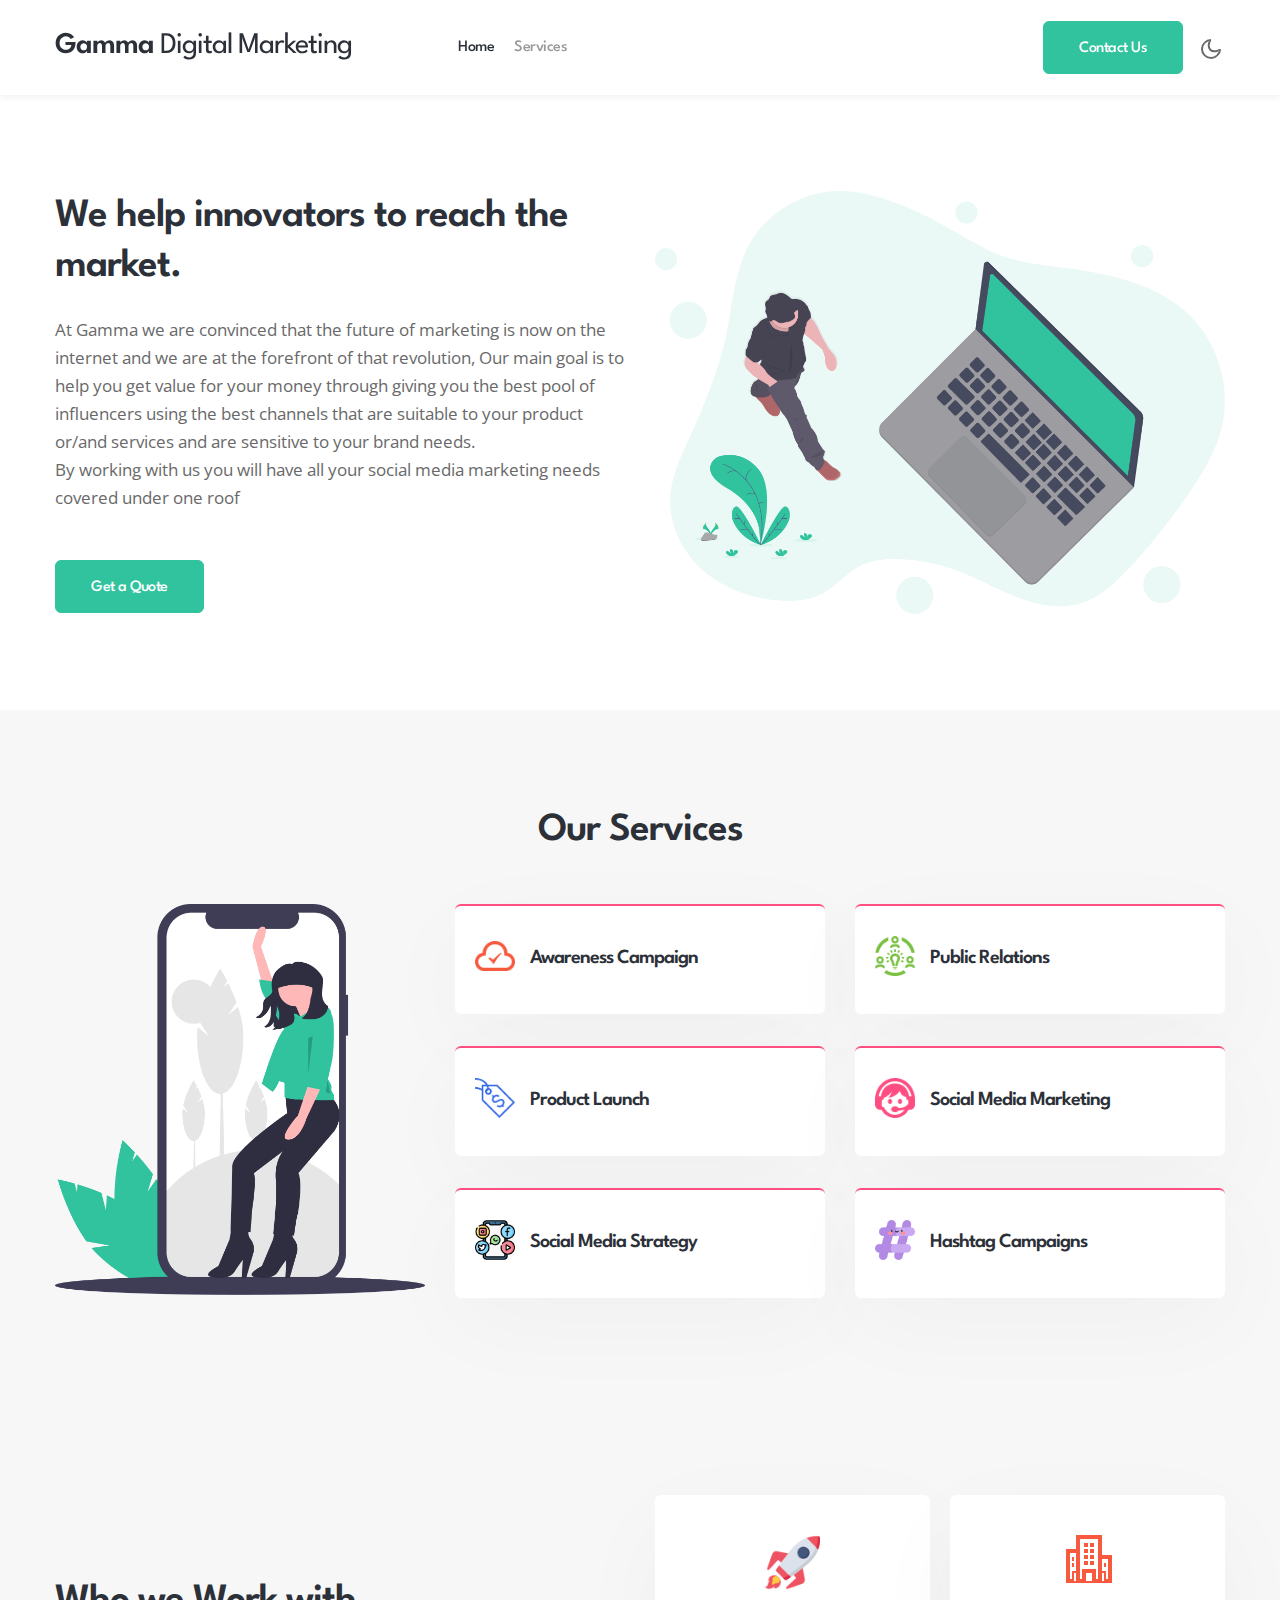
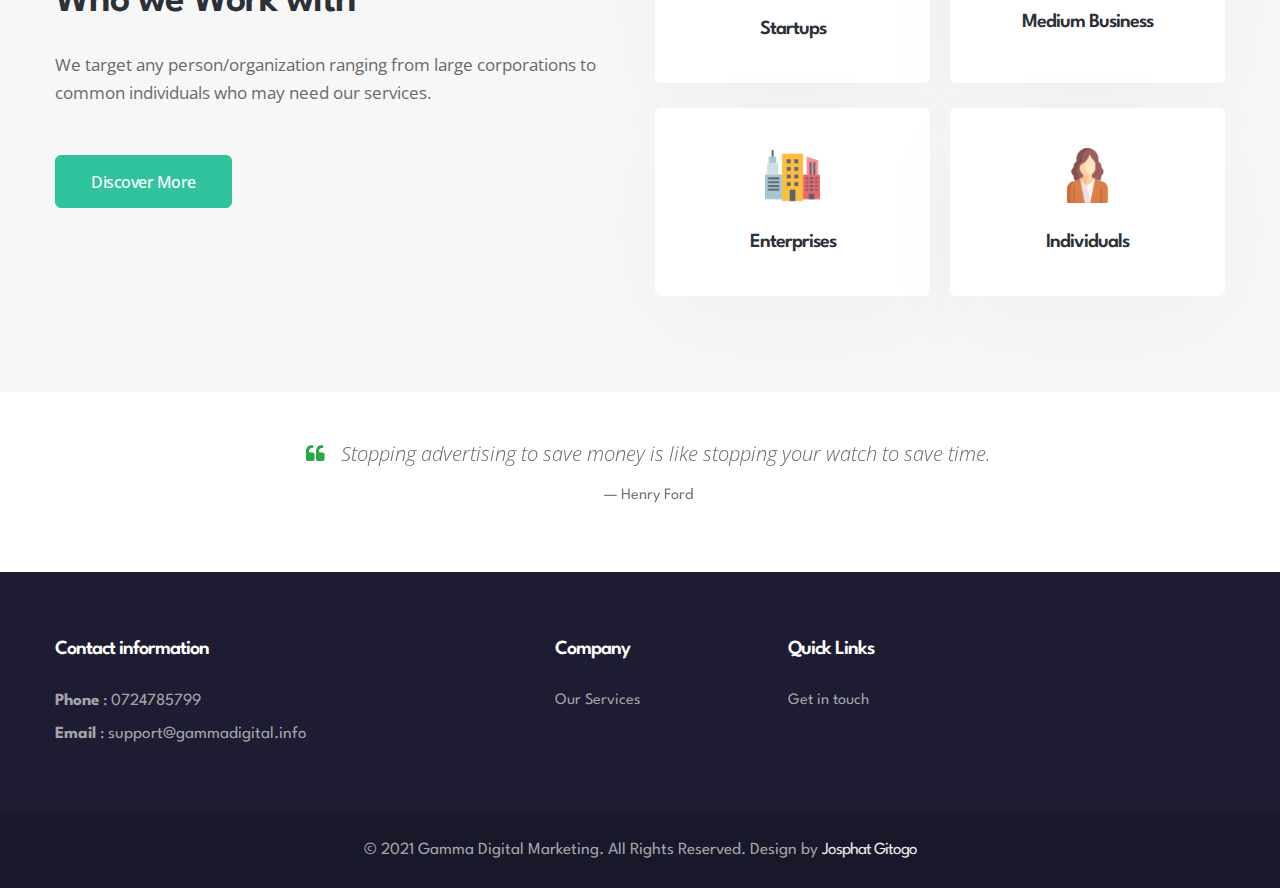
==== commit fd8fba00: "Contact Update" ====
--- a/index.html
+++ b/index.html
@@ -10,7 +10,7 @@
     <meta charset="utf-8">
     <meta name="viewport" content="width=device-width, initial-scale=1, shrink-to-fit=no">
 
-    <title>Corpolink a Corporate Category Bootstrap Responsive Website Template - Home : W3Layouts</title>
+    <title>Gamma Digital Marketing Agency</title>
 
 
     <link href="//fonts.googleapis.com/css?family=Spartan:400,500,600,700,900&display=swap" rel="stylesheet">
@@ -30,9 +30,9 @@
                         </a>
                     </h1>
                     <button class="navbar-toggler collapsed" type="button" data-toggle="collapse" data-target="#navbarNav" aria-controls="navbarNav" aria-expanded="false" aria-label="Toggle navigation">
-            <span class="fa icon-expand fa-bars"></span>
-            <span class="fa icon-close fa-times"></span>
-          </button>
+                        <span class="fa icon-expand fa-bars"></span>
+                        <span class="fa icon-close fa-times"></span>
+                    </button>
 
                     <div class="collapse navbar-collapse" id="navbarNav">
                         <ul class="navbar-nav ml-5">
@@ -53,12 +53,12 @@
                         <nav class="navigation">
                             <div class="theme-switch-wrapper">
                                 <label class="theme-switch" for="checkbox">
-                  <input type="checkbox" id="checkbox">
-                  <div class="mode-container">
-                    <i class="gg-sun"></i>
-                    <i class="gg-moon"></i>
-                  </div>
-                </label>
+                                    <input type="checkbox" id="checkbox">
+                                    <div class="mode-container">
+                                        <i class="gg-sun"></i>
+                                        <i class="gg-moon"></i>
+                                    </div>
+                                </label>
                             </div>
                         </nav>
                     </div>
@@ -73,9 +73,11 @@
             <div class="row align-items-center">
                 <div class="col-lg-6 col-sm-12 mt-lg-0 mt-4">
                     <h3 class="mb-2 title-big mb-4">We help innovators to reach the market.</h3>
-                    <p>Our platform is tailored for businesses and innovators with a product that needs public awareness, social media srategy and more.</p>
+                    <p>At Gamma we are convinced that the future of marketing is now on the internet and we are at the forefront of that revolution, Our main goal is to help you get value for your money through giving you the best pool of influencers using
+                        the best channels that are suitable to your product or/and services and are sensitive to your brand needs.</p>
+                    <p>By working with us you will have all your social media marketing needs covered under one roof</p>
                     <div class="mt-sm-5 mt-4">
-                        <a class="btn btn-primary btn-style" href="contact.html"> Get a Quote </a>
+                        <a class="btn btn-primary btn-style" href="mailto:support@gammadigital.info"> Get a Quote </a>
                     </div>
                 </div>
                 <div class="col-lg-6 col-md-8 col-sm-10 mt-lg-0 mt-5">
@@ -106,7 +108,6 @@
                                         </div>
                                         <div class="icon-info">
                                             <h5 class="pt-2">Awareness Campaign </h5>
-                                            <!-- <p> Lorem ipsum dolor sit amet, dolor elit, sed eiusmod tempor init sit.</p> -->
 
                                         </div>
                                     </div>
@@ -215,6 +216,21 @@
         </div>
     </section>
     <!-- //services page block 2 -->
+
+    <section class="pb-5">
+        <div class="container">
+            <div class="row">
+                <div class="carousel-item active text-center mt-5">
+                    <div class="media-body ml-3">
+                        <blockquote class="blockquote border-0 p-0">
+                            <p class="font-italic lead"> <i class="fa fa-quote-left mr-3 text-success"></i>Stopping advertising to save money is like stopping your watch to save time.</p>
+                            <footer class="blockquote-footer text-center mt-3">Henry Ford</footer>
+                        </blockquote>
+                    </div>
+                </div>
+            </div>
+        </div>
+    </section>
 
 
     <!-- footer-28 block -->
@@ -230,7 +246,7 @@
                                     <p><strong>Phone</strong> : <a href="tel:+254724785799">0724785799</a></p>
                                 </li>
                                 <li>
-                                    <p><strong>Email</strong> : <a href="mailto:gammadma@gmail.com">gammaDMA@gmail.com</a></p>
+                                    <p><strong>Email</strong> : <a href="mailto:support@gammadigital.info">support@gammadigital.info</a></p>
                                 </li>
                             </ul>
                         </div>
@@ -262,8 +278,8 @@
             </div>
             <!-- move top -->
             <button onclick="topFunction()" id="movetop" title="Go to top">
-        <span class="fa fa-angle-up"></span>
-      </button>
+                <span class="fa fa-angle-up"></span>
+            </button>
             <script>
                 // When the user scrolls down 20px from the top of the document, show the button
                 window.onscroll = function() {
--- a/assets/css/style-starter.css
+++ b/assets/css/style-starter.css
@@ -13951,9 +13951,7 @@
         padding: 6px 10px;
     }
     .mobile-position {
-        position: absolute;
-        right: 60px;
-        top: 8px;
+        display: none;
     }
     .w3l-header-4 .dropdown-menu {
         transform: translateX(0px);
@@ -13973,7 +13971,7 @@
 
 @media (max-width: 767px) {
     .w3l-header-4 h1 a.navbar-brand {
-        font-size: 30px;
+        font-size: 20px;
         line-height: 40px;
     }
 }
@@ -13986,7 +13984,7 @@
 
 @media (max-width: 480px) {
     .w3l-header-4 .navbar .navbar-brand {
-        font-size: 28px;
+        font-size: 20px;
     }
 }
 
@@ -15505,9 +15503,40 @@
     background: var(--bg-color);
     border-radius: var(--border-radius);
     box-shadow: 0 25px 98px 0 rgba(19, 19, 19, 0.03);
-    width: 110%;
-    margin-left: 50%;
-    max-width: 380px;
+}
+
+@media screen and (min-width: 1024px) {
+    .contact-info {
+        width: 370px;
+    }
+}
+
+@media screen and (min-width: 1023px) {
+    .contact-info {
+        width: 370px;
+        margin-left: 13%;
+    }
+}
+
+@media screen and (min-width: 1400px) {
+    .contact-info {
+        width: 370px;
+        margin-left: 30%;
+    }
+}
+
+@media screen and (min-width: 1600px) {
+    .contact-info {
+        width: 370px;
+        margin-left: 30%;
+    }
+}
+
+@media screen and (min-width: 1900px) {
+    .contact-info {
+        width: 370px;
+        margin-left: 30%;
+    }
 }
 
 .contact a {
@@ -15705,7 +15734,4 @@
     iframe {
         height: 300px;
     }
-}
-
-
-/*# sourceMappingURL=style-starter.css.map */+}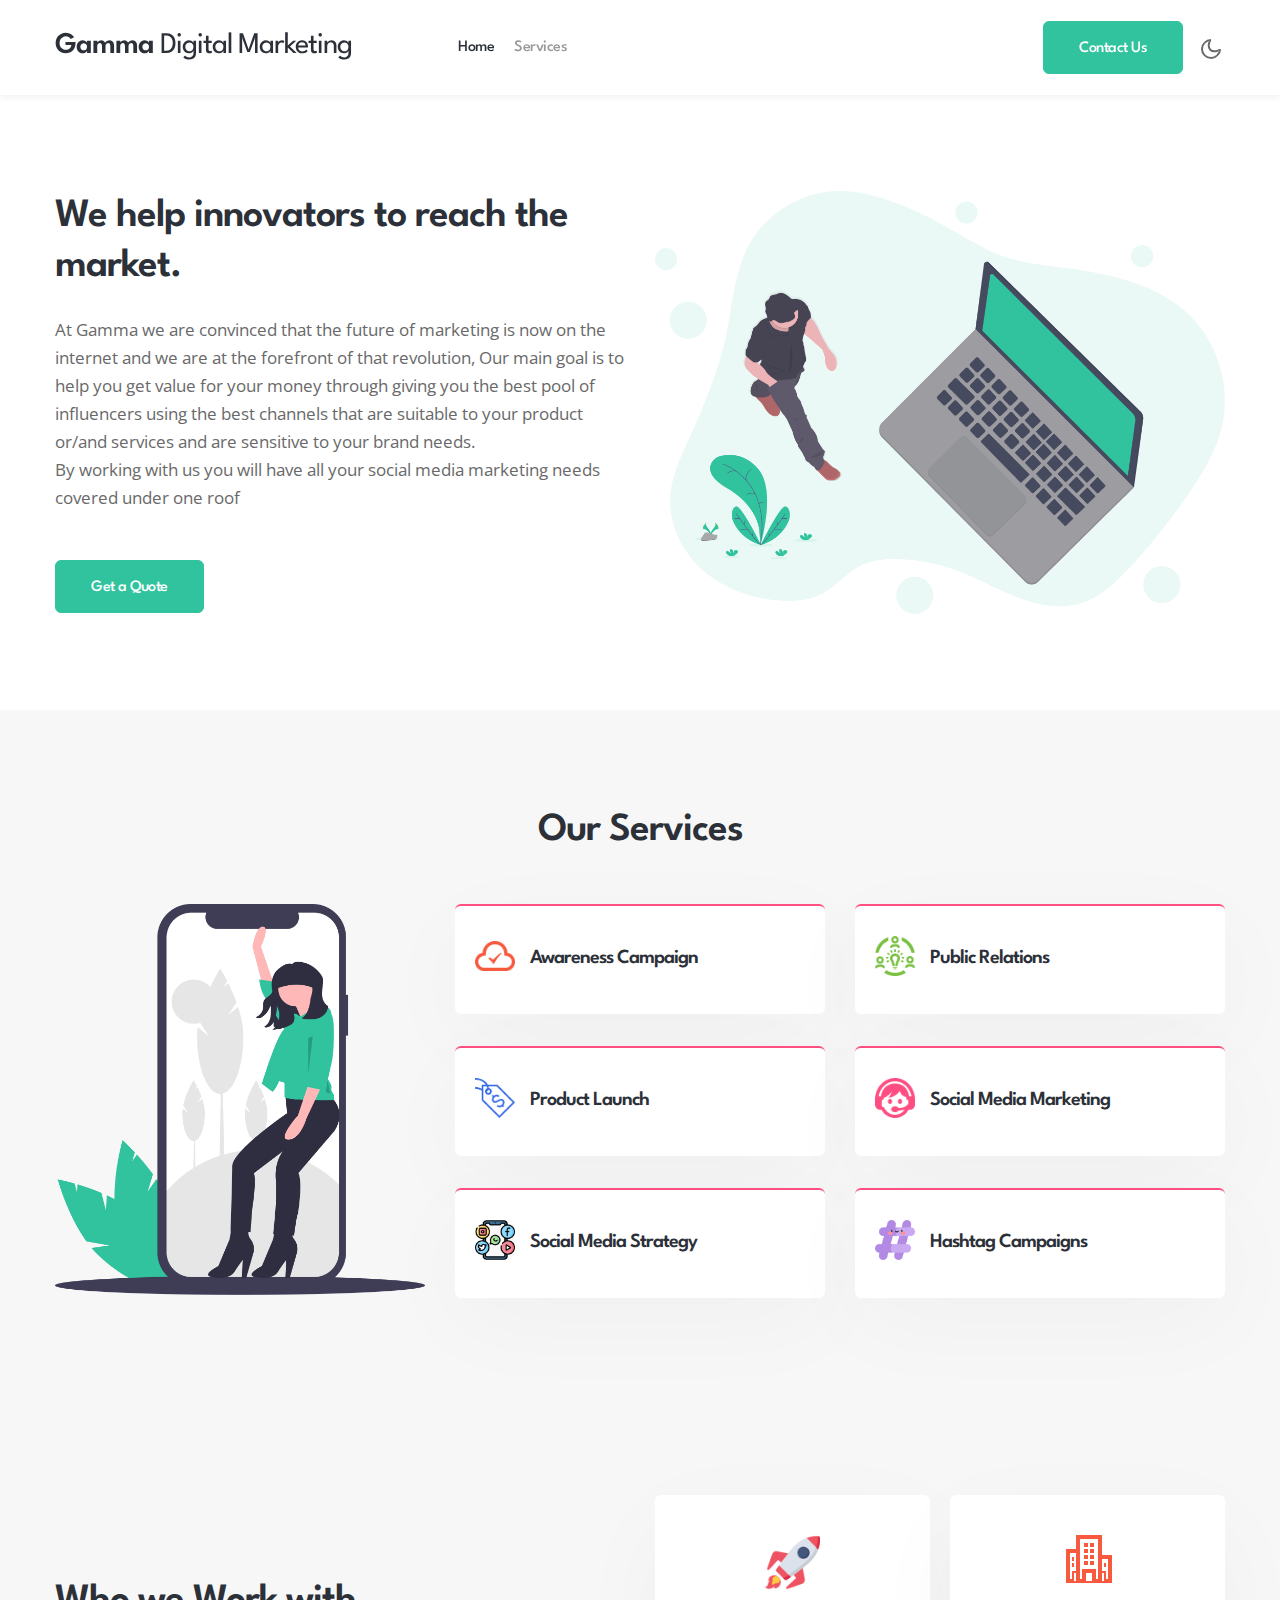
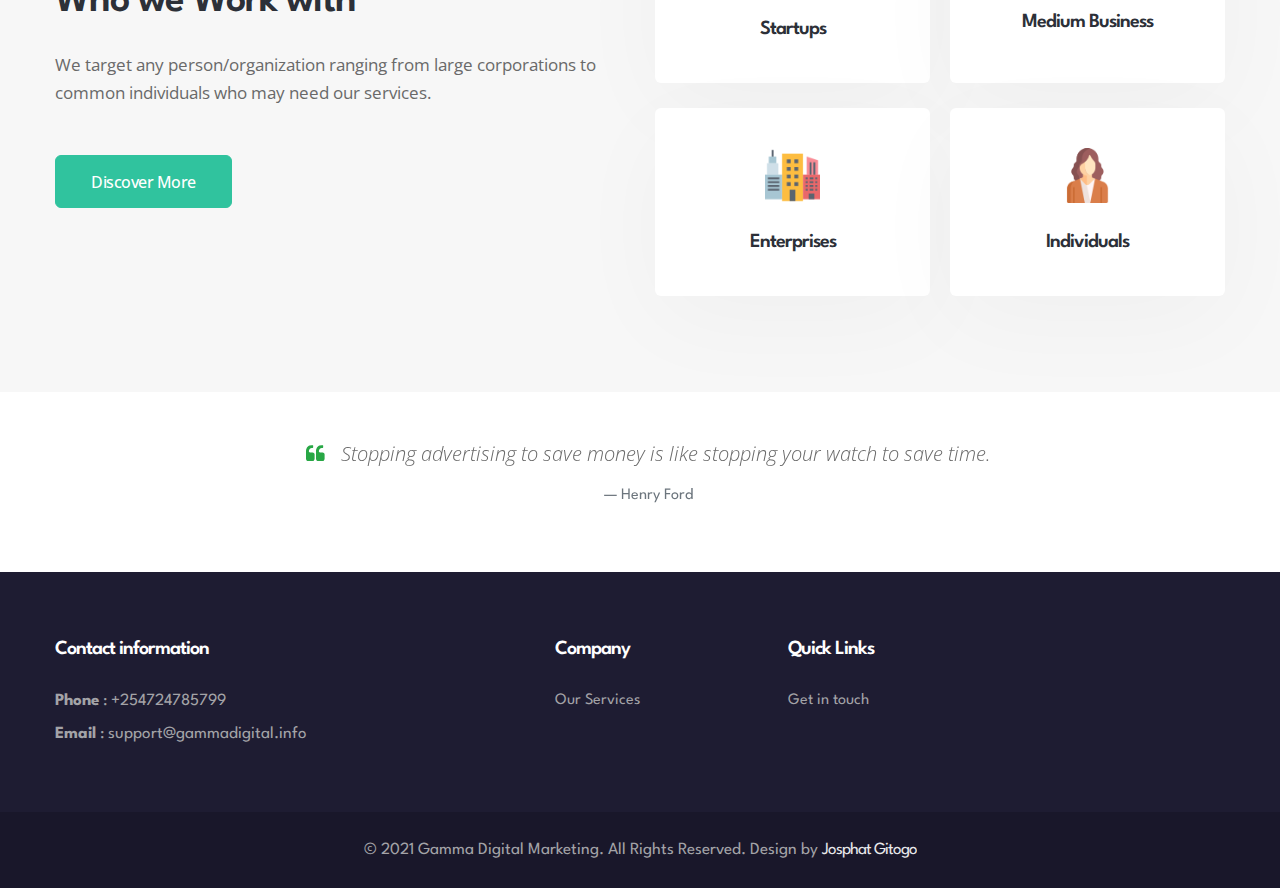
==== commit 3c0bc0ab: "Updated Phone" ====
--- a/index.html
+++ b/index.html
@@ -39,9 +39,11 @@
                             <li class="nav-item active">
                                 <a class="nav-link" href="index.html">Home </a>
                             </li>
+
                             <li class="nav-item @@services__active">
                                 <a class="nav-link" href="#features">Services</a>
                             </li>
+
                         </ul>
                         <ul class="navbar-nav search-right mt-lg-0 mt-2">
                             <li class="nav-item"><a href="contact.html" class="btn btn-primary d-none d-lg-block btn-style mr-2">Contact Us</a></li>
@@ -243,7 +245,7 @@
                             <h6 class="footer-title-28">Contact information</h6>
                             <ul>
                                 <li>
-                                    <p><strong>Phone</strong> : <a href="tel:+254724785799">0724785799</a></p>
+                                    <p><strong>Phone</strong> : <a href="tel:+254724785799">+254724785799</a></p>
                                 </li>
                                 <li>
                                     <p><strong>Email</strong> : <a href="mailto:support@gammadigital.info">support@gammadigital.info</a></p>
--- a/assets/css/style-starter.css
+++ b/assets/css/style-starter.css
@@ -1,3280 +1,2271 @@
 @charset "UTF-8";
-
 /*--
 Author: W3layouts
 Author URL: http://w3layouts.com
 --*/
-
-
 /*!
  * Bootstrap v4.4.1 (https://getbootstrap.com/)
  * Copyright 2011-2019 The Bootstrap Authors
  * Copyright 2011-2019 Twitter, Inc.
  * Licensed under MIT (https://github.com/twbs/bootstrap/blob/master/LICENSE)
  */
-
 :root {
-    --blue: #007bff;
-    --indigo: #6610f2;
-    --purple: #6f42c1;
-    --pink: #e83e8c;
-    --red: #dc3545;
-    --orange: #fd7e14;
-    --yellow: #ffc107;
-    --green: #28a745;
-    --teal: #20c997;
-    --cyan: #17a2b8;
-    --white: #fff;
-    --gray: #6c757d;
-    --gray-dark: #343a40;
-    --primary: #30c39e;
-    --secondary: #6c757d;
-    --success: #28a745;
-    --info: #17a2b8;
-    --warning: #ffc107;
-    --danger: #dc3545;
-    --light: #f8f9fa;
-    --dark: #343a40;
-    --breakpoint-xs: 0;
-    --breakpoint-sm: 576px;
-    --breakpoint-md: 768px;
-    --breakpoint-lg: 992px;
-    --breakpoint-xl: 1200px;
-    --font-family-sans-serif: -apple-system, BlinkMacSystemFont, "Segoe UI", Roboto, "Helvetica Neue", Arial, "Noto Sans", sans-serif, "Apple Color Emoji", "Segoe UI Emoji", "Segoe UI Symbol", "Noto Color Emoji";
-    --font-family-monospace: SFMono-Regular, Menlo, Monaco, Consolas, "Liberation Mono", "Courier New", monospace;
-}
+  --blue: #007bff;
+  --indigo: #6610f2;
+  --purple: #6f42c1;
+  --pink: #e83e8c;
+  --red: #dc3545;
+  --orange: #fd7e14;
+  --yellow: #ffc107;
+  --green: #28a745;
+  --teal: #20c997;
+  --cyan: #17a2b8;
+  --white: #fff;
+  --gray: #6c757d;
+  --gray-dark: #343a40;
+  --primary: #30c39e;
+  --secondary: #6c757d;
+  --success: #28a745;
+  --info: #17a2b8;
+  --warning: #ffc107;
+  --danger: #dc3545;
+  --light: #f8f9fa;
+  --dark: #343a40;
+  --breakpoint-xs: 0;
+  --breakpoint-sm: 576px;
+  --breakpoint-md: 768px;
+  --breakpoint-lg: 992px;
+  --breakpoint-xl: 1200px;
+  --font-family-sans-serif: -apple-system, BlinkMacSystemFont, "Segoe UI", Roboto, "Helvetica Neue", Arial, "Noto Sans", sans-serif, "Apple Color Emoji", "Segoe UI Emoji", "Segoe UI Symbol", "Noto Color Emoji";
+  --font-family-monospace: SFMono-Regular, Menlo, Monaco, Consolas, "Liberation Mono", "Courier New", monospace; }
 
 *,
 *::before,
 *::after {
-    box-sizing: border-box;
-}
+  box-sizing: border-box; }
 
 html {
-    font-family: sans-serif;
-    line-height: 1.15;
-    -webkit-text-size-adjust: 100%;
-    -webkit-tap-highlight-color: rgba(0, 0, 0, 0);
-}
-
-article,
-aside,
-figcaption,
-figure,
-footer,
-header,
-hgroup,
-main,
-nav,
-section {
-    display: block;
-}
+  font-family: sans-serif;
+  line-height: 1.15;
+  -webkit-text-size-adjust: 100%;
+  -webkit-tap-highlight-color: rgba(0, 0, 0, 0); }
+
+article, aside, figcaption, figure, footer, header, hgroup, main, nav, section {
+  display: block; }
 
 body {
-    margin: 0;
-    font-family: -apple-system, BlinkMacSystemFont, "Segoe UI", Roboto, "Helvetica Neue", Arial, "Noto Sans", sans-serif, "Apple Color Emoji", "Segoe UI Emoji", "Segoe UI Symbol", "Noto Color Emoji";
-    font-size: 1rem;
-    font-weight: 400;
-    line-height: 1.5;
-    color: #212529;
-    text-align: left;
-    background-color: #fff;
-}
+  margin: 0;
+  font-family: -apple-system, BlinkMacSystemFont, "Segoe UI", Roboto, "Helvetica Neue", Arial, "Noto Sans", sans-serif, "Apple Color Emoji", "Segoe UI Emoji", "Segoe UI Symbol", "Noto Color Emoji";
+  font-size: 1rem;
+  font-weight: 400;
+  line-height: 1.5;
+  color: #212529;
+  text-align: left;
+  background-color: #fff; }
 
 [tabindex="-1"]:focus:not(:focus-visible) {
-    outline: 0 !important;
-}
+  outline: 0 !important; }
 
 hr {
-    box-sizing: content-box;
-    height: 0;
-    overflow: visible;
-}
-
-h1,
-h2,
-h3,
-h4,
-h5,
-h6 {
-    margin-top: 0;
-    margin-bottom: 0.5rem;
-}
+  box-sizing: content-box;
+  height: 0;
+  overflow: visible; }
+
+h1, h2, h3, h4, h5, h6 {
+  margin-top: 0;
+  margin-bottom: 0.5rem; }
 
 p {
-    margin-top: 0;
-    margin-bottom: 1rem;
-}
+  margin-top: 0;
+  margin-bottom: 1rem; }
 
 abbr[title],
 abbr[data-original-title] {
-    text-decoration: underline;
-    -webkit-text-decoration: underline dotted;
-    text-decoration: underline dotted;
-    cursor: help;
-    border-bottom: 0;
-    -webkit-text-decoration-skip-ink: none;
-    text-decoration-skip-ink: none;
-}
+  text-decoration: underline;
+  -webkit-text-decoration: underline dotted;
+          text-decoration: underline dotted;
+  cursor: help;
+  border-bottom: 0;
+  -webkit-text-decoration-skip-ink: none;
+          text-decoration-skip-ink: none; }
 
 address {
-    margin-bottom: 1rem;
-    font-style: normal;
-    line-height: inherit;
-}
+  margin-bottom: 1rem;
+  font-style: normal;
+  line-height: inherit; }
 
 ol,
 ul,
 dl {
-    margin-top: 0;
-    margin-bottom: 1rem;
-}
+  margin-top: 0;
+  margin-bottom: 1rem; }
 
 ol ol,
 ul ul,
 ol ul,
 ul ol {
-    margin-bottom: 0;
-}
+  margin-bottom: 0; }
 
 dt {
-    font-weight: 700;
-}
+  font-weight: 700; }
 
 dd {
-    margin-bottom: .5rem;
-    margin-left: 0;
-}
+  margin-bottom: .5rem;
+  margin-left: 0; }
 
 blockquote {
-    margin: 0 0 1rem;
-}
+  margin: 0 0 1rem; }
 
 b,
 strong {
-    font-weight: bolder;
-}
+  font-weight: bolder; }
 
 small {
-    font-size: 80%;
-}
+  font-size: 80%; }
 
 sub,
 sup {
-    position: relative;
-    font-size: 75%;
-    line-height: 0;
-    vertical-align: baseline;
-}
+  position: relative;
+  font-size: 75%;
+  line-height: 0;
+  vertical-align: baseline; }
 
 sub {
-    bottom: -.25em;
-}
+  bottom: -.25em; }
 
 sup {
-    top: -.5em;
-}
+  top: -.5em; }
 
 a {
-    color: #30c39e;
-    text-decoration: none;
-    background-color: transparent;
-}
-
-a:hover {
+  color: #30c39e;
+  text-decoration: none;
+  background-color: transparent; }
+  a:hover {
     color: #21866c;
-    text-decoration: underline;
-}
+    text-decoration: underline; }
 
 a:not([href]) {
+  color: inherit;
+  text-decoration: none; }
+  a:not([href]):hover {
     color: inherit;
-    text-decoration: none;
-}
-
-a:not([href]):hover {
-    color: inherit;
-    text-decoration: none;
-}
+    text-decoration: none; }
 
 pre,
 code,
 kbd,
 samp {
-    font-family: SFMono-Regular, Menlo, Monaco, Consolas, "Liberation Mono", "Courier New", monospace;
-    font-size: 1em;
-}
+  font-family: SFMono-Regular, Menlo, Monaco, Consolas, "Liberation Mono", "Courier New", monospace;
+  font-size: 1em; }
 
 pre {
-    margin-top: 0;
-    margin-bottom: 1rem;
-    overflow: auto;
-}
+  margin-top: 0;
+  margin-bottom: 1rem;
+  overflow: auto; }
 
 figure {
-    margin: 0 0 1rem;
-}
+  margin: 0 0 1rem; }
 
 img {
-    vertical-align: middle;
-    border-style: none;
-}
+  vertical-align: middle;
+  border-style: none; }
 
 svg {
-    overflow: hidden;
-    vertical-align: middle;
-}
+  overflow: hidden;
+  vertical-align: middle; }
 
 table {
-    border-collapse: collapse;
-}
+  border-collapse: collapse; }
 
 caption {
-    padding-top: 0.75rem;
-    padding-bottom: 0.75rem;
-    color: #6c757d;
-    text-align: left;
-    caption-side: bottom;
-}
+  padding-top: 0.75rem;
+  padding-bottom: 0.75rem;
+  color: #6c757d;
+  text-align: left;
+  caption-side: bottom; }
 
 th {
-    text-align: inherit;
-}
+  text-align: inherit; }
 
 label {
-    display: inline-block;
-    margin-bottom: 0.5rem;
-}
+  display: inline-block;
+  margin-bottom: 0.5rem; }
 
 button {
-    border-radius: 0;
-}
+  border-radius: 0; }
 
 button:focus {
-    outline: 1px dotted;
-    outline: 5px auto -webkit-focus-ring-color;
-}
+  outline: 1px dotted;
+  outline: 5px auto -webkit-focus-ring-color; }
 
 input,
 button,
 select,
 optgroup,
 textarea {
-    margin: 0;
-    font-family: inherit;
-    font-size: inherit;
-    line-height: inherit;
-}
+  margin: 0;
+  font-family: inherit;
+  font-size: inherit;
+  line-height: inherit; }
 
 button,
 input {
-    overflow: visible;
-}
+  overflow: visible; }
 
 button,
 select {
-    text-transform: none;
-}
+  text-transform: none; }
 
 select {
-    word-wrap: normal;
-}
+  word-wrap: normal; }
 
 button,
 [type="button"],
 [type="reset"],
 [type="submit"] {
-    -webkit-appearance: button;
-}
+  -webkit-appearance: button; }
 
 button:not(:disabled),
 [type="button"]:not(:disabled),
 [type="reset"]:not(:disabled),
 [type="submit"]:not(:disabled) {
-    cursor: pointer;
-}
+  cursor: pointer; }
 
 button::-moz-focus-inner,
 [type="button"]::-moz-focus-inner,
 [type="reset"]::-moz-focus-inner,
 [type="submit"]::-moz-focus-inner {
-    padding: 0;
-    border-style: none;
-}
+  padding: 0;
+  border-style: none; }
 
 input[type="radio"],
 input[type="checkbox"] {
-    box-sizing: border-box;
-    padding: 0;
-}
+  box-sizing: border-box;
+  padding: 0; }
 
 input[type="date"],
 input[type="time"],
 input[type="datetime-local"],
 input[type="month"] {
-    -webkit-appearance: listbox;
-}
+  -webkit-appearance: listbox; }
 
 textarea {
-    overflow: auto;
-    resize: vertical;
-}
+  overflow: auto;
+  resize: vertical; }
 
 fieldset {
-    min-width: 0;
-    padding: 0;
-    margin: 0;
-    border: 0;
-}
+  min-width: 0;
+  padding: 0;
+  margin: 0;
+  border: 0; }
 
 legend {
-    display: block;
-    width: 100%;
-    max-width: 100%;
-    padding: 0;
-    margin-bottom: .5rem;
-    font-size: 1.5rem;
-    line-height: inherit;
-    color: inherit;
-    white-space: normal;
-}
-
-@media (max-width: 1200px) {
+  display: block;
+  width: 100%;
+  max-width: 100%;
+  padding: 0;
+  margin-bottom: .5rem;
+  font-size: 1.5rem;
+  line-height: inherit;
+  color: inherit;
+  white-space: normal; }
+  @media (max-width: 1200px) {
     legend {
-        font-size: calc(1.275rem + 0.3vw);
-    }
-}
+      font-size: calc(1.275rem + 0.3vw) ; } }
 
 progress {
-    vertical-align: baseline;
-}
+  vertical-align: baseline; }
 
 [type="number"]::-webkit-inner-spin-button,
 [type="number"]::-webkit-outer-spin-button {
-    height: auto;
-}
+  height: auto; }
 
 [type="search"] {
-    outline-offset: -2px;
-    -webkit-appearance: none;
-}
+  outline-offset: -2px;
+  -webkit-appearance: none; }
 
 [type="search"]::-webkit-search-decoration {
-    -webkit-appearance: none;
-}
+  -webkit-appearance: none; }
 
 ::-webkit-file-upload-button {
-    font: inherit;
-    -webkit-appearance: button;
-}
+  font: inherit;
+  -webkit-appearance: button; }
 
 output {
-    display: inline-block;
-}
+  display: inline-block; }
 
 summary {
-    display: list-item;
-    cursor: pointer;
-}
+  display: list-item;
+  cursor: pointer; }
 
 template {
-    display: none;
-}
+  display: none; }
 
 [hidden] {
-    display: none !important;
-}
-
-h1,
-h2,
-h3,
-h4,
-h5,
-h6,
-.h1,
-.h2,
-.h3,
-.h4,
-.h5,
-.h6 {
-    margin-bottom: 0.5rem;
-    font-weight: 500;
-    line-height: 1.2;
-}
-
-h1,
-.h1 {
-    font-size: 2.5rem;
-}
-
-@media (max-width: 1200px) {
-    h1,
-    .h1 {
-        font-size: calc(1.375rem + 1.5vw);
-    }
-}
-
-h2,
-.h2 {
-    font-size: 2rem;
-}
-
-@media (max-width: 1200px) {
-    h2,
-    .h2 {
-        font-size: calc(1.325rem + 0.9vw);
-    }
-}
-
-h3,
-.h3 {
-    font-size: 1.75rem;
-}
-
-@media (max-width: 1200px) {
-    h3,
-    .h3 {
-        font-size: calc(1.3rem + 0.6vw);
-    }
-}
-
-h4,
-.h4 {
-    font-size: 1.5rem;
-}
-
-@media (max-width: 1200px) {
-    h4,
-    .h4 {
-        font-size: calc(1.275rem + 0.3vw);
-    }
-}
-
-h5,
-.h5 {
-    font-size: 1.25rem;
-}
-
-h6,
-.h6 {
-    font-size: 1rem;
-}
+  display: none !important; }
+
+h1, h2, h3, h4, h5, h6,
+.h1, .h2, .h3, .h4, .h5, .h6 {
+  margin-bottom: 0.5rem;
+  font-weight: 500;
+  line-height: 1.2; }
+
+h1, .h1 {
+  font-size: 2.5rem; }
+  @media (max-width: 1200px) {
+    h1, .h1 {
+      font-size: calc(1.375rem + 1.5vw) ; } }
+
+h2, .h2 {
+  font-size: 2rem; }
+  @media (max-width: 1200px) {
+    h2, .h2 {
+      font-size: calc(1.325rem + 0.9vw) ; } }
+
+h3, .h3 {
+  font-size: 1.75rem; }
+  @media (max-width: 1200px) {
+    h3, .h3 {
+      font-size: calc(1.3rem + 0.6vw) ; } }
+
+h4, .h4 {
+  font-size: 1.5rem; }
+  @media (max-width: 1200px) {
+    h4, .h4 {
+      font-size: calc(1.275rem + 0.3vw) ; } }
+
+h5, .h5 {
+  font-size: 1.25rem; }
+
+h6, .h6 {
+  font-size: 1rem; }
 
 .lead {
-    font-size: 1.25rem;
-    font-weight: 300;
-}
+  font-size: 1.25rem;
+  font-weight: 300; }
 
 .display-1 {
-    font-size: 6rem;
-    font-weight: 300;
-    line-height: 1.2;
-}
-
-@media (max-width: 1200px) {
+  font-size: 6rem;
+  font-weight: 300;
+  line-height: 1.2; }
+  @media (max-width: 1200px) {
     .display-1 {
-        font-size: calc(1.725rem + 5.7vw);
-    }
-}
+      font-size: calc(1.725rem + 5.7vw) ; } }
 
 .display-2 {
-    font-size: 5.5rem;
-    font-weight: 300;
-    line-height: 1.2;
-}
-
-@media (max-width: 1200px) {
+  font-size: 5.5rem;
+  font-weight: 300;
+  line-height: 1.2; }
+  @media (max-width: 1200px) {
     .display-2 {
-        font-size: calc(1.675rem + 5.1vw);
-    }
-}
+      font-size: calc(1.675rem + 5.1vw) ; } }
 
 .display-3 {
-    font-size: 4.5rem;
-    font-weight: 300;
-    line-height: 1.2;
-}
-
-@media (max-width: 1200px) {
+  font-size: 4.5rem;
+  font-weight: 300;
+  line-height: 1.2; }
+  @media (max-width: 1200px) {
     .display-3 {
-        font-size: calc(1.575rem + 3.9vw);
-    }
-}
+      font-size: calc(1.575rem + 3.9vw) ; } }
 
 .display-4 {
-    font-size: 3.5rem;
-    font-weight: 300;
-    line-height: 1.2;
-}
-
-@media (max-width: 1200px) {
+  font-size: 3.5rem;
+  font-weight: 300;
+  line-height: 1.2; }
+  @media (max-width: 1200px) {
     .display-4 {
-        font-size: calc(1.475rem + 2.7vw);
-    }
-}
+      font-size: calc(1.475rem + 2.7vw) ; } }
 
 hr {
-    margin-top: 1rem;
-    margin-bottom: 1rem;
-    border: 0;
-    border-top: 1px solid rgba(0, 0, 0, 0.1);
-}
+  margin-top: 1rem;
+  margin-bottom: 1rem;
+  border: 0;
+  border-top: 1px solid rgba(0, 0, 0, 0.1); }
 
 small,
 .small {
-    font-size: 80%;
-    font-weight: 400;
-}
+  font-size: 80%;
+  font-weight: 400; }
 
 mark,
 .mark {
-    padding: 0.2em;
-    background-color: #fcf8e3;
-}
+  padding: 0.2em;
+  background-color: #fcf8e3; }
 
 .list-unstyled {
-    padding-left: 0;
-    list-style: none;
-}
+  padding-left: 0;
+  list-style: none; }
 
 .list-inline {
-    padding-left: 0;
-    list-style: none;
-}
+  padding-left: 0;
+  list-style: none; }
 
 .list-inline-item {
-    display: inline-block;
-}
-
-.list-inline-item:not(:last-child) {
-    margin-right: 0.5rem;
-}
+  display: inline-block; }
+  .list-inline-item:not(:last-child) {
+    margin-right: 0.5rem; }
 
 .initialism {
-    font-size: 90%;
-    text-transform: uppercase;
-}
+  font-size: 90%;
+  text-transform: uppercase; }
 
 .blockquote {
-    margin-bottom: 1rem;
-    font-size: 1.25rem;
-}
+  margin-bottom: 1rem;
+  font-size: 1.25rem; }
 
 .blockquote-footer {
-    display: block;
-    font-size: 80%;
-    color: #6c757d;
-}
-
-.blockquote-footer::before {
-    content: "\2014\00A0";
-}
+  display: block;
+  font-size: 80%;
+  color: #6c757d; }
+  .blockquote-footer::before {
+    content: "\2014\00A0"; }
 
 .img-fluid {
-    max-width: 100%;
-    height: auto;
-}
+  max-width: 100%;
+  height: auto; }
 
 .img-thumbnail {
-    padding: 0.25rem;
-    background-color: #fff;
-    border: 1px solid #dee2e6;
-    border-radius: 0.25rem;
-    max-width: 100%;
-    height: auto;
-}
+  padding: 0.25rem;
+  background-color: #fff;
+  border: 1px solid #dee2e6;
+  border-radius: 0.25rem;
+  max-width: 100%;
+  height: auto; }
 
 .figure {
-    display: inline-block;
-}
+  display: inline-block; }
 
 .figure-img {
-    margin-bottom: 0.5rem;
-    line-height: 1;
-}
+  margin-bottom: 0.5rem;
+  line-height: 1; }
 
 .figure-caption {
-    font-size: 90%;
-    color: #6c757d;
-}
+  font-size: 90%;
+  color: #6c757d; }
 
 code {
-    font-size: 87.5%;
-    color: #e83e8c;
-    word-wrap: break-word;
-}
-
-a>code {
-    color: inherit;
-}
+  font-size: 87.5%;
+  color: #e83e8c;
+  word-wrap: break-word; }
+  a > code {
+    color: inherit; }
 
 kbd {
-    padding: 0.2rem 0.4rem;
-    font-size: 87.5%;
-    color: #fff;
-    background-color: #212529;
-    border-radius: 0.2rem;
-}
-
-kbd kbd {
+  padding: 0.2rem 0.4rem;
+  font-size: 87.5%;
+  color: #fff;
+  background-color: #212529;
+  border-radius: 0.2rem; }
+  kbd kbd {
     padding: 0;
     font-size: 100%;
-    font-weight: 700;
-}
+    font-weight: 700; }
 
 pre {
-    display: block;
-    font-size: 87.5%;
-    color: #212529;
-}
-
-pre code {
+  display: block;
+  font-size: 87.5%;
+  color: #212529; }
+  pre code {
     font-size: inherit;
     color: inherit;
-    word-break: normal;
-}
+    word-break: normal; }
 
 .pre-scrollable {
-    max-height: 340px;
-    overflow-y: scroll;
-}
+  max-height: 340px;
+  overflow-y: scroll; }
 
 .container {
-    width: 100%;
-    padding-right: 15px;
-    padding-left: 15px;
-    margin-right: auto;
-    margin-left: auto;
-}
+  width: 100%;
+  padding-right: 15px;
+  padding-left: 15px;
+  margin-right: auto;
+  margin-left: auto; }
+  @media (min-width: 576px) {
+    .container {
+      max-width: 540px; } }
+  @media (min-width: 768px) {
+    .container {
+      max-width: 720px; } }
+  @media (min-width: 992px) {
+    .container {
+      max-width: 960px; } }
+  @media (min-width: 1200px) {
+    .container {
+      max-width: 1140px; } }
+
+.container-fluid, .container-sm, .container-md, .container-lg, .container-xl {
+  width: 100%;
+  padding-right: 15px;
+  padding-left: 15px;
+  margin-right: auto;
+  margin-left: auto; }
 
 @media (min-width: 576px) {
-    .container {
-        max-width: 540px;
-    }
-}
+  .container, .container-sm {
+    max-width: 540px; } }
 
 @media (min-width: 768px) {
-    .container {
-        max-width: 720px;
-    }
-}
+  .container, .container-sm, .container-md {
+    max-width: 720px; } }
 
 @media (min-width: 992px) {
-    .container {
-        max-width: 960px;
-    }
-}
+  .container, .container-sm, .container-md, .container-lg {
+    max-width: 960px; } }
 
 @media (min-width: 1200px) {
-    .container {
-        max-width: 1140px;
-    }
-}
-
-.container-fluid,
-.container-sm,
-.container-md,
-.container-lg,
-.container-xl {
-    width: 100%;
-    padding-right: 15px;
-    padding-left: 15px;
-    margin-right: auto;
-    margin-left: auto;
-}
+  .container, .container-sm, .container-md, .container-lg, .container-xl {
+    max-width: 1140px; } }
+
+.row {
+  display: flex;
+  flex-wrap: wrap;
+  margin-right: -15px;
+  margin-left: -15px; }
+
+.no-gutters {
+  margin-right: 0;
+  margin-left: 0; }
+  .no-gutters > .col,
+  .no-gutters > [class*="col-"] {
+    padding-right: 0;
+    padding-left: 0; }
+
+.col-1, .col-2, .col-3, .col-4, .col-5, .col-6, .col-7, .col-8, .col-9, .col-10, .col-11, .col-12, .col,
+.col-auto, .col-sm-1, .col-sm-2, .col-sm-3, .col-sm-4, .col-sm-5, .col-sm-6, .col-sm-7, .col-sm-8, .col-sm-9, .col-sm-10, .col-sm-11, .col-sm-12, .col-sm,
+.col-sm-auto, .col-md-1, .col-md-2, .col-md-3, .col-md-4, .col-md-5, .col-md-6, .col-md-7, .col-md-8, .col-md-9, .col-md-10, .col-md-11, .col-md-12, .col-md,
+.col-md-auto, .col-lg-1, .col-lg-2, .col-lg-3, .col-lg-4, .col-lg-5, .col-lg-6, .col-lg-7, .col-lg-8, .col-lg-9, .col-lg-10, .col-lg-11, .col-lg-12, .col-lg,
+.col-lg-auto, .col-xl-1, .col-xl-2, .col-xl-3, .col-xl-4, .col-xl-5, .col-xl-6, .col-xl-7, .col-xl-8, .col-xl-9, .col-xl-10, .col-xl-11, .col-xl-12, .col-xl,
+.col-xl-auto {
+  position: relative;
+  width: 100%;
+  padding-right: 15px;
+  padding-left: 15px; }
+
+.col {
+  flex-basis: 0;
+  flex-grow: 1;
+  max-width: 100%; }
+
+.row-cols-1 > * {
+  flex: 0 0 100%;
+  max-width: 100%; }
+
+.row-cols-2 > * {
+  flex: 0 0 50%;
+  max-width: 50%; }
+
+.row-cols-3 > * {
+  flex: 0 0 33.33333%;
+  max-width: 33.33333%; }
+
+.row-cols-4 > * {
+  flex: 0 0 25%;
+  max-width: 25%; }
+
+.row-cols-5 > * {
+  flex: 0 0 20%;
+  max-width: 20%; }
+
+.row-cols-6 > * {
+  flex: 0 0 16.66667%;
+  max-width: 16.66667%; }
+
+.col-auto {
+  flex: 0 0 auto;
+  width: auto;
+  max-width: 100%; }
+
+.col-1 {
+  flex: 0 0 8.33333%;
+  max-width: 8.33333%; }
+
+.col-2 {
+  flex: 0 0 16.66667%;
+  max-width: 16.66667%; }
+
+.col-3 {
+  flex: 0 0 25%;
+  max-width: 25%; }
+
+.col-4 {
+  flex: 0 0 33.33333%;
+  max-width: 33.33333%; }
+
+.col-5 {
+  flex: 0 0 41.66667%;
+  max-width: 41.66667%; }
+
+.col-6 {
+  flex: 0 0 50%;
+  max-width: 50%; }
+
+.col-7 {
+  flex: 0 0 58.33333%;
+  max-width: 58.33333%; }
+
+.col-8 {
+  flex: 0 0 66.66667%;
+  max-width: 66.66667%; }
+
+.col-9 {
+  flex: 0 0 75%;
+  max-width: 75%; }
+
+.col-10 {
+  flex: 0 0 83.33333%;
+  max-width: 83.33333%; }
+
+.col-11 {
+  flex: 0 0 91.66667%;
+  max-width: 91.66667%; }
+
+.col-12 {
+  flex: 0 0 100%;
+  max-width: 100%; }
+
+.order-first {
+  order: -1; }
+
+.order-last {
+  order: 13; }
+
+.order-0 {
+  order: 0; }
+
+.order-1 {
+  order: 1; }
+
+.order-2 {
+  order: 2; }
+
+.order-3 {
+  order: 3; }
+
+.order-4 {
+  order: 4; }
+
+.order-5 {
+  order: 5; }
+
+.order-6 {
+  order: 6; }
+
+.order-7 {
+  order: 7; }
+
+.order-8 {
+  order: 8; }
+
+.order-9 {
+  order: 9; }
+
+.order-10 {
+  order: 10; }
+
+.order-11 {
+  order: 11; }
+
+.order-12 {
+  order: 12; }
+
+.offset-1 {
+  margin-left: 8.33333%; }
+
+.offset-2 {
+  margin-left: 16.66667%; }
+
+.offset-3 {
+  margin-left: 25%; }
+
+.offset-4 {
+  margin-left: 33.33333%; }
+
+.offset-5 {
+  margin-left: 41.66667%; }
+
+.offset-6 {
+  margin-left: 50%; }
+
+.offset-7 {
+  margin-left: 58.33333%; }
+
+.offset-8 {
+  margin-left: 66.66667%; }
+
+.offset-9 {
+  margin-left: 75%; }
+
+.offset-10 {
+  margin-left: 83.33333%; }
+
+.offset-11 {
+  margin-left: 91.66667%; }
 
 @media (min-width: 576px) {
-    .container,
-    .container-sm {
-        max-width: 540px;
-    }
-}
-
-@media (min-width: 768px) {
-    .container,
-    .container-sm,
-    .container-md {
-        max-width: 720px;
-    }
-}
-
-@media (min-width: 992px) {
-    .container,
-    .container-sm,
-    .container-md,
-    .container-lg {
-        max-width: 960px;
-    }
-}
-
-@media (min-width: 1200px) {
-    .container,
-    .container-sm,
-    .container-md,
-    .container-lg,
-    .container-xl {
-        max-width: 1140px;
-    }
-}
-
-.row {
-    display: flex;
-    flex-wrap: wrap;
-    margin-right: -15px;
-    margin-left: -15px;
-}
-
-.no-gutters {
-    margin-right: 0;
-    margin-left: 0;
-}
-
-.no-gutters>.col,
-.no-gutters>[class*="col-"] {
-    padding-right: 0;
-    padding-left: 0;
-}
-
-.col-1,
-.col-2,
-.col-3,
-.col-4,
-.col-5,
-.col-6,
-.col-7,
-.col-8,
-.col-9,
-.col-10,
-.col-11,
-.col-12,
-.col,
-.col-auto,
-.col-sm-1,
-.col-sm-2,
-.col-sm-3,
-.col-sm-4,
-.col-sm-5,
-.col-sm-6,
-.col-sm-7,
-.col-sm-8,
-.col-sm-9,
-.col-sm-10,
-.col-sm-11,
-.col-sm-12,
-.col-sm,
-.col-sm-auto,
-.col-md-1,
-.col-md-2,
-.col-md-3,
-.col-md-4,
-.col-md-5,
-.col-md-6,
-.col-md-7,
-.col-md-8,
-.col-md-9,
-.col-md-10,
-.col-md-11,
-.col-md-12,
-.col-md,
-.col-md-auto,
-.col-lg-1,
-.col-lg-2,
-.col-lg-3,
-.col-lg-4,
-.col-lg-5,
-.col-lg-6,
-.col-lg-7,
-.col-lg-8,
-.col-lg-9,
-.col-lg-10,
-.col-lg-11,
-.col-lg-12,
-.col-lg,
-.col-lg-auto,
-.col-xl-1,
-.col-xl-2,
-.col-xl-3,
-.col-xl-4,
-.col-xl-5,
-.col-xl-6,
-.col-xl-7,
-.col-xl-8,
-.col-xl-9,
-.col-xl-10,
-.col-xl-11,
-.col-xl-12,
-.col-xl,
-.col-xl-auto {
-    position: relative;
-    width: 100%;
-    padding-right: 15px;
-    padding-left: 15px;
-}
-
-.col {
+  .col-sm {
     flex-basis: 0;
     flex-grow: 1;
-    max-width: 100%;
-}
-
-.row-cols-1>* {
+    max-width: 100%; }
+  .row-cols-sm-1 > * {
     flex: 0 0 100%;
-    max-width: 100%;
-}
-
-.row-cols-2>* {
+    max-width: 100%; }
+  .row-cols-sm-2 > * {
     flex: 0 0 50%;
-    max-width: 50%;
-}
-
-.row-cols-3>* {
+    max-width: 50%; }
+  .row-cols-sm-3 > * {
     flex: 0 0 33.33333%;
-    max-width: 33.33333%;
-}
-
-.row-cols-4>* {
+    max-width: 33.33333%; }
+  .row-cols-sm-4 > * {
     flex: 0 0 25%;
-    max-width: 25%;
-}
-
-.row-cols-5>* {
+    max-width: 25%; }
+  .row-cols-sm-5 > * {
     flex: 0 0 20%;
-    max-width: 20%;
-}
-
-.row-cols-6>* {
+    max-width: 20%; }
+  .row-cols-sm-6 > * {
     flex: 0 0 16.66667%;
-    max-width: 16.66667%;
-}
-
-.col-auto {
+    max-width: 16.66667%; }
+  .col-sm-auto {
     flex: 0 0 auto;
     width: auto;
-    max-width: 100%;
-}
-
-.col-1 {
+    max-width: 100%; }
+  .col-sm-1 {
     flex: 0 0 8.33333%;
-    max-width: 8.33333%;
-}
-
-.col-2 {
+    max-width: 8.33333%; }
+  .col-sm-2 {
     flex: 0 0 16.66667%;
-    max-width: 16.66667%;
-}
-
-.col-3 {
+    max-width: 16.66667%; }
+  .col-sm-3 {
     flex: 0 0 25%;
-    max-width: 25%;
-}
-
-.col-4 {
+    max-width: 25%; }
+  .col-sm-4 {
     flex: 0 0 33.33333%;
-    max-width: 33.33333%;
-}
-
-.col-5 {
+    max-width: 33.33333%; }
+  .col-sm-5 {
     flex: 0 0 41.66667%;
-    max-width: 41.66667%;
-}
-
-.col-6 {
+    max-width: 41.66667%; }
+  .col-sm-6 {
     flex: 0 0 50%;
-    max-width: 50%;
-}
-
-.col-7 {
+    max-width: 50%; }
+  .col-sm-7 {
     flex: 0 0 58.33333%;
-    max-width: 58.33333%;
-}
-
-.col-8 {
+    max-width: 58.33333%; }
+  .col-sm-8 {
     flex: 0 0 66.66667%;
-    max-width: 66.66667%;
-}
-
-.col-9 {
+    max-width: 66.66667%; }
+  .col-sm-9 {
     flex: 0 0 75%;
-    max-width: 75%;
-}
-
-.col-10 {
+    max-width: 75%; }
+  .col-sm-10 {
     flex: 0 0 83.33333%;
-    max-width: 83.33333%;
-}
-
-.col-11 {
+    max-width: 83.33333%; }
+  .col-sm-11 {
     flex: 0 0 91.66667%;
-    max-width: 91.66667%;
-}
-
-.col-12 {
+    max-width: 91.66667%; }
+  .col-sm-12 {
     flex: 0 0 100%;
-    max-width: 100%;
-}
-
-.order-first {
-    order: -1;
-}
-
-.order-last {
-    order: 13;
-}
-
-.order-0 {
-    order: 0;
-}
-
-.order-1 {
-    order: 1;
-}
-
-.order-2 {
-    order: 2;
-}
-
-.order-3 {
-    order: 3;
-}
-
-.order-4 {
-    order: 4;
-}
-
-.order-5 {
-    order: 5;
-}
-
-.order-6 {
-    order: 6;
-}
-
-.order-7 {
-    order: 7;
-}
-
-.order-8 {
-    order: 8;
-}
-
-.order-9 {
-    order: 9;
-}
-
-.order-10 {
-    order: 10;
-}
-
-.order-11 {
-    order: 11;
-}
-
-.order-12 {
-    order: 12;
-}
-
-.offset-1 {
-    margin-left: 8.33333%;
-}
-
-.offset-2 {
-    margin-left: 16.66667%;
-}
-
-.offset-3 {
-    margin-left: 25%;
-}
-
-.offset-4 {
-    margin-left: 33.33333%;
-}
-
-.offset-5 {
-    margin-left: 41.66667%;
-}
-
-.offset-6 {
-    margin-left: 50%;
-}
-
-.offset-7 {
-    margin-left: 58.33333%;
-}
-
-.offset-8 {
-    margin-left: 66.66667%;
-}
-
-.offset-9 {
-    margin-left: 75%;
-}
-
-.offset-10 {
-    margin-left: 83.33333%;
-}
-
-.offset-11 {
-    margin-left: 91.66667%;
-}
-
-@media (min-width: 576px) {
-    .col-sm {
-        flex-basis: 0;
-        flex-grow: 1;
-        max-width: 100%;
-    }
-    .row-cols-sm-1>* {
-        flex: 0 0 100%;
-        max-width: 100%;
-    }
-    .row-cols-sm-2>* {
-        flex: 0 0 50%;
-        max-width: 50%;
-    }
-    .row-cols-sm-3>* {
-        flex: 0 0 33.33333%;
-        max-width: 33.33333%;
-    }
-    .row-cols-sm-4>* {
-        flex: 0 0 25%;
-        max-width: 25%;
-    }
-    .row-cols-sm-5>* {
-        flex: 0 0 20%;
-        max-width: 20%;
-    }
-    .row-cols-sm-6>* {
-        flex: 0 0 16.66667%;
-        max-width: 16.66667%;
-    }
-    .col-sm-auto {
-        flex: 0 0 auto;
-        width: auto;
-        max-width: 100%;
-    }
-    .col-sm-1 {
-        flex: 0 0 8.33333%;
-        max-width: 8.33333%;
-    }
-    .col-sm-2 {
-        flex: 0 0 16.66667%;
-        max-width: 16.66667%;
-    }
-    .col-sm-3 {
-        flex: 0 0 25%;
-        max-width: 25%;
-    }
-    .col-sm-4 {
-        flex: 0 0 33.33333%;
-        max-width: 33.33333%;
-    }
-    .col-sm-5 {
-        flex: 0 0 41.66667%;
-        max-width: 41.66667%;
-    }
-    .col-sm-6 {
-        flex: 0 0 50%;
-        max-width: 50%;
-    }
-    .col-sm-7 {
-        flex: 0 0 58.33333%;
-        max-width: 58.33333%;
-    }
-    .col-sm-8 {
-        flex: 0 0 66.66667%;
-        max-width: 66.66667%;
-    }
-    .col-sm-9 {
-        flex: 0 0 75%;
-        max-width: 75%;
-    }
-    .col-sm-10 {
-        flex: 0 0 83.33333%;
-        max-width: 83.33333%;
-    }
-    .col-sm-11 {
-        flex: 0 0 91.66667%;
-        max-width: 91.66667%;
-    }
-    .col-sm-12 {
-        flex: 0 0 100%;
-        max-width: 100%;
-    }
-    .order-sm-first {
-        order: -1;
-    }
-    .order-sm-last {
-        order: 13;
-    }
-    .order-sm-0 {
-        order: 0;
-    }
-    .order-sm-1 {
-        order: 1;
-    }
-    .order-sm-2 {
-        order: 2;
-    }
-    .order-sm-3 {
-        order: 3;
-    }
-    .order-sm-4 {
-        order: 4;
-    }
-    .order-sm-5 {
-        order: 5;
-    }
-    .order-sm-6 {
-        order: 6;
-    }
-    .order-sm-7 {
-        order: 7;
-    }
-    .order-sm-8 {
-        order: 8;
-    }
-    .order-sm-9 {
-        order: 9;
-    }
-    .order-sm-10 {
-        order: 10;
-    }
-    .order-sm-11 {
-        order: 11;
-    }
-    .order-sm-12 {
-        order: 12;
-    }
-    .offset-sm-0 {
-        margin-left: 0;
-    }
-    .offset-sm-1 {
-        margin-left: 8.33333%;
-    }
-    .offset-sm-2 {
-        margin-left: 16.66667%;
-    }
-    .offset-sm-3 {
-        margin-left: 25%;
-    }
-    .offset-sm-4 {
-        margin-left: 33.33333%;
-    }
-    .offset-sm-5 {
-        margin-left: 41.66667%;
-    }
-    .offset-sm-6 {
-        margin-left: 50%;
-    }
-    .offset-sm-7 {
-        margin-left: 58.33333%;
-    }
-    .offset-sm-8 {
-        margin-left: 66.66667%;
-    }
-    .offset-sm-9 {
-        margin-left: 75%;
-    }
-    .offset-sm-10 {
-        margin-left: 83.33333%;
-    }
-    .offset-sm-11 {
-        margin-left: 91.66667%;
-    }
-}
+    max-width: 100%; }
+  .order-sm-first {
+    order: -1; }
+  .order-sm-last {
+    order: 13; }
+  .order-sm-0 {
+    order: 0; }
+  .order-sm-1 {
+    order: 1; }
+  .order-sm-2 {
+    order: 2; }
+  .order-sm-3 {
+    order: 3; }
+  .order-sm-4 {
+    order: 4; }
+  .order-sm-5 {
+    order: 5; }
+  .order-sm-6 {
+    order: 6; }
+  .order-sm-7 {
+    order: 7; }
+  .order-sm-8 {
+    order: 8; }
+  .order-sm-9 {
+    order: 9; }
+  .order-sm-10 {
+    order: 10; }
+  .order-sm-11 {
+    order: 11; }
+  .order-sm-12 {
+    order: 12; }
+  .offset-sm-0 {
+    margin-left: 0; }
+  .offset-sm-1 {
+    margin-left: 8.33333%; }
+  .offset-sm-2 {
+    margin-left: 16.66667%; }
+  .offset-sm-3 {
+    margin-left: 25%; }
+  .offset-sm-4 {
+    margin-left: 33.33333%; }
+  .offset-sm-5 {
+    margin-left: 41.66667%; }
+  .offset-sm-6 {
+    margin-left: 50%; }
+  .offset-sm-7 {
+    margin-left: 58.33333%; }
+  .offset-sm-8 {
+    margin-left: 66.66667%; }
+  .offset-sm-9 {
+    margin-left: 75%; }
+  .offset-sm-10 {
+    margin-left: 83.33333%; }
+  .offset-sm-11 {
+    margin-left: 91.66667%; } }
 
 @media (min-width: 768px) {
-    .col-md {
-        flex-basis: 0;
-        flex-grow: 1;
-        max-width: 100%;
-    }
-    .row-cols-md-1>* {
-        flex: 0 0 100%;
-        max-width: 100%;
-    }
-    .row-cols-md-2>* {
-        flex: 0 0 50%;
-        max-width: 50%;
-    }
-    .row-cols-md-3>* {
-        flex: 0 0 33.33333%;
-        max-width: 33.33333%;
-    }
-    .row-cols-md-4>* {
-        flex: 0 0 25%;
-        max-width: 25%;
-    }
-    .row-cols-md-5>* {
-        flex: 0 0 20%;
-        max-width: 20%;
-    }
-    .row-cols-md-6>* {
-        flex: 0 0 16.66667%;
-        max-width: 16.66667%;
-    }
-    .col-md-auto {
-        flex: 0 0 auto;
-        width: auto;
-        max-width: 100%;
-    }
-    .col-md-1 {
-        flex: 0 0 8.33333%;
-        max-width: 8.33333%;
-    }
-    .col-md-2 {
-        flex: 0 0 16.66667%;
-        max-width: 16.66667%;
-    }
-    .col-md-3 {
-        flex: 0 0 25%;
-        max-width: 25%;
-    }
-    .col-md-4 {
-        flex: 0 0 33.33333%;
-        max-width: 33.33333%;
-    }
-    .col-md-5 {
-        flex: 0 0 41.66667%;
-        max-width: 41.66667%;
-    }
-    .col-md-6 {
-        flex: 0 0 50%;
-        max-width: 50%;
-    }
-    .col-md-7 {
-        flex: 0 0 58.33333%;
-        max-width: 58.33333%;
-    }
-    .col-md-8 {
-        flex: 0 0 66.66667%;
-        max-width: 66.66667%;
-    }
-    .col-md-9 {
-        flex: 0 0 75%;
-        max-width: 75%;
-    }
-    .col-md-10 {
-        flex: 0 0 83.33333%;
-        max-width: 83.33333%;
-    }
-    .col-md-11 {
-        flex: 0 0 91.66667%;
-        max-width: 91.66667%;
-    }
-    .col-md-12 {
-        flex: 0 0 100%;
-        max-width: 100%;
-    }
-    .order-md-first {
-        order: -1;
-    }
-    .order-md-last {
-        order: 13;
-    }
-    .order-md-0 {
-        order: 0;
-    }
-    .order-md-1 {
-        order: 1;
-    }
-    .order-md-2 {
-        order: 2;
-    }
-    .order-md-3 {
-        order: 3;
-    }
-    .order-md-4 {
-        order: 4;
-    }
-    .order-md-5 {
-        order: 5;
-    }
-    .order-md-6 {
-        order: 6;
-    }
-    .order-md-7 {
-        order: 7;
-    }
-    .order-md-8 {
-        order: 8;
-    }
-    .order-md-9 {
-        order: 9;
-    }
-    .order-md-10 {
-        order: 10;
-    }
-    .order-md-11 {
-        order: 11;
-    }
-    .order-md-12 {
-        order: 12;
-    }
-    .offset-md-0 {
-        margin-left: 0;
-    }
-    .offset-md-1 {
-        margin-left: 8.33333%;
-    }
-    .offset-md-2 {
-        margin-left: 16.66667%;
-    }
-    .offset-md-3 {
-        margin-left: 25%;
-    }
-    .offset-md-4 {
-        margin-left: 33.33333%;
-    }
-    .offset-md-5 {
-        margin-left: 41.66667%;
-    }
-    .offset-md-6 {
-        margin-left: 50%;
-    }
-    .offset-md-7 {
-        margin-left: 58.33333%;
-    }
-    .offset-md-8 {
-        margin-left: 66.66667%;
-    }
-    .offset-md-9 {
-        margin-left: 75%;
-    }
-    .offset-md-10 {
-        margin-left: 83.33333%;
-    }
-    .offset-md-11 {
-        margin-left: 91.66667%;
-    }
-}
+  .col-md {
+    flex-basis: 0;
+    flex-grow: 1;
+    max-width: 100%; }
+  .row-cols-md-1 > * {
+    flex: 0 0 100%;
+    max-width: 100%; }
+  .row-cols-md-2 > * {
+    flex: 0 0 50%;
+    max-width: 50%; }
+  .row-cols-md-3 > * {
+    flex: 0 0 33.33333%;
+    max-width: 33.33333%; }
+  .row-cols-md-4 > * {
+    flex: 0 0 25%;
+    max-width: 25%; }
+  .row-cols-md-5 > * {
+    flex: 0 0 20%;
+    max-width: 20%; }
+  .row-cols-md-6 > * {
+    flex: 0 0 16.66667%;
+    max-width: 16.66667%; }
+  .col-md-auto {
+    flex: 0 0 auto;
+    width: auto;
+    max-width: 100%; }
+  .col-md-1 {
+    flex: 0 0 8.33333%;
+    max-width: 8.33333%; }
+  .col-md-2 {
+    flex: 0 0 16.66667%;
+    max-width: 16.66667%; }
+  .col-md-3 {
+    flex: 0 0 25%;
+    max-width: 25%; }
+  .col-md-4 {
+    flex: 0 0 33.33333%;
+    max-width: 33.33333%; }
+  .col-md-5 {
+    flex: 0 0 41.66667%;
+    max-width: 41.66667%; }
+  .col-md-6 {
+    flex: 0 0 50%;
+    max-width: 50%; }
+  .col-md-7 {
+    flex: 0 0 58.33333%;
+    max-width: 58.33333%; }
+  .col-md-8 {
+    flex: 0 0 66.66667%;
+    max-width: 66.66667%; }
+  .col-md-9 {
+    flex: 0 0 75%;
+    max-width: 75%; }
+  .col-md-10 {
+    flex: 0 0 83.33333%;
+    max-width: 83.33333%; }
+  .col-md-11 {
+    flex: 0 0 91.66667%;
+    max-width: 91.66667%; }
+  .col-md-12 {
+    flex: 0 0 100%;
+    max-width: 100%; }
+  .order-md-first {
+    order: -1; }
+  .order-md-last {
+    order: 13; }
+  .order-md-0 {
+    order: 0; }
+  .order-md-1 {
+    order: 1; }
+  .order-md-2 {
+    order: 2; }
+  .order-md-3 {
+    order: 3; }
+  .order-md-4 {
+    order: 4; }
+  .order-md-5 {
+    order: 5; }
+  .order-md-6 {
+    order: 6; }
+  .order-md-7 {
+    order: 7; }
+  .order-md-8 {
+    order: 8; }
+  .order-md-9 {
+    order: 9; }
+  .order-md-10 {
+    order: 10; }
+  .order-md-11 {
+    order: 11; }
+  .order-md-12 {
+    order: 12; }
+  .offset-md-0 {
+    margin-left: 0; }
+  .offset-md-1 {
+    margin-left: 8.33333%; }
+  .offset-md-2 {
+    margin-left: 16.66667%; }
+  .offset-md-3 {
+    margin-left: 25%; }
+  .offset-md-4 {
+    margin-left: 33.33333%; }
+  .offset-md-5 {
+    margin-left: 41.66667%; }
+  .offset-md-6 {
+    margin-left: 50%; }
+  .offset-md-7 {
+    margin-left: 58.33333%; }
+  .offset-md-8 {
+    margin-left: 66.66667%; }
+  .offset-md-9 {
+    margin-left: 75%; }
+  .offset-md-10 {
+    margin-left: 83.33333%; }
+  .offset-md-11 {
+    margin-left: 91.66667%; } }
 
 @media (min-width: 992px) {
-    .col-lg {
-        flex-basis: 0;
-        flex-grow: 1;
-        max-width: 100%;
-    }
-    .row-cols-lg-1>* {
-        flex: 0 0 100%;
-        max-width: 100%;
-    }
-    .row-cols-lg-2>* {
-        flex: 0 0 50%;
-        max-width: 50%;
-    }
-    .row-cols-lg-3>* {
-        flex: 0 0 33.33333%;
-        max-width: 33.33333%;
-    }
-    .row-cols-lg-4>* {
-        flex: 0 0 25%;
-        max-width: 25%;
-    }
-    .row-cols-lg-5>* {
-        flex: 0 0 20%;
-        max-width: 20%;
-    }
-    .row-cols-lg-6>* {
-        flex: 0 0 16.66667%;
-        max-width: 16.66667%;
-    }
-    .col-lg-auto {
-        flex: 0 0 auto;
-        width: auto;
-        max-width: 100%;
-    }
-    .col-lg-1 {
-        flex: 0 0 8.33333%;
-        max-width: 8.33333%;
-    }
-    .col-lg-2 {
-        flex: 0 0 16.66667%;
-        max-width: 16.66667%;
-    }
-    .col-lg-3 {
-        flex: 0 0 25%;
-        max-width: 25%;
-    }
-    .col-lg-4 {
-        flex: 0 0 33.33333%;
-        max-width: 33.33333%;
-    }
-    .col-lg-5 {
-        flex: 0 0 41.66667%;
-        max-width: 41.66667%;
-    }
-    .col-lg-6 {
-        flex: 0 0 50%;
-        max-width: 50%;
-    }
-    .col-lg-7 {
-        flex: 0 0 58.33333%;
-        max-width: 58.33333%;
-    }
-    .col-lg-8 {
-        flex: 0 0 66.66667%;
-        max-width: 66.66667%;
-    }
-    .col-lg-9 {
-        flex: 0 0 75%;
-        max-width: 75%;
-    }
-    .col-lg-10 {
-        flex: 0 0 83.33333%;
-        max-width: 83.33333%;
-    }
-    .col-lg-11 {
-        flex: 0 0 91.66667%;
-        max-width: 91.66667%;
-    }
-    .col-lg-12 {
-        flex: 0 0 100%;
-        max-width: 100%;
-    }
-    .order-lg-first {
-        order: -1;
-    }
-    .order-lg-last {
-        order: 13;
-    }
-    .order-lg-0 {
-        order: 0;
-    }
-    .order-lg-1 {
-        order: 1;
-    }
-    .order-lg-2 {
-        order: 2;
-    }
-    .order-lg-3 {
-        order: 3;
-    }
-    .order-lg-4 {
-        order: 4;
-    }
-    .order-lg-5 {
-        order: 5;
-    }
-    .order-lg-6 {
-        order: 6;
-    }
-    .order-lg-7 {
-        order: 7;
-    }
-    .order-lg-8 {
-        order: 8;
-    }
-    .order-lg-9 {
-        order: 9;
-    }
-    .order-lg-10 {
-        order: 10;
-    }
-    .order-lg-11 {
-        order: 11;
-    }
-    .order-lg-12 {
-        order: 12;
-    }
-    .offset-lg-0 {
-        margin-left: 0;
-    }
-    .offset-lg-1 {
-        margin-left: 8.33333%;
-    }
-    .offset-lg-2 {
-        margin-left: 16.66667%;
-    }
-    .offset-lg-3 {
-        margin-left: 25%;
-    }
-    .offset-lg-4 {
-        margin-left: 33.33333%;
-    }
-    .offset-lg-5 {
-        margin-left: 41.66667%;
-    }
-    .offset-lg-6 {
-        margin-left: 50%;
-    }
-    .offset-lg-7 {
-        margin-left: 58.33333%;
-    }
-    .offset-lg-8 {
-        margin-left: 66.66667%;
-    }
-    .offset-lg-9 {
-        margin-left: 75%;
-    }
-    .offset-lg-10 {
-        margin-left: 83.33333%;
-    }
-    .offset-lg-11 {
-        margin-left: 91.66667%;
-    }
-}
+  .col-lg {
+    flex-basis: 0;
+    flex-grow: 1;
+    max-width: 100%; }
+  .row-cols-lg-1 > * {
+    flex: 0 0 100%;
+    max-width: 100%; }
+  .row-cols-lg-2 > * {
+    flex: 0 0 50%;
+    max-width: 50%; }
+  .row-cols-lg-3 > * {
+    flex: 0 0 33.33333%;
+    max-width: 33.33333%; }
+  .row-cols-lg-4 > * {
+    flex: 0 0 25%;
+    max-width: 25%; }
+  .row-cols-lg-5 > * {
+    flex: 0 0 20%;
+    max-width: 20%; }
+  .row-cols-lg-6 > * {
+    flex: 0 0 16.66667%;
+    max-width: 16.66667%; }
+  .col-lg-auto {
+    flex: 0 0 auto;
+    width: auto;
+    max-width: 100%; }
+  .col-lg-1 {
+    flex: 0 0 8.33333%;
+    max-width: 8.33333%; }
+  .col-lg-2 {
+    flex: 0 0 16.66667%;
+    max-width: 16.66667%; }
+  .col-lg-3 {
+    flex: 0 0 25%;
+    max-width: 25%; }
+  .col-lg-4 {
+    flex: 0 0 33.33333%;
+    max-width: 33.33333%; }
+  .col-lg-5 {
+    flex: 0 0 41.66667%;
+    max-width: 41.66667%; }
+  .col-lg-6 {
+    flex: 0 0 50%;
+    max-width: 50%; }
+  .col-lg-7 {
+    flex: 0 0 58.33333%;
+    max-width: 58.33333%; }
+  .col-lg-8 {
+    flex: 0 0 66.66667%;
+    max-width: 66.66667%; }
+  .col-lg-9 {
+    flex: 0 0 75%;
+    max-width: 75%; }
+  .col-lg-10 {
+    flex: 0 0 83.33333%;
+    max-width: 83.33333%; }
+  .col-lg-11 {
+    flex: 0 0 91.66667%;
+    max-width: 91.66667%; }
+  .col-lg-12 {
+    flex: 0 0 100%;
+    max-width: 100%; }
+  .order-lg-first {
+    order: -1; }
+  .order-lg-last {
+    order: 13; }
+  .order-lg-0 {
+    order: 0; }
+  .order-lg-1 {
+    order: 1; }
+  .order-lg-2 {
+    order: 2; }
+  .order-lg-3 {
+    order: 3; }
+  .order-lg-4 {
+    order: 4; }
+  .order-lg-5 {
+    order: 5; }
+  .order-lg-6 {
+    order: 6; }
+  .order-lg-7 {
+    order: 7; }
+  .order-lg-8 {
+    order: 8; }
+  .order-lg-9 {
+    order: 9; }
+  .order-lg-10 {
+    order: 10; }
+  .order-lg-11 {
+    order: 11; }
+  .order-lg-12 {
+    order: 12; }
+  .offset-lg-0 {
+    margin-left: 0; }
+  .offset-lg-1 {
+    margin-left: 8.33333%; }
+  .offset-lg-2 {
+    margin-left: 16.66667%; }
+  .offset-lg-3 {
+    margin-left: 25%; }
+  .offset-lg-4 {
+    margin-left: 33.33333%; }
+  .offset-lg-5 {
+    margin-left: 41.66667%; }
+  .offset-lg-6 {
+    margin-left: 50%; }
+  .offset-lg-7 {
+    margin-left: 58.33333%; }
+  .offset-lg-8 {
+    margin-left: 66.66667%; }
+  .offset-lg-9 {
+    margin-left: 75%; }
+  .offset-lg-10 {
+    margin-left: 83.33333%; }
+  .offset-lg-11 {
+    margin-left: 91.66667%; } }
 
 @media (min-width: 1200px) {
-    .col-xl {
-        flex-basis: 0;
-        flex-grow: 1;
-        max-width: 100%;
-    }
-    .row-cols-xl-1>* {
-        flex: 0 0 100%;
-        max-width: 100%;
-    }
-    .row-cols-xl-2>* {
-        flex: 0 0 50%;
-        max-width: 50%;
-    }
-    .row-cols-xl-3>* {
-        flex: 0 0 33.33333%;
-        max-width: 33.33333%;
-    }
-    .row-cols-xl-4>* {
-        flex: 0 0 25%;
-        max-width: 25%;
-    }
-    .row-cols-xl-5>* {
-        flex: 0 0 20%;
-        max-width: 20%;
-    }
-    .row-cols-xl-6>* {
-        flex: 0 0 16.66667%;
-        max-width: 16.66667%;
-    }
-    .col-xl-auto {
-        flex: 0 0 auto;
-        width: auto;
-        max-width: 100%;
-    }
-    .col-xl-1 {
-        flex: 0 0 8.33333%;
-        max-width: 8.33333%;
-    }
-    .col-xl-2 {
-        flex: 0 0 16.66667%;
-        max-width: 16.66667%;
-    }
-    .col-xl-3 {
-        flex: 0 0 25%;
-        max-width: 25%;
-    }
-    .col-xl-4 {
-        flex: 0 0 33.33333%;
-        max-width: 33.33333%;
-    }
-    .col-xl-5 {
-        flex: 0 0 41.66667%;
-        max-width: 41.66667%;
-    }
-    .col-xl-6 {
-        flex: 0 0 50%;
-        max-width: 50%;
-    }
-    .col-xl-7 {
-        flex: 0 0 58.33333%;
-        max-width: 58.33333%;
-    }
-    .col-xl-8 {
-        flex: 0 0 66.66667%;
-        max-width: 66.66667%;
-    }
-    .col-xl-9 {
-        flex: 0 0 75%;
-        max-width: 75%;
-    }
-    .col-xl-10 {
-        flex: 0 0 83.33333%;
-        max-width: 83.33333%;
-    }
-    .col-xl-11 {
-        flex: 0 0 91.66667%;
-        max-width: 91.66667%;
-    }
-    .col-xl-12 {
-        flex: 0 0 100%;
-        max-width: 100%;
-    }
-    .order-xl-first {
-        order: -1;
-    }
-    .order-xl-last {
-        order: 13;
-    }
-    .order-xl-0 {
-        order: 0;
-    }
-    .order-xl-1 {
-        order: 1;
-    }
-    .order-xl-2 {
-        order: 2;
-    }
-    .order-xl-3 {
-        order: 3;
-    }
-    .order-xl-4 {
-        order: 4;
-    }
-    .order-xl-5 {
-        order: 5;
-    }
-    .order-xl-6 {
-        order: 6;
-    }
-    .order-xl-7 {
-        order: 7;
-    }
-    .order-xl-8 {
-        order: 8;
-    }
-    .order-xl-9 {
-        order: 9;
-    }
-    .order-xl-10 {
-        order: 10;
-    }
-    .order-xl-11 {
-        order: 11;
-    }
-    .order-xl-12 {
-        order: 12;
-    }
-    .offset-xl-0 {
-        margin-left: 0;
-    }
-    .offset-xl-1 {
-        margin-left: 8.33333%;
-    }
-    .offset-xl-2 {
-        margin-left: 16.66667%;
-    }
-    .offset-xl-3 {
-        margin-left: 25%;
-    }
-    .offset-xl-4 {
-        margin-left: 33.33333%;
-    }
-    .offset-xl-5 {
-        margin-left: 41.66667%;
-    }
-    .offset-xl-6 {
-        margin-left: 50%;
-    }
-    .offset-xl-7 {
-        margin-left: 58.33333%;
-    }
-    .offset-xl-8 {
-        margin-left: 66.66667%;
-    }
-    .offset-xl-9 {
-        margin-left: 75%;
-    }
-    .offset-xl-10 {
-        margin-left: 83.33333%;
-    }
-    .offset-xl-11 {
-        margin-left: 91.66667%;
-    }
-}
+  .col-xl {
+    flex-basis: 0;
+    flex-grow: 1;
+    max-width: 100%; }
+  .row-cols-xl-1 > * {
+    flex: 0 0 100%;
+    max-width: 100%; }
+  .row-cols-xl-2 > * {
+    flex: 0 0 50%;
+    max-width: 50%; }
+  .row-cols-xl-3 > * {
+    flex: 0 0 33.33333%;
+    max-width: 33.33333%; }
+  .row-cols-xl-4 > * {
+    flex: 0 0 25%;
+    max-width: 25%; }
+  .row-cols-xl-5 > * {
+    flex: 0 0 20%;
+    max-width: 20%; }
+  .row-cols-xl-6 > * {
+    flex: 0 0 16.66667%;
+    max-width: 16.66667%; }
+  .col-xl-auto {
+    flex: 0 0 auto;
+    width: auto;
+    max-width: 100%; }
+  .col-xl-1 {
+    flex: 0 0 8.33333%;
+    max-width: 8.33333%; }
+  .col-xl-2 {
+    flex: 0 0 16.66667%;
+    max-width: 16.66667%; }
+  .col-xl-3 {
+    flex: 0 0 25%;
+    max-width: 25%; }
+  .col-xl-4 {
+    flex: 0 0 33.33333%;
+    max-width: 33.33333%; }
+  .col-xl-5 {
+    flex: 0 0 41.66667%;
+    max-width: 41.66667%; }
+  .col-xl-6 {
+    flex: 0 0 50%;
+    max-width: 50%; }
+  .col-xl-7 {
+    flex: 0 0 58.33333%;
+    max-width: 58.33333%; }
+  .col-xl-8 {
+    flex: 0 0 66.66667%;
+    max-width: 66.66667%; }
+  .col-xl-9 {
+    flex: 0 0 75%;
+    max-width: 75%; }
+  .col-xl-10 {
+    flex: 0 0 83.33333%;
+    max-width: 83.33333%; }
+  .col-xl-11 {
+    flex: 0 0 91.66667%;
+    max-width: 91.66667%; }
+  .col-xl-12 {
+    flex: 0 0 100%;
+    max-width: 100%; }
+  .order-xl-first {
+    order: -1; }
+  .order-xl-last {
+    order: 13; }
+  .order-xl-0 {
+    order: 0; }
+  .order-xl-1 {
+    order: 1; }
+  .order-xl-2 {
+    order: 2; }
+  .order-xl-3 {
+    order: 3; }
+  .order-xl-4 {
+    order: 4; }
+  .order-xl-5 {
+    order: 5; }
+  .order-xl-6 {
+    order: 6; }
+  .order-xl-7 {
+    order: 7; }
+  .order-xl-8 {
+    order: 8; }
+  .order-xl-9 {
+    order: 9; }
+  .order-xl-10 {
+    order: 10; }
+  .order-xl-11 {
+    order: 11; }
+  .order-xl-12 {
+    order: 12; }
+  .offset-xl-0 {
+    margin-left: 0; }
+  .offset-xl-1 {
+    margin-left: 8.33333%; }
+  .offset-xl-2 {
+    margin-left: 16.66667%; }
+  .offset-xl-3 {
+    margin-left: 25%; }
+  .offset-xl-4 {
+    margin-left: 33.33333%; }
+  .offset-xl-5 {
+    margin-left: 41.66667%; }
+  .offset-xl-6 {
+    margin-left: 50%; }
+  .offset-xl-7 {
+    margin-left: 58.33333%; }
+  .offset-xl-8 {
+    margin-left: 66.66667%; }
+  .offset-xl-9 {
+    margin-left: 75%; }
+  .offset-xl-10 {
+    margin-left: 83.33333%; }
+  .offset-xl-11 {
+    margin-left: 91.66667%; } }
 
 .table {
-    width: 100%;
-    margin-bottom: 1rem;
-    color: #212529;
-}
-
-.table th,
-.table td {
+  width: 100%;
+  margin-bottom: 1rem;
+  color: #212529; }
+  .table th,
+  .table td {
     padding: 0.75rem;
     vertical-align: top;
-    border-top: 1px solid #dee2e6;
-}
-
-.table thead th {
+    border-top: 1px solid #dee2e6; }
+  .table thead th {
     vertical-align: bottom;
-    border-bottom: 2px solid #dee2e6;
-}
-
-.table tbody+tbody {
-    border-top: 2px solid #dee2e6;
-}
+    border-bottom: 2px solid #dee2e6; }
+  .table tbody + tbody {
+    border-top: 2px solid #dee2e6; }
 
 .table-sm th,
 .table-sm td {
-    padding: 0.3rem;
-}
+  padding: 0.3rem; }
 
 .table-bordered {
-    border: 1px solid #dee2e6;
-}
-
-.table-bordered th,
-.table-bordered td {
-    border: 1px solid #dee2e6;
-}
-
-.table-bordered thead th,
-.table-bordered thead td {
-    border-bottom-width: 2px;
-}
+  border: 1px solid #dee2e6; }
+  .table-bordered th,
+  .table-bordered td {
+    border: 1px solid #dee2e6; }
+  .table-bordered thead th,
+  .table-bordered thead td {
+    border-bottom-width: 2px; }
 
 .table-borderless th,
 .table-borderless td,
 .table-borderless thead th,
-.table-borderless tbody+tbody {
-    border: 0;
-}
+.table-borderless tbody + tbody {
+  border: 0; }
 
 .table-striped tbody tr:nth-of-type(odd) {
-    background-color: rgba(0, 0, 0, 0.05);
-}
+  background-color: rgba(0, 0, 0, 0.05); }
 
 .table-hover tbody tr:hover {
-    color: #212529;
-    background-color: rgba(0, 0, 0, 0.075);
-}
+  color: #212529;
+  background-color: rgba(0, 0, 0, 0.075); }
 
 .table-primary,
-.table-primary>th,
-.table-primary>td {
-    background-color: #c5eee4;
-}
+.table-primary > th,
+.table-primary > td {
+  background-color: #c5eee4; }
 
 .table-primary th,
 .table-primary td,
 .table-primary thead th,
-.table-primary tbody+tbody {
-    border-color: #93e0cd;
-}
+.table-primary tbody + tbody {
+  border-color: #93e0cd; }
 
 .table-hover .table-primary:hover {
-    background-color: #b1e8db;
-}
-
-.table-hover .table-primary:hover>td,
-.table-hover .table-primary:hover>th {
-    background-color: #b1e8db;
-}
+  background-color: #b1e8db; }
+  .table-hover .table-primary:hover > td,
+  .table-hover .table-primary:hover > th {
+    background-color: #b1e8db; }
 
 .table-secondary,
-.table-secondary>th,
-.table-secondary>td {
-    background-color: #d6d8db;
-}
+.table-secondary > th,
+.table-secondary > td {
+  background-color: #d6d8db; }
 
 .table-secondary th,
 .table-secondary td,
 .table-secondary thead th,
-.table-secondary tbody+tbody {
-    border-color: #b3b7bb;
-}
+.table-secondary tbody + tbody {
+  border-color: #b3b7bb; }
 
 .table-hover .table-secondary:hover {
-    background-color: #c8cbcf;
-}
-
-.table-hover .table-secondary:hover>td,
-.table-hover .table-secondary:hover>th {
-    background-color: #c8cbcf;
-}
+  background-color: #c8cbcf; }
+  .table-hover .table-secondary:hover > td,
+  .table-hover .table-secondary:hover > th {
+    background-color: #c8cbcf; }
 
 .table-success,
-.table-success>th,
-.table-success>td {
-    background-color: #c3e6cb;
-}
+.table-success > th,
+.table-success > td {
+  background-color: #c3e6cb; }
 
 .table-success th,
 .table-success td,
 .table-success thead th,
-.table-success tbody+tbody {
-    border-color: #8fd19e;
-}
+.table-success tbody + tbody {
+  border-color: #8fd19e; }
 
 .table-hover .table-success:hover {
-    background-color: #b1dfbb;
-}
-
-.table-hover .table-success:hover>td,
-.table-hover .table-success:hover>th {
-    background-color: #b1dfbb;
-}
+  background-color: #b1dfbb; }
+  .table-hover .table-success:hover > td,
+  .table-hover .table-success:hover > th {
+    background-color: #b1dfbb; }
 
 .table-info,
-.table-info>th,
-.table-info>td {
-    background-color: #bee5eb;
-}
+.table-info > th,
+.table-info > td {
+  background-color: #bee5eb; }
 
 .table-info th,
 .table-info td,
 .table-info thead th,
-.table-info tbody+tbody {
-    border-color: #86cfda;
-}
+.table-info tbody + tbody {
+  border-color: #86cfda; }
 
 .table-hover .table-info:hover {
-    background-color: #abdde5;
-}
-
-.table-hover .table-info:hover>td,
-.table-hover .table-info:hover>th {
-    background-color: #abdde5;
-}
+  background-color: #abdde5; }
+  .table-hover .table-info:hover > td,
+  .table-hover .table-info:hover > th {
+    background-color: #abdde5; }
 
 .table-warning,
-.table-warning>th,
-.table-warning>td {
-    background-color: #ffeeba;
-}
+.table-warning > th,
+.table-warning > td {
+  background-color: #ffeeba; }
 
 .table-warning th,
 .table-warning td,
 .table-warning thead th,
-.table-warning tbody+tbody {
-    border-color: #ffdf7e;
-}
+.table-warning tbody + tbody {
+  border-color: #ffdf7e; }
 
 .table-hover .table-warning:hover {
-    background-color: #ffe8a1;
-}
-
-.table-hover .table-warning:hover>td,
-.table-hover .table-warning:hover>th {
-    background-color: #ffe8a1;
-}
+  background-color: #ffe8a1; }
+  .table-hover .table-warning:hover > td,
+  .table-hover .table-warning:hover > th {
+    background-color: #ffe8a1; }
 
 .table-danger,
-.table-danger>th,
-.table-danger>td {
-    background-color: #f5c6cb;
-}
+.table-danger > th,
+.table-danger > td {
+  background-color: #f5c6cb; }
 
 .table-danger th,
 .table-danger td,
 .table-danger thead th,
-.table-danger tbody+tbody {
-    border-color: #ed969e;
-}
+.table-danger tbody + tbody {
+  border-color: #ed969e; }
 
 .table-hover .table-danger:hover {
-    background-color: #f1b0b7;
-}
-
-.table-hover .table-danger:hover>td,
-.table-hover .table-danger:hover>th {
-    background-color: #f1b0b7;
-}
+  background-color: #f1b0b7; }
+  .table-hover .table-danger:hover > td,
+  .table-hover .table-danger:hover > th {
+    background-color: #f1b0b7; }
 
 .table-light,
-.table-light>th,
-.table-light>td {
-    background-color: #fdfdfe;
-}
+.table-light > th,
+.table-light > td {
+  background-color: #fdfdfe; }
 
 .table-light th,
 .table-light td,
 .table-light thead th,
-.table-light tbody+tbody {
-    border-color: #fbfcfc;
-}
+.table-light tbody + tbody {
+  border-color: #fbfcfc; }
 
 .table-hover .table-light:hover {
-    background-color: #ececf6;
-}
-
-.table-hover .table-light:hover>td,
-.table-hover .table-light:hover>th {
-    background-color: #ececf6;
-}
+  background-color: #ececf6; }
+  .table-hover .table-light:hover > td,
+  .table-hover .table-light:hover > th {
+    background-color: #ececf6; }
 
 .table-dark,
-.table-dark>th,
-.table-dark>td {
-    background-color: #c6c8ca;
-}
+.table-dark > th,
+.table-dark > td {
+  background-color: #c6c8ca; }
 
 .table-dark th,
 .table-dark td,
 .table-dark thead th,
-.table-dark tbody+tbody {
-    border-color: #95999c;
-}
+.table-dark tbody + tbody {
+  border-color: #95999c; }
 
 .table-hover .table-dark:hover {
-    background-color: #b9bbbe;
-}
-
-.table-hover .table-dark:hover>td,
-.table-hover .table-dark:hover>th {
-    background-color: #b9bbbe;
-}
+  background-color: #b9bbbe; }
+  .table-hover .table-dark:hover > td,
+  .table-hover .table-dark:hover > th {
+    background-color: #b9bbbe; }
 
 .table-active,
-.table-active>th,
-.table-active>td {
-    background-color: rgba(0, 0, 0, 0.075);
-}
+.table-active > th,
+.table-active > td {
+  background-color: rgba(0, 0, 0, 0.075); }
 
 .table-hover .table-active:hover {
-    background-color: rgba(0, 0, 0, 0.075);
-}
-
-.table-hover .table-active:hover>td,
-.table-hover .table-active:hover>th {
-    background-color: rgba(0, 0, 0, 0.075);
-}
+  background-color: rgba(0, 0, 0, 0.075); }
+  .table-hover .table-active:hover > td,
+  .table-hover .table-active:hover > th {
+    background-color: rgba(0, 0, 0, 0.075); }
 
 .table .thead-dark th {
+  color: #fff;
+  background-color: #343a40;
+  border-color: #454d55; }
+
+.table .thead-light th {
+  color: #495057;
+  background-color: #e9ecef;
+  border-color: #dee2e6; }
+
+.table-dark {
+  color: #fff;
+  background-color: #343a40; }
+  .table-dark th,
+  .table-dark td,
+  .table-dark thead th {
+    border-color: #454d55; }
+  .table-dark.table-bordered {
+    border: 0; }
+  .table-dark.table-striped tbody tr:nth-of-type(odd) {
+    background-color: rgba(255, 255, 255, 0.05); }
+  .table-dark.table-hover tbody tr:hover {
     color: #fff;
-    background-color: #343a40;
-    border-color: #454d55;
-}
-
-.table .thead-light th {
-    color: #495057;
-    background-color: #e9ecef;
-    border-color: #dee2e6;
-}
-
-.table-dark {
-    color: #fff;
-    background-color: #343a40;
-}
-
-.table-dark th,
-.table-dark td,
-.table-dark thead th {
-    border-color: #454d55;
-}
-
-.table-dark.table-bordered {
-    border: 0;
-}
-
-.table-dark.table-striped tbody tr:nth-of-type(odd) {
-    background-color: rgba(255, 255, 255, 0.05);
-}
-
-.table-dark.table-hover tbody tr:hover {
-    color: #fff;
-    background-color: rgba(255, 255, 255, 0.075);
-}
+    background-color: rgba(255, 255, 255, 0.075); }
 
 @media (max-width: 575.98px) {
-    .table-responsive-sm {
-        display: block;
-        width: 100%;
-        overflow-x: auto;
-        -webkit-overflow-scrolling: touch;
-    }
-    .table-responsive-sm>.table-bordered {
-        border: 0;
-    }
-}
-
-@media (max-width: 767.98px) {
-    .table-responsive-md {
-        display: block;
-        width: 100%;
-        overflow-x: auto;
-        -webkit-overflow-scrolling: touch;
-    }
-    .table-responsive-md>.table-bordered {
-        border: 0;
-    }
-}
-
-@media (max-width: 991.98px) {
-    .table-responsive-lg {
-        display: block;
-        width: 100%;
-        overflow-x: auto;
-        -webkit-overflow-scrolling: touch;
-    }
-    .table-responsive-lg>.table-bordered {
-        border: 0;
-    }
-}
-
-@media (max-width: 1199.98px) {
-    .table-responsive-xl {
-        display: block;
-        width: 100%;
-        overflow-x: auto;
-        -webkit-overflow-scrolling: touch;
-    }
-    .table-responsive-xl>.table-bordered {
-        border: 0;
-    }
-}
-
-.table-responsive {
+  .table-responsive-sm {
     display: block;
     width: 100%;
     overflow-x: auto;
-    -webkit-overflow-scrolling: touch;
-}
-
-.table-responsive>.table-bordered {
-    border: 0;
-}
-
-.form-control {
+    -webkit-overflow-scrolling: touch; }
+    .table-responsive-sm > .table-bordered {
+      border: 0; } }
+
+@media (max-width: 767.98px) {
+  .table-responsive-md {
     display: block;
     width: 100%;
-    height: calc(1.5em + 0.75rem + 2px);
-    padding: 0.375rem 0.75rem;
-    font-size: 1rem;
-    font-weight: 400;
-    line-height: 1.5;
-    color: #495057;
-    background-color: #fff;
-    background-clip: padding-box;
-    border: 1px solid #ced4da;
-    border-radius: 0.25rem;
-    transition: border-color 0.15s ease-in-out, box-shadow 0.15s ease-in-out;
-}
-
-@media (prefers-reduced-motion: reduce) {
+    overflow-x: auto;
+    -webkit-overflow-scrolling: touch; }
+    .table-responsive-md > .table-bordered {
+      border: 0; } }
+
+@media (max-width: 991.98px) {
+  .table-responsive-lg {
+    display: block;
+    width: 100%;
+    overflow-x: auto;
+    -webkit-overflow-scrolling: touch; }
+    .table-responsive-lg > .table-bordered {
+      border: 0; } }
+
+@media (max-width: 1199.98px) {
+  .table-responsive-xl {
+    display: block;
+    width: 100%;
+    overflow-x: auto;
+    -webkit-overflow-scrolling: touch; }
+    .table-responsive-xl > .table-bordered {
+      border: 0; } }
+
+.table-responsive {
+  display: block;
+  width: 100%;
+  overflow-x: auto;
+  -webkit-overflow-scrolling: touch; }
+  .table-responsive > .table-bordered {
+    border: 0; }
+
+.form-control {
+  display: block;
+  width: 100%;
+  height: calc(1.5em + 0.75rem + 2px);
+  padding: 0.375rem 0.75rem;
+  font-size: 1rem;
+  font-weight: 400;
+  line-height: 1.5;
+  color: #495057;
+  background-color: #fff;
+  background-clip: padding-box;
+  border: 1px solid #ced4da;
+  border-radius: 0.25rem;
+  transition: border-color 0.15s ease-in-out, box-shadow 0.15s ease-in-out; }
+  @media (prefers-reduced-motion: reduce) {
     .form-control {
-        transition: none;
-    }
-}
-
-.form-control::-ms-expand {
+      transition: none; } }
+  .form-control::-ms-expand {
     background-color: transparent;
-    border: 0;
-}
-
-.form-control:-moz-focusring {
+    border: 0; }
+  .form-control:-moz-focusring {
     color: transparent;
-    text-shadow: 0 0 0 #495057;
-}
-
-.form-control:focus {
+    text-shadow: 0 0 0 #495057; }
+  .form-control:focus {
     color: #495057;
     background-color: #fff;
     border-color: #8fe3ce;
     outline: 0;
-    box-shadow: 0 0 0 0.2rem rgba(48, 195, 158, 0.25);
-}
-
-.form-control::-webkit-input-placeholder {
+    box-shadow: 0 0 0 0.2rem rgba(48, 195, 158, 0.25); }
+  .form-control::-webkit-input-placeholder {
     color: #6c757d;
-    opacity: 1;
-}
-
-.form-control::-moz-placeholder {
+    opacity: 1; }
+  .form-control::-moz-placeholder {
     color: #6c757d;
-    opacity: 1;
-}
-
-.form-control:-ms-input-placeholder {
+    opacity: 1; }
+  .form-control:-ms-input-placeholder {
     color: #6c757d;
-    opacity: 1;
-}
-
-.form-control::-ms-input-placeholder {
+    opacity: 1; }
+  .form-control::-ms-input-placeholder {
     color: #6c757d;
-    opacity: 1;
-}
-
-.form-control::placeholder {
+    opacity: 1; }
+  .form-control::placeholder {
     color: #6c757d;
-    opacity: 1;
-}
-
-.form-control:disabled,
-.form-control[readonly] {
+    opacity: 1; }
+  .form-control:disabled, .form-control[readonly] {
     background-color: #e9ecef;
-    opacity: 1;
-}
+    opacity: 1; }
 
 select.form-control:focus::-ms-value {
-    color: #495057;
-    background-color: #fff;
-}
+  color: #495057;
+  background-color: #fff; }
 
 .form-control-file,
 .form-control-range {
-    display: block;
-    width: 100%;
-}
+  display: block;
+  width: 100%; }
 
 .col-form-label {
-    padding-top: calc(0.375rem + 1px);
-    padding-bottom: calc(0.375rem + 1px);
-    margin-bottom: 0;
-    font-size: inherit;
-    line-height: 1.5;
-}
+  padding-top: calc(0.375rem + 1px);
+  padding-bottom: calc(0.375rem + 1px);
+  margin-bottom: 0;
+  font-size: inherit;
+  line-height: 1.5; }
 
 .col-form-label-lg {
-    padding-top: calc(0.5rem + 1px);
-    padding-bottom: calc(0.5rem + 1px);
-    font-size: 1.25rem;
-    line-height: 1.5;
-}
+  padding-top: calc(0.5rem + 1px);
+  padding-bottom: calc(0.5rem + 1px);
+  font-size: 1.25rem;
+  line-height: 1.5; }
 
 .col-form-label-sm {
-    padding-top: calc(0.25rem + 1px);
-    padding-bottom: calc(0.25rem + 1px);
-    font-size: 0.875rem;
-    line-height: 1.5;
-}
+  padding-top: calc(0.25rem + 1px);
+  padding-bottom: calc(0.25rem + 1px);
+  font-size: 0.875rem;
+  line-height: 1.5; }
 
 .form-control-plaintext {
-    display: block;
-    width: 100%;
-    padding: 0.375rem 0;
-    margin-bottom: 0;
-    font-size: 1rem;
-    line-height: 1.5;
-    color: #212529;
-    background-color: transparent;
-    border: solid transparent;
-    border-width: 1px 0;
-}
-
-.form-control-plaintext.form-control-sm,
-.form-control-plaintext.form-control-lg {
+  display: block;
+  width: 100%;
+  padding: 0.375rem 0;
+  margin-bottom: 0;
+  font-size: 1rem;
+  line-height: 1.5;
+  color: #212529;
+  background-color: transparent;
+  border: solid transparent;
+  border-width: 1px 0; }
+  .form-control-plaintext.form-control-sm, .form-control-plaintext.form-control-lg {
     padding-right: 0;
-    padding-left: 0;
-}
+    padding-left: 0; }
 
 .form-control-sm {
-    height: calc(1.5em + 0.5rem + 2px);
-    padding: 0.25rem 0.5rem;
-    font-size: 0.875rem;
-    line-height: 1.5;
-    border-radius: 0.2rem;
-}
+  height: calc(1.5em + 0.5rem + 2px);
+  padding: 0.25rem 0.5rem;
+  font-size: 0.875rem;
+  line-height: 1.5;
+  border-radius: 0.2rem; }
 
 .form-control-lg {
-    height: calc(1.5em + 1rem + 2px);
-    padding: 0.5rem 1rem;
-    font-size: 1.25rem;
-    line-height: 1.5;
-    border-radius: 0.3rem;
-}
-
-select.form-control[size],
-select.form-control[multiple] {
-    height: auto;
-}
+  height: calc(1.5em + 1rem + 2px);
+  padding: 0.5rem 1rem;
+  font-size: 1.25rem;
+  line-height: 1.5;
+  border-radius: 0.3rem; }
+
+select.form-control[size], select.form-control[multiple] {
+  height: auto; }
 
 textarea.form-control {
-    height: auto;
-}
+  height: auto; }
 
 .form-group {
-    margin-bottom: 1rem;
-}
+  margin-bottom: 1rem; }
 
 .form-text {
-    display: block;
-    margin-top: 0.25rem;
-}
+  display: block;
+  margin-top: 0.25rem; }
 
 .form-row {
-    display: flex;
-    flex-wrap: wrap;
-    margin-right: -5px;
-    margin-left: -5px;
-}
-
-.form-row>.col,
-.form-row>[class*="col-"] {
+  display: flex;
+  flex-wrap: wrap;
+  margin-right: -5px;
+  margin-left: -5px; }
+  .form-row > .col,
+  .form-row > [class*="col-"] {
     padding-right: 5px;
-    padding-left: 5px;
-}
+    padding-left: 5px; }
 
 .form-check {
-    position: relative;
-    display: block;
-    padding-left: 1.25rem;
-}
+  position: relative;
+  display: block;
+  padding-left: 1.25rem; }
 
 .form-check-input {
-    position: absolute;
-    margin-top: 0.3rem;
-    margin-left: -1.25rem;
-}
-
-.form-check-input[disabled]~.form-check-label,
-.form-check-input:disabled~.form-check-label {
-    color: #6c757d;
-}
+  position: absolute;
+  margin-top: 0.3rem;
+  margin-left: -1.25rem; }
+  .form-check-input[disabled] ~ .form-check-label,
+  .form-check-input:disabled ~ .form-check-label {
+    color: #6c757d; }
 
 .form-check-label {
-    margin-bottom: 0;
-}
+  margin-bottom: 0; }
 
 .form-check-inline {
-    display: inline-flex;
-    align-items: center;
-    padding-left: 0;
-    margin-right: 0.75rem;
-}
-
-.form-check-inline .form-check-input {
+  display: inline-flex;
+  align-items: center;
+  padding-left: 0;
+  margin-right: 0.75rem; }
+  .form-check-inline .form-check-input {
     position: static;
     margin-top: 0;
     margin-right: 0.3125rem;
-    margin-left: 0;
-}
+    margin-left: 0; }
 
 .valid-feedback {
-    display: none;
-    width: 100%;
-    margin-top: 0.25rem;
-    font-size: 80%;
-    color: #28a745;
-}
+  display: none;
+  width: 100%;
+  margin-top: 0.25rem;
+  font-size: 80%;
+  color: #28a745; }
 
 .valid-tooltip {
-    position: absolute;
-    top: 100%;
-    z-index: 5;
-    display: none;
-    max-width: 100%;
-    padding: 0.25rem 0.5rem;
-    margin-top: .1rem;
-    font-size: 0.875rem;
-    line-height: 1.5;
-    color: #fff;
-    background-color: rgba(40, 167, 69, 0.9);
-    border-radius: 0.25rem;
-}
-
-.was-validated :valid~.valid-feedback,
-.was-validated :valid~.valid-tooltip,
-.is-valid~.valid-feedback,
-.is-valid~.valid-tooltip {
-    display: block;
-}
-
-.was-validated .form-control:valid,
-.form-control.is-valid {
+  position: absolute;
+  top: 100%;
+  z-index: 5;
+  display: none;
+  max-width: 100%;
+  padding: 0.25rem 0.5rem;
+  margin-top: .1rem;
+  font-size: 0.875rem;
+  line-height: 1.5;
+  color: #fff;
+  background-color: rgba(40, 167, 69, 0.9);
+  border-radius: 0.25rem; }
+
+.was-validated :valid ~ .valid-feedback,
+.was-validated :valid ~ .valid-tooltip,
+.is-valid ~ .valid-feedback,
+.is-valid ~ .valid-tooltip {
+  display: block; }
+
+.was-validated .form-control:valid, .form-control.is-valid {
+  border-color: #28a745;
+  padding-right: calc(1.5em + 0.75rem);
+  background-image: url("data:image/svg+xml,%3csvg xmlns='http://www.w3.org/2000/svg' width='8' height='8' viewBox='0 0 8 8'%3e%3cpath fill='%2328a745' d='M2.3 6.73L.6 4.53c-.4-1.04.46-1.4 1.1-.8l1.1 1.4 3.4-3.8c.6-.63 1.6-.27 1.2.7l-4 4.6c-.43.5-.8.4-1.1.1z'/%3e%3c/svg%3e");
+  background-repeat: no-repeat;
+  background-position: right calc(0.375em + 0.1875rem) center;
+  background-size: calc(0.75em + 0.375rem) calc(0.75em + 0.375rem); }
+  .was-validated .form-control:valid:focus, .form-control.is-valid:focus {
     border-color: #28a745;
-    padding-right: calc(1.5em + 0.75rem);
-    background-image: url("data:image/svg+xml,%3csvg xmlns='http://www.w3.org/2000/svg' width='8' height='8' viewBox='0 0 8 8'%3e%3cpath fill='%2328a745' d='M2.3 6.73L.6 4.53c-.4-1.04.46-1.4 1.1-.8l1.1 1.4 3.4-3.8c.6-.63 1.6-.27 1.2.7l-4 4.6c-.43.5-.8.4-1.1.1z'/%3e%3c/svg%3e");
-    background-repeat: no-repeat;
-    background-position: right calc(0.375em + 0.1875rem) center;
-    background-size: calc(0.75em + 0.375rem) calc(0.75em + 0.375rem);
-}
-
-.was-validated .form-control:valid:focus,
-.form-control.is-valid:focus {
+    box-shadow: 0 0 0 0.2rem rgba(40, 167, 69, 0.25); }
+
+.was-validated textarea.form-control:valid, textarea.form-control.is-valid {
+  padding-right: calc(1.5em + 0.75rem);
+  background-position: top calc(0.375em + 0.1875rem) right calc(0.375em + 0.1875rem); }
+
+.was-validated .custom-select:valid, .custom-select.is-valid {
+  border-color: #28a745;
+  padding-right: calc(0.75em + 2.3125rem);
+  background: url("data:image/svg+xml,%3csvg xmlns='http://www.w3.org/2000/svg' width='4' height='5' viewBox='0 0 4 5'%3e%3cpath fill='%23343a40' d='M2 0L0 2h4zm0 5L0 3h4z'/%3e%3c/svg%3e") no-repeat right 0.75rem center/8px 10px, url("data:image/svg+xml,%3csvg xmlns='http://www.w3.org/2000/svg' width='8' height='8' viewBox='0 0 8 8'%3e%3cpath fill='%2328a745' d='M2.3 6.73L.6 4.53c-.4-1.04.46-1.4 1.1-.8l1.1 1.4 3.4-3.8c.6-.63 1.6-.27 1.2.7l-4 4.6c-.43.5-.8.4-1.1.1z'/%3e%3c/svg%3e") #fff no-repeat center right 1.75rem/calc(0.75em + 0.375rem) calc(0.75em + 0.375rem); }
+  .was-validated .custom-select:valid:focus, .custom-select.is-valid:focus {
     border-color: #28a745;
-    box-shadow: 0 0 0 0.2rem rgba(40, 167, 69, 0.25);
-}
-
-.was-validated textarea.form-control:valid,
-textarea.form-control.is-valid {
-    padding-right: calc(1.5em + 0.75rem);
-    background-position: top calc(0.375em + 0.1875rem) right calc(0.375em + 0.1875rem);
-}
-
-.was-validated .custom-select:valid,
-.custom-select.is-valid {
-    border-color: #28a745;
-    padding-right: calc(0.75em + 2.3125rem);
-    background: url("data:image/svg+xml,%3csvg xmlns='http://www.w3.org/2000/svg' width='4' height='5' viewBox='0 0 4 5'%3e%3cpath fill='%23343a40' d='M2 0L0 2h4zm0 5L0 3h4z'/%3e%3c/svg%3e") no-repeat right 0.75rem center/8px 10px, url("data:image/svg+xml,%3csvg xmlns='http://www.w3.org/2000/svg' width='8' height='8' viewBox='0 0 8 8'%3e%3cpath fill='%2328a745' d='M2.3 6.73L.6 4.53c-.4-1.04.46-1.4 1.1-.8l1.1 1.4 3.4-3.8c.6-.63 1.6-.27 1.2.7l-4 4.6c-.43.5-.8.4-1.1.1z'/%3e%3c/svg%3e") #fff no-repeat center right 1.75rem/calc(0.75em + 0.375rem) calc(0.75em + 0.375rem);
-}
-
-.was-validated .custom-select:valid:focus,
-.custom-select.is-valid:focus {
-    border-color: #28a745;
-    box-shadow: 0 0 0 0.2rem rgba(40, 167, 69, 0.25);
-}
-
-.was-validated .form-check-input:valid~.form-check-label,
-.form-check-input.is-valid~.form-check-label {
-    color: #28a745;
-}
-
-.was-validated .form-check-input:valid~.valid-feedback,
-.was-validated .form-check-input:valid~.valid-tooltip,
-.form-check-input.is-valid~.valid-feedback,
-.form-check-input.is-valid~.valid-tooltip {
-    display: block;
-}
-
-.was-validated .custom-control-input:valid~.custom-control-label,
-.custom-control-input.is-valid~.custom-control-label {
-    color: #28a745;
-}
-
-.was-validated .custom-control-input:valid~.custom-control-label::before,
-.custom-control-input.is-valid~.custom-control-label::before {
-    border-color: #28a745;
-}
-
-.was-validated .custom-control-input:valid:checked~.custom-control-label::before,
-.custom-control-input.is-valid:checked~.custom-control-label::before {
-    border-color: #34ce57;
-    background-color: #34ce57;
-}
-
-.was-validated .custom-control-input:valid:focus~.custom-control-label::before,
-.custom-control-input.is-valid:focus~.custom-control-label::before {
-    box-shadow: 0 0 0 0.2rem rgba(40, 167, 69, 0.25);
-}
-
-.was-validated .custom-control-input:valid:focus:not(:checked)~.custom-control-label::before,
-.custom-control-input.is-valid:focus:not(:checked)~.custom-control-label::before {
-    border-color: #28a745;
-}
-
-.was-validated .custom-file-input:valid~.custom-file-label,
-.custom-file-input.is-valid~.custom-file-label {
-    border-color: #28a745;
-}
-
-.was-validated .custom-file-input:valid:focus~.custom-file-label,
-.custom-file-input.is-valid:focus~.custom-file-label {
-    border-color: #28a745;
-    box-shadow: 0 0 0 0.2rem rgba(40, 167, 69, 0.25);
-}
+    box-shadow: 0 0 0 0.2rem rgba(40, 167, 69, 0.25); }
+
+.was-validated .form-check-input:valid ~ .form-check-label, .form-check-input.is-valid ~ .form-check-label {
+  color: #28a745; }
+
+.was-validated .form-check-input:valid ~ .valid-feedback,
+.was-validated .form-check-input:valid ~ .valid-tooltip, .form-check-input.is-valid ~ .valid-feedback,
+.form-check-input.is-valid ~ .valid-tooltip {
+  display: block; }
+
+.was-validated .custom-control-input:valid ~ .custom-control-label, .custom-control-input.is-valid ~ .custom-control-label {
+  color: #28a745; }
+  .was-validated .custom-control-input:valid ~ .custom-control-label::before, .custom-control-input.is-valid ~ .custom-control-label::before {
+    border-color: #28a745; }
+
+.was-validated .custom-control-input:valid:checked ~ .custom-control-label::before, .custom-control-input.is-valid:checked ~ .custom-control-label::before {
+  border-color: #34ce57;
+  background-color: #34ce57; }
+
+.was-validated .custom-control-input:valid:focus ~ .custom-control-label::before, .custom-control-input.is-valid:focus ~ .custom-control-label::before {
+  box-shadow: 0 0 0 0.2rem rgba(40, 167, 69, 0.25); }
+
+.was-validated .custom-control-input:valid:focus:not(:checked) ~ .custom-control-label::before, .custom-control-input.is-valid:focus:not(:checked) ~ .custom-control-label::before {
+  border-color: #28a745; }
+
+.was-validated .custom-file-input:valid ~ .custom-file-label, .custom-file-input.is-valid ~ .custom-file-label {
+  border-color: #28a745; }
+
+.was-validated .custom-file-input:valid:focus ~ .custom-file-label, .custom-file-input.is-valid:focus ~ .custom-file-label {
+  border-color: #28a745;
+  box-shadow: 0 0 0 0.2rem rgba(40, 167, 69, 0.25); }
 
 .invalid-feedback {
-    display: none;
-    width: 100%;
-    margin-top: 0.25rem;
-    font-size: 80%;
-    color: #dc3545;
-}
+  display: none;
+  width: 100%;
+  margin-top: 0.25rem;
+  font-size: 80%;
+  color: #dc3545; }
 
 .invalid-tooltip {
-    position: absolute;
-    top: 100%;
-    z-index: 5;
-    display: none;
-    max-width: 100%;
-    padding: 0.25rem 0.5rem;
-    margin-top: .1rem;
-    font-size: 0.875rem;
-    line-height: 1.5;
-    color: #fff;
-    background-color: rgba(220, 53, 69, 0.9);
-    border-radius: 0.25rem;
-}
-
-.was-validated :invalid~.invalid-feedback,
-.was-validated :invalid~.invalid-tooltip,
-.is-invalid~.invalid-feedback,
-.is-invalid~.invalid-tooltip {
-    display: block;
-}
-
-.was-validated .form-control:invalid,
-.form-control.is-invalid {
+  position: absolute;
+  top: 100%;
+  z-index: 5;
+  display: none;
+  max-width: 100%;
+  padding: 0.25rem 0.5rem;
+  margin-top: .1rem;
+  font-size: 0.875rem;
+  line-height: 1.5;
+  color: #fff;
+  background-color: rgba(220, 53, 69, 0.9);
+  border-radius: 0.25rem; }
+
+.was-validated :invalid ~ .invalid-feedback,
+.was-validated :invalid ~ .invalid-tooltip,
+.is-invalid ~ .invalid-feedback,
+.is-invalid ~ .invalid-tooltip {
+  display: block; }
+
+.was-validated .form-control:invalid, .form-control.is-invalid {
+  border-color: #dc3545;
+  padding-right: calc(1.5em + 0.75rem);
+  background-image: url("data:image/svg+xml,%3csvg xmlns='http://www.w3.org/2000/svg' width='12' height='12' fill='none' stroke='%23dc3545' viewBox='0 0 12 12'%3e%3ccircle cx='6' cy='6' r='4.5'/%3e%3cpath stroke-linejoin='round' d='M5.8 3.6h.4L6 6.5z'/%3e%3ccircle cx='6' cy='8.2' r='.6' fill='%23dc3545' stroke='none'/%3e%3c/svg%3e");
+  background-repeat: no-repeat;
+  background-position: right calc(0.375em + 0.1875rem) center;
+  background-size: calc(0.75em + 0.375rem) calc(0.75em + 0.375rem); }
+  .was-validated .form-control:invalid:focus, .form-control.is-invalid:focus {
     border-color: #dc3545;
-    padding-right: calc(1.5em + 0.75rem);
-    background-image: url("data:image/svg+xml,%3csvg xmlns='http://www.w3.org/2000/svg' width='12' height='12' fill='none' stroke='%23dc3545' viewBox='0 0 12 12'%3e%3ccircle cx='6' cy='6' r='4.5'/%3e%3cpath stroke-linejoin='round' d='M5.8 3.6h.4L6 6.5z'/%3e%3ccircle cx='6' cy='8.2' r='.6' fill='%23dc3545' stroke='none'/%3e%3c/svg%3e");
-    background-repeat: no-repeat;
-    background-position: right calc(0.375em + 0.1875rem) center;
-    background-size: calc(0.75em + 0.375rem) calc(0.75em + 0.375rem);
-}
-
-.was-validated .form-control:invalid:focus,
-.form-control.is-invalid:focus {
+    box-shadow: 0 0 0 0.2rem rgba(220, 53, 69, 0.25); }
+
+.was-validated textarea.form-control:invalid, textarea.form-control.is-invalid {
+  padding-right: calc(1.5em + 0.75rem);
+  background-position: top calc(0.375em + 0.1875rem) right calc(0.375em + 0.1875rem); }
+
+.was-validated .custom-select:invalid, .custom-select.is-invalid {
+  border-color: #dc3545;
+  padding-right: calc(0.75em + 2.3125rem);
+  background: url("data:image/svg+xml,%3csvg xmlns='http://www.w3.org/2000/svg' width='4' height='5' viewBox='0 0 4 5'%3e%3cpath fill='%23343a40' d='M2 0L0 2h4zm0 5L0 3h4z'/%3e%3c/svg%3e") no-repeat right 0.75rem center/8px 10px, url("data:image/svg+xml,%3csvg xmlns='http://www.w3.org/2000/svg' width='12' height='12' fill='none' stroke='%23dc3545' viewBox='0 0 12 12'%3e%3ccircle cx='6' cy='6' r='4.5'/%3e%3cpath stroke-linejoin='round' d='M5.8 3.6h.4L6 6.5z'/%3e%3ccircle cx='6' cy='8.2' r='.6' fill='%23dc3545' stroke='none'/%3e%3c/svg%3e") #fff no-repeat center right 1.75rem/calc(0.75em + 0.375rem) calc(0.75em + 0.375rem); }
+  .was-validated .custom-select:invalid:focus, .custom-select.is-invalid:focus {
     border-color: #dc3545;
-    box-shadow: 0 0 0 0.2rem rgba(220, 53, 69, 0.25);
-}
-
-.was-validated textarea.form-control:invalid,
-textarea.form-control.is-invalid {
-    padding-right: calc(1.5em + 0.75rem);
-    background-position: top calc(0.375em + 0.1875rem) right calc(0.375em + 0.1875rem);
-}
-
-.was-validated .custom-select:invalid,
-.custom-select.is-invalid {
-    border-color: #dc3545;
-    padding-right: calc(0.75em + 2.3125rem);
-    background: url("data:image/svg+xml,%3csvg xmlns='http://www.w3.org/2000/svg' width='4' height='5' viewBox='0 0 4 5'%3e%3cpath fill='%23343a40' d='M2 0L0 2h4zm0 5L0 3h4z'/%3e%3c/svg%3e") no-repeat right 0.75rem center/8px 10px, url("data:image/svg+xml,%3csvg xmlns='http://www.w3.org/2000/svg' width='12' height='12' fill='none' stroke='%23dc3545' viewBox='0 0 12 12'%3e%3ccircle cx='6' cy='6' r='4.5'/%3e%3cpath stroke-linejoin='round' d='M5.8 3.6h.4L6 6.5z'/%3e%3ccircle cx='6' cy='8.2' r='.6' fill='%23dc3545' stroke='none'/%3e%3c/svg%3e") #fff no-repeat center right 1.75rem/calc(0.75em + 0.375rem) calc(0.75em + 0.375rem);
-}
-
-.was-validated .custom-select:invalid:focus,
-.custom-select.is-invalid:focus {
-    border-color: #dc3545;
-    box-shadow: 0 0 0 0.2rem rgba(220, 53, 69, 0.25);
-}
-
-.was-validated .form-check-input:invalid~.form-check-label,
-.form-check-input.is-invalid~.form-check-label {
-    color: #dc3545;
-}
-
-.was-validated .form-check-input:invalid~.invalid-feedback,
-.was-validated .form-check-input:invalid~.invalid-tooltip,
-.form-check-input.is-invalid~.invalid-feedback,
-.form-check-input.is-invalid~.invalid-tooltip {
-    display: block;
-}
-
-.was-validated .custom-control-input:invalid~.custom-control-label,
-.custom-control-input.is-invalid~.custom-control-label {
-    color: #dc3545;
-}
-
-.was-validated .custom-control-input:invalid~.custom-control-label::before,
-.custom-control-input.is-invalid~.custom-control-label::before {
-    border-color: #dc3545;
-}
-
-.was-validated .custom-control-input:invalid:checked~.custom-control-label::before,
-.custom-control-input.is-invalid:checked~.custom-control-label::before {
-    border-color: #e4606d;
-    background-color: #e4606d;
-}
-
-.was-validated .custom-control-input:invalid:focus~.custom-control-label::before,
-.custom-control-input.is-invalid:focus~.custom-control-label::before {
-    box-shadow: 0 0 0 0.2rem rgba(220, 53, 69, 0.25);
-}
-
-.was-validated .custom-control-input:invalid:focus:not(:checked)~.custom-control-label::before,
-.custom-control-input.is-invalid:focus:not(:checked)~.custom-control-label::before {
-    border-color: #dc3545;
-}
-
-.was-validated .custom-file-input:invalid~.custom-file-label,
-.custom-file-input.is-invalid~.custom-file-label {
-    border-color: #dc3545;
-}
-
-.was-validated .custom-file-input:invalid:focus~.custom-file-label,
-.custom-file-input.is-invalid:focus~.custom-file-label {
-    border-color: #dc3545;
-    box-shadow: 0 0 0 0.2rem rgba(220, 53, 69, 0.25);
-}
+    box-shadow: 0 0 0 0.2rem rgba(220, 53, 69, 0.25); }
+
+.was-validated .form-check-input:invalid ~ .form-check-label, .form-check-input.is-invalid ~ .form-check-label {
+  color: #dc3545; }
+
+.was-validated .form-check-input:invalid ~ .invalid-feedback,
+.was-validated .form-check-input:invalid ~ .invalid-tooltip, .form-check-input.is-invalid ~ .invalid-feedback,
+.form-check-input.is-invalid ~ .invalid-tooltip {
+  display: block; }
+
+.was-validated .custom-control-input:invalid ~ .custom-control-label, .custom-control-input.is-invalid ~ .custom-control-label {
+  color: #dc3545; }
+  .was-validated .custom-control-input:invalid ~ .custom-control-label::before, .custom-control-input.is-invalid ~ .custom-control-label::before {
+    border-color: #dc3545; }
+
+.was-validated .custom-control-input:invalid:checked ~ .custom-control-label::before, .custom-control-input.is-invalid:checked ~ .custom-control-label::before {
+  border-color: #e4606d;
+  background-color: #e4606d; }
+
+.was-validated .custom-control-input:invalid:focus ~ .custom-control-label::before, .custom-control-input.is-invalid:focus ~ .custom-control-label::before {
+  box-shadow: 0 0 0 0.2rem rgba(220, 53, 69, 0.25); }
+
+.was-validated .custom-control-input:invalid:focus:not(:checked) ~ .custom-control-label::before, .custom-control-input.is-invalid:focus:not(:checked) ~ .custom-control-label::before {
+  border-color: #dc3545; }
+
+.was-validated .custom-file-input:invalid ~ .custom-file-label, .custom-file-input.is-invalid ~ .custom-file-label {
+  border-color: #dc3545; }
+
+.was-validated .custom-file-input:invalid:focus ~ .custom-file-label, .custom-file-input.is-invalid:focus ~ .custom-file-label {
+  border-color: #dc3545;
+  box-shadow: 0 0 0 0.2rem rgba(220, 53, 69, 0.25); }
 
 .form-inline {
-    display: flex;
-    flex-flow: row wrap;
-    align-items: center;
-}
-
-.form-inline .form-check {
-    width: 100%;
-}
-
-@media (min-width: 576px) {
+  display: flex;
+  flex-flow: row wrap;
+  align-items: center; }
+  .form-inline .form-check {
+    width: 100%; }
+  @media (min-width: 576px) {
     .form-inline label {
-        display: flex;
-        align-items: center;
-        justify-content: center;
-        margin-bottom: 0;
-    }
+      display: flex;
+      align-items: center;
+      justify-content: center;
+      margin-bottom: 0; }
     .form-inline .form-group {
-        display: flex;
-        flex: 0 0 auto;
-        flex-flow: row wrap;
-        align-items: center;
-        margin-bottom: 0;
-    }
+      display: flex;
+      flex: 0 0 auto;
+      flex-flow: row wrap;
+      align-items: center;
+      margin-bottom: 0; }
     .form-inline .form-control {
-        display: inline-block;
-        width: auto;
-        vertical-align: middle;
-    }
+      display: inline-block;
+      width: auto;
+      vertical-align: middle; }
     .form-inline .form-control-plaintext {
-        display: inline-block;
-    }
+      display: inline-block; }
     .form-inline .input-group,
     .form-inline .custom-select {
-        width: auto;
-    }
+      width: auto; }
     .form-inline .form-check {
-        display: flex;
-        align-items: center;
-        justify-content: center;
-        width: auto;
-        padding-left: 0;
-    }
+      display: flex;
+      align-items: center;
+      justify-content: center;
+      width: auto;
+      padding-left: 0; }
     .form-inline .form-check-input {
-        position: relative;
-        flex-shrink: 0;
-        margin-top: 0;
-        margin-right: 0.25rem;
-        margin-left: 0;
-    }
+      position: relative;
+      flex-shrink: 0;
+      margin-top: 0;
+      margin-right: 0.25rem;
+      margin-left: 0; }
     .form-inline .custom-control {
-        align-items: center;
-        justify-content: center;
-    }
+      align-items: center;
+      justify-content: center; }
     .form-inline .custom-control-label {
-        margin-bottom: 0;
-    }
-}
+      margin-bottom: 0; } }
 
 .btn {
-    display: inline-block;
-    font-weight: 400;
+  display: inline-block;
+  font-weight: 400;
+  color: #212529;
+  text-align: center;
+  vertical-align: middle;
+  cursor: pointer;
+  -webkit-user-select: none;
+     -moz-user-select: none;
+      -ms-user-select: none;
+          user-select: none;
+  background-color: transparent;
+  border: 1px solid transparent;
+  padding: 0.375rem 0.75rem;
+  font-size: 1rem;
+  line-height: 1.5;
+  border-radius: 0.25rem;
+  transition: color 0.15s ease-in-out, background-color 0.15s ease-in-out, border-color 0.15s ease-in-out, box-shadow 0.15s ease-in-out; }
+  @media (prefers-reduced-motion: reduce) {
+    .btn {
+      transition: none; } }
+  .btn:hover {
     color: #212529;
-    text-align: center;
-    vertical-align: middle;
-    cursor: pointer;
-    -webkit-user-select: none;
-    -moz-user-select: none;
-    -ms-user-select: none;
-    user-select: none;
-    background-color: transparent;
-    border: 1px solid transparent;
-    padding: 0.375rem 0.75rem;
-    font-size: 1rem;
-    line-height: 1.5;
-    border-radius: 0.25rem;
-    transition: color 0.15s ease-in-out, background-color 0.15s ease-in-out, border-color 0.15s ease-in-out, box-shadow 0.15s ease-in-out;
-}
-
-@media (prefers-reduced-motion: reduce) {
-    .btn {
-        transition: none;
-    }
-}
-
-.btn:hover {
-    color: #212529;
-    text-decoration: none;
-}
-
-.btn:focus,
-.btn.focus {
+    text-decoration: none; }
+  .btn:focus, .btn.focus {
     outline: 0;
-    box-shadow: 0 0 0 0.2rem rgba(48, 195, 158, 0.25);
-}
-
-.btn.disabled,
-.btn:disabled {
-    opacity: 0.65;
-}
+    box-shadow: 0 0 0 0.2rem rgba(48, 195, 158, 0.25); }
+  .btn.disabled, .btn:disabled {
+    opacity: 0.65; }
 
 a.btn.disabled,
 fieldset:disabled a.btn {
-    pointer-events: none;
-}
+  pointer-events: none; }
 
 .btn-primary {
+  color: #fff;
+  background-color: #30c39e;
+  border-color: #30c39e; }
+  .btn-primary:hover {
     color: #fff;
-    background-color: #30c39e;
-    border-color: #30c39e;
-}
-
-.btn-primary:hover {
+    background-color: #28a485;
+    border-color: #269a7d; }
+  .btn-primary:focus, .btn-primary.focus {
     color: #fff;
     background-color: #28a485;
     border-color: #269a7d;
-}
-
-.btn-primary:focus,
-.btn-primary.focus {
-    color: #fff;
-    background-color: #28a485;
-    border-color: #269a7d;
-    box-shadow: 0 0 0 0.2rem rgba(79, 204, 173, 0.5);
-}
-
-.btn-primary.disabled,
-.btn-primary:disabled {
+    box-shadow: 0 0 0 0.2rem rgba(79, 204, 173, 0.5); }
+  .btn-primary.disabled, .btn-primary:disabled {
     color: #fff;
     background-color: #30c39e;
-    border-color: #30c39e;
-}
-
-.btn-primary:not(:disabled):not(.disabled):active,
-.btn-primary:not(:disabled):not(.disabled).active,
-.show>.btn-primary.dropdown-toggle {
+    border-color: #30c39e; }
+  .btn-primary:not(:disabled):not(.disabled):active, .btn-primary:not(:disabled):not(.disabled).active,
+  .show > .btn-primary.dropdown-toggle {
     color: #fff;
     background-color: #269a7d;
-    border-color: #239075;
-}
-
-.btn-primary:not(:disabled):not(.disabled):active:focus,
-.btn-primary:not(:disabled):not(.disabled).active:focus,
-.show>.btn-primary.dropdown-toggle:focus {
-    box-shadow: 0 0 0 0.2rem rgba(79, 204, 173, 0.5);
-}
+    border-color: #239075; }
+    .btn-primary:not(:disabled):not(.disabled):active:focus, .btn-primary:not(:disabled):not(.disabled).active:focus,
+    .show > .btn-primary.dropdown-toggle:focus {
+      box-shadow: 0 0 0 0.2rem rgba(79, 204, 173, 0.5); }
 
 .btn-secondary {
+  color: #fff;
+  background-color: #6c757d;
+  border-color: #6c757d; }
+  .btn-secondary:hover {
     color: #fff;
-    background-color: #6c757d;
-    border-color: #6c757d;
-}
-
-.btn-secondary:hover {
+    background-color: #5a6268;
+    border-color: #545b62; }
+  .btn-secondary:focus, .btn-secondary.focus {
     color: #fff;
     background-color: #5a6268;
     border-color: #545b62;
-}
-
-.btn-secondary:focus,
-.btn-secondary.focus {
-    color: #fff;
-    background-color: #5a6268;
-    border-color: #545b62;
-    box-shadow: 0 0 0 0.2rem rgba(130, 138, 145, 0.5);
-}
-
-.btn-secondary.disabled,
-.btn-secondary:disabled {
+    box-shadow: 0 0 0 0.2rem rgba(130, 138, 145, 0.5); }
+  .btn-secondary.disabled, .btn-secondary:disabled {
     color: #fff;
     background-color: #6c757d;
-    border-color: #6c757d;
-}
-
-.btn-secondary:not(:disabled):not(.disabled):active,
-.btn-secondary:not(:disabled):not(.disabled).active,
-.show>.btn-secondary.dropdown-toggle {
+    border-color: #6c757d; }
+  .btn-secondary:not(:disabled):not(.disabled):active, .btn-secondary:not(:disabled):not(.disabled).active,
+  .show > .btn-secondary.dropdown-toggle {
     color: #fff;
     background-color: #545b62;
-    border-color: #4e555b;
-}
-
-.btn-secondary:not(:disabled):not(.disabled):active:focus,
-.btn-secondary:not(:disabled):not(.disabled).active:focus,
-.show>.btn-secondary.dropdown-toggle:focus {
-    box-shadow: 0 0 0 0.2rem rgba(130, 138, 145, 0.5);
-}
+    border-color: #4e555b; }
+    .btn-secondary:not(:disabled):not(.disabled):active:focus, .btn-secondary:not(:disabled):not(.disabled).active:focus,
+    .show > .btn-secondary.dropdown-toggle:focus {
+      box-shadow: 0 0 0 0.2rem rgba(130, 138, 145, 0.5); }
 
 .btn-success {
+  color: #fff;
+  background-color: #28a745;
+  border-color: #28a745; }
+  .btn-success:hover {
     color: #fff;
-    background-color: #28a745;
-    border-color: #28a745;
-}
-
-.btn-success:hover {
+    background-color: #218838;
+    border-color: #1e7e34; }
+  .btn-success:focus, .btn-success.focus {
     color: #fff;
     background-color: #218838;
     border-color: #1e7e34;
-}
-
-.btn-success:focus,
-.btn-success.focus {
-    color: #fff;
-    background-color: #218838;
-    border-color: #1e7e34;
-    box-shadow: 0 0 0 0.2rem rgba(72, 180, 97, 0.5);
-}
-
-.btn-success.disabled,
-.btn-success:disabled {
+    box-shadow: 0 0 0 0.2rem rgba(72, 180, 97, 0.5); }
+  .btn-success.disabled, .btn-success:disabled {
     color: #fff;
     background-color: #28a745;
-    border-color: #28a745;
-}
-
-.btn-success:not(:disabled):not(.disabled):active,
-.btn-success:not(:disabled):not(.disabled).active,
-.show>.btn-success.dropdown-toggle {
+    border-color: #28a745; }
+  .btn-success:not(:disabled):not(.disabled):active, .btn-success:not(:disabled):not(.disabled).active,
+  .show > .btn-success.dropdown-toggle {
     color: #fff;
     background-color: #1e7e34;
-    border-color: #1c7430;
-}
-
-.btn-success:not(:disabled):not(.disabled):active:focus,
-.btn-success:not(:disabled):not(.disabled).active:focus,
-.show>.btn-success.dropdown-toggle:focus {
-    box-shadow: 0 0 0 0.2rem rgba(72, 180, 97, 0.5);
-}
+    border-color: #1c7430; }
+    .btn-success:not(:disabled):not(.disabled):active:focus, .btn-success:not(:disabled):not(.disabled).active:focus,
+    .show > .btn-success.dropdown-toggle:focus {
+      box-shadow: 0 0 0 0.2rem rgba(72, 180, 97, 0.5); }
 
 .btn-info {
+  color: #fff;
+  background-color: #17a2b8;
+  border-color: #17a2b8; }
+  .btn-info:hover {
     color: #fff;
-    background-color: #17a2b8;
-    border-color: #17a2b8;
-}
-
-.btn-info:hover {
+    background-color: #138496;
+    border-color: #117a8b; }
+  .btn-info:focus, .btn-info.focus {
     color: #fff;
     background-color: #138496;
     border-color: #117a8b;
-}
-
-.btn-info:focus,
-.btn-info.focus {
-    color: #fff;
-    background-color: #138496;
-    border-color: #117a8b;
-    box-shadow: 0 0 0 0.2rem rgba(58, 176, 195, 0.5);
-}
-
-.btn-info.disabled,
-.btn-info:disabled {
+    box-shadow: 0 0 0 0.2rem rgba(58, 176, 195, 0.5); }
+  .btn-info.disabled, .btn-info:disabled {
     color: #fff;
     background-color: #17a2b8;
-    border-color: #17a2b8;
-}
-
-.btn-info:not(:disabled):not(.disabled):active,
-.btn-info:not(:disabled):not(.disabled).active,
-.show>.btn-info.dropdown-toggle {
+    border-color: #17a2b8; }
+  .btn-info:not(:disabled):not(.disabled):active, .btn-info:not(:disabled):not(.disabled).active,
+  .show > .btn-info.dropdown-toggle {
     color: #fff;
     background-color: #117a8b;
-    border-color: #10707f;
-}
-
-.btn-info:not(:disabled):not(.disabled):active:focus,
-.btn-info:not(:disabled):not(.disabled).active:focus,
-.show>.btn-info.dropdown-toggle:focus {
-    box-shadow: 0 0 0 0.2rem rgba(58, 176, 195, 0.5);
-}
+    border-color: #10707f; }
+    .btn-info:not(:disabled):not(.disabled):active:focus, .btn-info:not(:disabled):not(.disabled).active:focus,
+    .show > .btn-info.dropdown-toggle:focus {
+      box-shadow: 0 0 0 0.2rem rgba(58, 176, 195, 0.5); }
 
 .btn-warning {
+  color: #212529;
+  background-color: #ffc107;
+  border-color: #ffc107; }
+  .btn-warning:hover {
     color: #212529;
-    background-color: #ffc107;
-    border-color: #ffc107;
-}
-
-.btn-warning:hover {
+    background-color: #e0a800;
+    border-color: #d39e00; }
+  .btn-warning:focus, .btn-warning.focus {
     color: #212529;
     background-color: #e0a800;
     border-color: #d39e00;
-}
-
-.btn-warning:focus,
-.btn-warning.focus {
-    color: #212529;
-    background-color: #e0a800;
-    border-color: #d39e00;
-    box-shadow: 0 0 0 0.2rem rgba(222, 170, 12, 0.5);
-}
-
-.btn-warning.disabled,
-.btn-warning:disabled {
+    box-shadow: 0 0 0 0.2rem rgba(222, 170, 12, 0.5); }
+  .btn-warning.disabled, .btn-warning:disabled {
     color: #212529;
     background-color: #ffc107;
-    border-color: #ffc107;
-}
-
-.btn-warning:not(:disabled):not(.disabled):active,
-.btn-warning:not(:disabled):not(.disabled).active,
-.show>.btn-warning.dropdown-toggle {
+    border-color: #ffc107; }
+  .btn-warning:not(:disabled):not(.disabled):active, .btn-warning:not(:disabled):not(.disabled).active,
+  .show > .btn-warning.dropdown-toggle {
     color: #212529;
     background-color: #d39e00;
-    border-color: #c69500;
-}
-
-.btn-warning:not(:disabled):not(.disabled):active:focus,
-.btn-warning:not(:disabled):not(.disabled).active:focus,
-.show>.btn-warning.dropdown-toggle:focus {
-    box-shadow: 0 0 0 0.2rem rgba(222, 170, 12, 0.5);
-}
+    border-color: #c69500; }
+    .btn-warning:not(:disabled):not(.disabled):active:focus, .btn-warning:not(:disabled):not(.disabled).active:focus,
+    .show > .btn-warning.dropdown-toggle:focus {
+      box-shadow: 0 0 0 0.2rem rgba(222, 170, 12, 0.5); }
 
 .btn-danger {
+  color: #fff;
+  background-color: #dc3545;
+  border-color: #dc3545; }
+  .btn-danger:hover {
     color: #fff;
-    background-color: #dc3545;
-    border-color: #dc3545;
-}
-
-.btn-danger:hover {
+    background-color: #c82333;
+    border-color: #bd2130; }
+  .btn-danger:focus, .btn-danger.focus {
     color: #fff;
     background-color: #c82333;
     border-color: #bd2130;
-}
-
-.btn-danger:focus,
-.btn-danger.focus {
-    color: #fff;
-    background-color: #c82333;
-    border-color: #bd2130;
-    box-shadow: 0 0 0 0.2rem rgba(225, 83, 97, 0.5);
-}
-
-.btn-danger.disabled,
-.btn-danger:disabled {
+    box-shadow: 0 0 0 0.2rem rgba(225, 83, 97, 0.5); }
+  .btn-danger.disabled, .btn-danger:disabled {
     color: #fff;
     background-color: #dc3545;
-    border-color: #dc3545;
-}
-
-.btn-danger:not(:disabled):not(.disabled):active,
-.btn-danger:not(:disabled):not(.disabled).active,
-.show>.btn-danger.dropdown-toggle {
+    border-color: #dc3545; }
+  .btn-danger:not(:disabled):not(.disabled):active, .btn-danger:not(:disabled):not(.disabled).active,
+  .show > .btn-danger.dropdown-toggle {
     color: #fff;
     background-color: #bd2130;
-    border-color: #b21f2d;
-}
-
-.btn-danger:not(:disabled):not(.disabled):active:focus,
-.btn-danger:not(:disabled):not(.disabled).active:focus,
-.show>.btn-danger.dropdown-toggle:focus {
-    box-shadow: 0 0 0 0.2rem rgba(225, 83, 97, 0.5);
-}
+    border-color: #b21f2d; }
+    .btn-danger:not(:disabled):not(.disabled):active:focus, .btn-danger:not(:disabled):not(.disabled).active:focus,
+    .show > .btn-danger.dropdown-toggle:focus {
+      box-shadow: 0 0 0 0.2rem rgba(225, 83, 97, 0.5); }
 
 .btn-light {
+  color: #212529;
+  background-color: #f8f9fa;
+  border-color: #f8f9fa; }
+  .btn-light:hover {
     color: #212529;
-    background-color: #f8f9fa;
-    border-color: #f8f9fa;
-}
-
-.btn-light:hover {
+    background-color: #e2e6ea;
+    border-color: #dae0e5; }
+  .btn-light:focus, .btn-light.focus {
     color: #212529;
     background-color: #e2e6ea;
     border-color: #dae0e5;
-}
-
-.btn-light:focus,
-.btn-light.focus {
-    color: #212529;
-    background-color: #e2e6ea;
-    border-color: #dae0e5;
-    box-shadow: 0 0 0 0.2rem rgba(216, 217, 219, 0.5);
-}
-
-.btn-light.disabled,
-.btn-light:disabled {
+    box-shadow: 0 0 0 0.2rem rgba(216, 217, 219, 0.5); }
+  .btn-light.disabled, .btn-light:disabled {
     color: #212529;
     background-color: #f8f9fa;
-    border-color: #f8f9fa;
-}
-
-.btn-light:not(:disabled):not(.disabled):active,
-.btn-light:not(:disabled):not(.disabled).active,
-.show>.btn-light.dropdown-toggle {
+    border-color: #f8f9fa; }
+  .btn-light:not(:disabled):not(.disabled):active, .btn-light:not(:disabled):not(.disabled).active,
+  .show > .btn-light.dropdown-toggle {
     color: #212529;
     background-color: #dae0e5;
-    border-color: #d3d9df;
-}
-
-.btn-light:not(:disabled):not(.disabled):active:focus,
-.btn-light:not(:disabled):not(.disabled).active:focus,
-.show>.btn-light.dropdown-toggle:focus {
-    box-shadow: 0 0 0 0.2rem rgba(216, 217, 219, 0.5);
-}
+    border-color: #d3d9df; }
+    .btn-light:not(:disabled):not(.disabled):active:focus, .btn-light:not(:disabled):not(.disabled).active:focus,
+    .show > .btn-light.dropdown-toggle:focus {
+      box-shadow: 0 0 0 0.2rem rgba(216, 217, 219, 0.5); }
 
 .btn-dark {
+  color: #fff;
+  background-color: #343a40;
+  border-color: #343a40; }
+  .btn-dark:hover {
     color: #fff;
-    background-color: #343a40;
-    border-color: #343a40;
-}
-
-.btn-dark:hover {
+    background-color: #23272b;
+    border-color: #1d2124; }
+  .btn-dark:focus, .btn-dark.focus {
     color: #fff;
     background-color: #23272b;
     border-color: #1d2124;
-}
-
-.btn-dark:focus,
-.btn-dark.focus {
-    color: #fff;
-    background-color: #23272b;
-    border-color: #1d2124;
-    box-shadow: 0 0 0 0.2rem rgba(82, 88, 93, 0.5);
-}
-
-.btn-dark.disabled,
-.btn-dark:disabled {
+    box-shadow: 0 0 0 0.2rem rgba(82, 88, 93, 0.5); }
+  .btn-dark.disabled, .btn-dark:disabled {
     color: #fff;
     background-color: #343a40;
-    border-color: #343a40;
-}
-
-.btn-dark:not(:disabled):not(.disabled):active,
-.btn-dark:not(:disabled):not(.disabled).active,
-.show>.btn-dark.dropdown-toggle {
+    border-color: #343a40; }
+  .btn-dark:not(:disabled):not(.disabled):active, .btn-dark:not(:disabled):not(.disabled).active,
+  .show > .btn-dark.dropdown-toggle {
     color: #fff;
     background-color: #1d2124;
-    border-color: #171a1d;
-}
-
-.btn-dark:not(:disabled):not(.disabled):active:focus,
-.btn-dark:not(:disabled):not(.disabled).active:focus,
-.show>.btn-dark.dropdown-toggle:focus {
-    box-shadow: 0 0 0 0.2rem rgba(82, 88, 93, 0.5);
-}
+    border-color: #171a1d; }
+    .btn-dark:not(:disabled):not(.disabled):active:focus, .btn-dark:not(:disabled):not(.disabled).active:focus,
+    .show > .btn-dark.dropdown-toggle:focus {
+      box-shadow: 0 0 0 0.2rem rgba(82, 88, 93, 0.5); }
 
 .btn-outline-primary {
-    color: #30c39e;
-    border-color: #30c39e;
-}
-
-.btn-outline-primary:hover {
+  color: #30c39e;
+  border-color: #30c39e; }
+  .btn-outline-primary:hover {
     color: #fff;
     background-color: #30c39e;
-    border-color: #30c39e;
-}
-
-.btn-outline-primary:focus,
-.btn-outline-primary.focus {
-    box-shadow: 0 0 0 0.2rem rgba(48, 195, 158, 0.5);
-}
-
-.btn-outline-primary.disabled,
-.btn-outline-primary:disabled {
+    border-color: #30c39e; }
+  .btn-outline-primary:focus, .btn-outline-primary.focus {
+    box-shadow: 0 0 0 0.2rem rgba(48, 195, 158, 0.5); }
+  .btn-outline-primary.disabled, .btn-outline-primary:disabled {
     color: #30c39e;
-    background-color: transparent;
-}
-
-.btn-outline-primary:not(:disabled):not(.disabled):active,
-.btn-outline-primary:not(:disabled):not(.disabled).active,
-.show>.btn-outline-primary.dropdown-toggle {
+    background-color: transparent; }
+  .btn-outline-primary:not(:disabled):not(.disabled):active, .btn-outline-primary:not(:disabled):not(.disabled).active,
+  .show > .btn-outline-primary.dropdown-toggle {
     color: #fff;
     background-color: #30c39e;
-    border-color: #30c39e;
-}
-
-.btn-outline-primary:not(:disabled):not(.disabled):active:focus,
-.btn-outline-primary:not(:disabled):not(.disabled).active:focus,
-.show>.btn-outline-primary.dropdown-toggle:focus {
-    box-shadow: 0 0 0 0.2rem rgba(48, 195, 158, 0.5);
-}
+    border-color: #30c39e; }
+    .btn-outline-primary:not(:disabled):not(.disabled):active:focus, .btn-outline-primary:not(:disabled):not(.disabled).active:focus,
+    .show > .btn-outline-primary.dropdown-toggle:focus {
+      box-shadow: 0 0 0 0.2rem rgba(48, 195, 158, 0.5); }
 
 .btn-outline-secondary {
-    color: #6c757d;
-    border-color: #6c757d;
-}
-
-.btn-outline-secondary:hover {
+  color: #6c757d;
+  border-color: #6c757d; }
+  .btn-outline-secondary:hover {
     color: #fff;
     background-color: #6c757d;
-    border-color: #6c757d;
-}
-
-.btn-outline-secondary:focus,
-.btn-outline-secondary.focus {
-    box-shadow: 0 0 0 0.2rem rgba(108, 117, 125, 0.5);
-}
-
-.btn-outline-secondary.disabled,
-.btn-outline-secondary:disabled {
+    border-color: #6c757d; }
+  .btn-outline-secondary:focus, .btn-outline-secondary.focus {
+    box-shadow: 0 0 0 0.2rem rgba(108, 117, 125, 0.5); }
+  .btn-outline-secondary.disabled, .btn-outline-secondary:disabled {
     color: #6c757d;
-    background-color: transparent;
-}
-
-.btn-outline-secondary:not(:disabled):not(.disabled):active,
-.btn-outline-secondary:not(:disabled):not(.disabled).active,
-.show>.btn-outline-secondary.dropdown-toggle {
+    background-color: transparent; }
+  .btn-outline-secondary:not(:disabled):not(.disabled):active, .btn-outline-secondary:not(:disabled):not(.disabled).active,
+  .show > .btn-outline-secondary.dropdown-toggle {
     color: #fff;
     background-color: #6c757d;
-    border-color: #6c757d;
-}
-
-.btn-outline-secondary:not(:disabled):not(.disabled):active:focus,
-.btn-outline-secondary:not(:disabled):not(.disabled).active:focus,
-.show>.btn-outline-secondary.dropdown-toggle:focus {
-    box-shadow: 0 0 0 0.2rem rgba(108, 117, 125, 0.5);
-}
+    border-color: #6c757d; }
+    .btn-outline-secondary:not(:disabled):not(.disabled):active:focus, .btn-outline-secondary:not(:disabled):not(.disabled).active:focus,
+    .show > .btn-outline-secondary.dropdown-toggle:focus {
+      box-shadow: 0 0 0 0.2rem rgba(108, 117, 125, 0.5); }
 
 .btn-outline-success {
-    color: #28a745;
-    border-color: #28a745;
-}
-
-.btn-outline-success:hover {
+  color: #28a745;
+  border-color: #28a745; }
+  .btn-outline-success:hover {
     color: #fff;
     background-color: #28a745;
-    border-color: #28a745;
-}
-
-.btn-outline-success:focus,
-.btn-outline-success.focus {
-    box-shadow: 0 0 0 0.2rem rgba(40, 167, 69, 0.5);
-}
-
-.btn-outline-success.disabled,
-.btn-outline-success:disabled {
+    border-color: #28a745; }
+  .btn-outline-success:focus, .btn-outline-success.focus {
+    box-shadow: 0 0 0 0.2rem rgba(40, 167, 69, 0.5); }
+  .btn-outline-success.disabled, .btn-outline-success:disabled {
     color: #28a745;
-    background-color: transparent;
-}
-
-.btn-outline-success:not(:disabled):not(.disabled):active,
-.btn-outline-success:not(:disabled):not(.disabled).active,
-.show>.btn-outline-success.dropdown-toggle {
+    background-color: transparent; }
+  .btn-outline-success:not(:disabled):not(.disabled):active, .btn-outline-success:not(:disabled):not(.disabled).active,
+  .show > .btn-outline-success.dropdown-toggle {
     color: #fff;
     background-color: #28a745;
-    border-color: #28a745;
-}
-
-.btn-outline-success:not(:disabled):not(.disabled):active:focus,
-.btn-outline-success:not(:disabled):not(.disabled).active:focus,
-.show>.btn-outline-success.dropdown-toggle:focus {
-    box-shadow: 0 0 0 0.2rem rgba(40, 167, 69, 0.5);
-}
+    border-color: #28a745; }
+    .btn-outline-success:not(:disabled):not(.disabled):active:focus, .btn-outline-success:not(:disabled):not(.disabled).active:focus,
+    .show > .btn-outline-success.dropdown-toggle:focus {
+      box-shadow: 0 0 0 0.2rem rgba(40, 167, 69, 0.5); }
 
 .btn-outline-info {
-    color: #17a2b8;
-    border-color: #17a2b8;
-}
-
-.btn-outline-info:hover {
+  color: #17a2b8;
+  border-color: #17a2b8; }
+  .btn-outline-info:hover {
     color: #fff;
     background-color: #17a2b8;
-    border-color: #17a2b8;
-}
-
-.btn-outline-info:focus,
-.btn-outline-info.focus {
-    box-shadow: 0 0 0 0.2rem rgba(23, 162, 184, 0.5);
-}
-
-.btn-outline-info.disabled,
-.btn-outline-info:disabled {
+    border-color: #17a2b8; }
+  .btn-outline-info:focus, .btn-outline-info.focus {
+    box-shadow: 0 0 0 0.2rem rgba(23, 162, 184, 0.5); }
+  .btn-outline-info.disabled, .btn-outline-info:disabled {
     color: #17a2b8;
-    background-color: transparent;
-}
-
-.btn-outline-info:not(:disabled):not(.disabled):active,
-.btn-outline-info:not(:disabled):not(.disabled).active,
-.show>.btn-outline-info.dropdown-toggle {
+    background-color: transparent; }
+  .btn-outline-info:not(:disabled):not(.disabled):active, .btn-outline-info:not(:disabled):not(.disabled).active,
+  .show > .btn-outline-info.dropdown-toggle {
     color: #fff;
     background-color: #17a2b8;
-    border-color: #17a2b8;
-}
-
-.btn-outline-info:not(:disabled):not(.disabled):active:focus,
-.btn-outline-info:not(:disabled):not(.disabled).active:focus,
-.show>.btn-outline-info.dropdown-toggle:focus {
-    box-shadow: 0 0 0 0.2rem rgba(23, 162, 184, 0.5);
-}
+    border-color: #17a2b8; }
+    .btn-outline-info:not(:disabled):not(.disabled):active:focus, .btn-outline-info:not(:disabled):not(.disabled).active:focus,
+    .show > .btn-outline-info.dropdown-toggle:focus {
+      box-shadow: 0 0 0 0.2rem rgba(23, 162, 184, 0.5); }
 
 .btn-outline-warning {
-    color: #ffc107;
-    border-color: #ffc107;
-}
-
-.btn-outline-warning:hover {
+  color: #ffc107;
+  border-color: #ffc107; }
+  .btn-outline-warning:hover {
     color: #212529;
     background-color: #ffc107;
-    border-color: #ffc107;
-}
-
-.btn-outline-warning:focus,
-.btn-outline-warning.focus {
-    box-shadow: 0 0 0 0.2rem rgba(255, 193, 7, 0.5);
-}
-
-.btn-outline-warning.disabled,
-.btn-outline-warning:disabled {
+    border-color: #ffc107; }
+  .btn-outline-warning:focus, .btn-outline-warning.focus {
+    box-shadow: 0 0 0 0.2rem rgba(255, 193, 7, 0.5); }
+  .btn-outline-warning.disabled, .btn-outline-warning:disabled {
     color: #ffc107;
-    background-color: transparent;
-}
-
-.btn-outline-warning:not(:disabled):not(.disabled):active,
-.btn-outline-warning:not(:disabled):not(.disabled).active,
-.show>.btn-outline-warning.dropdown-toggle {
+    background-color: transparent; }
+  .btn-outline-warning:not(:disabled):not(.disabled):active, .btn-outline-warning:not(:disabled):not(.disabled).active,
+  .show > .btn-outline-warning.dropdown-toggle {
     color: #212529;
     background-color: #ffc107;
-    border-color: #ffc107;
-}
-
-.btn-outline-warning:not(:disabled):not(.disabled):active:focus,
-.btn-outline-warning:not(:disabled):not(.disabled).active:focus,
-.show>.btn-outline-warning.dropdown-toggle:focus {
-    box-shadow: 0 0 0 0.2rem rgba(255, 193, 7, 0.5);
-}
+    border-color: #ffc107; }
+    .btn-outline-warning:not(:disabled):not(.disabled):active:focus, .btn-outline-warning:not(:disabled):not(.disabled).active:focus,
+    .show > .btn-outline-warning.dropdown-toggle:focus {
+      box-shadow: 0 0 0 0.2rem rgba(255, 193, 7, 0.5); }
 
 .btn-outline-danger {
-    color: #dc3545;
-    border-color: #dc3545;
-}
-
-.btn-outline-danger:hover {
+  color: #dc3545;
+  border-color: #dc3545; }
+  .btn-outline-danger:hover {
     color: #fff;
     background-color: #dc3545;
-    border-color: #dc3545;
-}
-
-.btn-outline-danger:focus,
-.btn-outline-danger.focus {
-    box-shadow: 0 0 0 0.2rem rgba(220, 53, 69, 0.5);
-}
-
-.btn-outline-danger.disabled,
-.btn-outline-danger:disabled {
+    border-color: #dc3545; }
+  .btn-outline-danger:focus, .btn-outline-danger.focus {
+    box-shadow: 0 0 0 0.2rem rgba(220, 53, 69, 0.5); }
+  .btn-outline-danger.disabled, .btn-outline-danger:disabled {
     color: #dc3545;
-    background-color: transparent;
-}
-
-.btn-outline-danger:not(:disabled):not(.disabled):active,
-.btn-outline-danger:not(:disabled):not(.disabled).active,
-.show>.btn-outline-danger.dropdown-toggle {
+    background-color: transparent; }
+  .btn-outline-danger:not(:disabled):not(.disabled):active, .btn-outline-danger:not(:disabled):not(.disabled).active,
+  .show > .btn-outline-danger.dropdown-toggle {
     color: #fff;
     background-color: #dc3545;
-    border-color: #dc3545;
-}
-
-.btn-outline-danger:not(:disabled):not(.disabled):active:focus,
-.btn-outline-danger:not(:disabled):not(.disabled).active:focus,
-.show>.btn-outline-danger.dropdown-toggle:focus {
-    box-shadow: 0 0 0 0.2rem rgba(220, 53, 69, 0.5);
-}
+    border-color: #dc3545; }
+    .btn-outline-danger:not(:disabled):not(.disabled):active:focus, .btn-outline-danger:not(:disabled):not(.disabled).active:focus,
+    .show > .btn-outline-danger.dropdown-toggle:focus {
+      box-shadow: 0 0 0 0.2rem rgba(220, 53, 69, 0.5); }
 
 .btn-outline-light {
-    color: #f8f9fa;
-    border-color: #f8f9fa;
-}
-
-.btn-outline-light:hover {
+  color: #f8f9fa;
+  border-color: #f8f9fa; }
+  .btn-outline-light:hover {
     color: #212529;
     background-color: #f8f9fa;
-    border-color: #f8f9fa;
-}
-
-.btn-outline-light:focus,
-.btn-outline-light.focus {
-    box-shadow: 0 0 0 0.2rem rgba(248, 249, 250, 0.5);
-}
-
-.btn-outline-light.disabled,
-.btn-outline-light:disabled {
+    border-color: #f8f9fa; }
+  .btn-outline-light:focus, .btn-outline-light.focus {
+    box-shadow: 0 0 0 0.2rem rgba(248, 249, 250, 0.5); }
+  .btn-outline-light.disabled, .btn-outline-light:disabled {
     color: #f8f9fa;
-    background-color: transparent;
-}
-
-.btn-outline-light:not(:disabled):not(.disabled):active,
-.btn-outline-light:not(:disabled):not(.disabled).active,
-.show>.btn-outline-light.dropdown-toggle {
+    background-color: transparent; }
+  .btn-outline-light:not(:disabled):not(.disabled):active, .btn-outline-light:not(:disabled):not(.disabled).active,
+  .show > .btn-outline-light.dropdown-toggle {
     color: #212529;
     background-color: #f8f9fa;
-    border-color: #f8f9fa;
-}
-
-.btn-outline-light:not(:disabled):not(.disabled):active:focus,
-.btn-outline-light:not(:disabled):not(.disabled).active:focus,
-.show>.btn-outline-light.dropdown-toggle:focus {
-    box-shadow: 0 0 0 0.2rem rgba(248, 249, 250, 0.5);
-}
+    border-color: #f8f9fa; }
+    .btn-outline-light:not(:disabled):not(.disabled):active:focus, .btn-outline-light:not(:disabled):not(.disabled).active:focus,
+    .show > .btn-outline-light.dropdown-toggle:focus {
+      box-shadow: 0 0 0 0.2rem rgba(248, 249, 250, 0.5); }
 
 .btn-outline-dark {
-    color: #343a40;
-    border-color: #343a40;
-}
-
-.btn-outline-dark:hover {
+  color: #343a40;
+  border-color: #343a40; }
+  .btn-outline-dark:hover {
     color: #fff;
     background-color: #343a40;
-    border-color: #343a40;
-}
-
-.btn-outline-dark:focus,
-.btn-outline-dark.focus {
-    box-shadow: 0 0 0 0.2rem rgba(52, 58, 64, 0.5);
-}
-
-.btn-outline-dark.disabled,
-.btn-outline-dark:disabled {
+    border-color: #343a40; }
+  .btn-outline-dark:focus, .btn-outline-dark.focus {
+    box-shadow: 0 0 0 0.2rem rgba(52, 58, 64, 0.5); }
+  .btn-outline-dark.disabled, .btn-outline-dark:disabled {
     color: #343a40;
-    background-color: transparent;
-}
-
-.btn-outline-dark:not(:disabled):not(.disabled):active,
-.btn-outline-dark:not(:disabled):not(.disabled).active,
-.show>.btn-outline-dark.dropdown-toggle {
+    background-color: transparent; }
+  .btn-outline-dark:not(:disabled):not(.disabled):active, .btn-outline-dark:not(:disabled):not(.disabled).active,
+  .show > .btn-outline-dark.dropdown-toggle {
     color: #fff;
     background-color: #343a40;
-    border-color: #343a40;
-}
-
-.btn-outline-dark:not(:disabled):not(.disabled):active:focus,
-.btn-outline-dark:not(:disabled):not(.disabled).active:focus,
-.show>.btn-outline-dark.dropdown-toggle:focus {
-    box-shadow: 0 0 0 0.2rem rgba(52, 58, 64, 0.5);
-}
+    border-color: #343a40; }
+    .btn-outline-dark:not(:disabled):not(.disabled):active:focus, .btn-outline-dark:not(:disabled):not(.disabled).active:focus,
+    .show > .btn-outline-dark.dropdown-toggle:focus {
+      box-shadow: 0 0 0 0.2rem rgba(52, 58, 64, 0.5); }
 
 .btn-link {
-    font-weight: 400;
-    color: #30c39e;
-    text-decoration: none;
-}
-
-.btn-link:hover {
+  font-weight: 400;
+  color: #30c39e;
+  text-decoration: none; }
+  .btn-link:hover {
     color: #21866c;
+    text-decoration: underline; }
+  .btn-link:focus, .btn-link.focus {
     text-decoration: underline;
-}
-
-.btn-link:focus,
-.btn-link.focus {
-    text-decoration: underline;
-    box-shadow: none;
-}
-
-.btn-link:disabled,
-.btn-link.disabled {
+    box-shadow: none; }
+  .btn-link:disabled, .btn-link.disabled {
     color: #6c757d;
-    pointer-events: none;
-}
-
-.btn-lg,
-.btn-group-lg>.btn {
-    padding: 0.5rem 1rem;
-    font-size: 1.25rem;
-    line-height: 1.5;
-    border-radius: 0.3rem;
-}
-
-.btn-sm,
-.btn-group-sm>.btn {
-    padding: 0.25rem 0.5rem;
-    font-size: 0.875rem;
-    line-height: 1.5;
-    border-radius: 0.2rem;
-}
+    pointer-events: none; }
+
+.btn-lg, .btn-group-lg > .btn {
+  padding: 0.5rem 1rem;
+  font-size: 1.25rem;
+  line-height: 1.5;
+  border-radius: 0.3rem; }
+
+.btn-sm, .btn-group-sm > .btn {
+  padding: 0.25rem 0.5rem;
+  font-size: 0.875rem;
+  line-height: 1.5;
+  border-radius: 0.2rem; }
 
 .btn-block {
-    display: block;
-    width: 100%;
-}
-
-.btn-block+.btn-block {
-    margin-top: 0.5rem;
-}
+  display: block;
+  width: 100%; }
+  .btn-block + .btn-block {
+    margin-top: 0.5rem; }
 
 input[type="submit"].btn-block,
 input[type="reset"].btn-block,
 input[type="button"].btn-block {
-    width: 100%;
-}
+  width: 100%; }
 
 .fade {
-    transition: opacity 0.15s linear;
-}
-
-@media (prefers-reduced-motion: reduce) {
+  transition: opacity 0.15s linear; }
+  @media (prefers-reduced-motion: reduce) {
     .fade {
-        transition: none;
-    }
-}
-
-.fade:not(.show) {
-    opacity: 0;
-}
+      transition: none; } }
+  .fade:not(.show) {
+    opacity: 0; }
 
 .collapse:not(.show) {
-    display: none;
-}
+  display: none; }
 
 .collapsing {
-    position: relative;
-    height: 0;
-    overflow: hidden;
-    transition: height 0.35s ease;
-}
-
-@media (prefers-reduced-motion: reduce) {
+  position: relative;
+  height: 0;
+  overflow: hidden;
+  transition: height 0.35s ease; }
+  @media (prefers-reduced-motion: reduce) {
     .collapsing {
-        transition: none;
-    }
-}
+      transition: none; } }
 
 .dropup,
 .dropright,
 .dropdown,
 .dropleft {
-    position: relative;
-}
+  position: relative; }
 
 .dropdown-toggle {
-    white-space: nowrap;
-}
-
-.dropdown-toggle::after {
+  white-space: nowrap; }
+  .dropdown-toggle::after {
     display: inline-block;
     margin-left: 0.255em;
     vertical-align: 0.255em;
@@ -3282,608 +2273,466 @@
     border-top: 0.3em solid;
     border-right: 0.3em solid transparent;
     border-bottom: 0;
-    border-left: 0.3em solid transparent;
-}
-
-.dropdown-toggle:empty::after {
-    margin-left: 0;
-}
+    border-left: 0.3em solid transparent; }
+  .dropdown-toggle:empty::after {
+    margin-left: 0; }
 
 .dropdown-menu {
-    position: absolute;
-    top: 100%;
-    left: 0;
-    z-index: 1000;
-    display: none;
-    float: left;
-    min-width: 10rem;
-    padding: 0.5rem 0;
-    margin: 0.125rem 0 0;
-    font-size: 1rem;
-    color: #212529;
-    text-align: left;
-    list-style: none;
-    background-color: #fff;
-    background-clip: padding-box;
-    border: 1px solid rgba(0, 0, 0, 0.15);
-    border-radius: 0.25rem;
-}
+  position: absolute;
+  top: 100%;
+  left: 0;
+  z-index: 1000;
+  display: none;
+  float: left;
+  min-width: 10rem;
+  padding: 0.5rem 0;
+  margin: 0.125rem 0 0;
+  font-size: 1rem;
+  color: #212529;
+  text-align: left;
+  list-style: none;
+  background-color: #fff;
+  background-clip: padding-box;
+  border: 1px solid rgba(0, 0, 0, 0.15);
+  border-radius: 0.25rem; }
 
 .dropdown-menu-left {
+  right: auto;
+  left: 0; }
+
+.dropdown-menu-right {
+  right: 0;
+  left: auto; }
+
+@media (min-width: 576px) {
+  .dropdown-menu-sm-left {
     right: auto;
-    left: 0;
-}
-
-.dropdown-menu-right {
+    left: 0; }
+  .dropdown-menu-sm-right {
     right: 0;
-    left: auto;
-}
-
-@media (min-width: 576px) {
-    .dropdown-menu-sm-left {
-        right: auto;
-        left: 0;
-    }
-    .dropdown-menu-sm-right {
-        right: 0;
-        left: auto;
-    }
-}
+    left: auto; } }
 
 @media (min-width: 768px) {
-    .dropdown-menu-md-left {
-        right: auto;
-        left: 0;
-    }
-    .dropdown-menu-md-right {
-        right: 0;
-        left: auto;
-    }
-}
+  .dropdown-menu-md-left {
+    right: auto;
+    left: 0; }
+  .dropdown-menu-md-right {
+    right: 0;
+    left: auto; } }
 
 @media (min-width: 992px) {
-    .dropdown-menu-lg-left {
-        right: auto;
-        left: 0;
-    }
-    .dropdown-menu-lg-right {
-        right: 0;
-        left: auto;
-    }
-}
+  .dropdown-menu-lg-left {
+    right: auto;
+    left: 0; }
+  .dropdown-menu-lg-right {
+    right: 0;
+    left: auto; } }
 
 @media (min-width: 1200px) {
-    .dropdown-menu-xl-left {
-        right: auto;
-        left: 0;
-    }
-    .dropdown-menu-xl-right {
-        right: 0;
-        left: auto;
-    }
-}
+  .dropdown-menu-xl-left {
+    right: auto;
+    left: 0; }
+  .dropdown-menu-xl-right {
+    right: 0;
+    left: auto; } }
 
 .dropup .dropdown-menu {
-    top: auto;
-    bottom: 100%;
-    margin-top: 0;
-    margin-bottom: 0.125rem;
-}
+  top: auto;
+  bottom: 100%;
+  margin-top: 0;
+  margin-bottom: 0.125rem; }
 
 .dropup .dropdown-toggle::after {
-    display: inline-block;
-    margin-left: 0.255em;
-    vertical-align: 0.255em;
-    content: "";
-    border-top: 0;
-    border-right: 0.3em solid transparent;
-    border-bottom: 0.3em solid;
-    border-left: 0.3em solid transparent;
-}
+  display: inline-block;
+  margin-left: 0.255em;
+  vertical-align: 0.255em;
+  content: "";
+  border-top: 0;
+  border-right: 0.3em solid transparent;
+  border-bottom: 0.3em solid;
+  border-left: 0.3em solid transparent; }
 
 .dropup .dropdown-toggle:empty::after {
-    margin-left: 0;
-}
+  margin-left: 0; }
 
 .dropright .dropdown-menu {
-    top: 0;
-    right: auto;
-    left: 100%;
-    margin-top: 0;
-    margin-left: 0.125rem;
-}
+  top: 0;
+  right: auto;
+  left: 100%;
+  margin-top: 0;
+  margin-left: 0.125rem; }
 
 .dropright .dropdown-toggle::after {
-    display: inline-block;
-    margin-left: 0.255em;
-    vertical-align: 0.255em;
-    content: "";
-    border-top: 0.3em solid transparent;
-    border-right: 0;
-    border-bottom: 0.3em solid transparent;
-    border-left: 0.3em solid;
-}
+  display: inline-block;
+  margin-left: 0.255em;
+  vertical-align: 0.255em;
+  content: "";
+  border-top: 0.3em solid transparent;
+  border-right: 0;
+  border-bottom: 0.3em solid transparent;
+  border-left: 0.3em solid; }
 
 .dropright .dropdown-toggle:empty::after {
-    margin-left: 0;
-}
+  margin-left: 0; }
 
 .dropright .dropdown-toggle::after {
-    vertical-align: 0;
-}
+  vertical-align: 0; }
 
 .dropleft .dropdown-menu {
-    top: 0;
-    right: 100%;
-    left: auto;
-    margin-top: 0;
-    margin-right: 0.125rem;
-}
+  top: 0;
+  right: 100%;
+  left: auto;
+  margin-top: 0;
+  margin-right: 0.125rem; }
 
 .dropleft .dropdown-toggle::after {
-    display: inline-block;
-    margin-left: 0.255em;
-    vertical-align: 0.255em;
-    content: "";
-}
+  display: inline-block;
+  margin-left: 0.255em;
+  vertical-align: 0.255em;
+  content: ""; }
 
 .dropleft .dropdown-toggle::after {
-    display: none;
-}
+  display: none; }
 
 .dropleft .dropdown-toggle::before {
-    display: inline-block;
-    margin-right: 0.255em;
-    vertical-align: 0.255em;
-    content: "";
-    border-top: 0.3em solid transparent;
-    border-right: 0.3em solid;
-    border-bottom: 0.3em solid transparent;
-}
+  display: inline-block;
+  margin-right: 0.255em;
+  vertical-align: 0.255em;
+  content: "";
+  border-top: 0.3em solid transparent;
+  border-right: 0.3em solid;
+  border-bottom: 0.3em solid transparent; }
 
 .dropleft .dropdown-toggle:empty::after {
-    margin-left: 0;
-}
+  margin-left: 0; }
 
 .dropleft .dropdown-toggle::before {
-    vertical-align: 0;
-}
-
-.dropdown-menu[x-placement^="top"],
-.dropdown-menu[x-placement^="right"],
-.dropdown-menu[x-placement^="bottom"],
-.dropdown-menu[x-placement^="left"] {
-    right: auto;
-    bottom: auto;
-}
+  vertical-align: 0; }
+
+.dropdown-menu[x-placement^="top"], .dropdown-menu[x-placement^="right"], .dropdown-menu[x-placement^="bottom"], .dropdown-menu[x-placement^="left"] {
+  right: auto;
+  bottom: auto; }
 
 .dropdown-divider {
-    height: 0;
-    margin: 0.5rem 0;
-    overflow: hidden;
-    border-top: 1px solid #e9ecef;
-}
+  height: 0;
+  margin: 0.5rem 0;
+  overflow: hidden;
+  border-top: 1px solid #e9ecef; }
 
 .dropdown-item {
-    display: block;
-    width: 100%;
-    padding: 0.25rem 1.5rem;
-    clear: both;
-    font-weight: 400;
-    color: #212529;
-    text-align: inherit;
-    white-space: nowrap;
-    background-color: transparent;
-    border: 0;
-}
-
-.dropdown-item:hover,
-.dropdown-item:focus {
+  display: block;
+  width: 100%;
+  padding: 0.25rem 1.5rem;
+  clear: both;
+  font-weight: 400;
+  color: #212529;
+  text-align: inherit;
+  white-space: nowrap;
+  background-color: transparent;
+  border: 0; }
+  .dropdown-item:hover, .dropdown-item:focus {
     color: #16181b;
     text-decoration: none;
-    background-color: #f8f9fa;
-}
-
-.dropdown-item.active,
-.dropdown-item:active {
+    background-color: #f8f9fa; }
+  .dropdown-item.active, .dropdown-item:active {
     color: #fff;
     text-decoration: none;
-    background-color: #30c39e;
-}
-
-.dropdown-item.disabled,
-.dropdown-item:disabled {
+    background-color: #30c39e; }
+  .dropdown-item.disabled, .dropdown-item:disabled {
     color: #6c757d;
     pointer-events: none;
-    background-color: transparent;
-}
+    background-color: transparent; }
 
 .dropdown-menu.show {
-    display: block;
-}
+  display: block; }
 
 .dropdown-header {
-    display: block;
-    padding: 0.5rem 1.5rem;
-    margin-bottom: 0;
-    font-size: 0.875rem;
-    color: #6c757d;
-    white-space: nowrap;
-}
+  display: block;
+  padding: 0.5rem 1.5rem;
+  margin-bottom: 0;
+  font-size: 0.875rem;
+  color: #6c757d;
+  white-space: nowrap; }
 
 .dropdown-item-text {
-    display: block;
-    padding: 0.25rem 1.5rem;
-    color: #212529;
-}
+  display: block;
+  padding: 0.25rem 1.5rem;
+  color: #212529; }
 
 .btn-group,
 .btn-group-vertical {
+  position: relative;
+  display: inline-flex;
+  vertical-align: middle; }
+  .btn-group > .btn,
+  .btn-group-vertical > .btn {
     position: relative;
-    display: inline-flex;
-    vertical-align: middle;
-}
-
-.btn-group>.btn,
-.btn-group-vertical>.btn {
-    position: relative;
-    flex: 1 1 auto;
-}
-
-.btn-group>.btn:hover,
-.btn-group-vertical>.btn:hover {
-    z-index: 1;
-}
-
-.btn-group>.btn:focus,
-.btn-group>.btn:active,
-.btn-group>.btn.active,
-.btn-group-vertical>.btn:focus,
-.btn-group-vertical>.btn:active,
-.btn-group-vertical>.btn.active {
-    z-index: 1;
-}
+    flex: 1 1 auto; }
+    .btn-group > .btn:hover,
+    .btn-group-vertical > .btn:hover {
+      z-index: 1; }
+    .btn-group > .btn:focus, .btn-group > .btn:active, .btn-group > .btn.active,
+    .btn-group-vertical > .btn:focus,
+    .btn-group-vertical > .btn:active,
+    .btn-group-vertical > .btn.active {
+      z-index: 1; }
 
 .btn-toolbar {
-    display: flex;
-    flex-wrap: wrap;
-    justify-content: flex-start;
-}
-
-.btn-toolbar .input-group {
-    width: auto;
-}
-
-.btn-group>.btn:not(:first-child),
-.btn-group>.btn-group:not(:first-child) {
-    margin-left: -1px;
-}
-
-.btn-group>.btn:not(:last-child):not(.dropdown-toggle),
-.btn-group>.btn-group:not(:last-child)>.btn {
-    border-top-right-radius: 0;
+  display: flex;
+  flex-wrap: wrap;
+  justify-content: flex-start; }
+  .btn-toolbar .input-group {
+    width: auto; }
+
+.btn-group > .btn:not(:first-child),
+.btn-group > .btn-group:not(:first-child) {
+  margin-left: -1px; }
+
+.btn-group > .btn:not(:last-child):not(.dropdown-toggle),
+.btn-group > .btn-group:not(:last-child) > .btn {
+  border-top-right-radius: 0;
+  border-bottom-right-radius: 0; }
+
+.btn-group > .btn:not(:first-child),
+.btn-group > .btn-group:not(:first-child) > .btn {
+  border-top-left-radius: 0;
+  border-bottom-left-radius: 0; }
+
+.dropdown-toggle-split {
+  padding-right: 0.5625rem;
+  padding-left: 0.5625rem; }
+  .dropdown-toggle-split::after,
+  .dropup .dropdown-toggle-split::after,
+  .dropright .dropdown-toggle-split::after {
+    margin-left: 0; }
+  .dropleft .dropdown-toggle-split::before {
+    margin-right: 0; }
+
+.btn-sm + .dropdown-toggle-split, .btn-group-sm > .btn + .dropdown-toggle-split {
+  padding-right: 0.375rem;
+  padding-left: 0.375rem; }
+
+.btn-lg + .dropdown-toggle-split, .btn-group-lg > .btn + .dropdown-toggle-split {
+  padding-right: 0.75rem;
+  padding-left: 0.75rem; }
+
+.btn-group-vertical {
+  flex-direction: column;
+  align-items: flex-start;
+  justify-content: center; }
+  .btn-group-vertical > .btn,
+  .btn-group-vertical > .btn-group {
+    width: 100%; }
+  .btn-group-vertical > .btn:not(:first-child),
+  .btn-group-vertical > .btn-group:not(:first-child) {
+    margin-top: -1px; }
+  .btn-group-vertical > .btn:not(:last-child):not(.dropdown-toggle),
+  .btn-group-vertical > .btn-group:not(:last-child) > .btn {
     border-bottom-right-radius: 0;
-}
-
-.btn-group>.btn:not(:first-child),
-.btn-group>.btn-group:not(:first-child)>.btn {
+    border-bottom-left-radius: 0; }
+  .btn-group-vertical > .btn:not(:first-child),
+  .btn-group-vertical > .btn-group:not(:first-child) > .btn {
     border-top-left-radius: 0;
-    border-bottom-left-radius: 0;
-}
-
-.dropdown-toggle-split {
-    padding-right: 0.5625rem;
-    padding-left: 0.5625rem;
-}
-
-.dropdown-toggle-split::after,
-.dropup .dropdown-toggle-split::after,
-.dropright .dropdown-toggle-split::after {
-    margin-left: 0;
-}
-
-.dropleft .dropdown-toggle-split::before {
-    margin-right: 0;
-}
-
-.btn-sm+.dropdown-toggle-split,
-.btn-group-sm>.btn+.dropdown-toggle-split {
-    padding-right: 0.375rem;
-    padding-left: 0.375rem;
-}
-
-.btn-lg+.dropdown-toggle-split,
-.btn-group-lg>.btn+.dropdown-toggle-split {
-    padding-right: 0.75rem;
-    padding-left: 0.75rem;
-}
-
-.btn-group-vertical {
-    flex-direction: column;
-    align-items: flex-start;
-    justify-content: center;
-}
-
-.btn-group-vertical>.btn,
-.btn-group-vertical>.btn-group {
-    width: 100%;
-}
-
-.btn-group-vertical>.btn:not(:first-child),
-.btn-group-vertical>.btn-group:not(:first-child) {
-    margin-top: -1px;
-}
-
-.btn-group-vertical>.btn:not(:last-child):not(.dropdown-toggle),
-.btn-group-vertical>.btn-group:not(:last-child)>.btn {
-    border-bottom-right-radius: 0;
-    border-bottom-left-radius: 0;
-}
-
-.btn-group-vertical>.btn:not(:first-child),
-.btn-group-vertical>.btn-group:not(:first-child)>.btn {
-    border-top-left-radius: 0;
-    border-top-right-radius: 0;
-}
-
-.btn-group-toggle>.btn,
-.btn-group-toggle>.btn-group>.btn {
-    margin-bottom: 0;
-}
-
-.btn-group-toggle>.btn input[type="radio"],
-.btn-group-toggle>.btn input[type="checkbox"],
-.btn-group-toggle>.btn-group>.btn input[type="radio"],
-.btn-group-toggle>.btn-group>.btn input[type="checkbox"] {
+    border-top-right-radius: 0; }
+
+.btn-group-toggle > .btn,
+.btn-group-toggle > .btn-group > .btn {
+  margin-bottom: 0; }
+  .btn-group-toggle > .btn input[type="radio"],
+  .btn-group-toggle > .btn input[type="checkbox"],
+  .btn-group-toggle > .btn-group > .btn input[type="radio"],
+  .btn-group-toggle > .btn-group > .btn input[type="checkbox"] {
     position: absolute;
     clip: rect(0, 0, 0, 0);
-    pointer-events: none;
-}
+    pointer-events: none; }
 
 .input-group {
-    position: relative;
-    display: flex;
-    flex-wrap: wrap;
-    align-items: stretch;
-    width: 100%;
-}
-
-.input-group>.form-control,
-.input-group>.form-control-plaintext,
-.input-group>.custom-select,
-.input-group>.custom-file {
+  position: relative;
+  display: flex;
+  flex-wrap: wrap;
+  align-items: stretch;
+  width: 100%; }
+  .input-group > .form-control,
+  .input-group > .form-control-plaintext,
+  .input-group > .custom-select,
+  .input-group > .custom-file {
     position: relative;
     flex: 1 1 0%;
     min-width: 0;
-    margin-bottom: 0;
-}
-
-.input-group>.form-control+.form-control,
-.input-group>.form-control+.custom-select,
-.input-group>.form-control+.custom-file,
-.input-group>.form-control-plaintext+.form-control,
-.input-group>.form-control-plaintext+.custom-select,
-.input-group>.form-control-plaintext+.custom-file,
-.input-group>.custom-select+.form-control,
-.input-group>.custom-select+.custom-select,
-.input-group>.custom-select+.custom-file,
-.input-group>.custom-file+.form-control,
-.input-group>.custom-file+.custom-select,
-.input-group>.custom-file+.custom-file {
-    margin-left: -1px;
-}
-
-.input-group>.form-control:focus,
-.input-group>.custom-select:focus,
-.input-group>.custom-file .custom-file-input:focus~.custom-file-label {
-    z-index: 3;
-}
-
-.input-group>.custom-file .custom-file-input:focus {
-    z-index: 4;
-}
-
-.input-group>.form-control:not(:last-child),
-.input-group>.custom-select:not(:last-child) {
+    margin-bottom: 0; }
+    .input-group > .form-control + .form-control,
+    .input-group > .form-control + .custom-select,
+    .input-group > .form-control + .custom-file,
+    .input-group > .form-control-plaintext + .form-control,
+    .input-group > .form-control-plaintext + .custom-select,
+    .input-group > .form-control-plaintext + .custom-file,
+    .input-group > .custom-select + .form-control,
+    .input-group > .custom-select + .custom-select,
+    .input-group > .custom-select + .custom-file,
+    .input-group > .custom-file + .form-control,
+    .input-group > .custom-file + .custom-select,
+    .input-group > .custom-file + .custom-file {
+      margin-left: -1px; }
+  .input-group > .form-control:focus,
+  .input-group > .custom-select:focus,
+  .input-group > .custom-file .custom-file-input:focus ~ .custom-file-label {
+    z-index: 3; }
+  .input-group > .custom-file .custom-file-input:focus {
+    z-index: 4; }
+  .input-group > .form-control:not(:last-child),
+  .input-group > .custom-select:not(:last-child) {
     border-top-right-radius: 0;
-    border-bottom-right-radius: 0;
-}
-
-.input-group>.form-control:not(:first-child),
-.input-group>.custom-select:not(:first-child) {
+    border-bottom-right-radius: 0; }
+  .input-group > .form-control:not(:first-child),
+  .input-group > .custom-select:not(:first-child) {
     border-top-left-radius: 0;
-    border-bottom-left-radius: 0;
-}
-
-.input-group>.custom-file {
+    border-bottom-left-radius: 0; }
+  .input-group > .custom-file {
     display: flex;
-    align-items: center;
-}
-
-.input-group>.custom-file:not(:last-child) .custom-file-label,
-.input-group>.custom-file:not(:last-child) .custom-file-label::after {
-    border-top-right-radius: 0;
-    border-bottom-right-radius: 0;
-}
-
-.input-group>.custom-file:not(:first-child) .custom-file-label {
-    border-top-left-radius: 0;
-    border-bottom-left-radius: 0;
-}
+    align-items: center; }
+    .input-group > .custom-file:not(:last-child) .custom-file-label,
+    .input-group > .custom-file:not(:last-child) .custom-file-label::after {
+      border-top-right-radius: 0;
+      border-bottom-right-radius: 0; }
+    .input-group > .custom-file:not(:first-child) .custom-file-label {
+      border-top-left-radius: 0;
+      border-bottom-left-radius: 0; }
 
 .input-group-prepend,
 .input-group-append {
-    display: flex;
-}
-
-.input-group-prepend .btn,
-.input-group-append .btn {
+  display: flex; }
+  .input-group-prepend .btn,
+  .input-group-append .btn {
     position: relative;
-    z-index: 2;
-}
-
-.input-group-prepend .btn:focus,
-.input-group-append .btn:focus {
-    z-index: 3;
-}
-
-.input-group-prepend .btn+.btn,
-.input-group-prepend .btn+.input-group-text,
-.input-group-prepend .input-group-text+.input-group-text,
-.input-group-prepend .input-group-text+.btn,
-.input-group-append .btn+.btn,
-.input-group-append .btn+.input-group-text,
-.input-group-append .input-group-text+.input-group-text,
-.input-group-append .input-group-text+.btn {
-    margin-left: -1px;
-}
+    z-index: 2; }
+    .input-group-prepend .btn:focus,
+    .input-group-append .btn:focus {
+      z-index: 3; }
+  .input-group-prepend .btn + .btn,
+  .input-group-prepend .btn + .input-group-text,
+  .input-group-prepend .input-group-text + .input-group-text,
+  .input-group-prepend .input-group-text + .btn,
+  .input-group-append .btn + .btn,
+  .input-group-append .btn + .input-group-text,
+  .input-group-append .input-group-text + .input-group-text,
+  .input-group-append .input-group-text + .btn {
+    margin-left: -1px; }
 
 .input-group-prepend {
-    margin-right: -1px;
-}
+  margin-right: -1px; }
 
 .input-group-append {
-    margin-left: -1px;
-}
+  margin-left: -1px; }
 
 .input-group-text {
-    display: flex;
-    align-items: center;
-    padding: 0.375rem 0.75rem;
-    margin-bottom: 0;
-    font-size: 1rem;
-    font-weight: 400;
-    line-height: 1.5;
-    color: #495057;
-    text-align: center;
-    white-space: nowrap;
-    background-color: #e9ecef;
-    border: 1px solid #ced4da;
-    border-radius: 0.25rem;
-}
-
-.input-group-text input[type="radio"],
-.input-group-text input[type="checkbox"] {
-    margin-top: 0;
-}
-
-.input-group-lg>.form-control:not(textarea),
-.input-group-lg>.custom-select {
-    height: calc(1.5em + 1rem + 2px);
-}
-
-.input-group-lg>.form-control,
-.input-group-lg>.custom-select,
-.input-group-lg>.input-group-prepend>.input-group-text,
-.input-group-lg>.input-group-append>.input-group-text,
-.input-group-lg>.input-group-prepend>.btn,
-.input-group-lg>.input-group-append>.btn {
-    padding: 0.5rem 1rem;
-    font-size: 1.25rem;
-    line-height: 1.5;
-    border-radius: 0.3rem;
-}
-
-.input-group-sm>.form-control:not(textarea),
-.input-group-sm>.custom-select {
-    height: calc(1.5em + 0.5rem + 2px);
-}
-
-.input-group-sm>.form-control,
-.input-group-sm>.custom-select,
-.input-group-sm>.input-group-prepend>.input-group-text,
-.input-group-sm>.input-group-append>.input-group-text,
-.input-group-sm>.input-group-prepend>.btn,
-.input-group-sm>.input-group-append>.btn {
-    padding: 0.25rem 0.5rem;
-    font-size: 0.875rem;
-    line-height: 1.5;
-    border-radius: 0.2rem;
-}
-
-.input-group-lg>.custom-select,
-.input-group-sm>.custom-select {
-    padding-right: 1.75rem;
-}
-
-.input-group>.input-group-prepend>.btn,
-.input-group>.input-group-prepend>.input-group-text,
-.input-group>.input-group-append:not(:last-child)>.btn,
-.input-group>.input-group-append:not(:last-child)>.input-group-text,
-.input-group>.input-group-append:last-child>.btn:not(:last-child):not(.dropdown-toggle),
-.input-group>.input-group-append:last-child>.input-group-text:not(:last-child) {
-    border-top-right-radius: 0;
-    border-bottom-right-radius: 0;
-}
-
-.input-group>.input-group-append>.btn,
-.input-group>.input-group-append>.input-group-text,
-.input-group>.input-group-prepend:not(:first-child)>.btn,
-.input-group>.input-group-prepend:not(:first-child)>.input-group-text,
-.input-group>.input-group-prepend:first-child>.btn:not(:first-child),
-.input-group>.input-group-prepend:first-child>.input-group-text:not(:first-child) {
-    border-top-left-radius: 0;
-    border-bottom-left-radius: 0;
-}
+  display: flex;
+  align-items: center;
+  padding: 0.375rem 0.75rem;
+  margin-bottom: 0;
+  font-size: 1rem;
+  font-weight: 400;
+  line-height: 1.5;
+  color: #495057;
+  text-align: center;
+  white-space: nowrap;
+  background-color: #e9ecef;
+  border: 1px solid #ced4da;
+  border-radius: 0.25rem; }
+  .input-group-text input[type="radio"],
+  .input-group-text input[type="checkbox"] {
+    margin-top: 0; }
+
+.input-group-lg > .form-control:not(textarea),
+.input-group-lg > .custom-select {
+  height: calc(1.5em + 1rem + 2px); }
+
+.input-group-lg > .form-control,
+.input-group-lg > .custom-select,
+.input-group-lg > .input-group-prepend > .input-group-text,
+.input-group-lg > .input-group-append > .input-group-text,
+.input-group-lg > .input-group-prepend > .btn,
+.input-group-lg > .input-group-append > .btn {
+  padding: 0.5rem 1rem;
+  font-size: 1.25rem;
+  line-height: 1.5;
+  border-radius: 0.3rem; }
+
+.input-group-sm > .form-control:not(textarea),
+.input-group-sm > .custom-select {
+  height: calc(1.5em + 0.5rem + 2px); }
+
+.input-group-sm > .form-control,
+.input-group-sm > .custom-select,
+.input-group-sm > .input-group-prepend > .input-group-text,
+.input-group-sm > .input-group-append > .input-group-text,
+.input-group-sm > .input-group-prepend > .btn,
+.input-group-sm > .input-group-append > .btn {
+  padding: 0.25rem 0.5rem;
+  font-size: 0.875rem;
+  line-height: 1.5;
+  border-radius: 0.2rem; }
+
+.input-group-lg > .custom-select,
+.input-group-sm > .custom-select {
+  padding-right: 1.75rem; }
+
+.input-group > .input-group-prepend > .btn,
+.input-group > .input-group-prepend > .input-group-text,
+.input-group > .input-group-append:not(:last-child) > .btn,
+.input-group > .input-group-append:not(:last-child) > .input-group-text,
+.input-group > .input-group-append:last-child > .btn:not(:last-child):not(.dropdown-toggle),
+.input-group > .input-group-append:last-child > .input-group-text:not(:last-child) {
+  border-top-right-radius: 0;
+  border-bottom-right-radius: 0; }
+
+.input-group > .input-group-append > .btn,
+.input-group > .input-group-append > .input-group-text,
+.input-group > .input-group-prepend:not(:first-child) > .btn,
+.input-group > .input-group-prepend:not(:first-child) > .input-group-text,
+.input-group > .input-group-prepend:first-child > .btn:not(:first-child),
+.input-group > .input-group-prepend:first-child > .input-group-text:not(:first-child) {
+  border-top-left-radius: 0;
+  border-bottom-left-radius: 0; }
 
 .custom-control {
-    position: relative;
-    display: block;
-    min-height: 1.5rem;
-    padding-left: 1.5rem;
-}
+  position: relative;
+  display: block;
+  min-height: 1.5rem;
+  padding-left: 1.5rem; }
 
 .custom-control-inline {
-    display: inline-flex;
-    margin-right: 1rem;
-}
+  display: inline-flex;
+  margin-right: 1rem; }
 
 .custom-control-input {
-    position: absolute;
-    left: 0;
-    z-index: -1;
-    width: 1rem;
-    height: 1.25rem;
-    opacity: 0;
-}
-
-.custom-control-input:checked~.custom-control-label::before {
+  position: absolute;
+  left: 0;
+  z-index: -1;
+  width: 1rem;
+  height: 1.25rem;
+  opacity: 0; }
+  .custom-control-input:checked ~ .custom-control-label::before {
     color: #fff;
     border-color: #30c39e;
-    background-color: #30c39e;
-}
-
-.custom-control-input:focus~.custom-control-label::before {
-    box-shadow: 0 0 0 0.2rem rgba(48, 195, 158, 0.25);
-}
-
-.custom-control-input:focus:not(:checked)~.custom-control-label::before {
-    border-color: #8fe3ce;
-}
-
-.custom-control-input:not(:disabled):active~.custom-control-label::before {
+    background-color: #30c39e; }
+  .custom-control-input:focus ~ .custom-control-label::before {
+    box-shadow: 0 0 0 0.2rem rgba(48, 195, 158, 0.25); }
+  .custom-control-input:focus:not(:checked) ~ .custom-control-label::before {
+    border-color: #8fe3ce; }
+  .custom-control-input:not(:disabled):active ~ .custom-control-label::before {
     color: #fff;
     background-color: #b8eee0;
-    border-color: #b8eee0;
-}
-
-.custom-control-input[disabled]~.custom-control-label,
-.custom-control-input:disabled~.custom-control-label {
-    color: #6c757d;
-}
-
-.custom-control-input[disabled]~.custom-control-label::before,
-.custom-control-input:disabled~.custom-control-label::before {
-    background-color: #e9ecef;
-}
+    border-color: #b8eee0; }
+  .custom-control-input[disabled] ~ .custom-control-label, .custom-control-input:disabled ~ .custom-control-label {
+    color: #6c757d; }
+    .custom-control-input[disabled] ~ .custom-control-label::before, .custom-control-input:disabled ~ .custom-control-label::before {
+      background-color: #e9ecef; }
 
 .custom-control-label {
-    position: relative;
-    margin-bottom: 0;
-    vertical-align: top;
-}
-
-.custom-control-label::before {
+  position: relative;
+  margin-bottom: 0;
+  vertical-align: top; }
+  .custom-control-label::before {
     position: absolute;
     top: 0.25rem;
     left: -1.5rem;
@@ -3893,10 +2742,8 @@
     pointer-events: none;
     content: "";
     background-color: #fff;
-    border: #adb5bd solid 1px;
-}
-
-.custom-control-label::after {
+    border: #adb5bd solid 1px; }
+  .custom-control-label::after {
     position: absolute;
     top: 0.25rem;
     left: -1.5rem;
@@ -3904,200 +2751,150 @@
     width: 1rem;
     height: 1rem;
     content: "";
-    background: no-repeat 50% / 50% 50%;
-}
+    background: no-repeat 50% / 50% 50%; }
 
 .custom-checkbox .custom-control-label::before {
-    border-radius: 0.25rem;
-}
-
-.custom-checkbox .custom-control-input:checked~.custom-control-label::after {
-    background-image: url("data:image/svg+xml,%3csvg xmlns='http://www.w3.org/2000/svg' width='8' height='8' viewBox='0 0 8 8'%3e%3cpath fill='%23fff' d='M6.564.75l-3.59 3.612-1.538-1.55L0 4.26l2.974 2.99L8 2.193z'/%3e%3c/svg%3e");
-}
-
-.custom-checkbox .custom-control-input:indeterminate~.custom-control-label::before {
-    border-color: #30c39e;
-    background-color: #30c39e;
-}
-
-.custom-checkbox .custom-control-input:indeterminate~.custom-control-label::after {
-    background-image: url("data:image/svg+xml,%3csvg xmlns='http://www.w3.org/2000/svg' width='4' height='4' viewBox='0 0 4 4'%3e%3cpath stroke='%23fff' d='M0 2h4'/%3e%3c/svg%3e");
-}
-
-.custom-checkbox .custom-control-input:disabled:checked~.custom-control-label::before {
-    background-color: rgba(48, 195, 158, 0.5);
-}
-
-.custom-checkbox .custom-control-input:disabled:indeterminate~.custom-control-label::before {
-    background-color: rgba(48, 195, 158, 0.5);
-}
+  border-radius: 0.25rem; }
+
+.custom-checkbox .custom-control-input:checked ~ .custom-control-label::after {
+  background-image: url("data:image/svg+xml,%3csvg xmlns='http://www.w3.org/2000/svg' width='8' height='8' viewBox='0 0 8 8'%3e%3cpath fill='%23fff' d='M6.564.75l-3.59 3.612-1.538-1.55L0 4.26l2.974 2.99L8 2.193z'/%3e%3c/svg%3e"); }
+
+.custom-checkbox .custom-control-input:indeterminate ~ .custom-control-label::before {
+  border-color: #30c39e;
+  background-color: #30c39e; }
+
+.custom-checkbox .custom-control-input:indeterminate ~ .custom-control-label::after {
+  background-image: url("data:image/svg+xml,%3csvg xmlns='http://www.w3.org/2000/svg' width='4' height='4' viewBox='0 0 4 4'%3e%3cpath stroke='%23fff' d='M0 2h4'/%3e%3c/svg%3e"); }
+
+.custom-checkbox .custom-control-input:disabled:checked ~ .custom-control-label::before {
+  background-color: rgba(48, 195, 158, 0.5); }
+
+.custom-checkbox .custom-control-input:disabled:indeterminate ~ .custom-control-label::before {
+  background-color: rgba(48, 195, 158, 0.5); }
 
 .custom-radio .custom-control-label::before {
-    border-radius: 50%;
-}
-
-.custom-radio .custom-control-input:checked~.custom-control-label::after {
-    background-image: url("data:image/svg+xml,%3csvg xmlns='http://www.w3.org/2000/svg' width='12' height='12' viewBox='-4 -4 8 8'%3e%3ccircle r='3' fill='%23fff'/%3e%3c/svg%3e");
-}
-
-.custom-radio .custom-control-input:disabled:checked~.custom-control-label::before {
-    background-color: rgba(48, 195, 158, 0.5);
-}
+  border-radius: 50%; }
+
+.custom-radio .custom-control-input:checked ~ .custom-control-label::after {
+  background-image: url("data:image/svg+xml,%3csvg xmlns='http://www.w3.org/2000/svg' width='12' height='12' viewBox='-4 -4 8 8'%3e%3ccircle r='3' fill='%23fff'/%3e%3c/svg%3e"); }
+
+.custom-radio .custom-control-input:disabled:checked ~ .custom-control-label::before {
+  background-color: rgba(48, 195, 158, 0.5); }
 
 .custom-switch {
-    padding-left: 2.25rem;
-}
-
-.custom-switch .custom-control-label::before {
+  padding-left: 2.25rem; }
+  .custom-switch .custom-control-label::before {
     left: -2.25rem;
     width: 1.75rem;
     pointer-events: all;
-    border-radius: 0.5rem;
-}
-
-.custom-switch .custom-control-label::after {
+    border-radius: 0.5rem; }
+  .custom-switch .custom-control-label::after {
     top: calc(0.25rem + 2px);
     left: calc(-2.25rem + 2px);
     width: calc(1rem - 4px);
     height: calc(1rem - 4px);
     background-color: #adb5bd;
     border-radius: 0.5rem;
-    transition: transform 0.15s ease-in-out, background-color 0.15s ease-in-out, border-color 0.15s ease-in-out, box-shadow 0.15s ease-in-out;
-}
-
-@media (prefers-reduced-motion: reduce) {
-    .custom-switch .custom-control-label::after {
-        transition: none;
-    }
-}
-
-.custom-switch .custom-control-input:checked~.custom-control-label::after {
+    transition: transform 0.15s ease-in-out, background-color 0.15s ease-in-out, border-color 0.15s ease-in-out, box-shadow 0.15s ease-in-out; }
+    @media (prefers-reduced-motion: reduce) {
+      .custom-switch .custom-control-label::after {
+        transition: none; } }
+  .custom-switch .custom-control-input:checked ~ .custom-control-label::after {
     background-color: #fff;
-    transform: translateX(0.75rem);
-}
-
-.custom-switch .custom-control-input:disabled:checked~.custom-control-label::before {
-    background-color: rgba(48, 195, 158, 0.5);
-}
+    transform: translateX(0.75rem); }
+  .custom-switch .custom-control-input:disabled:checked ~ .custom-control-label::before {
+    background-color: rgba(48, 195, 158, 0.5); }
 
 .custom-select {
-    display: inline-block;
-    width: 100%;
-    height: calc(1.5em + 0.75rem + 2px);
-    padding: 0.375rem 1.75rem 0.375rem 0.75rem;
-    font-size: 1rem;
-    font-weight: 400;
-    line-height: 1.5;
-    color: #495057;
-    vertical-align: middle;
-    background: #fff url("data:image/svg+xml,%3csvg xmlns='http://www.w3.org/2000/svg' width='4' height='5' viewBox='0 0 4 5'%3e%3cpath fill='%23343a40' d='M2 0L0 2h4zm0 5L0 3h4z'/%3e%3c/svg%3e") no-repeat right 0.75rem center/8px 10px;
-    border: 1px solid #ced4da;
-    border-radius: 0.25rem;
-    -webkit-appearance: none;
-    -moz-appearance: none;
-    appearance: none;
-}
-
-.custom-select:focus {
+  display: inline-block;
+  width: 100%;
+  height: calc(1.5em + 0.75rem + 2px);
+  padding: 0.375rem 1.75rem 0.375rem 0.75rem;
+  font-size: 1rem;
+  font-weight: 400;
+  line-height: 1.5;
+  color: #495057;
+  vertical-align: middle;
+  background: #fff url("data:image/svg+xml,%3csvg xmlns='http://www.w3.org/2000/svg' width='4' height='5' viewBox='0 0 4 5'%3e%3cpath fill='%23343a40' d='M2 0L0 2h4zm0 5L0 3h4z'/%3e%3c/svg%3e") no-repeat right 0.75rem center/8px 10px;
+  border: 1px solid #ced4da;
+  border-radius: 0.25rem;
+  -webkit-appearance: none;
+     -moz-appearance: none;
+          appearance: none; }
+  .custom-select:focus {
     border-color: #8fe3ce;
     outline: 0;
-    box-shadow: 0 0 0 0.2rem rgba(48, 195, 158, 0.25);
-}
-
-.custom-select:focus::-ms-value {
-    color: #495057;
-    background-color: #fff;
-}
-
-.custom-select[multiple],
-.custom-select[size]:not([size="1"]) {
+    box-shadow: 0 0 0 0.2rem rgba(48, 195, 158, 0.25); }
+    .custom-select:focus::-ms-value {
+      color: #495057;
+      background-color: #fff; }
+  .custom-select[multiple], .custom-select[size]:not([size="1"]) {
     height: auto;
     padding-right: 0.75rem;
-    background-image: none;
-}
-
-.custom-select:disabled {
+    background-image: none; }
+  .custom-select:disabled {
     color: #6c757d;
-    background-color: #e9ecef;
-}
-
-.custom-select::-ms-expand {
-    display: none;
-}
-
-.custom-select:-moz-focusring {
+    background-color: #e9ecef; }
+  .custom-select::-ms-expand {
+    display: none; }
+  .custom-select:-moz-focusring {
     color: transparent;
-    text-shadow: 0 0 0 #495057;
-}
+    text-shadow: 0 0 0 #495057; }
 
 .custom-select-sm {
-    height: calc(1.5em + 0.5rem + 2px);
-    padding-top: 0.25rem;
-    padding-bottom: 0.25rem;
-    padding-left: 0.5rem;
-    font-size: 0.875rem;
-}
+  height: calc(1.5em + 0.5rem + 2px);
+  padding-top: 0.25rem;
+  padding-bottom: 0.25rem;
+  padding-left: 0.5rem;
+  font-size: 0.875rem; }
 
 .custom-select-lg {
-    height: calc(1.5em + 1rem + 2px);
-    padding-top: 0.5rem;
-    padding-bottom: 0.5rem;
-    padding-left: 1rem;
-    font-size: 1.25rem;
-}
+  height: calc(1.5em + 1rem + 2px);
+  padding-top: 0.5rem;
+  padding-bottom: 0.5rem;
+  padding-left: 1rem;
+  font-size: 1.25rem; }
 
 .custom-file {
-    position: relative;
-    display: inline-block;
-    width: 100%;
-    height: calc(1.5em + 0.75rem + 2px);
-    margin-bottom: 0;
-}
+  position: relative;
+  display: inline-block;
+  width: 100%;
+  height: calc(1.5em + 0.75rem + 2px);
+  margin-bottom: 0; }
 
 .custom-file-input {
-    position: relative;
-    z-index: 2;
-    width: 100%;
-    height: calc(1.5em + 0.75rem + 2px);
-    margin: 0;
-    opacity: 0;
-}
-
-.custom-file-input:focus~.custom-file-label {
+  position: relative;
+  z-index: 2;
+  width: 100%;
+  height: calc(1.5em + 0.75rem + 2px);
+  margin: 0;
+  opacity: 0; }
+  .custom-file-input:focus ~ .custom-file-label {
     border-color: #8fe3ce;
-    box-shadow: 0 0 0 0.2rem rgba(48, 195, 158, 0.25);
-}
-
-.custom-file-input[disabled]~.custom-file-label,
-.custom-file-input:disabled~.custom-file-label {
-    background-color: #e9ecef;
-}
-
-.custom-file-input:lang(en)~.custom-file-label::after {
-    content: "Browse";
-}
-
-.custom-file-input~.custom-file-label[data-browse]::after {
-    content: attr(data-browse);
-}
+    box-shadow: 0 0 0 0.2rem rgba(48, 195, 158, 0.25); }
+  .custom-file-input[disabled] ~ .custom-file-label,
+  .custom-file-input:disabled ~ .custom-file-label {
+    background-color: #e9ecef; }
+  .custom-file-input:lang(en) ~ .custom-file-label::after {
+    content: "Browse"; }
+  .custom-file-input ~ .custom-file-label[data-browse]::after {
+    content: attr(data-browse); }
 
 .custom-file-label {
-    position: absolute;
-    top: 0;
-    right: 0;
-    left: 0;
-    z-index: 1;
-    height: calc(1.5em + 0.75rem + 2px);
-    padding: 0.375rem 0.75rem;
-    font-weight: 400;
-    line-height: 1.5;
-    color: #495057;
-    background-color: #fff;
-    border: 1px solid #ced4da;
-    border-radius: 0.25rem;
-}
-
-.custom-file-label::after {
+  position: absolute;
+  top: 0;
+  right: 0;
+  left: 0;
+  z-index: 1;
+  height: calc(1.5em + 0.75rem + 2px);
+  padding: 0.375rem 0.75rem;
+  font-weight: 400;
+  line-height: 1.5;
+  color: #495057;
+  background-color: #fff;
+  border: 1px solid #ced4da;
+  border-radius: 0.25rem; }
+  .custom-file-label::after {
     position: absolute;
     top: 0;
     right: 0;
@@ -4111,40 +2908,27 @@
     content: "Browse";
     background-color: #e9ecef;
     border-left: inherit;
-    border-radius: 0 0.25rem 0.25rem 0;
-}
+    border-radius: 0 0.25rem 0.25rem 0; }
 
 .custom-range {
-    width: 100%;
-    height: 1.4rem;
-    padding: 0;
-    background-color: transparent;
-    -webkit-appearance: none;
-    -moz-appearance: none;
-    appearance: none;
-}
-
-.custom-range:focus {
-    outline: none;
-}
-
-.custom-range:focus::-webkit-slider-thumb {
-    box-shadow: 0 0 0 1px #fff, 0 0 0 0.2rem rgba(48, 195, 158, 0.25);
-}
-
-.custom-range:focus::-moz-range-thumb {
-    box-shadow: 0 0 0 1px #fff, 0 0 0 0.2rem rgba(48, 195, 158, 0.25);
-}
-
-.custom-range:focus::-ms-thumb {
-    box-shadow: 0 0 0 1px #fff, 0 0 0 0.2rem rgba(48, 195, 158, 0.25);
-}
-
-.custom-range::-moz-focus-outer {
-    border: 0;
-}
-
-.custom-range::-webkit-slider-thumb {
+  width: 100%;
+  height: 1.4rem;
+  padding: 0;
+  background-color: transparent;
+  -webkit-appearance: none;
+     -moz-appearance: none;
+          appearance: none; }
+  .custom-range:focus {
+    outline: none; }
+    .custom-range:focus::-webkit-slider-thumb {
+      box-shadow: 0 0 0 1px #fff, 0 0 0 0.2rem rgba(48, 195, 158, 0.25); }
+    .custom-range:focus::-moz-range-thumb {
+      box-shadow: 0 0 0 1px #fff, 0 0 0 0.2rem rgba(48, 195, 158, 0.25); }
+    .custom-range:focus::-ms-thumb {
+      box-shadow: 0 0 0 1px #fff, 0 0 0 0.2rem rgba(48, 195, 158, 0.25); }
+  .custom-range::-moz-focus-outer {
+    border: 0; }
+  .custom-range::-webkit-slider-thumb {
     width: 1rem;
     height: 1rem;
     margin-top: -0.25rem;
@@ -4153,30 +2937,21 @@
     border-radius: 1rem;
     transition: background-color 0.15s ease-in-out, border-color 0.15s ease-in-out, box-shadow 0.15s ease-in-out;
     -webkit-appearance: none;
-    appearance: none;
-}
-
-@media (prefers-reduced-motion: reduce) {
-    .custom-range::-webkit-slider-thumb {
-        transition: none;
-    }
-}
-
-.custom-range::-webkit-slider-thumb:active {
-    background-color: #b8eee0;
-}
-
-.custom-range::-webkit-slider-runnable-track {
+            appearance: none; }
+    @media (prefers-reduced-motion: reduce) {
+      .custom-range::-webkit-slider-thumb {
+        transition: none; } }
+    .custom-range::-webkit-slider-thumb:active {
+      background-color: #b8eee0; }
+  .custom-range::-webkit-slider-runnable-track {
     width: 100%;
     height: 0.5rem;
     color: transparent;
     cursor: pointer;
     background-color: #dee2e6;
     border-color: transparent;
-    border-radius: 1rem;
-}
-
-.custom-range::-moz-range-thumb {
+    border-radius: 1rem; }
+  .custom-range::-moz-range-thumb {
     width: 1rem;
     height: 1rem;
     background-color: #30c39e;
@@ -4184,30 +2959,21 @@
     border-radius: 1rem;
     transition: background-color 0.15s ease-in-out, border-color 0.15s ease-in-out, box-shadow 0.15s ease-in-out;
     -moz-appearance: none;
-    appearance: none;
-}
-
-@media (prefers-reduced-motion: reduce) {
-    .custom-range::-moz-range-thumb {
-        transition: none;
-    }
-}
-
-.custom-range::-moz-range-thumb:active {
-    background-color: #b8eee0;
-}
-
-.custom-range::-moz-range-track {
+         appearance: none; }
+    @media (prefers-reduced-motion: reduce) {
+      .custom-range::-moz-range-thumb {
+        transition: none; } }
+    .custom-range::-moz-range-thumb:active {
+      background-color: #b8eee0; }
+  .custom-range::-moz-range-track {
     width: 100%;
     height: 0.5rem;
     color: transparent;
     cursor: pointer;
     background-color: #dee2e6;
     border-color: transparent;
-    border-radius: 1rem;
-}
-
-.custom-range::-ms-thumb {
+    border-radius: 1rem; }
+  .custom-range::-ms-thumb {
     width: 1rem;
     height: 1rem;
     margin-top: 0;
@@ -4217,2211 +2983,1519 @@
     border: 0;
     border-radius: 1rem;
     transition: background-color 0.15s ease-in-out, border-color 0.15s ease-in-out, box-shadow 0.15s ease-in-out;
-    appearance: none;
-}
-
-@media (prefers-reduced-motion: reduce) {
-    .custom-range::-ms-thumb {
-        transition: none;
-    }
-}
-
-.custom-range::-ms-thumb:active {
-    background-color: #b8eee0;
-}
-
-.custom-range::-ms-track {
+    appearance: none; }
+    @media (prefers-reduced-motion: reduce) {
+      .custom-range::-ms-thumb {
+        transition: none; } }
+    .custom-range::-ms-thumb:active {
+      background-color: #b8eee0; }
+  .custom-range::-ms-track {
     width: 100%;
     height: 0.5rem;
     color: transparent;
     cursor: pointer;
     background-color: transparent;
     border-color: transparent;
-    border-width: 0.5rem;
-}
-
-.custom-range::-ms-fill-lower {
+    border-width: 0.5rem; }
+  .custom-range::-ms-fill-lower {
     background-color: #dee2e6;
-    border-radius: 1rem;
-}
-
-.custom-range::-ms-fill-upper {
+    border-radius: 1rem; }
+  .custom-range::-ms-fill-upper {
     margin-right: 15px;
     background-color: #dee2e6;
-    border-radius: 1rem;
-}
-
-.custom-range:disabled::-webkit-slider-thumb {
-    background-color: #adb5bd;
-}
-
-.custom-range:disabled::-webkit-slider-runnable-track {
-    cursor: default;
-}
-
-.custom-range:disabled::-moz-range-thumb {
-    background-color: #adb5bd;
-}
-
-.custom-range:disabled::-moz-range-track {
-    cursor: default;
-}
-
-.custom-range:disabled::-ms-thumb {
-    background-color: #adb5bd;
-}
+    border-radius: 1rem; }
+  .custom-range:disabled::-webkit-slider-thumb {
+    background-color: #adb5bd; }
+  .custom-range:disabled::-webkit-slider-runnable-track {
+    cursor: default; }
+  .custom-range:disabled::-moz-range-thumb {
+    background-color: #adb5bd; }
+  .custom-range:disabled::-moz-range-track {
+    cursor: default; }
+  .custom-range:disabled::-ms-thumb {
+    background-color: #adb5bd; }
 
 .custom-control-label::before,
 .custom-file-label,
 .custom-select {
-    transition: background-color 0.15s ease-in-out, border-color 0.15s ease-in-out, box-shadow 0.15s ease-in-out;
-}
-
-@media (prefers-reduced-motion: reduce) {
+  transition: background-color 0.15s ease-in-out, border-color 0.15s ease-in-out, box-shadow 0.15s ease-in-out; }
+  @media (prefers-reduced-motion: reduce) {
     .custom-control-label::before,
     .custom-file-label,
     .custom-select {
-        transition: none;
-    }
-}
+      transition: none; } }
 
 .nav {
-    display: flex;
-    flex-wrap: wrap;
-    padding-left: 0;
-    margin-bottom: 0;
-    list-style: none;
-}
+  display: flex;
+  flex-wrap: wrap;
+  padding-left: 0;
+  margin-bottom: 0;
+  list-style: none; }
 
 .nav-link {
-    display: block;
-    padding: 0.5rem 1rem;
-}
-
-.nav-link:hover,
-.nav-link:focus {
-    text-decoration: none;
-}
-
-.nav-link.disabled {
+  display: block;
+  padding: 0.5rem 1rem; }
+  .nav-link:hover, .nav-link:focus {
+    text-decoration: none; }
+  .nav-link.disabled {
     color: #6c757d;
     pointer-events: none;
-    cursor: default;
-}
+    cursor: default; }
 
 .nav-tabs {
-    border-bottom: 1px solid #dee2e6;
-}
-
-.nav-tabs .nav-item {
-    margin-bottom: -1px;
-}
-
-.nav-tabs .nav-link {
+  border-bottom: 1px solid #dee2e6; }
+  .nav-tabs .nav-item {
+    margin-bottom: -1px; }
+  .nav-tabs .nav-link {
     border: 1px solid transparent;
     border-top-left-radius: 0.25rem;
-    border-top-right-radius: 0.25rem;
-}
-
-.nav-tabs .nav-link:hover,
-.nav-tabs .nav-link:focus {
-    border-color: #e9ecef #e9ecef #dee2e6;
-}
-
-.nav-tabs .nav-link.disabled {
-    color: #6c757d;
-    background-color: transparent;
-    border-color: transparent;
-}
-
-.nav-tabs .nav-link.active,
-.nav-tabs .nav-item.show .nav-link {
+    border-top-right-radius: 0.25rem; }
+    .nav-tabs .nav-link:hover, .nav-tabs .nav-link:focus {
+      border-color: #e9ecef #e9ecef #dee2e6; }
+    .nav-tabs .nav-link.disabled {
+      color: #6c757d;
+      background-color: transparent;
+      border-color: transparent; }
+  .nav-tabs .nav-link.active,
+  .nav-tabs .nav-item.show .nav-link {
     color: #495057;
     background-color: #fff;
-    border-color: #dee2e6 #dee2e6 #fff;
-}
-
-.nav-tabs .dropdown-menu {
+    border-color: #dee2e6 #dee2e6 #fff; }
+  .nav-tabs .dropdown-menu {
     margin-top: -1px;
     border-top-left-radius: 0;
-    border-top-right-radius: 0;
-}
+    border-top-right-radius: 0; }
 
 .nav-pills .nav-link {
-    border-radius: 0.25rem;
-}
+  border-radius: 0.25rem; }
 
 .nav-pills .nav-link.active,
-.nav-pills .show>.nav-link {
-    color: #fff;
-    background-color: #30c39e;
-}
+.nav-pills .show > .nav-link {
+  color: #fff;
+  background-color: #30c39e; }
 
 .nav-fill .nav-item {
-    flex: 1 1 auto;
-    text-align: center;
-}
+  flex: 1 1 auto;
+  text-align: center; }
 
 .nav-justified .nav-item {
-    flex-basis: 0;
-    flex-grow: 1;
-    text-align: center;
-}
-
-.tab-content>.tab-pane {
-    display: none;
-}
-
-.tab-content>.active {
-    display: block;
-}
+  flex-basis: 0;
+  flex-grow: 1;
+  text-align: center; }
+
+.tab-content > .tab-pane {
+  display: none; }
+
+.tab-content > .active {
+  display: block; }
 
 .navbar {
-    position: relative;
+  position: relative;
+  display: flex;
+  flex-wrap: wrap;
+  align-items: center;
+  justify-content: space-between;
+  padding: 0.5rem 1rem; }
+  .navbar .container,
+  .navbar .container-fluid, .navbar .container-sm, .navbar .container-md, .navbar .container-lg, .navbar .container-xl {
     display: flex;
     flex-wrap: wrap;
     align-items: center;
-    justify-content: space-between;
-    padding: 0.5rem 1rem;
-}
-
-.navbar .container,
-.navbar .container-fluid,
-.navbar .container-sm,
-.navbar .container-md,
-.navbar .container-lg,
-.navbar .container-xl {
-    display: flex;
-    flex-wrap: wrap;
-    align-items: center;
-    justify-content: space-between;
-}
+    justify-content: space-between; }
 
 .navbar-brand {
-    display: inline-block;
-    padding-top: 0.3125rem;
-    padding-bottom: 0.3125rem;
-    margin-right: 1rem;
-    font-size: 1.25rem;
-    line-height: inherit;
-    white-space: nowrap;
-}
-
-.navbar-brand:hover,
-.navbar-brand:focus {
-    text-decoration: none;
-}
+  display: inline-block;
+  padding-top: 0.3125rem;
+  padding-bottom: 0.3125rem;
+  margin-right: 1rem;
+  font-size: 1.25rem;
+  line-height: inherit;
+  white-space: nowrap; }
+  .navbar-brand:hover, .navbar-brand:focus {
+    text-decoration: none; }
 
 .navbar-nav {
-    display: flex;
-    flex-direction: column;
-    padding-left: 0;
-    margin-bottom: 0;
-    list-style: none;
-}
-
-.navbar-nav .nav-link {
+  display: flex;
+  flex-direction: column;
+  padding-left: 0;
+  margin-bottom: 0;
+  list-style: none; }
+  .navbar-nav .nav-link {
     padding-right: 0;
-    padding-left: 0;
-}
-
-.navbar-nav .dropdown-menu {
+    padding-left: 0; }
+  .navbar-nav .dropdown-menu {
     position: static;
-    float: none;
-}
+    float: none; }
 
 .navbar-text {
-    display: inline-block;
-    padding-top: 0.5rem;
-    padding-bottom: 0.5rem;
-}
+  display: inline-block;
+  padding-top: 0.5rem;
+  padding-bottom: 0.5rem; }
 
 .navbar-collapse {
-    flex-basis: 100%;
-    flex-grow: 1;
-    align-items: center;
-}
+  flex-basis: 100%;
+  flex-grow: 1;
+  align-items: center; }
 
 .navbar-toggler {
-    padding: 0.25rem 0.75rem;
-    font-size: 1.25rem;
-    line-height: 1;
-    background-color: transparent;
-    border: 1px solid transparent;
-    border-radius: 0.25rem;
-}
-
-.navbar-toggler:hover,
-.navbar-toggler:focus {
-    text-decoration: none;
-}
+  padding: 0.25rem 0.75rem;
+  font-size: 1.25rem;
+  line-height: 1;
+  background-color: transparent;
+  border: 1px solid transparent;
+  border-radius: 0.25rem; }
+  .navbar-toggler:hover, .navbar-toggler:focus {
+    text-decoration: none; }
 
 .navbar-toggler-icon {
-    display: inline-block;
-    width: 1.5em;
-    height: 1.5em;
-    vertical-align: middle;
-    content: "";
-    background: no-repeat center center;
-    background-size: 100% 100%;
-}
+  display: inline-block;
+  width: 1.5em;
+  height: 1.5em;
+  vertical-align: middle;
+  content: "";
+  background: no-repeat center center;
+  background-size: 100% 100%; }
 
 @media (max-width: 575.98px) {
-    .navbar-expand-sm>.container,
-    .navbar-expand-sm>.container-fluid,
-    .navbar-expand-sm>.container-sm,
-    .navbar-expand-sm>.container-md,
-    .navbar-expand-sm>.container-lg,
-    .navbar-expand-sm>.container-xl {
-        padding-right: 0;
-        padding-left: 0;
-    }
-}
+  .navbar-expand-sm > .container,
+  .navbar-expand-sm > .container-fluid, .navbar-expand-sm > .container-sm, .navbar-expand-sm > .container-md, .navbar-expand-sm > .container-lg, .navbar-expand-sm > .container-xl {
+    padding-right: 0;
+    padding-left: 0; } }
 
 @media (min-width: 576px) {
-    .navbar-expand-sm {
-        flex-flow: row nowrap;
-        justify-content: flex-start;
-    }
+  .navbar-expand-sm {
+    flex-flow: row nowrap;
+    justify-content: flex-start; }
     .navbar-expand-sm .navbar-nav {
-        flex-direction: row;
-    }
-    .navbar-expand-sm .navbar-nav .dropdown-menu {
-        position: absolute;
-    }
-    .navbar-expand-sm .navbar-nav .nav-link {
+      flex-direction: row; }
+      .navbar-expand-sm .navbar-nav .dropdown-menu {
+        position: absolute; }
+      .navbar-expand-sm .navbar-nav .nav-link {
         padding-right: 0.5rem;
-        padding-left: 0.5rem;
-    }
-    .navbar-expand-sm>.container,
-    .navbar-expand-sm>.container-fluid,
-    .navbar-expand-sm>.container-sm,
-    .navbar-expand-sm>.container-md,
-    .navbar-expand-sm>.container-lg,
-    .navbar-expand-sm>.container-xl {
-        flex-wrap: nowrap;
-    }
+        padding-left: 0.5rem; }
+    .navbar-expand-sm > .container,
+    .navbar-expand-sm > .container-fluid, .navbar-expand-sm > .container-sm, .navbar-expand-sm > .container-md, .navbar-expand-sm > .container-lg, .navbar-expand-sm > .container-xl {
+      flex-wrap: nowrap; }
     .navbar-expand-sm .navbar-collapse {
-        display: flex !important;
-        flex-basis: auto;
-    }
+      display: flex !important;
+      flex-basis: auto; }
     .navbar-expand-sm .navbar-toggler {
-        display: none;
-    }
-}
+      display: none; } }
 
 @media (max-width: 767.98px) {
-    .navbar-expand-md>.container,
-    .navbar-expand-md>.container-fluid,
-    .navbar-expand-md>.container-sm,
-    .navbar-expand-md>.container-md,
-    .navbar-expand-md>.container-lg,
-    .navbar-expand-md>.container-xl {
-        padding-right: 0;
-        padding-left: 0;
-    }
-}
+  .navbar-expand-md > .container,
+  .navbar-expand-md > .container-fluid, .navbar-expand-md > .container-sm, .navbar-expand-md > .container-md, .navbar-expand-md > .container-lg, .navbar-expand-md > .container-xl {
+    padding-right: 0;
+    padding-left: 0; } }
 
 @media (min-width: 768px) {
-    .navbar-expand-md {
-        flex-flow: row nowrap;
-        justify-content: flex-start;
-    }
+  .navbar-expand-md {
+    flex-flow: row nowrap;
+    justify-content: flex-start; }
     .navbar-expand-md .navbar-nav {
-        flex-direction: row;
-    }
-    .navbar-expand-md .navbar-nav .dropdown-menu {
-        position: absolute;
-    }
-    .navbar-expand-md .navbar-nav .nav-link {
+      flex-direction: row; }
+      .navbar-expand-md .navbar-nav .dropdown-menu {
+        position: absolute; }
+      .navbar-expand-md .navbar-nav .nav-link {
         padding-right: 0.5rem;
-        padding-left: 0.5rem;
-    }
-    .navbar-expand-md>.container,
-    .navbar-expand-md>.container-fluid,
-    .navbar-expand-md>.container-sm,
-    .navbar-expand-md>.container-md,
-    .navbar-expand-md>.container-lg,
-    .navbar-expand-md>.container-xl {
-        flex-wrap: nowrap;
-    }
+        padding-left: 0.5rem; }
+    .navbar-expand-md > .container,
+    .navbar-expand-md > .container-fluid, .navbar-expand-md > .container-sm, .navbar-expand-md > .container-md, .navbar-expand-md > .container-lg, .navbar-expand-md > .container-xl {
+      flex-wrap: nowrap; }
     .navbar-expand-md .navbar-collapse {
-        display: flex !important;
-        flex-basis: auto;
-    }
+      display: flex !important;
+      flex-basis: auto; }
     .navbar-expand-md .navbar-toggler {
-        display: none;
-    }
-}
+      display: none; } }
 
 @media (max-width: 991.98px) {
-    .navbar-expand-lg>.container,
-    .navbar-expand-lg>.container-fluid,
-    .navbar-expand-lg>.container-sm,
-    .navbar-expand-lg>.container-md,
-    .navbar-expand-lg>.container-lg,
-    .navbar-expand-lg>.container-xl {
-        padding-right: 0;
-        padding-left: 0;
-    }
-}
+  .navbar-expand-lg > .container,
+  .navbar-expand-lg > .container-fluid, .navbar-expand-lg > .container-sm, .navbar-expand-lg > .container-md, .navbar-expand-lg > .container-lg, .navbar-expand-lg > .container-xl {
+    padding-right: 0;
+    padding-left: 0; } }
 
 @media (min-width: 992px) {
-    .navbar-expand-lg {
-        flex-flow: row nowrap;
-        justify-content: flex-start;
-    }
+  .navbar-expand-lg {
+    flex-flow: row nowrap;
+    justify-content: flex-start; }
     .navbar-expand-lg .navbar-nav {
-        flex-direction: row;
-    }
-    .navbar-expand-lg .navbar-nav .dropdown-menu {
-        position: absolute;
-    }
-    .navbar-expand-lg .navbar-nav .nav-link {
+      flex-direction: row; }
+      .navbar-expand-lg .navbar-nav .dropdown-menu {
+        position: absolute; }
+      .navbar-expand-lg .navbar-nav .nav-link {
         padding-right: 0.5rem;
-        padding-left: 0.5rem;
-    }
-    .navbar-expand-lg>.container,
-    .navbar-expand-lg>.container-fluid,
-    .navbar-expand-lg>.container-sm,
-    .navbar-expand-lg>.container-md,
-    .navbar-expand-lg>.container-lg,
-    .navbar-expand-lg>.container-xl {
-        flex-wrap: nowrap;
-    }
+        padding-left: 0.5rem; }
+    .navbar-expand-lg > .container,
+    .navbar-expand-lg > .container-fluid, .navbar-expand-lg > .container-sm, .navbar-expand-lg > .container-md, .navbar-expand-lg > .container-lg, .navbar-expand-lg > .container-xl {
+      flex-wrap: nowrap; }
     .navbar-expand-lg .navbar-collapse {
-        display: flex !important;
-        flex-basis: auto;
-    }
+      display: flex !important;
+      flex-basis: auto; }
     .navbar-expand-lg .navbar-toggler {
-        display: none;
-    }
-}
+      display: none; } }
 
 @media (max-width: 1199.98px) {
-    .navbar-expand-xl>.container,
-    .navbar-expand-xl>.container-fluid,
-    .navbar-expand-xl>.container-sm,
-    .navbar-expand-xl>.container-md,
-    .navbar-expand-xl>.container-lg,
-    .navbar-expand-xl>.container-xl {
-        padding-right: 0;
-        padding-left: 0;
-    }
-}
+  .navbar-expand-xl > .container,
+  .navbar-expand-xl > .container-fluid, .navbar-expand-xl > .container-sm, .navbar-expand-xl > .container-md, .navbar-expand-xl > .container-lg, .navbar-expand-xl > .container-xl {
+    padding-right: 0;
+    padding-left: 0; } }
 
 @media (min-width: 1200px) {
-    .navbar-expand-xl {
-        flex-flow: row nowrap;
-        justify-content: flex-start;
-    }
+  .navbar-expand-xl {
+    flex-flow: row nowrap;
+    justify-content: flex-start; }
     .navbar-expand-xl .navbar-nav {
-        flex-direction: row;
-    }
-    .navbar-expand-xl .navbar-nav .dropdown-menu {
-        position: absolute;
-    }
-    .navbar-expand-xl .navbar-nav .nav-link {
+      flex-direction: row; }
+      .navbar-expand-xl .navbar-nav .dropdown-menu {
+        position: absolute; }
+      .navbar-expand-xl .navbar-nav .nav-link {
         padding-right: 0.5rem;
-        padding-left: 0.5rem;
-    }
-    .navbar-expand-xl>.container,
-    .navbar-expand-xl>.container-fluid,
-    .navbar-expand-xl>.container-sm,
-    .navbar-expand-xl>.container-md,
-    .navbar-expand-xl>.container-lg,
-    .navbar-expand-xl>.container-xl {
-        flex-wrap: nowrap;
-    }
+        padding-left: 0.5rem; }
+    .navbar-expand-xl > .container,
+    .navbar-expand-xl > .container-fluid, .navbar-expand-xl > .container-sm, .navbar-expand-xl > .container-md, .navbar-expand-xl > .container-lg, .navbar-expand-xl > .container-xl {
+      flex-wrap: nowrap; }
     .navbar-expand-xl .navbar-collapse {
-        display: flex !important;
-        flex-basis: auto;
-    }
+      display: flex !important;
+      flex-basis: auto; }
     .navbar-expand-xl .navbar-toggler {
-        display: none;
-    }
-}
+      display: none; } }
 
 .navbar-expand {
-    flex-flow: row nowrap;
-    justify-content: flex-start;
-}
-
-.navbar-expand>.container,
-.navbar-expand>.container-fluid,
-.navbar-expand>.container-sm,
-.navbar-expand>.container-md,
-.navbar-expand>.container-lg,
-.navbar-expand>.container-xl {
+  flex-flow: row nowrap;
+  justify-content: flex-start; }
+  .navbar-expand > .container,
+  .navbar-expand > .container-fluid, .navbar-expand > .container-sm, .navbar-expand > .container-md, .navbar-expand > .container-lg, .navbar-expand > .container-xl {
     padding-right: 0;
-    padding-left: 0;
-}
-
-.navbar-expand .navbar-nav {
-    flex-direction: row;
-}
-
-.navbar-expand .navbar-nav .dropdown-menu {
-    position: absolute;
-}
-
-.navbar-expand .navbar-nav .nav-link {
-    padding-right: 0.5rem;
-    padding-left: 0.5rem;
-}
-
-.navbar-expand>.container,
-.navbar-expand>.container-fluid,
-.navbar-expand>.container-sm,
-.navbar-expand>.container-md,
-.navbar-expand>.container-lg,
-.navbar-expand>.container-xl {
-    flex-wrap: nowrap;
-}
-
-.navbar-expand .navbar-collapse {
+    padding-left: 0; }
+  .navbar-expand .navbar-nav {
+    flex-direction: row; }
+    .navbar-expand .navbar-nav .dropdown-menu {
+      position: absolute; }
+    .navbar-expand .navbar-nav .nav-link {
+      padding-right: 0.5rem;
+      padding-left: 0.5rem; }
+  .navbar-expand > .container,
+  .navbar-expand > .container-fluid, .navbar-expand > .container-sm, .navbar-expand > .container-md, .navbar-expand > .container-lg, .navbar-expand > .container-xl {
+    flex-wrap: nowrap; }
+  .navbar-expand .navbar-collapse {
     display: flex !important;
-    flex-basis: auto;
-}
-
-.navbar-expand .navbar-toggler {
-    display: none;
-}
+    flex-basis: auto; }
+  .navbar-expand .navbar-toggler {
+    display: none; }
 
 .navbar-light .navbar-brand {
-    color: rgba(0, 0, 0, 0.9);
-}
-
-.navbar-light .navbar-brand:hover,
-.navbar-light .navbar-brand:focus {
-    color: rgba(0, 0, 0, 0.9);
-}
+  color: rgba(0, 0, 0, 0.9); }
+  .navbar-light .navbar-brand:hover, .navbar-light .navbar-brand:focus {
+    color: rgba(0, 0, 0, 0.9); }
 
 .navbar-light .navbar-nav .nav-link {
-    color: rgba(0, 0, 0, 0.5);
-}
-
-.navbar-light .navbar-nav .nav-link:hover,
-.navbar-light .navbar-nav .nav-link:focus {
-    color: rgba(0, 0, 0, 0.7);
-}
-
-.navbar-light .navbar-nav .nav-link.disabled {
-    color: rgba(0, 0, 0, 0.3);
-}
-
-.navbar-light .navbar-nav .show>.nav-link,
-.navbar-light .navbar-nav .active>.nav-link,
+  color: rgba(0, 0, 0, 0.5); }
+  .navbar-light .navbar-nav .nav-link:hover, .navbar-light .navbar-nav .nav-link:focus {
+    color: rgba(0, 0, 0, 0.7); }
+  .navbar-light .navbar-nav .nav-link.disabled {
+    color: rgba(0, 0, 0, 0.3); }
+
+.navbar-light .navbar-nav .show > .nav-link,
+.navbar-light .navbar-nav .active > .nav-link,
 .navbar-light .navbar-nav .nav-link.show,
 .navbar-light .navbar-nav .nav-link.active {
-    color: rgba(0, 0, 0, 0.9);
-}
+  color: rgba(0, 0, 0, 0.9); }
 
 .navbar-light .navbar-toggler {
-    color: rgba(0, 0, 0, 0.5);
-    border-color: rgba(0, 0, 0, 0.1);
-}
+  color: rgba(0, 0, 0, 0.5);
+  border-color: rgba(0, 0, 0, 0.1); }
 
 .navbar-light .navbar-toggler-icon {
-    background-image: url("data:image/svg+xml,%3csvg xmlns='http://www.w3.org/2000/svg' width='30' height='30' viewBox='0 0 30 30'%3e%3cpath stroke='rgba(0, 0, 0, 0.5)' stroke-linecap='round' stroke-miterlimit='10' stroke-width='2' d='M4 7h22M4 15h22M4 23h22'/%3e%3c/svg%3e");
-}
+  background-image: url("data:image/svg+xml,%3csvg xmlns='http://www.w3.org/2000/svg' width='30' height='30' viewBox='0 0 30 30'%3e%3cpath stroke='rgba(0, 0, 0, 0.5)' stroke-linecap='round' stroke-miterlimit='10' stroke-width='2' d='M4 7h22M4 15h22M4 23h22'/%3e%3c/svg%3e"); }
 
 .navbar-light .navbar-text {
-    color: rgba(0, 0, 0, 0.5);
-}
-
-.navbar-light .navbar-text a {
-    color: rgba(0, 0, 0, 0.9);
-}
-
-.navbar-light .navbar-text a:hover,
-.navbar-light .navbar-text a:focus {
-    color: rgba(0, 0, 0, 0.9);
-}
+  color: rgba(0, 0, 0, 0.5); }
+  .navbar-light .navbar-text a {
+    color: rgba(0, 0, 0, 0.9); }
+    .navbar-light .navbar-text a:hover, .navbar-light .navbar-text a:focus {
+      color: rgba(0, 0, 0, 0.9); }
 
 .navbar-dark .navbar-brand {
-    color: #fff;
-}
-
-.navbar-dark .navbar-brand:hover,
-.navbar-dark .navbar-brand:focus {
-    color: #fff;
-}
+  color: #fff; }
+  .navbar-dark .navbar-brand:hover, .navbar-dark .navbar-brand:focus {
+    color: #fff; }
 
 .navbar-dark .navbar-nav .nav-link {
-    color: rgba(255, 255, 255, 0.5);
-}
-
-.navbar-dark .navbar-nav .nav-link:hover,
-.navbar-dark .navbar-nav .nav-link:focus {
-    color: rgba(255, 255, 255, 0.75);
-}
-
-.navbar-dark .navbar-nav .nav-link.disabled {
-    color: rgba(255, 255, 255, 0.25);
-}
-
-.navbar-dark .navbar-nav .show>.nav-link,
-.navbar-dark .navbar-nav .active>.nav-link,
+  color: rgba(255, 255, 255, 0.5); }
+  .navbar-dark .navbar-nav .nav-link:hover, .navbar-dark .navbar-nav .nav-link:focus {
+    color: rgba(255, 255, 255, 0.75); }
+  .navbar-dark .navbar-nav .nav-link.disabled {
+    color: rgba(255, 255, 255, 0.25); }
+
+.navbar-dark .navbar-nav .show > .nav-link,
+.navbar-dark .navbar-nav .active > .nav-link,
 .navbar-dark .navbar-nav .nav-link.show,
 .navbar-dark .navbar-nav .nav-link.active {
-    color: #fff;
-}
+  color: #fff; }
 
 .navbar-dark .navbar-toggler {
-    color: rgba(255, 255, 255, 0.5);
-    border-color: rgba(255, 255, 255, 0.1);
-}
+  color: rgba(255, 255, 255, 0.5);
+  border-color: rgba(255, 255, 255, 0.1); }
 
 .navbar-dark .navbar-toggler-icon {
-    background-image: url("data:image/svg+xml,%3csvg xmlns='http://www.w3.org/2000/svg' width='30' height='30' viewBox='0 0 30 30'%3e%3cpath stroke='rgba(255, 255, 255, 0.5)' stroke-linecap='round' stroke-miterlimit='10' stroke-width='2' d='M4 7h22M4 15h22M4 23h22'/%3e%3c/svg%3e");
-}
+  background-image: url("data:image/svg+xml,%3csvg xmlns='http://www.w3.org/2000/svg' width='30' height='30' viewBox='0 0 30 30'%3e%3cpath stroke='rgba(255, 255, 255, 0.5)' stroke-linecap='round' stroke-miterlimit='10' stroke-width='2' d='M4 7h22M4 15h22M4 23h22'/%3e%3c/svg%3e"); }
 
 .navbar-dark .navbar-text {
-    color: rgba(255, 255, 255, 0.5);
-}
-
-.navbar-dark .navbar-text a {
-    color: #fff;
-}
-
-.navbar-dark .navbar-text a:hover,
-.navbar-dark .navbar-text a:focus {
-    color: #fff;
-}
+  color: rgba(255, 255, 255, 0.5); }
+  .navbar-dark .navbar-text a {
+    color: #fff; }
+    .navbar-dark .navbar-text a:hover, .navbar-dark .navbar-text a:focus {
+      color: #fff; }
 
 .card {
-    position: relative;
-    display: flex;
-    flex-direction: column;
-    min-width: 0;
-    word-wrap: break-word;
-    background-color: #fff;
-    background-clip: border-box;
-    border: 1px solid rgba(0, 0, 0, 0.125);
-    border-radius: 0.25rem;
-}
-
-.card>hr {
+  position: relative;
+  display: flex;
+  flex-direction: column;
+  min-width: 0;
+  word-wrap: break-word;
+  background-color: #fff;
+  background-clip: border-box;
+  border: 1px solid rgba(0, 0, 0, 0.125);
+  border-radius: 0.25rem; }
+  .card > hr {
     margin-right: 0;
-    margin-left: 0;
-}
-
-.card>.list-group:first-child .list-group-item:first-child {
+    margin-left: 0; }
+  .card > .list-group:first-child .list-group-item:first-child {
     border-top-left-radius: 0.25rem;
-    border-top-right-radius: 0.25rem;
-}
-
-.card>.list-group:last-child .list-group-item:last-child {
+    border-top-right-radius: 0.25rem; }
+  .card > .list-group:last-child .list-group-item:last-child {
     border-bottom-right-radius: 0.25rem;
-    border-bottom-left-radius: 0.25rem;
-}
+    border-bottom-left-radius: 0.25rem; }
 
 .card-body {
-    flex: 1 1 auto;
-    min-height: 1px;
-    padding: 1.25rem;
-}
+  flex: 1 1 auto;
+  min-height: 1px;
+  padding: 1.25rem; }
 
 .card-title {
-    margin-bottom: 0.75rem;
-}
+  margin-bottom: 0.75rem; }
 
 .card-subtitle {
-    margin-top: -0.375rem;
-    margin-bottom: 0;
-}
+  margin-top: -0.375rem;
+  margin-bottom: 0; }
 
 .card-text:last-child {
-    margin-bottom: 0;
-}
+  margin-bottom: 0; }
 
 .card-link:hover {
-    text-decoration: none;
-}
-
-.card-link+.card-link {
-    margin-left: 1.25rem;
-}
+  text-decoration: none; }
+
+.card-link + .card-link {
+  margin-left: 1.25rem; }
 
 .card-header {
-    padding: 0.75rem 1.25rem;
-    margin-bottom: 0;
-    background-color: rgba(0, 0, 0, 0.03);
-    border-bottom: 1px solid rgba(0, 0, 0, 0.125);
-}
-
-.card-header:first-child {
-    border-radius: calc(0.25rem - 1px) calc(0.25rem - 1px) 0 0;
-}
-
-.card-header+.list-group .list-group-item:first-child {
-    border-top: 0;
-}
+  padding: 0.75rem 1.25rem;
+  margin-bottom: 0;
+  background-color: rgba(0, 0, 0, 0.03);
+  border-bottom: 1px solid rgba(0, 0, 0, 0.125); }
+  .card-header:first-child {
+    border-radius: calc(0.25rem - 1px) calc(0.25rem - 1px) 0 0; }
+  .card-header + .list-group .list-group-item:first-child {
+    border-top: 0; }
 
 .card-footer {
-    padding: 0.75rem 1.25rem;
-    background-color: rgba(0, 0, 0, 0.03);
-    border-top: 1px solid rgba(0, 0, 0, 0.125);
-}
-
-.card-footer:last-child {
-    border-radius: 0 0 calc(0.25rem - 1px) calc(0.25rem - 1px);
-}
+  padding: 0.75rem 1.25rem;
+  background-color: rgba(0, 0, 0, 0.03);
+  border-top: 1px solid rgba(0, 0, 0, 0.125); }
+  .card-footer:last-child {
+    border-radius: 0 0 calc(0.25rem - 1px) calc(0.25rem - 1px); }
 
 .card-header-tabs {
-    margin-right: -0.625rem;
-    margin-bottom: -0.75rem;
-    margin-left: -0.625rem;
-    border-bottom: 0;
-}
+  margin-right: -0.625rem;
+  margin-bottom: -0.75rem;
+  margin-left: -0.625rem;
+  border-bottom: 0; }
 
 .card-header-pills {
-    margin-right: -0.625rem;
-    margin-left: -0.625rem;
-}
+  margin-right: -0.625rem;
+  margin-left: -0.625rem; }
 
 .card-img-overlay {
-    position: absolute;
-    top: 0;
-    right: 0;
-    bottom: 0;
-    left: 0;
-    padding: 1.25rem;
-}
+  position: absolute;
+  top: 0;
+  right: 0;
+  bottom: 0;
+  left: 0;
+  padding: 1.25rem; }
 
 .card-img,
 .card-img-top,
 .card-img-bottom {
-    flex-shrink: 0;
-    width: 100%;
-}
+  flex-shrink: 0;
+  width: 100%; }
 
 .card-img,
 .card-img-top {
-    border-top-left-radius: calc(0.25rem - 1px);
-    border-top-right-radius: calc(0.25rem - 1px);
-}
+  border-top-left-radius: calc(0.25rem - 1px);
+  border-top-right-radius: calc(0.25rem - 1px); }
 
 .card-img,
 .card-img-bottom {
-    border-bottom-right-radius: calc(0.25rem - 1px);
-    border-bottom-left-radius: calc(0.25rem - 1px);
-}
+  border-bottom-right-radius: calc(0.25rem - 1px);
+  border-bottom-left-radius: calc(0.25rem - 1px); }
 
 .card-deck .card {
-    margin-bottom: 15px;
-}
+  margin-bottom: 15px; }
 
 @media (min-width: 576px) {
-    .card-deck {
-        display: flex;
-        flex-flow: row wrap;
-        margin-right: -15px;
-        margin-left: -15px;
-    }
+  .card-deck {
+    display: flex;
+    flex-flow: row wrap;
+    margin-right: -15px;
+    margin-left: -15px; }
     .card-deck .card {
-        flex: 1 0 0%;
-        margin-right: 15px;
-        margin-bottom: 0;
-        margin-left: 15px;
-    }
-}
-
-.card-group>.card {
-    margin-bottom: 15px;
-}
+      flex: 1 0 0%;
+      margin-right: 15px;
+      margin-bottom: 0;
+      margin-left: 15px; } }
+
+.card-group > .card {
+  margin-bottom: 15px; }
 
 @media (min-width: 576px) {
-    .card-group {
-        display: flex;
-        flex-flow: row wrap;
-    }
-    .card-group>.card {
-        flex: 1 0 0%;
-        margin-bottom: 0;
-    }
-    .card-group>.card+.card {
+  .card-group {
+    display: flex;
+    flex-flow: row wrap; }
+    .card-group > .card {
+      flex: 1 0 0%;
+      margin-bottom: 0; }
+      .card-group > .card + .card {
         margin-left: 0;
-        border-left: 0;
-    }
-    .card-group>.card:not(:last-child) {
+        border-left: 0; }
+      .card-group > .card:not(:last-child) {
         border-top-right-radius: 0;
-        border-bottom-right-radius: 0;
-    }
-    .card-group>.card:not(:last-child) .card-img-top,
-    .card-group>.card:not(:last-child) .card-header {
-        border-top-right-radius: 0;
-    }
-    .card-group>.card:not(:last-child) .card-img-bottom,
-    .card-group>.card:not(:last-child) .card-footer {
-        border-bottom-right-radius: 0;
-    }
-    .card-group>.card:not(:first-child) {
+        border-bottom-right-radius: 0; }
+        .card-group > .card:not(:last-child) .card-img-top,
+        .card-group > .card:not(:last-child) .card-header {
+          border-top-right-radius: 0; }
+        .card-group > .card:not(:last-child) .card-img-bottom,
+        .card-group > .card:not(:last-child) .card-footer {
+          border-bottom-right-radius: 0; }
+      .card-group > .card:not(:first-child) {
         border-top-left-radius: 0;
-        border-bottom-left-radius: 0;
-    }
-    .card-group>.card:not(:first-child) .card-img-top,
-    .card-group>.card:not(:first-child) .card-header {
-        border-top-left-radius: 0;
-    }
-    .card-group>.card:not(:first-child) .card-img-bottom,
-    .card-group>.card:not(:first-child) .card-footer {
-        border-bottom-left-radius: 0;
-    }
-}
+        border-bottom-left-radius: 0; }
+        .card-group > .card:not(:first-child) .card-img-top,
+        .card-group > .card:not(:first-child) .card-header {
+          border-top-left-radius: 0; }
+        .card-group > .card:not(:first-child) .card-img-bottom,
+        .card-group > .card:not(:first-child) .card-footer {
+          border-bottom-left-radius: 0; } }
 
 .card-columns .card {
-    margin-bottom: 0.75rem;
-}
+  margin-bottom: 0.75rem; }
 
 @media (min-width: 576px) {
-    .card-columns {
-        -webkit-column-count: 3;
-        -moz-column-count: 3;
-        column-count: 3;
-        -webkit-column-gap: 1.25rem;
-        -moz-column-gap: 1.25rem;
-        column-gap: 1.25rem;
-        orphans: 1;
-        widows: 1;
-    }
+  .card-columns {
+    -webkit-column-count: 3;
+       -moz-column-count: 3;
+            column-count: 3;
+    -webkit-column-gap: 1.25rem;
+       -moz-column-gap: 1.25rem;
+            column-gap: 1.25rem;
+    orphans: 1;
+    widows: 1; }
     .card-columns .card {
-        display: inline-block;
-        width: 100%;
-    }
-}
-
-.accordion>.card {
-    overflow: hidden;
-}
-
-.accordion>.card:not(:last-of-type) {
+      display: inline-block;
+      width: 100%; } }
+
+.accordion > .card {
+  overflow: hidden; }
+  .accordion > .card:not(:last-of-type) {
     border-bottom: 0;
     border-bottom-right-radius: 0;
-    border-bottom-left-radius: 0;
-}
-
-.accordion>.card:not(:first-of-type) {
+    border-bottom-left-radius: 0; }
+  .accordion > .card:not(:first-of-type) {
     border-top-left-radius: 0;
-    border-top-right-radius: 0;
-}
-
-.accordion>.card>.card-header {
+    border-top-right-radius: 0; }
+  .accordion > .card > .card-header {
     border-radius: 0;
-    margin-bottom: -1px;
-}
+    margin-bottom: -1px; }
 
 .breadcrumb {
-    display: flex;
-    flex-wrap: wrap;
-    padding: 0.75rem 1rem;
-    margin-bottom: 1rem;
-    list-style: none;
-    background-color: #e9ecef;
-    border-radius: 0.25rem;
-}
-
-.breadcrumb-item+.breadcrumb-item {
-    padding-left: 0.5rem;
-}
-
-.breadcrumb-item+.breadcrumb-item::before {
+  display: flex;
+  flex-wrap: wrap;
+  padding: 0.75rem 1rem;
+  margin-bottom: 1rem;
+  list-style: none;
+  background-color: #e9ecef;
+  border-radius: 0.25rem; }
+
+.breadcrumb-item + .breadcrumb-item {
+  padding-left: 0.5rem; }
+  .breadcrumb-item + .breadcrumb-item::before {
     display: inline-block;
     padding-right: 0.5rem;
     color: #6c757d;
-    content: "/";
-}
-
-.breadcrumb-item+.breadcrumb-item:hover::before {
-    text-decoration: underline;
-}
-
-.breadcrumb-item+.breadcrumb-item:hover::before {
-    text-decoration: none;
-}
+    content: "/"; }
+
+.breadcrumb-item + .breadcrumb-item:hover::before {
+  text-decoration: underline; }
+
+.breadcrumb-item + .breadcrumb-item:hover::before {
+  text-decoration: none; }
 
 .breadcrumb-item.active {
-    color: #6c757d;
-}
+  color: #6c757d; }
 
 .pagination {
-    display: flex;
-    padding-left: 0;
-    list-style: none;
-    border-radius: 0.25rem;
-}
+  display: flex;
+  padding-left: 0;
+  list-style: none;
+  border-radius: 0.25rem; }
 
 .page-link {
-    position: relative;
-    display: block;
-    padding: 0.5rem 0.75rem;
-    margin-left: -1px;
-    line-height: 1.25;
-    color: #30c39e;
-    background-color: #fff;
-    border: 1px solid #dee2e6;
-}
-
-.page-link:hover {
+  position: relative;
+  display: block;
+  padding: 0.5rem 0.75rem;
+  margin-left: -1px;
+  line-height: 1.25;
+  color: #30c39e;
+  background-color: #fff;
+  border: 1px solid #dee2e6; }
+  .page-link:hover {
     z-index: 2;
     color: #21866c;
     text-decoration: none;
     background-color: #e9ecef;
-    border-color: #dee2e6;
-}
-
-.page-link:focus {
+    border-color: #dee2e6; }
+  .page-link:focus {
     z-index: 3;
     outline: 0;
-    box-shadow: 0 0 0 0.2rem rgba(48, 195, 158, 0.25);
-}
+    box-shadow: 0 0 0 0.2rem rgba(48, 195, 158, 0.25); }
 
 .page-item:first-child .page-link {
-    margin-left: 0;
-    border-top-left-radius: 0.25rem;
-    border-bottom-left-radius: 0.25rem;
-}
+  margin-left: 0;
+  border-top-left-radius: 0.25rem;
+  border-bottom-left-radius: 0.25rem; }
 
 .page-item:last-child .page-link {
-    border-top-right-radius: 0.25rem;
-    border-bottom-right-radius: 0.25rem;
-}
+  border-top-right-radius: 0.25rem;
+  border-bottom-right-radius: 0.25rem; }
 
 .page-item.active .page-link {
-    z-index: 3;
+  z-index: 3;
+  color: #fff;
+  background-color: #30c39e;
+  border-color: #30c39e; }
+
+.page-item.disabled .page-link {
+  color: #6c757d;
+  pointer-events: none;
+  cursor: auto;
+  background-color: #fff;
+  border-color: #dee2e6; }
+
+.pagination-lg .page-link {
+  padding: 0.75rem 1.5rem;
+  font-size: 1.25rem;
+  line-height: 1.5; }
+
+.pagination-lg .page-item:first-child .page-link {
+  border-top-left-radius: 0.3rem;
+  border-bottom-left-radius: 0.3rem; }
+
+.pagination-lg .page-item:last-child .page-link {
+  border-top-right-radius: 0.3rem;
+  border-bottom-right-radius: 0.3rem; }
+
+.pagination-sm .page-link {
+  padding: 0.25rem 0.5rem;
+  font-size: 0.875rem;
+  line-height: 1.5; }
+
+.pagination-sm .page-item:first-child .page-link {
+  border-top-left-radius: 0.2rem;
+  border-bottom-left-radius: 0.2rem; }
+
+.pagination-sm .page-item:last-child .page-link {
+  border-top-right-radius: 0.2rem;
+  border-bottom-right-radius: 0.2rem; }
+
+.badge {
+  display: inline-block;
+  padding: 0.25em 0.4em;
+  font-size: 75%;
+  font-weight: 700;
+  line-height: 1;
+  text-align: center;
+  white-space: nowrap;
+  vertical-align: baseline;
+  border-radius: 0.25rem;
+  transition: color 0.15s ease-in-out, background-color 0.15s ease-in-out, border-color 0.15s ease-in-out, box-shadow 0.15s ease-in-out; }
+  @media (prefers-reduced-motion: reduce) {
+    .badge {
+      transition: none; } }
+  a.badge:hover, a.badge:focus {
+    text-decoration: none; }
+  .badge:empty {
+    display: none; }
+
+.btn .badge {
+  position: relative;
+  top: -1px; }
+
+.badge-pill {
+  padding-right: 0.6em;
+  padding-left: 0.6em;
+  border-radius: 10rem; }
+
+.badge-primary {
+  color: #fff;
+  background-color: #30c39e; }
+  a.badge-primary:hover, a.badge-primary:focus {
     color: #fff;
-    background-color: #30c39e;
-    border-color: #30c39e;
-}
-
-.page-item.disabled .page-link {
-    color: #6c757d;
-    pointer-events: none;
-    cursor: auto;
-    background-color: #fff;
-    border-color: #dee2e6;
-}
-
-.pagination-lg .page-link {
-    padding: 0.75rem 1.5rem;
-    font-size: 1.25rem;
-    line-height: 1.5;
-}
-
-.pagination-lg .page-item:first-child .page-link {
-    border-top-left-radius: 0.3rem;
-    border-bottom-left-radius: 0.3rem;
-}
-
-.pagination-lg .page-item:last-child .page-link {
-    border-top-right-radius: 0.3rem;
-    border-bottom-right-radius: 0.3rem;
-}
-
-.pagination-sm .page-link {
-    padding: 0.25rem 0.5rem;
-    font-size: 0.875rem;
-    line-height: 1.5;
-}
-
-.pagination-sm .page-item:first-child .page-link {
-    border-top-left-radius: 0.2rem;
-    border-bottom-left-radius: 0.2rem;
-}
-
-.pagination-sm .page-item:last-child .page-link {
-    border-top-right-radius: 0.2rem;
-    border-bottom-right-radius: 0.2rem;
-}
-
-.badge {
-    display: inline-block;
-    padding: 0.25em 0.4em;
-    font-size: 75%;
-    font-weight: 700;
-    line-height: 1;
-    text-align: center;
-    white-space: nowrap;
-    vertical-align: baseline;
-    border-radius: 0.25rem;
-    transition: color 0.15s ease-in-out, background-color 0.15s ease-in-out, border-color 0.15s ease-in-out, box-shadow 0.15s ease-in-out;
-}
-
-@media (prefers-reduced-motion: reduce) {
-    .badge {
-        transition: none;
-    }
-}
-
-a.badge:hover,
-a.badge:focus {
-    text-decoration: none;
-}
-
-.badge:empty {
-    display: none;
-}
-
-.btn .badge {
-    position: relative;
-    top: -1px;
-}
-
-.badge-pill {
-    padding-right: 0.6em;
-    padding-left: 0.6em;
-    border-radius: 10rem;
-}
-
-.badge-primary {
+    background-color: #269a7d; }
+  a.badge-primary:focus, a.badge-primary.focus {
+    outline: 0;
+    box-shadow: 0 0 0 0.2rem rgba(48, 195, 158, 0.5); }
+
+.badge-secondary {
+  color: #fff;
+  background-color: #6c757d; }
+  a.badge-secondary:hover, a.badge-secondary:focus {
     color: #fff;
-    background-color: #30c39e;
-}
-
-a.badge-primary:hover,
-a.badge-primary:focus {
+    background-color: #545b62; }
+  a.badge-secondary:focus, a.badge-secondary.focus {
+    outline: 0;
+    box-shadow: 0 0 0 0.2rem rgba(108, 117, 125, 0.5); }
+
+.badge-success {
+  color: #fff;
+  background-color: #28a745; }
+  a.badge-success:hover, a.badge-success:focus {
     color: #fff;
-    background-color: #269a7d;
-}
-
-a.badge-primary:focus,
-a.badge-primary.focus {
+    background-color: #1e7e34; }
+  a.badge-success:focus, a.badge-success.focus {
     outline: 0;
-    box-shadow: 0 0 0 0.2rem rgba(48, 195, 158, 0.5);
-}
-
-.badge-secondary {
+    box-shadow: 0 0 0 0.2rem rgba(40, 167, 69, 0.5); }
+
+.badge-info {
+  color: #fff;
+  background-color: #17a2b8; }
+  a.badge-info:hover, a.badge-info:focus {
     color: #fff;
-    background-color: #6c757d;
-}
-
-a.badge-secondary:hover,
-a.badge-secondary:focus {
+    background-color: #117a8b; }
+  a.badge-info:focus, a.badge-info.focus {
+    outline: 0;
+    box-shadow: 0 0 0 0.2rem rgba(23, 162, 184, 0.5); }
+
+.badge-warning {
+  color: #212529;
+  background-color: #ffc107; }
+  a.badge-warning:hover, a.badge-warning:focus {
+    color: #212529;
+    background-color: #d39e00; }
+  a.badge-warning:focus, a.badge-warning.focus {
+    outline: 0;
+    box-shadow: 0 0 0 0.2rem rgba(255, 193, 7, 0.5); }
+
+.badge-danger {
+  color: #fff;
+  background-color: #dc3545; }
+  a.badge-danger:hover, a.badge-danger:focus {
     color: #fff;
-    background-color: #545b62;
-}
-
-a.badge-secondary:focus,
-a.badge-secondary.focus {
+    background-color: #bd2130; }
+  a.badge-danger:focus, a.badge-danger.focus {
     outline: 0;
-    box-shadow: 0 0 0 0.2rem rgba(108, 117, 125, 0.5);
-}
-
-.badge-success {
+    box-shadow: 0 0 0 0.2rem rgba(220, 53, 69, 0.5); }
+
+.badge-light {
+  color: #212529;
+  background-color: #f8f9fa; }
+  a.badge-light:hover, a.badge-light:focus {
+    color: #212529;
+    background-color: #dae0e5; }
+  a.badge-light:focus, a.badge-light.focus {
+    outline: 0;
+    box-shadow: 0 0 0 0.2rem rgba(248, 249, 250, 0.5); }
+
+.badge-dark {
+  color: #fff;
+  background-color: #343a40; }
+  a.badge-dark:hover, a.badge-dark:focus {
     color: #fff;
-    background-color: #28a745;
-}
-
-a.badge-success:hover,
-a.badge-success:focus {
-    color: #fff;
-    background-color: #1e7e34;
-}
-
-a.badge-success:focus,
-a.badge-success.focus {
+    background-color: #1d2124; }
+  a.badge-dark:focus, a.badge-dark.focus {
     outline: 0;
-    box-shadow: 0 0 0 0.2rem rgba(40, 167, 69, 0.5);
-}
-
-.badge-info {
-    color: #fff;
-    background-color: #17a2b8;
-}
-
-a.badge-info:hover,
-a.badge-info:focus {
-    color: #fff;
-    background-color: #117a8b;
-}
-
-a.badge-info:focus,
-a.badge-info.focus {
-    outline: 0;
-    box-shadow: 0 0 0 0.2rem rgba(23, 162, 184, 0.5);
-}
-
-.badge-warning {
-    color: #212529;
-    background-color: #ffc107;
-}
-
-a.badge-warning:hover,
-a.badge-warning:focus {
-    color: #212529;
-    background-color: #d39e00;
-}
-
-a.badge-warning:focus,
-a.badge-warning.focus {
-    outline: 0;
-    box-shadow: 0 0 0 0.2rem rgba(255, 193, 7, 0.5);
-}
-
-.badge-danger {
-    color: #fff;
-    background-color: #dc3545;
-}
-
-a.badge-danger:hover,
-a.badge-danger:focus {
-    color: #fff;
-    background-color: #bd2130;
-}
-
-a.badge-danger:focus,
-a.badge-danger.focus {
-    outline: 0;
-    box-shadow: 0 0 0 0.2rem rgba(220, 53, 69, 0.5);
-}
-
-.badge-light {
-    color: #212529;
-    background-color: #f8f9fa;
-}
-
-a.badge-light:hover,
-a.badge-light:focus {
-    color: #212529;
-    background-color: #dae0e5;
-}
-
-a.badge-light:focus,
-a.badge-light.focus {
-    outline: 0;
-    box-shadow: 0 0 0 0.2rem rgba(248, 249, 250, 0.5);
-}
-
-.badge-dark {
-    color: #fff;
-    background-color: #343a40;
-}
-
-a.badge-dark:hover,
-a.badge-dark:focus {
-    color: #fff;
-    background-color: #1d2124;
-}
-
-a.badge-dark:focus,
-a.badge-dark.focus {
-    outline: 0;
-    box-shadow: 0 0 0 0.2rem rgba(52, 58, 64, 0.5);
-}
+    box-shadow: 0 0 0 0.2rem rgba(52, 58, 64, 0.5); }
 
 .jumbotron {
-    padding: 2rem 1rem;
-    margin-bottom: 2rem;
-    background-color: #e9ecef;
-    border-radius: 0.3rem;
-}
-
-@media (min-width: 576px) {
+  padding: 2rem 1rem;
+  margin-bottom: 2rem;
+  background-color: #e9ecef;
+  border-radius: 0.3rem; }
+  @media (min-width: 576px) {
     .jumbotron {
-        padding: 4rem 2rem;
-    }
-}
+      padding: 4rem 2rem; } }
 
 .jumbotron-fluid {
-    padding-right: 0;
-    padding-left: 0;
-    border-radius: 0;
-}
+  padding-right: 0;
+  padding-left: 0;
+  border-radius: 0; }
 
 .alert {
-    position: relative;
-    padding: 0.75rem 1.25rem;
-    margin-bottom: 1rem;
-    border: 1px solid transparent;
-    border-radius: 0.25rem;
-}
+  position: relative;
+  padding: 0.75rem 1.25rem;
+  margin-bottom: 1rem;
+  border: 1px solid transparent;
+  border-radius: 0.25rem; }
 
 .alert-heading {
-    color: inherit;
-}
+  color: inherit; }
 
 .alert-link {
-    font-weight: 700;
-}
+  font-weight: 700; }
 
 .alert-dismissible {
-    padding-right: 4rem;
-}
-
-.alert-dismissible .close {
+  padding-right: 4rem; }
+  .alert-dismissible .close {
     position: absolute;
     top: 0;
     right: 0;
     padding: 0.75rem 1.25rem;
-    color: inherit;
-}
+    color: inherit; }
 
 .alert-primary {
-    color: #196552;
-    background-color: #d6f3ec;
-    border-color: #c5eee4;
-}
-
-.alert-primary hr {
-    border-top-color: #b1e8db;
-}
-
-.alert-primary .alert-link {
-    color: #0f3c31;
-}
+  color: #196552;
+  background-color: #d6f3ec;
+  border-color: #c5eee4; }
+  .alert-primary hr {
+    border-top-color: #b1e8db; }
+  .alert-primary .alert-link {
+    color: #0f3c31; }
 
 .alert-secondary {
-    color: #383d41;
-    background-color: #e2e3e5;
-    border-color: #d6d8db;
-}
-
-.alert-secondary hr {
-    border-top-color: #c8cbcf;
-}
-
-.alert-secondary .alert-link {
-    color: #202326;
-}
+  color: #383d41;
+  background-color: #e2e3e5;
+  border-color: #d6d8db; }
+  .alert-secondary hr {
+    border-top-color: #c8cbcf; }
+  .alert-secondary .alert-link {
+    color: #202326; }
 
 .alert-success {
-    color: #155724;
-    background-color: #d4edda;
-    border-color: #c3e6cb;
-}
-
-.alert-success hr {
-    border-top-color: #b1dfbb;
-}
-
-.alert-success .alert-link {
-    color: #0b2e13;
-}
+  color: #155724;
+  background-color: #d4edda;
+  border-color: #c3e6cb; }
+  .alert-success hr {
+    border-top-color: #b1dfbb; }
+  .alert-success .alert-link {
+    color: #0b2e13; }
 
 .alert-info {
-    color: #0c5460;
-    background-color: #d1ecf1;
-    border-color: #bee5eb;
-}
-
-.alert-info hr {
-    border-top-color: #abdde5;
-}
-
-.alert-info .alert-link {
-    color: #062c33;
-}
+  color: #0c5460;
+  background-color: #d1ecf1;
+  border-color: #bee5eb; }
+  .alert-info hr {
+    border-top-color: #abdde5; }
+  .alert-info .alert-link {
+    color: #062c33; }
 
 .alert-warning {
-    color: #856404;
-    background-color: #fff3cd;
-    border-color: #ffeeba;
-}
-
-.alert-warning hr {
-    border-top-color: #ffe8a1;
-}
-
-.alert-warning .alert-link {
-    color: #533f03;
-}
+  color: #856404;
+  background-color: #fff3cd;
+  border-color: #ffeeba; }
+  .alert-warning hr {
+    border-top-color: #ffe8a1; }
+  .alert-warning .alert-link {
+    color: #533f03; }
 
 .alert-danger {
-    color: #721c24;
-    background-color: #f8d7da;
-    border-color: #f5c6cb;
-}
-
-.alert-danger hr {
-    border-top-color: #f1b0b7;
-}
-
-.alert-danger .alert-link {
-    color: #491217;
-}
+  color: #721c24;
+  background-color: #f8d7da;
+  border-color: #f5c6cb; }
+  .alert-danger hr {
+    border-top-color: #f1b0b7; }
+  .alert-danger .alert-link {
+    color: #491217; }
 
 .alert-light {
-    color: #818182;
-    background-color: #fefefe;
-    border-color: #fdfdfe;
-}
-
-.alert-light hr {
-    border-top-color: #ececf6;
-}
-
-.alert-light .alert-link {
-    color: #686868;
-}
+  color: #818182;
+  background-color: #fefefe;
+  border-color: #fdfdfe; }
+  .alert-light hr {
+    border-top-color: #ececf6; }
+  .alert-light .alert-link {
+    color: #686868; }
 
 .alert-dark {
-    color: #1b1e21;
-    background-color: #d6d8d9;
-    border-color: #c6c8ca;
-}
-
-.alert-dark hr {
-    border-top-color: #b9bbbe;
-}
-
-.alert-dark .alert-link {
-    color: #040505;
-}
+  color: #1b1e21;
+  background-color: #d6d8d9;
+  border-color: #c6c8ca; }
+  .alert-dark hr {
+    border-top-color: #b9bbbe; }
+  .alert-dark .alert-link {
+    color: #040505; }
 
 @-webkit-keyframes progress-bar-stripes {
-    from {
-        background-position: 1rem 0;
-    }
-    to {
-        background-position: 0 0;
-    }
-}
+  from {
+    background-position: 1rem 0; }
+  to {
+    background-position: 0 0; } }
 
 @keyframes progress-bar-stripes {
-    from {
-        background-position: 1rem 0;
-    }
-    to {
-        background-position: 0 0;
-    }
-}
+  from {
+    background-position: 1rem 0; }
+  to {
+    background-position: 0 0; } }
 
 .progress {
-    display: flex;
-    height: 1rem;
-    overflow: hidden;
-    font-size: 0.75rem;
-    background-color: #e9ecef;
-    border-radius: 0.25rem;
-}
+  display: flex;
+  height: 1rem;
+  overflow: hidden;
+  font-size: 0.75rem;
+  background-color: #e9ecef;
+  border-radius: 0.25rem; }
 
 .progress-bar {
-    display: flex;
-    flex-direction: column;
-    justify-content: center;
-    overflow: hidden;
-    color: #fff;
-    text-align: center;
-    white-space: nowrap;
-    background-color: #30c39e;
-    transition: width 0.6s ease;
-}
-
-@media (prefers-reduced-motion: reduce) {
+  display: flex;
+  flex-direction: column;
+  justify-content: center;
+  overflow: hidden;
+  color: #fff;
+  text-align: center;
+  white-space: nowrap;
+  background-color: #30c39e;
+  transition: width 0.6s ease; }
+  @media (prefers-reduced-motion: reduce) {
     .progress-bar {
-        transition: none;
-    }
-}
+      transition: none; } }
 
 .progress-bar-striped {
-    background-image: linear-gradient(45deg, rgba(255, 255, 255, 0.15) 25%, transparent 25%, transparent 50%, rgba(255, 255, 255, 0.15) 50%, rgba(255, 255, 255, 0.15) 75%, transparent 75%, transparent);
-    background-size: 1rem 1rem;
-}
+  background-image: linear-gradient(45deg, rgba(255, 255, 255, 0.15) 25%, transparent 25%, transparent 50%, rgba(255, 255, 255, 0.15) 50%, rgba(255, 255, 255, 0.15) 75%, transparent 75%, transparent);
+  background-size: 1rem 1rem; }
 
 .progress-bar-animated {
-    -webkit-animation: progress-bar-stripes 1s linear infinite;
-    animation: progress-bar-stripes 1s linear infinite;
-}
-
-@media (prefers-reduced-motion: reduce) {
+  -webkit-animation: progress-bar-stripes 1s linear infinite;
+          animation: progress-bar-stripes 1s linear infinite; }
+  @media (prefers-reduced-motion: reduce) {
     .progress-bar-animated {
-        -webkit-animation: none;
-        animation: none;
-    }
-}
+      -webkit-animation: none;
+              animation: none; } }
 
 .media {
-    display: flex;
-    align-items: flex-start;
-}
+  display: flex;
+  align-items: flex-start; }
 
 .media-body {
-    flex: 1;
-}
+  flex: 1; }
 
 .list-group {
-    display: flex;
-    flex-direction: column;
-    padding-left: 0;
-    margin-bottom: 0;
-}
+  display: flex;
+  flex-direction: column;
+  padding-left: 0;
+  margin-bottom: 0; }
 
 .list-group-item-action {
-    width: 100%;
-    color: #495057;
-    text-align: inherit;
-}
-
-.list-group-item-action:hover,
-.list-group-item-action:focus {
+  width: 100%;
+  color: #495057;
+  text-align: inherit; }
+  .list-group-item-action:hover, .list-group-item-action:focus {
     z-index: 1;
     color: #495057;
     text-decoration: none;
-    background-color: #f8f9fa;
-}
-
-.list-group-item-action:active {
+    background-color: #f8f9fa; }
+  .list-group-item-action:active {
     color: #212529;
-    background-color: #e9ecef;
-}
+    background-color: #e9ecef; }
 
 .list-group-item {
-    position: relative;
-    display: block;
-    padding: 0.75rem 1.25rem;
-    background-color: #fff;
-    border: 1px solid rgba(0, 0, 0, 0.125);
-}
-
-.list-group-item:first-child {
+  position: relative;
+  display: block;
+  padding: 0.75rem 1.25rem;
+  background-color: #fff;
+  border: 1px solid rgba(0, 0, 0, 0.125); }
+  .list-group-item:first-child {
     border-top-left-radius: 0.25rem;
-    border-top-right-radius: 0.25rem;
-}
-
-.list-group-item:last-child {
+    border-top-right-radius: 0.25rem; }
+  .list-group-item:last-child {
     border-bottom-right-radius: 0.25rem;
-    border-bottom-left-radius: 0.25rem;
-}
-
-.list-group-item.disabled,
-.list-group-item:disabled {
+    border-bottom-left-radius: 0.25rem; }
+  .list-group-item.disabled, .list-group-item:disabled {
     color: #6c757d;
     pointer-events: none;
-    background-color: #fff;
-}
-
-.list-group-item.active {
+    background-color: #fff; }
+  .list-group-item.active {
     z-index: 2;
     color: #fff;
     background-color: #30c39e;
-    border-color: #30c39e;
-}
-
-.list-group-item+.list-group-item {
-    border-top-width: 0;
-}
-
-.list-group-item+.list-group-item.active {
-    margin-top: -1px;
+    border-color: #30c39e; }
+  .list-group-item + .list-group-item {
+    border-top-width: 0; }
+    .list-group-item + .list-group-item.active {
+      margin-top: -1px;
+      border-top-width: 1px; }
+
+.list-group-horizontal {
+  flex-direction: row; }
+  .list-group-horizontal .list-group-item:first-child {
+    border-bottom-left-radius: 0.25rem;
+    border-top-right-radius: 0; }
+  .list-group-horizontal .list-group-item:last-child {
+    border-top-right-radius: 0.25rem;
+    border-bottom-left-radius: 0; }
+  .list-group-horizontal .list-group-item.active {
+    margin-top: 0; }
+  .list-group-horizontal .list-group-item + .list-group-item {
     border-top-width: 1px;
-}
-
-.list-group-horizontal {
-    flex-direction: row;
-}
-
-.list-group-horizontal .list-group-item:first-child {
-    border-bottom-left-radius: 0.25rem;
-    border-top-right-radius: 0;
-}
-
-.list-group-horizontal .list-group-item:last-child {
-    border-top-right-radius: 0.25rem;
-    border-bottom-left-radius: 0;
-}
-
-.list-group-horizontal .list-group-item.active {
-    margin-top: 0;
-}
-
-.list-group-horizontal .list-group-item+.list-group-item {
-    border-top-width: 1px;
-    border-left-width: 0;
-}
-
-.list-group-horizontal .list-group-item+.list-group-item.active {
-    margin-left: -1px;
-    border-left-width: 1px;
-}
+    border-left-width: 0; }
+    .list-group-horizontal .list-group-item + .list-group-item.active {
+      margin-left: -1px;
+      border-left-width: 1px; }
 
 @media (min-width: 576px) {
-    .list-group-horizontal-sm {
-        flex-direction: row;
-    }
+  .list-group-horizontal-sm {
+    flex-direction: row; }
     .list-group-horizontal-sm .list-group-item:first-child {
-        border-bottom-left-radius: 0.25rem;
-        border-top-right-radius: 0;
-    }
+      border-bottom-left-radius: 0.25rem;
+      border-top-right-radius: 0; }
     .list-group-horizontal-sm .list-group-item:last-child {
-        border-top-right-radius: 0.25rem;
-        border-bottom-left-radius: 0;
-    }
+      border-top-right-radius: 0.25rem;
+      border-bottom-left-radius: 0; }
     .list-group-horizontal-sm .list-group-item.active {
-        margin-top: 0;
-    }
-    .list-group-horizontal-sm .list-group-item+.list-group-item {
-        border-top-width: 1px;
-        border-left-width: 0;
-    }
-    .list-group-horizontal-sm .list-group-item+.list-group-item.active {
+      margin-top: 0; }
+    .list-group-horizontal-sm .list-group-item + .list-group-item {
+      border-top-width: 1px;
+      border-left-width: 0; }
+      .list-group-horizontal-sm .list-group-item + .list-group-item.active {
         margin-left: -1px;
-        border-left-width: 1px;
-    }
-}
+        border-left-width: 1px; } }
 
 @media (min-width: 768px) {
-    .list-group-horizontal-md {
-        flex-direction: row;
-    }
+  .list-group-horizontal-md {
+    flex-direction: row; }
     .list-group-horizontal-md .list-group-item:first-child {
-        border-bottom-left-radius: 0.25rem;
-        border-top-right-radius: 0;
-    }
+      border-bottom-left-radius: 0.25rem;
+      border-top-right-radius: 0; }
     .list-group-horizontal-md .list-group-item:last-child {
-        border-top-right-radius: 0.25rem;
-        border-bottom-left-radius: 0;
-    }
+      border-top-right-radius: 0.25rem;
+      border-bottom-left-radius: 0; }
     .list-group-horizontal-md .list-group-item.active {
-        margin-top: 0;
-    }
-    .list-group-horizontal-md .list-group-item+.list-group-item {
-        border-top-width: 1px;
-        border-left-width: 0;
-    }
-    .list-group-horizontal-md .list-group-item+.list-group-item.active {
+      margin-top: 0; }
+    .list-group-horizontal-md .list-group-item + .list-group-item {
+      border-top-width: 1px;
+      border-left-width: 0; }
+      .list-group-horizontal-md .list-group-item + .list-group-item.active {
         margin-left: -1px;
-        border-left-width: 1px;
-    }
-}
+        border-left-width: 1px; } }
 
 @media (min-width: 992px) {
-    .list-group-horizontal-lg {
-        flex-direction: row;
-    }
+  .list-group-horizontal-lg {
+    flex-direction: row; }
     .list-group-horizontal-lg .list-group-item:first-child {
-        border-bottom-left-radius: 0.25rem;
-        border-top-right-radius: 0;
-    }
+      border-bottom-left-radius: 0.25rem;
+      border-top-right-radius: 0; }
     .list-group-horizontal-lg .list-group-item:last-child {
-        border-top-right-radius: 0.25rem;
-        border-bottom-left-radius: 0;
-    }
+      border-top-right-radius: 0.25rem;
+      border-bottom-left-radius: 0; }
     .list-group-horizontal-lg .list-group-item.active {
-        margin-top: 0;
-    }
-    .list-group-horizontal-lg .list-group-item+.list-group-item {
-        border-top-width: 1px;
-        border-left-width: 0;
-    }
-    .list-group-horizontal-lg .list-group-item+.list-group-item.active {
+      margin-top: 0; }
+    .list-group-horizontal-lg .list-group-item + .list-group-item {
+      border-top-width: 1px;
+      border-left-width: 0; }
+      .list-group-horizontal-lg .list-group-item + .list-group-item.active {
         margin-left: -1px;
-        border-left-width: 1px;
-    }
-}
+        border-left-width: 1px; } }
 
 @media (min-width: 1200px) {
-    .list-group-horizontal-xl {
-        flex-direction: row;
-    }
+  .list-group-horizontal-xl {
+    flex-direction: row; }
     .list-group-horizontal-xl .list-group-item:first-child {
-        border-bottom-left-radius: 0.25rem;
-        border-top-right-radius: 0;
-    }
+      border-bottom-left-radius: 0.25rem;
+      border-top-right-radius: 0; }
     .list-group-horizontal-xl .list-group-item:last-child {
-        border-top-right-radius: 0.25rem;
-        border-bottom-left-radius: 0;
-    }
+      border-top-right-radius: 0.25rem;
+      border-bottom-left-radius: 0; }
     .list-group-horizontal-xl .list-group-item.active {
-        margin-top: 0;
-    }
-    .list-group-horizontal-xl .list-group-item+.list-group-item {
-        border-top-width: 1px;
-        border-left-width: 0;
-    }
-    .list-group-horizontal-xl .list-group-item+.list-group-item.active {
+      margin-top: 0; }
+    .list-group-horizontal-xl .list-group-item + .list-group-item {
+      border-top-width: 1px;
+      border-left-width: 0; }
+      .list-group-horizontal-xl .list-group-item + .list-group-item.active {
         margin-left: -1px;
-        border-left-width: 1px;
-    }
-}
+        border-left-width: 1px; } }
 
 .list-group-flush .list-group-item {
-    border-right-width: 0;
-    border-left-width: 0;
-    border-radius: 0;
-}
-
-.list-group-flush .list-group-item:first-child {
-    border-top-width: 0;
-}
+  border-right-width: 0;
+  border-left-width: 0;
+  border-radius: 0; }
+  .list-group-flush .list-group-item:first-child {
+    border-top-width: 0; }
 
 .list-group-flush:last-child .list-group-item:last-child {
-    border-bottom-width: 0;
-}
+  border-bottom-width: 0; }
 
 .list-group-item-primary {
+  color: #196552;
+  background-color: #c5eee4; }
+  .list-group-item-primary.list-group-item-action:hover, .list-group-item-primary.list-group-item-action:focus {
     color: #196552;
-    background-color: #c5eee4;
-}
-
-.list-group-item-primary.list-group-item-action:hover,
-.list-group-item-primary.list-group-item-action:focus {
-    color: #196552;
-    background-color: #b1e8db;
-}
-
-.list-group-item-primary.list-group-item-action.active {
+    background-color: #b1e8db; }
+  .list-group-item-primary.list-group-item-action.active {
     color: #fff;
     background-color: #196552;
-    border-color: #196552;
-}
+    border-color: #196552; }
 
 .list-group-item-secondary {
+  color: #383d41;
+  background-color: #d6d8db; }
+  .list-group-item-secondary.list-group-item-action:hover, .list-group-item-secondary.list-group-item-action:focus {
     color: #383d41;
-    background-color: #d6d8db;
-}
-
-.list-group-item-secondary.list-group-item-action:hover,
-.list-group-item-secondary.list-group-item-action:focus {
-    color: #383d41;
-    background-color: #c8cbcf;
-}
-
-.list-group-item-secondary.list-group-item-action.active {
+    background-color: #c8cbcf; }
+  .list-group-item-secondary.list-group-item-action.active {
     color: #fff;
     background-color: #383d41;
-    border-color: #383d41;
-}
+    border-color: #383d41; }
 
 .list-group-item-success {
+  color: #155724;
+  background-color: #c3e6cb; }
+  .list-group-item-success.list-group-item-action:hover, .list-group-item-success.list-group-item-action:focus {
     color: #155724;
-    background-color: #c3e6cb;
-}
-
-.list-group-item-success.list-group-item-action:hover,
-.list-group-item-success.list-group-item-action:focus {
-    color: #155724;
-    background-color: #b1dfbb;
-}
-
-.list-group-item-success.list-group-item-action.active {
+    background-color: #b1dfbb; }
+  .list-group-item-success.list-group-item-action.active {
     color: #fff;
     background-color: #155724;
-    border-color: #155724;
-}
+    border-color: #155724; }
 
 .list-group-item-info {
+  color: #0c5460;
+  background-color: #bee5eb; }
+  .list-group-item-info.list-group-item-action:hover, .list-group-item-info.list-group-item-action:focus {
     color: #0c5460;
-    background-color: #bee5eb;
-}
-
-.list-group-item-info.list-group-item-action:hover,
-.list-group-item-info.list-group-item-action:focus {
-    color: #0c5460;
-    background-color: #abdde5;
-}
-
-.list-group-item-info.list-group-item-action.active {
+    background-color: #abdde5; }
+  .list-group-item-info.list-group-item-action.active {
     color: #fff;
     background-color: #0c5460;
-    border-color: #0c5460;
-}
+    border-color: #0c5460; }
 
 .list-group-item-warning {
+  color: #856404;
+  background-color: #ffeeba; }
+  .list-group-item-warning.list-group-item-action:hover, .list-group-item-warning.list-group-item-action:focus {
     color: #856404;
-    background-color: #ffeeba;
-}
-
-.list-group-item-warning.list-group-item-action:hover,
-.list-group-item-warning.list-group-item-action:focus {
-    color: #856404;
-    background-color: #ffe8a1;
-}
-
-.list-group-item-warning.list-group-item-action.active {
+    background-color: #ffe8a1; }
+  .list-group-item-warning.list-group-item-action.active {
     color: #fff;
     background-color: #856404;
-    border-color: #856404;
-}
+    border-color: #856404; }
 
 .list-group-item-danger {
+  color: #721c24;
+  background-color: #f5c6cb; }
+  .list-group-item-danger.list-group-item-action:hover, .list-group-item-danger.list-group-item-action:focus {
     color: #721c24;
-    background-color: #f5c6cb;
-}
-
-.list-group-item-danger.list-group-item-action:hover,
-.list-group-item-danger.list-group-item-action:focus {
-    color: #721c24;
-    background-color: #f1b0b7;
-}
-
-.list-group-item-danger.list-group-item-action.active {
+    background-color: #f1b0b7; }
+  .list-group-item-danger.list-group-item-action.active {
     color: #fff;
     background-color: #721c24;
-    border-color: #721c24;
-}
+    border-color: #721c24; }
 
 .list-group-item-light {
+  color: #818182;
+  background-color: #fdfdfe; }
+  .list-group-item-light.list-group-item-action:hover, .list-group-item-light.list-group-item-action:focus {
     color: #818182;
-    background-color: #fdfdfe;
-}
-
-.list-group-item-light.list-group-item-action:hover,
-.list-group-item-light.list-group-item-action:focus {
-    color: #818182;
-    background-color: #ececf6;
-}
-
-.list-group-item-light.list-group-item-action.active {
+    background-color: #ececf6; }
+  .list-group-item-light.list-group-item-action.active {
     color: #fff;
     background-color: #818182;
-    border-color: #818182;
-}
+    border-color: #818182; }
 
 .list-group-item-dark {
+  color: #1b1e21;
+  background-color: #c6c8ca; }
+  .list-group-item-dark.list-group-item-action:hover, .list-group-item-dark.list-group-item-action:focus {
     color: #1b1e21;
-    background-color: #c6c8ca;
-}
-
-.list-group-item-dark.list-group-item-action:hover,
-.list-group-item-dark.list-group-item-action:focus {
-    color: #1b1e21;
-    background-color: #b9bbbe;
-}
-
-.list-group-item-dark.list-group-item-action.active {
+    background-color: #b9bbbe; }
+  .list-group-item-dark.list-group-item-action.active {
     color: #fff;
     background-color: #1b1e21;
-    border-color: #1b1e21;
-}
+    border-color: #1b1e21; }
 
 .close {
-    float: right;
-    font-size: 1.5rem;
-    font-weight: 700;
-    line-height: 1;
+  float: right;
+  font-size: 1.5rem;
+  font-weight: 700;
+  line-height: 1;
+  color: #000;
+  text-shadow: 0 1px 0 #fff;
+  opacity: .5; }
+  @media (max-width: 1200px) {
+    .close {
+      font-size: calc(1.275rem + 0.3vw) ; } }
+  .close:hover {
     color: #000;
-    text-shadow: 0 1px 0 #fff;
-    opacity: .5;
-}
-
-@media (max-width: 1200px) {
-    .close {
-        font-size: calc(1.275rem + 0.3vw);
-    }
-}
-
-.close:hover {
-    color: #000;
-    text-decoration: none;
-}
-
-.close:not(:disabled):not(.disabled):hover,
-.close:not(:disabled):not(.disabled):focus {
-    opacity: .75;
-}
+    text-decoration: none; }
+  .close:not(:disabled):not(.disabled):hover, .close:not(:disabled):not(.disabled):focus {
+    opacity: .75; }
 
 button.close {
-    padding: 0;
-    background-color: transparent;
-    border: 0;
-    -webkit-appearance: none;
-    -moz-appearance: none;
-    appearance: none;
-}
+  padding: 0;
+  background-color: transparent;
+  border: 0;
+  -webkit-appearance: none;
+     -moz-appearance: none;
+          appearance: none; }
 
 a.close.disabled {
-    pointer-events: none;
-}
+  pointer-events: none; }
 
 .toast {
-    max-width: 350px;
-    overflow: hidden;
-    font-size: 0.875rem;
-    background-color: rgba(255, 255, 255, 0.85);
-    background-clip: padding-box;
-    border: 1px solid rgba(0, 0, 0, 0.1);
-    box-shadow: 0 0.25rem 0.75rem rgba(0, 0, 0, 0.1);
-    -webkit-backdrop-filter: blur(10px);
-    backdrop-filter: blur(10px);
-    opacity: 0;
-    border-radius: 0.25rem;
-}
-
-.toast:not(:last-child) {
-    margin-bottom: 0.75rem;
-}
-
-.toast.showing {
-    opacity: 1;
-}
-
-.toast.show {
+  max-width: 350px;
+  overflow: hidden;
+  font-size: 0.875rem;
+  background-color: rgba(255, 255, 255, 0.85);
+  background-clip: padding-box;
+  border: 1px solid rgba(0, 0, 0, 0.1);
+  box-shadow: 0 0.25rem 0.75rem rgba(0, 0, 0, 0.1);
+  -webkit-backdrop-filter: blur(10px);
+          backdrop-filter: blur(10px);
+  opacity: 0;
+  border-radius: 0.25rem; }
+  .toast:not(:last-child) {
+    margin-bottom: 0.75rem; }
+  .toast.showing {
+    opacity: 1; }
+  .toast.show {
     display: block;
-    opacity: 1;
-}
-
-.toast.hide {
-    display: none;
-}
+    opacity: 1; }
+  .toast.hide {
+    display: none; }
 
 .toast-header {
-    display: flex;
-    align-items: center;
-    padding: 0.25rem 0.75rem;
-    color: #6c757d;
-    background-color: rgba(255, 255, 255, 0.85);
-    background-clip: padding-box;
-    border-bottom: 1px solid rgba(0, 0, 0, 0.05);
-}
+  display: flex;
+  align-items: center;
+  padding: 0.25rem 0.75rem;
+  color: #6c757d;
+  background-color: rgba(255, 255, 255, 0.85);
+  background-clip: padding-box;
+  border-bottom: 1px solid rgba(0, 0, 0, 0.05); }
 
 .toast-body {
-    padding: 0.75rem;
-}
+  padding: 0.75rem; }
 
 .modal-open {
-    overflow: hidden;
-}
-
-.modal-open .modal {
+  overflow: hidden; }
+  .modal-open .modal {
     overflow-x: hidden;
-    overflow-y: auto;
-}
+    overflow-y: auto; }
 
 .modal {
-    position: fixed;
-    top: 0;
-    left: 0;
-    z-index: 1050;
-    display: none;
-    width: 100%;
-    height: 100%;
-    overflow: hidden;
-    outline: 0;
-}
+  position: fixed;
+  top: 0;
+  left: 0;
+  z-index: 1050;
+  display: none;
+  width: 100%;
+  height: 100%;
+  overflow: hidden;
+  outline: 0; }
 
 .modal-dialog {
-    position: relative;
-    width: auto;
-    margin: 0.5rem;
-    pointer-events: none;
-}
-
-.modal.fade .modal-dialog {
+  position: relative;
+  width: auto;
+  margin: 0.5rem;
+  pointer-events: none; }
+  .modal.fade .modal-dialog {
     transition: transform 0.3s ease-out;
-    transform: translate(0, -50px);
-}
-
-@media (prefers-reduced-motion: reduce) {
-    .modal.fade .modal-dialog {
-        transition: none;
-    }
-}
-
-.modal.show .modal-dialog {
-    transform: none;
-}
-
-.modal.modal-static .modal-dialog {
-    transform: scale(1.02);
-}
+    transform: translate(0, -50px); }
+    @media (prefers-reduced-motion: reduce) {
+      .modal.fade .modal-dialog {
+        transition: none; } }
+  .modal.show .modal-dialog {
+    transform: none; }
+  .modal.modal-static .modal-dialog {
+    transform: scale(1.02); }
 
 .modal-dialog-scrollable {
-    display: flex;
-    max-height: calc(100% - 1rem);
-}
-
-.modal-dialog-scrollable .modal-content {
+  display: flex;
+  max-height: calc(100% - 1rem); }
+  .modal-dialog-scrollable .modal-content {
     max-height: calc(100vh - 1rem);
-    overflow: hidden;
-}
-
-.modal-dialog-scrollable .modal-header,
-.modal-dialog-scrollable .modal-footer {
-    flex-shrink: 0;
-}
-
-.modal-dialog-scrollable .modal-body {
-    overflow-y: auto;
-}
+    overflow: hidden; }
+  .modal-dialog-scrollable .modal-header,
+  .modal-dialog-scrollable .modal-footer {
+    flex-shrink: 0; }
+  .modal-dialog-scrollable .modal-body {
+    overflow-y: auto; }
 
 .modal-dialog-centered {
-    display: flex;
-    align-items: center;
-    min-height: calc(100% - 1rem);
-}
-
-.modal-dialog-centered::before {
+  display: flex;
+  align-items: center;
+  min-height: calc(100% - 1rem); }
+  .modal-dialog-centered::before {
     display: block;
     height: calc(100vh - 1rem);
-    content: "";
-}
-
-.modal-dialog-centered.modal-dialog-scrollable {
+    content: ""; }
+  .modal-dialog-centered.modal-dialog-scrollable {
     flex-direction: column;
     justify-content: center;
-    height: 100%;
-}
-
-.modal-dialog-centered.modal-dialog-scrollable .modal-content {
-    max-height: none;
-}
-
-.modal-dialog-centered.modal-dialog-scrollable::before {
-    content: none;
-}
+    height: 100%; }
+    .modal-dialog-centered.modal-dialog-scrollable .modal-content {
+      max-height: none; }
+    .modal-dialog-centered.modal-dialog-scrollable::before {
+      content: none; }
 
 .modal-content {
-    position: relative;
-    display: flex;
-    flex-direction: column;
-    width: 100%;
-    pointer-events: auto;
-    background-color: #fff;
-    background-clip: padding-box;
-    border: 1px solid rgba(0, 0, 0, 0.2);
-    border-radius: 0.3rem;
-    outline: 0;
-}
+  position: relative;
+  display: flex;
+  flex-direction: column;
+  width: 100%;
+  pointer-events: auto;
+  background-color: #fff;
+  background-clip: padding-box;
+  border: 1px solid rgba(0, 0, 0, 0.2);
+  border-radius: 0.3rem;
+  outline: 0; }
 
 .modal-backdrop {
-    position: fixed;
-    top: 0;
-    left: 0;
-    z-index: 1040;
-    width: 100vw;
-    height: 100vh;
-    background-color: #000;
-}
-
-.modal-backdrop.fade {
-    opacity: 0;
-}
-
-.modal-backdrop.show {
-    opacity: 0.5;
-}
+  position: fixed;
+  top: 0;
+  left: 0;
+  z-index: 1040;
+  width: 100vw;
+  height: 100vh;
+  background-color: #000; }
+  .modal-backdrop.fade {
+    opacity: 0; }
+  .modal-backdrop.show {
+    opacity: 0.5; }
 
 .modal-header {
-    display: flex;
-    align-items: flex-start;
-    justify-content: space-between;
+  display: flex;
+  align-items: flex-start;
+  justify-content: space-between;
+  padding: 1rem 1rem;
+  border-bottom: 1px solid #dee2e6;
+  border-top-left-radius: calc(0.3rem - 1px);
+  border-top-right-radius: calc(0.3rem - 1px); }
+  .modal-header .close {
     padding: 1rem 1rem;
-    border-bottom: 1px solid #dee2e6;
-    border-top-left-radius: calc(0.3rem - 1px);
-    border-top-right-radius: calc(0.3rem - 1px);
-}
-
-.modal-header .close {
-    padding: 1rem 1rem;
-    margin: -1rem -1rem -1rem auto;
-}
+    margin: -1rem -1rem -1rem auto; }
 
 .modal-title {
-    margin-bottom: 0;
-    line-height: 1.5;
-}
+  margin-bottom: 0;
+  line-height: 1.5; }
 
 .modal-body {
-    position: relative;
-    flex: 1 1 auto;
-    padding: 1rem;
-}
+  position: relative;
+  flex: 1 1 auto;
+  padding: 1rem; }
 
 .modal-footer {
-    display: flex;
-    flex-wrap: wrap;
-    align-items: center;
-    justify-content: flex-end;
-    padding: 0.75rem;
-    border-top: 1px solid #dee2e6;
-    border-bottom-right-radius: calc(0.3rem - 1px);
-    border-bottom-left-radius: calc(0.3rem - 1px);
-}
-
-.modal-footer>* {
-    margin: 0.25rem;
-}
+  display: flex;
+  flex-wrap: wrap;
+  align-items: center;
+  justify-content: flex-end;
+  padding: 0.75rem;
+  border-top: 1px solid #dee2e6;
+  border-bottom-right-radius: calc(0.3rem - 1px);
+  border-bottom-left-radius: calc(0.3rem - 1px); }
+  .modal-footer > * {
+    margin: 0.25rem; }
 
 .modal-scrollbar-measure {
-    position: absolute;
-    top: -9999px;
-    width: 50px;
-    height: 50px;
-    overflow: scroll;
-}
+  position: absolute;
+  top: -9999px;
+  width: 50px;
+  height: 50px;
+  overflow: scroll; }
 
 @media (min-width: 576px) {
-    .modal-dialog {
-        max-width: 500px;
-        margin: 1.75rem auto;
-    }
-    .modal-dialog-scrollable {
-        max-height: calc(100% - 3.5rem);
-    }
+  .modal-dialog {
+    max-width: 500px;
+    margin: 1.75rem auto; }
+  .modal-dialog-scrollable {
+    max-height: calc(100% - 3.5rem); }
     .modal-dialog-scrollable .modal-content {
-        max-height: calc(100vh - 3.5rem);
-    }
-    .modal-dialog-centered {
-        min-height: calc(100% - 3.5rem);
-    }
+      max-height: calc(100vh - 3.5rem); }
+  .modal-dialog-centered {
+    min-height: calc(100% - 3.5rem); }
     .modal-dialog-centered::before {
-        height: calc(100vh - 3.5rem);
-    }
-    .modal-sm {
-        max-width: 300px;
-    }
-}
+      height: calc(100vh - 3.5rem); }
+  .modal-sm {
+    max-width: 300px; } }
 
 @media (min-width: 992px) {
-    .modal-lg,
-    .modal-xl {
-        max-width: 800px;
-    }
-}
+  .modal-lg,
+  .modal-xl {
+    max-width: 800px; } }
 
 @media (min-width: 1200px) {
-    .modal-xl {
-        max-width: 1140px;
-    }
-}
+  .modal-xl {
+    max-width: 1140px; } }
 
 .tooltip {
-    position: absolute;
-    z-index: 1070;
-    display: block;
-    margin: 0;
-    font-family: -apple-system, BlinkMacSystemFont, "Segoe UI", Roboto, "Helvetica Neue", Arial, "Noto Sans", sans-serif, "Apple Color Emoji", "Segoe UI Emoji", "Segoe UI Symbol", "Noto Color Emoji";
-    font-style: normal;
-    font-weight: 400;
-    line-height: 1.5;
-    text-align: left;
-    text-align: start;
-    text-decoration: none;
-    text-shadow: none;
-    text-transform: none;
-    letter-spacing: normal;
-    word-break: normal;
-    word-spacing: normal;
-    white-space: normal;
-    line-break: auto;
-    font-size: 0.875rem;
-    word-wrap: break-word;
-    opacity: 0;
-}
-
-.tooltip.show {
-    opacity: 0.9;
-}
-
-.tooltip .arrow {
+  position: absolute;
+  z-index: 1070;
+  display: block;
+  margin: 0;
+  font-family: -apple-system, BlinkMacSystemFont, "Segoe UI", Roboto, "Helvetica Neue", Arial, "Noto Sans", sans-serif, "Apple Color Emoji", "Segoe UI Emoji", "Segoe UI Symbol", "Noto Color Emoji";
+  font-style: normal;
+  font-weight: 400;
+  line-height: 1.5;
+  text-align: left;
+  text-align: start;
+  text-decoration: none;
+  text-shadow: none;
+  text-transform: none;
+  letter-spacing: normal;
+  word-break: normal;
+  word-spacing: normal;
+  white-space: normal;
+  line-break: auto;
+  font-size: 0.875rem;
+  word-wrap: break-word;
+  opacity: 0; }
+  .tooltip.show {
+    opacity: 0.9; }
+  .tooltip .arrow {
     position: absolute;
     display: block;
     width: 0.8rem;
-    height: 0.4rem;
-}
-
-.tooltip .arrow::before {
-    position: absolute;
-    content: "";
-    border-color: transparent;
-    border-style: solid;
-}
-
-.bs-tooltip-top,
-.bs-tooltip-auto[x-placement^="top"] {
-    padding: 0.4rem 0;
-}
-
-.bs-tooltip-top .arrow,
-.bs-tooltip-auto[x-placement^="top"] .arrow {
-    bottom: 0;
-}
-
-.bs-tooltip-top .arrow::before,
-.bs-tooltip-auto[x-placement^="top"] .arrow::before {
-    top: 0;
-    border-width: 0.4rem 0.4rem 0;
-    border-top-color: #000;
-}
-
-.bs-tooltip-right,
-.bs-tooltip-auto[x-placement^="right"] {
-    padding: 0 0.4rem;
-}
-
-.bs-tooltip-right .arrow,
-.bs-tooltip-auto[x-placement^="right"] .arrow {
+    height: 0.4rem; }
+    .tooltip .arrow::before {
+      position: absolute;
+      content: "";
+      border-color: transparent;
+      border-style: solid; }
+
+.bs-tooltip-top, .bs-tooltip-auto[x-placement^="top"] {
+  padding: 0.4rem 0; }
+  .bs-tooltip-top .arrow, .bs-tooltip-auto[x-placement^="top"] .arrow {
+    bottom: 0; }
+    .bs-tooltip-top .arrow::before, .bs-tooltip-auto[x-placement^="top"] .arrow::before {
+      top: 0;
+      border-width: 0.4rem 0.4rem 0;
+      border-top-color: #000; }
+
+.bs-tooltip-right, .bs-tooltip-auto[x-placement^="right"] {
+  padding: 0 0.4rem; }
+  .bs-tooltip-right .arrow, .bs-tooltip-auto[x-placement^="right"] .arrow {
     left: 0;
     width: 0.4rem;
-    height: 0.8rem;
-}
-
-.bs-tooltip-right .arrow::before,
-.bs-tooltip-auto[x-placement^="right"] .arrow::before {
-    right: 0;
-    border-width: 0.4rem 0.4rem 0.4rem 0;
-    border-right-color: #000;
-}
-
-.bs-tooltip-bottom,
-.bs-tooltip-auto[x-placement^="bottom"] {
-    padding: 0.4rem 0;
-}
-
-.bs-tooltip-bottom .arrow,
-.bs-tooltip-auto[x-placement^="bottom"] .arrow {
-    top: 0;
-}
-
-.bs-tooltip-bottom .arrow::before,
-.bs-tooltip-auto[x-placement^="bottom"] .arrow::before {
-    bottom: 0;
-    border-width: 0 0.4rem 0.4rem;
-    border-bottom-color: #000;
-}
-
-.bs-tooltip-left,
-.bs-tooltip-auto[x-placement^="left"] {
-    padding: 0 0.4rem;
-}
-
-.bs-tooltip-left .arrow,
-.bs-tooltip-auto[x-placement^="left"] .arrow {
+    height: 0.8rem; }
+    .bs-tooltip-right .arrow::before, .bs-tooltip-auto[x-placement^="right"] .arrow::before {
+      right: 0;
+      border-width: 0.4rem 0.4rem 0.4rem 0;
+      border-right-color: #000; }
+
+.bs-tooltip-bottom, .bs-tooltip-auto[x-placement^="bottom"] {
+  padding: 0.4rem 0; }
+  .bs-tooltip-bottom .arrow, .bs-tooltip-auto[x-placement^="bottom"] .arrow {
+    top: 0; }
+    .bs-tooltip-bottom .arrow::before, .bs-tooltip-auto[x-placement^="bottom"] .arrow::before {
+      bottom: 0;
+      border-width: 0 0.4rem 0.4rem;
+      border-bottom-color: #000; }
+
+.bs-tooltip-left, .bs-tooltip-auto[x-placement^="left"] {
+  padding: 0 0.4rem; }
+  .bs-tooltip-left .arrow, .bs-tooltip-auto[x-placement^="left"] .arrow {
     right: 0;
     width: 0.4rem;
-    height: 0.8rem;
-}
-
-.bs-tooltip-left .arrow::before,
-.bs-tooltip-auto[x-placement^="left"] .arrow::before {
-    left: 0;
-    border-width: 0.4rem 0 0.4rem 0.4rem;
-    border-left-color: #000;
-}
+    height: 0.8rem; }
+    .bs-tooltip-left .arrow::before, .bs-tooltip-auto[x-placement^="left"] .arrow::before {
+      left: 0;
+      border-width: 0.4rem 0 0.4rem 0.4rem;
+      border-left-color: #000; }
 
 .tooltip-inner {
-    max-width: 200px;
-    padding: 0.25rem 0.5rem;
-    color: #fff;
-    text-align: center;
-    background-color: #000;
-    border-radius: 0.25rem;
-}
+  max-width: 200px;
+  padding: 0.25rem 0.5rem;
+  color: #fff;
+  text-align: center;
+  background-color: #000;
+  border-radius: 0.25rem; }
 
 .popover {
-    position: absolute;
-    top: 0;
-    left: 0;
-    z-index: 1060;
-    display: block;
-    max-width: 276px;
-    font-family: -apple-system, BlinkMacSystemFont, "Segoe UI", Roboto, "Helvetica Neue", Arial, "Noto Sans", sans-serif, "Apple Color Emoji", "Segoe UI Emoji", "Segoe UI Symbol", "Noto Color Emoji";
-    font-style: normal;
-    font-weight: 400;
-    line-height: 1.5;
-    text-align: left;
-    text-align: start;
-    text-decoration: none;
-    text-shadow: none;
-    text-transform: none;
-    letter-spacing: normal;
-    word-break: normal;
-    word-spacing: normal;
-    white-space: normal;
-    line-break: auto;
-    font-size: 0.875rem;
-    word-wrap: break-word;
-    background-color: #fff;
-    background-clip: padding-box;
-    border: 1px solid rgba(0, 0, 0, 0.2);
-    border-radius: 0.3rem;
-}
-
-.popover .arrow {
+  position: absolute;
+  top: 0;
+  left: 0;
+  z-index: 1060;
+  display: block;
+  max-width: 276px;
+  font-family: -apple-system, BlinkMacSystemFont, "Segoe UI", Roboto, "Helvetica Neue", Arial, "Noto Sans", sans-serif, "Apple Color Emoji", "Segoe UI Emoji", "Segoe UI Symbol", "Noto Color Emoji";
+  font-style: normal;
+  font-weight: 400;
+  line-height: 1.5;
+  text-align: left;
+  text-align: start;
+  text-decoration: none;
+  text-shadow: none;
+  text-transform: none;
+  letter-spacing: normal;
+  word-break: normal;
+  word-spacing: normal;
+  white-space: normal;
+  line-break: auto;
+  font-size: 0.875rem;
+  word-wrap: break-word;
+  background-color: #fff;
+  background-clip: padding-box;
+  border: 1px solid rgba(0, 0, 0, 0.2);
+  border-radius: 0.3rem; }
+  .popover .arrow {
     position: absolute;
     display: block;
     width: 1rem;
     height: 0.5rem;
-    margin: 0 0.3rem;
-}
-
-.popover .arrow::before,
-.popover .arrow::after {
-    position: absolute;
-    display: block;
-    content: "";
-    border-color: transparent;
-    border-style: solid;
-}
-
-.bs-popover-top,
-.bs-popover-auto[x-placement^="top"] {
-    margin-bottom: 0.5rem;
-}
-
-.bs-popover-top>.arrow,
-.bs-popover-auto[x-placement^="top"]>.arrow {
-    bottom: calc(-0.5rem - 1px);
-}
-
-.bs-popover-top>.arrow::before,
-.bs-popover-auto[x-placement^="top"]>.arrow::before {
-    bottom: 0;
-    border-width: 0.5rem 0.5rem 0;
-    border-top-color: rgba(0, 0, 0, 0.25);
-}
-
-.bs-popover-top>.arrow::after,
-.bs-popover-auto[x-placement^="top"]>.arrow::after {
-    bottom: 1px;
-    border-width: 0.5rem 0.5rem 0;
-    border-top-color: #fff;
-}
-
-.bs-popover-right,
-.bs-popover-auto[x-placement^="right"] {
-    margin-left: 0.5rem;
-}
-
-.bs-popover-right>.arrow,
-.bs-popover-auto[x-placement^="right"]>.arrow {
+    margin: 0 0.3rem; }
+    .popover .arrow::before, .popover .arrow::after {
+      position: absolute;
+      display: block;
+      content: "";
+      border-color: transparent;
+      border-style: solid; }
+
+.bs-popover-top, .bs-popover-auto[x-placement^="top"] {
+  margin-bottom: 0.5rem; }
+  .bs-popover-top > .arrow, .bs-popover-auto[x-placement^="top"] > .arrow {
+    bottom: calc(-0.5rem - 1px); }
+    .bs-popover-top > .arrow::before, .bs-popover-auto[x-placement^="top"] > .arrow::before {
+      bottom: 0;
+      border-width: 0.5rem 0.5rem 0;
+      border-top-color: rgba(0, 0, 0, 0.25); }
+    .bs-popover-top > .arrow::after, .bs-popover-auto[x-placement^="top"] > .arrow::after {
+      bottom: 1px;
+      border-width: 0.5rem 0.5rem 0;
+      border-top-color: #fff; }
+
+.bs-popover-right, .bs-popover-auto[x-placement^="right"] {
+  margin-left: 0.5rem; }
+  .bs-popover-right > .arrow, .bs-popover-auto[x-placement^="right"] > .arrow {
     left: calc(-0.5rem - 1px);
     width: 0.5rem;
     height: 1rem;
-    margin: 0.3rem 0;
-}
-
-.bs-popover-right>.arrow::before,
-.bs-popover-auto[x-placement^="right"]>.arrow::before {
-    left: 0;
-    border-width: 0.5rem 0.5rem 0.5rem 0;
-    border-right-color: rgba(0, 0, 0, 0.25);
-}
-
-.bs-popover-right>.arrow::after,
-.bs-popover-auto[x-placement^="right"]>.arrow::after {
-    left: 1px;
-    border-width: 0.5rem 0.5rem 0.5rem 0;
-    border-right-color: #fff;
-}
-
-.bs-popover-bottom,
-.bs-popover-auto[x-placement^="bottom"] {
-    margin-top: 0.5rem;
-}
-
-.bs-popover-bottom>.arrow,
-.bs-popover-auto[x-placement^="bottom"]>.arrow {
-    top: calc(-0.5rem - 1px);
-}
-
-.bs-popover-bottom>.arrow::before,
-.bs-popover-auto[x-placement^="bottom"]>.arrow::before {
-    top: 0;
-    border-width: 0 0.5rem 0.5rem 0.5rem;
-    border-bottom-color: rgba(0, 0, 0, 0.25);
-}
-
-.bs-popover-bottom>.arrow::after,
-.bs-popover-auto[x-placement^="bottom"]>.arrow::after {
-    top: 1px;
-    border-width: 0 0.5rem 0.5rem 0.5rem;
-    border-bottom-color: #fff;
-}
-
-.bs-popover-bottom .popover-header::before,
-.bs-popover-auto[x-placement^="bottom"] .popover-header::before {
+    margin: 0.3rem 0; }
+    .bs-popover-right > .arrow::before, .bs-popover-auto[x-placement^="right"] > .arrow::before {
+      left: 0;
+      border-width: 0.5rem 0.5rem 0.5rem 0;
+      border-right-color: rgba(0, 0, 0, 0.25); }
+    .bs-popover-right > .arrow::after, .bs-popover-auto[x-placement^="right"] > .arrow::after {
+      left: 1px;
+      border-width: 0.5rem 0.5rem 0.5rem 0;
+      border-right-color: #fff; }
+
+.bs-popover-bottom, .bs-popover-auto[x-placement^="bottom"] {
+  margin-top: 0.5rem; }
+  .bs-popover-bottom > .arrow, .bs-popover-auto[x-placement^="bottom"] > .arrow {
+    top: calc(-0.5rem - 1px); }
+    .bs-popover-bottom > .arrow::before, .bs-popover-auto[x-placement^="bottom"] > .arrow::before {
+      top: 0;
+      border-width: 0 0.5rem 0.5rem 0.5rem;
+      border-bottom-color: rgba(0, 0, 0, 0.25); }
+    .bs-popover-bottom > .arrow::after, .bs-popover-auto[x-placement^="bottom"] > .arrow::after {
+      top: 1px;
+      border-width: 0 0.5rem 0.5rem 0.5rem;
+      border-bottom-color: #fff; }
+  .bs-popover-bottom .popover-header::before, .bs-popover-auto[x-placement^="bottom"] .popover-header::before {
     position: absolute;
     top: 0;
     left: 50%;
@@ -6429,207 +4503,159 @@
     width: 1rem;
     margin-left: -0.5rem;
     content: "";
-    border-bottom: 1px solid #f7f7f7;
-}
-
-.bs-popover-left,
-.bs-popover-auto[x-placement^="left"] {
-    margin-right: 0.5rem;
-}
-
-.bs-popover-left>.arrow,
-.bs-popover-auto[x-placement^="left"]>.arrow {
+    border-bottom: 1px solid #f7f7f7; }
+
+.bs-popover-left, .bs-popover-auto[x-placement^="left"] {
+  margin-right: 0.5rem; }
+  .bs-popover-left > .arrow, .bs-popover-auto[x-placement^="left"] > .arrow {
     right: calc(-0.5rem - 1px);
     width: 0.5rem;
     height: 1rem;
-    margin: 0.3rem 0;
-}
-
-.bs-popover-left>.arrow::before,
-.bs-popover-auto[x-placement^="left"]>.arrow::before {
-    right: 0;
-    border-width: 0.5rem 0 0.5rem 0.5rem;
-    border-left-color: rgba(0, 0, 0, 0.25);
-}
-
-.bs-popover-left>.arrow::after,
-.bs-popover-auto[x-placement^="left"]>.arrow::after {
-    right: 1px;
-    border-width: 0.5rem 0 0.5rem 0.5rem;
-    border-left-color: #fff;
-}
+    margin: 0.3rem 0; }
+    .bs-popover-left > .arrow::before, .bs-popover-auto[x-placement^="left"] > .arrow::before {
+      right: 0;
+      border-width: 0.5rem 0 0.5rem 0.5rem;
+      border-left-color: rgba(0, 0, 0, 0.25); }
+    .bs-popover-left > .arrow::after, .bs-popover-auto[x-placement^="left"] > .arrow::after {
+      right: 1px;
+      border-width: 0.5rem 0 0.5rem 0.5rem;
+      border-left-color: #fff; }
 
 .popover-header {
-    padding: 0.5rem 0.75rem;
-    margin-bottom: 0;
-    font-size: 1rem;
-    background-color: #f7f7f7;
-    border-bottom: 1px solid #ebebeb;
-    border-top-left-radius: calc(0.3rem - 1px);
-    border-top-right-radius: calc(0.3rem - 1px);
-}
-
-.popover-header:empty {
-    display: none;
-}
+  padding: 0.5rem 0.75rem;
+  margin-bottom: 0;
+  font-size: 1rem;
+  background-color: #f7f7f7;
+  border-bottom: 1px solid #ebebeb;
+  border-top-left-radius: calc(0.3rem - 1px);
+  border-top-right-radius: calc(0.3rem - 1px); }
+  .popover-header:empty {
+    display: none; }
 
 .popover-body {
-    padding: 0.5rem 0.75rem;
-    color: #212529;
-}
+  padding: 0.5rem 0.75rem;
+  color: #212529; }
 
 .carousel {
-    position: relative;
-}
+  position: relative; }
 
 .carousel.pointer-event {
-    touch-action: pan-y;
-}
+  touch-action: pan-y; }
 
 .carousel-inner {
-    position: relative;
-    width: 100%;
-    overflow: hidden;
-}
-
-.carousel-inner::after {
+  position: relative;
+  width: 100%;
+  overflow: hidden; }
+  .carousel-inner::after {
     display: block;
     clear: both;
-    content: "";
-}
+    content: ""; }
 
 .carousel-item {
-    position: relative;
-    display: none;
-    float: left;
-    width: 100%;
-    margin-right: -100%;
-    -webkit-backface-visibility: hidden;
-    backface-visibility: hidden;
-    transition: transform 0.6s ease-in-out;
-}
-
-@media (prefers-reduced-motion: reduce) {
+  position: relative;
+  display: none;
+  float: left;
+  width: 100%;
+  margin-right: -100%;
+  -webkit-backface-visibility: hidden;
+          backface-visibility: hidden;
+  transition: transform 0.6s ease-in-out; }
+  @media (prefers-reduced-motion: reduce) {
     .carousel-item {
-        transition: none;
-    }
-}
+      transition: none; } }
 
 .carousel-item.active,
 .carousel-item-next,
 .carousel-item-prev {
-    display: block;
-}
+  display: block; }
 
 .carousel-item-next:not(.carousel-item-left),
 .active.carousel-item-right {
-    transform: translateX(100%);
-}
+  transform: translateX(100%); }
 
 .carousel-item-prev:not(.carousel-item-right),
 .active.carousel-item-left {
-    transform: translateX(-100%);
-}
+  transform: translateX(-100%); }
 
 .carousel-fade .carousel-item {
-    opacity: 0;
-    transition-property: opacity;
-    transform: none;
-}
+  opacity: 0;
+  transition-property: opacity;
+  transform: none; }
 
 .carousel-fade .carousel-item.active,
 .carousel-fade .carousel-item-next.carousel-item-left,
 .carousel-fade .carousel-item-prev.carousel-item-right {
-    z-index: 1;
-    opacity: 1;
-}
+  z-index: 1;
+  opacity: 1; }
 
 .carousel-fade .active.carousel-item-left,
 .carousel-fade .active.carousel-item-right {
-    z-index: 0;
-    opacity: 0;
-    transition: opacity 0s 0.6s;
-}
-
-@media (prefers-reduced-motion: reduce) {
+  z-index: 0;
+  opacity: 0;
+  transition: opacity 0s 0.6s; }
+  @media (prefers-reduced-motion: reduce) {
     .carousel-fade .active.carousel-item-left,
     .carousel-fade .active.carousel-item-right {
-        transition: none;
-    }
-}
+      transition: none; } }
 
 .carousel-control-prev,
 .carousel-control-next {
-    position: absolute;
-    top: 0;
-    bottom: 0;
-    z-index: 1;
-    display: flex;
-    align-items: center;
-    justify-content: center;
-    width: 15%;
-    color: #fff;
-    text-align: center;
-    opacity: 0.5;
-    transition: opacity 0.15s ease;
-}
-
-@media (prefers-reduced-motion: reduce) {
+  position: absolute;
+  top: 0;
+  bottom: 0;
+  z-index: 1;
+  display: flex;
+  align-items: center;
+  justify-content: center;
+  width: 15%;
+  color: #fff;
+  text-align: center;
+  opacity: 0.5;
+  transition: opacity 0.15s ease; }
+  @media (prefers-reduced-motion: reduce) {
     .carousel-control-prev,
     .carousel-control-next {
-        transition: none;
-    }
-}
-
-.carousel-control-prev:hover,
-.carousel-control-prev:focus,
-.carousel-control-next:hover,
-.carousel-control-next:focus {
+      transition: none; } }
+  .carousel-control-prev:hover, .carousel-control-prev:focus,
+  .carousel-control-next:hover,
+  .carousel-control-next:focus {
     color: #fff;
     text-decoration: none;
     outline: 0;
-    opacity: 0.9;
-}
+    opacity: 0.9; }
 
 .carousel-control-prev {
-    left: 0;
-}
+  left: 0; }
 
 .carousel-control-next {
-    right: 0;
-}
+  right: 0; }
 
 .carousel-control-prev-icon,
 .carousel-control-next-icon {
-    display: inline-block;
-    width: 20px;
-    height: 20px;
-    background: no-repeat 50% / 100% 100%;
-}
+  display: inline-block;
+  width: 20px;
+  height: 20px;
+  background: no-repeat 50% / 100% 100%; }
 
 .carousel-control-prev-icon {
-    background-image: url("data:image/svg+xml,%3csvg xmlns='http://www.w3.org/2000/svg' fill='%23fff' width='8' height='8' viewBox='0 0 8 8'%3e%3cpath d='M5.25 0l-4 4 4 4 1.5-1.5L4.25 4l2.5-2.5L5.25 0z'/%3e%3c/svg%3e");
-}
+  background-image: url("data:image/svg+xml,%3csvg xmlns='http://www.w3.org/2000/svg' fill='%23fff' width='8' height='8' viewBox='0 0 8 8'%3e%3cpath d='M5.25 0l-4 4 4 4 1.5-1.5L4.25 4l2.5-2.5L5.25 0z'/%3e%3c/svg%3e"); }
 
 .carousel-control-next-icon {
-    background-image: url("data:image/svg+xml,%3csvg xmlns='http://www.w3.org/2000/svg' fill='%23fff' width='8' height='8' viewBox='0 0 8 8'%3e%3cpath d='M2.75 0l-1.5 1.5L3.75 4l-2.5 2.5L2.75 8l4-4-4-4z'/%3e%3c/svg%3e");
-}
+  background-image: url("data:image/svg+xml,%3csvg xmlns='http://www.w3.org/2000/svg' fill='%23fff' width='8' height='8' viewBox='0 0 8 8'%3e%3cpath d='M2.75 0l-1.5 1.5L3.75 4l-2.5 2.5L2.75 8l4-4-4-4z'/%3e%3c/svg%3e"); }
 
 .carousel-indicators {
-    position: absolute;
-    right: 0;
-    bottom: 0;
-    left: 0;
-    z-index: 15;
-    display: flex;
-    justify-content: center;
-    padding-left: 0;
-    margin-right: 15%;
-    margin-left: 15%;
-    list-style: none;
-}
-
-.carousel-indicators li {
+  position: absolute;
+  right: 0;
+  bottom: 0;
+  left: 0;
+  z-index: 15;
+  display: flex;
+  justify-content: center;
+  padding-left: 0;
+  margin-right: 15%;
+  margin-left: 15%;
+  list-style: none; }
+  .carousel-indicators li {
     box-sizing: content-box;
     flex: 0 1 auto;
     width: 30px;
@@ -6643,9095 +4669,6879 @@
     border-top: 10px solid transparent;
     border-bottom: 10px solid transparent;
     opacity: .5;
-    transition: opacity 0.6s ease;
-}
-
-@media (prefers-reduced-motion: reduce) {
-    .carousel-indicators li {
-        transition: none;
-    }
-}
-
-.carousel-indicators .active {
-    opacity: 1;
-}
+    transition: opacity 0.6s ease; }
+    @media (prefers-reduced-motion: reduce) {
+      .carousel-indicators li {
+        transition: none; } }
+  .carousel-indicators .active {
+    opacity: 1; }
 
 .carousel-caption {
-    position: absolute;
-    right: 15%;
-    bottom: 20px;
-    left: 15%;
-    z-index: 10;
-    padding-top: 20px;
-    padding-bottom: 20px;
-    color: #fff;
-    text-align: center;
-}
+  position: absolute;
+  right: 15%;
+  bottom: 20px;
+  left: 15%;
+  z-index: 10;
+  padding-top: 20px;
+  padding-bottom: 20px;
+  color: #fff;
+  text-align: center; }
 
 @-webkit-keyframes spinner-border {
-    to {
-        transform: rotate(360deg);
-    }
-}
+  to {
+    transform: rotate(360deg); } }
 
 @keyframes spinner-border {
-    to {
-        transform: rotate(360deg);
-    }
-}
+  to {
+    transform: rotate(360deg); } }
 
 .spinner-border {
-    display: inline-block;
-    width: 2rem;
-    height: 2rem;
-    vertical-align: text-bottom;
-    border: 0.25em solid currentColor;
-    border-right-color: transparent;
-    border-radius: 50%;
-    -webkit-animation: spinner-border .75s linear infinite;
-    animation: spinner-border .75s linear infinite;
-}
+  display: inline-block;
+  width: 2rem;
+  height: 2rem;
+  vertical-align: text-bottom;
+  border: 0.25em solid currentColor;
+  border-right-color: transparent;
+  border-radius: 50%;
+  -webkit-animation: spinner-border .75s linear infinite;
+          animation: spinner-border .75s linear infinite; }
 
 .spinner-border-sm {
-    width: 1rem;
-    height: 1rem;
-    border-width: 0.2em;
-}
+  width: 1rem;
+  height: 1rem;
+  border-width: 0.2em; }
 
 @-webkit-keyframes spinner-grow {
-    0% {
-        transform: scale(0);
-    }
-    50% {
-        opacity: 1;
-    }
-}
+  0% {
+    transform: scale(0); }
+  50% {
+    opacity: 1; } }
 
 @keyframes spinner-grow {
-    0% {
-        transform: scale(0);
-    }
-    50% {
-        opacity: 1;
-    }
-}
+  0% {
+    transform: scale(0); }
+  50% {
+    opacity: 1; } }
 
 .spinner-grow {
-    display: inline-block;
-    width: 2rem;
-    height: 2rem;
-    vertical-align: text-bottom;
-    background-color: currentColor;
-    border-radius: 50%;
-    opacity: 0;
-    -webkit-animation: spinner-grow .75s linear infinite;
-    animation: spinner-grow .75s linear infinite;
-}
+  display: inline-block;
+  width: 2rem;
+  height: 2rem;
+  vertical-align: text-bottom;
+  background-color: currentColor;
+  border-radius: 50%;
+  opacity: 0;
+  -webkit-animation: spinner-grow .75s linear infinite;
+          animation: spinner-grow .75s linear infinite; }
 
 .spinner-grow-sm {
-    width: 1rem;
-    height: 1rem;
-}
+  width: 1rem;
+  height: 1rem; }
 
 .align-baseline {
-    vertical-align: baseline !important;
-}
+  vertical-align: baseline !important; }
 
 .align-top {
-    vertical-align: top !important;
-}
+  vertical-align: top !important; }
 
 .align-middle {
-    vertical-align: middle !important;
-}
+  vertical-align: middle !important; }
 
 .align-bottom {
-    vertical-align: bottom !important;
-}
+  vertical-align: bottom !important; }
 
 .align-text-bottom {
-    vertical-align: text-bottom !important;
-}
+  vertical-align: text-bottom !important; }
 
 .align-text-top {
-    vertical-align: text-top !important;
-}
+  vertical-align: text-top !important; }
 
 .bg-primary {
-    background-color: #30c39e !important;
-}
-
-a.bg-primary:hover,
-a.bg-primary:focus,
+  background-color: #30c39e !important; }
+
+a.bg-primary:hover, a.bg-primary:focus,
 button.bg-primary:hover,
 button.bg-primary:focus {
-    background-color: #269a7d !important;
-}
+  background-color: #269a7d !important; }
 
 .bg-secondary {
-    background-color: #6c757d !important;
-}
-
-a.bg-secondary:hover,
-a.bg-secondary:focus,
+  background-color: #6c757d !important; }
+
+a.bg-secondary:hover, a.bg-secondary:focus,
 button.bg-secondary:hover,
 button.bg-secondary:focus {
-    background-color: #545b62 !important;
-}
+  background-color: #545b62 !important; }
 
 .bg-success {
-    background-color: #28a745 !important;
-}
-
-a.bg-success:hover,
-a.bg-success:focus,
+  background-color: #28a745 !important; }
+
+a.bg-success:hover, a.bg-success:focus,
 button.bg-success:hover,
 button.bg-success:focus {
-    background-color: #1e7e34 !important;
-}
+  background-color: #1e7e34 !important; }
 
 .bg-info {
-    background-color: #17a2b8 !important;
-}
-
-a.bg-info:hover,
-a.bg-info:focus,
+  background-color: #17a2b8 !important; }
+
+a.bg-info:hover, a.bg-info:focus,
 button.bg-info:hover,
 button.bg-info:focus {
-    background-color: #117a8b !important;
-}
+  background-color: #117a8b !important; }
 
 .bg-warning {
-    background-color: #ffc107 !important;
-}
-
-a.bg-warning:hover,
-a.bg-warning:focus,
+  background-color: #ffc107 !important; }
+
+a.bg-warning:hover, a.bg-warning:focus,
 button.bg-warning:hover,
 button.bg-warning:focus {
-    background-color: #d39e00 !important;
-}
+  background-color: #d39e00 !important; }
 
 .bg-danger {
-    background-color: #dc3545 !important;
-}
-
-a.bg-danger:hover,
-a.bg-danger:focus,
+  background-color: #dc3545 !important; }
+
+a.bg-danger:hover, a.bg-danger:focus,
 button.bg-danger:hover,
 button.bg-danger:focus {
-    background-color: #bd2130 !important;
-}
+  background-color: #bd2130 !important; }
 
 .bg-light {
-    background-color: #f8f9fa !important;
-}
-
-a.bg-light:hover,
-a.bg-light:focus,
+  background-color: #f8f9fa !important; }
+
+a.bg-light:hover, a.bg-light:focus,
 button.bg-light:hover,
 button.bg-light:focus {
-    background-color: #dae0e5 !important;
-}
+  background-color: #dae0e5 !important; }
 
 .bg-dark {
-    background-color: #343a40 !important;
-}
-
-a.bg-dark:hover,
-a.bg-dark:focus,
+  background-color: #343a40 !important; }
+
+a.bg-dark:hover, a.bg-dark:focus,
 button.bg-dark:hover,
 button.bg-dark:focus {
-    background-color: #1d2124 !important;
-}
+  background-color: #1d2124 !important; }
 
 .bg-white {
-    background-color: #fff !important;
-}
+  background-color: #fff !important; }
 
 .bg-transparent {
-    background-color: transparent !important;
-}
+  background-color: transparent !important; }
 
 .border {
-    border: 1px solid #dee2e6 !important;
-}
+  border: 1px solid #dee2e6 !important; }
 
 .border-top {
-    border-top: 1px solid #dee2e6 !important;
-}
+  border-top: 1px solid #dee2e6 !important; }
 
 .border-right {
-    border-right: 1px solid #dee2e6 !important;
-}
+  border-right: 1px solid #dee2e6 !important; }
 
 .border-bottom {
-    border-bottom: 1px solid #dee2e6 !important;
-}
+  border-bottom: 1px solid #dee2e6 !important; }
 
 .border-left {
-    border-left: 1px solid #dee2e6 !important;
-}
+  border-left: 1px solid #dee2e6 !important; }
 
 .border-0 {
-    border: 0 !important;
-}
+  border: 0 !important; }
 
 .border-top-0 {
-    border-top: 0 !important;
-}
+  border-top: 0 !important; }
 
 .border-right-0 {
-    border-right: 0 !important;
-}
+  border-right: 0 !important; }
 
 .border-bottom-0 {
-    border-bottom: 0 !important;
-}
+  border-bottom: 0 !important; }
 
 .border-left-0 {
-    border-left: 0 !important;
-}
+  border-left: 0 !important; }
 
 .border-primary {
-    border-color: #30c39e !important;
-}
+  border-color: #30c39e !important; }
 
 .border-secondary {
-    border-color: #6c757d !important;
-}
+  border-color: #6c757d !important; }
 
 .border-success {
-    border-color: #28a745 !important;
-}
+  border-color: #28a745 !important; }
 
 .border-info {
-    border-color: #17a2b8 !important;
-}
+  border-color: #17a2b8 !important; }
 
 .border-warning {
-    border-color: #ffc107 !important;
-}
+  border-color: #ffc107 !important; }
 
 .border-danger {
-    border-color: #dc3545 !important;
-}
+  border-color: #dc3545 !important; }
 
 .border-light {
-    border-color: #f8f9fa !important;
-}
+  border-color: #f8f9fa !important; }
 
 .border-dark {
-    border-color: #343a40 !important;
-}
+  border-color: #343a40 !important; }
 
 .border-white {
-    border-color: #fff !important;
-}
+  border-color: #fff !important; }
 
 .rounded-sm {
-    border-radius: 0.2rem !important;
-}
+  border-radius: 0.2rem !important; }
 
 .rounded {
-    border-radius: 0.25rem !important;
-}
+  border-radius: 0.25rem !important; }
 
 .rounded-top {
-    border-top-left-radius: 0.25rem !important;
-    border-top-right-radius: 0.25rem !important;
-}
+  border-top-left-radius: 0.25rem !important;
+  border-top-right-radius: 0.25rem !important; }
 
 .rounded-right {
-    border-top-right-radius: 0.25rem !important;
-    border-bottom-right-radius: 0.25rem !important;
-}
+  border-top-right-radius: 0.25rem !important;
+  border-bottom-right-radius: 0.25rem !important; }
 
 .rounded-bottom {
-    border-bottom-right-radius: 0.25rem !important;
-    border-bottom-left-radius: 0.25rem !important;
-}
+  border-bottom-right-radius: 0.25rem !important;
+  border-bottom-left-radius: 0.25rem !important; }
 
 .rounded-left {
-    border-top-left-radius: 0.25rem !important;
-    border-bottom-left-radius: 0.25rem !important;
-}
+  border-top-left-radius: 0.25rem !important;
+  border-bottom-left-radius: 0.25rem !important; }
 
 .rounded-lg {
-    border-radius: 0.3rem !important;
-}
+  border-radius: 0.3rem !important; }
 
 .rounded-circle {
-    border-radius: 50% !important;
-}
+  border-radius: 50% !important; }
 
 .rounded-pill {
-    border-radius: 50rem !important;
-}
+  border-radius: 50rem !important; }
 
 .rounded-0 {
-    border-radius: 0 !important;
-}
+  border-radius: 0 !important; }
 
 .clearfix::after {
+  display: block;
+  clear: both;
+  content: ""; }
+
+.d-none {
+  display: none !important; }
+
+.d-inline {
+  display: inline !important; }
+
+.d-inline-block {
+  display: inline-block !important; }
+
+.d-block {
+  display: block !important; }
+
+.d-table {
+  display: table !important; }
+
+.d-table-row {
+  display: table-row !important; }
+
+.d-table-cell {
+  display: table-cell !important; }
+
+.d-flex {
+  display: flex !important; }
+
+.d-inline-flex {
+  display: inline-flex !important; }
+
+@media (min-width: 576px) {
+  .d-sm-none {
+    display: none !important; }
+  .d-sm-inline {
+    display: inline !important; }
+  .d-sm-inline-block {
+    display: inline-block !important; }
+  .d-sm-block {
+    display: block !important; }
+  .d-sm-table {
+    display: table !important; }
+  .d-sm-table-row {
+    display: table-row !important; }
+  .d-sm-table-cell {
+    display: table-cell !important; }
+  .d-sm-flex {
+    display: flex !important; }
+  .d-sm-inline-flex {
+    display: inline-flex !important; } }
+
+@media (min-width: 768px) {
+  .d-md-none {
+    display: none !important; }
+  .d-md-inline {
+    display: inline !important; }
+  .d-md-inline-block {
+    display: inline-block !important; }
+  .d-md-block {
+    display: block !important; }
+  .d-md-table {
+    display: table !important; }
+  .d-md-table-row {
+    display: table-row !important; }
+  .d-md-table-cell {
+    display: table-cell !important; }
+  .d-md-flex {
+    display: flex !important; }
+  .d-md-inline-flex {
+    display: inline-flex !important; } }
+
+@media (min-width: 992px) {
+  .d-lg-none {
+    display: none !important; }
+  .d-lg-inline {
+    display: inline !important; }
+  .d-lg-inline-block {
+    display: inline-block !important; }
+  .d-lg-block {
+    display: block !important; }
+  .d-lg-table {
+    display: table !important; }
+  .d-lg-table-row {
+    display: table-row !important; }
+  .d-lg-table-cell {
+    display: table-cell !important; }
+  .d-lg-flex {
+    display: flex !important; }
+  .d-lg-inline-flex {
+    display: inline-flex !important; } }
+
+@media (min-width: 1200px) {
+  .d-xl-none {
+    display: none !important; }
+  .d-xl-inline {
+    display: inline !important; }
+  .d-xl-inline-block {
+    display: inline-block !important; }
+  .d-xl-block {
+    display: block !important; }
+  .d-xl-table {
+    display: table !important; }
+  .d-xl-table-row {
+    display: table-row !important; }
+  .d-xl-table-cell {
+    display: table-cell !important; }
+  .d-xl-flex {
+    display: flex !important; }
+  .d-xl-inline-flex {
+    display: inline-flex !important; } }
+
+@media print {
+  .d-print-none {
+    display: none !important; }
+  .d-print-inline {
+    display: inline !important; }
+  .d-print-inline-block {
+    display: inline-block !important; }
+  .d-print-block {
+    display: block !important; }
+  .d-print-table {
+    display: table !important; }
+  .d-print-table-row {
+    display: table-row !important; }
+  .d-print-table-cell {
+    display: table-cell !important; }
+  .d-print-flex {
+    display: flex !important; }
+  .d-print-inline-flex {
+    display: inline-flex !important; } }
+
+.embed-responsive {
+  position: relative;
+  display: block;
+  width: 100%;
+  padding: 0;
+  overflow: hidden; }
+  .embed-responsive::before {
     display: block;
-    clear: both;
-    content: "";
-}
-
-.d-none {
-    display: none !important;
-}
-
-.d-inline {
-    display: inline !important;
-}
-
-.d-inline-block {
-    display: inline-block !important;
-}
-
-.d-block {
-    display: block !important;
-}
-
-.d-table {
-    display: table !important;
-}
-
-.d-table-row {
-    display: table-row !important;
-}
-
-.d-table-cell {
-    display: table-cell !important;
-}
-
-.d-flex {
-    display: flex !important;
-}
-
-.d-inline-flex {
-    display: inline-flex !important;
-}
-
-@media (min-width: 576px) {
-    .d-sm-none {
-        display: none !important;
-    }
-    .d-sm-inline {
-        display: inline !important;
-    }
-    .d-sm-inline-block {
-        display: inline-block !important;
-    }
-    .d-sm-block {
-        display: block !important;
-    }
-    .d-sm-table {
-        display: table !important;
-    }
-    .d-sm-table-row {
-        display: table-row !important;
-    }
-    .d-sm-table-cell {
-        display: table-cell !important;
-    }
-    .d-sm-flex {
-        display: flex !important;
-    }
-    .d-sm-inline-flex {
-        display: inline-flex !important;
-    }
-}
-
-@media (min-width: 768px) {
-    .d-md-none {
-        display: none !important;
-    }
-    .d-md-inline {
-        display: inline !important;
-    }
-    .d-md-inline-block {
-        display: inline-block !important;
-    }
-    .d-md-block {
-        display: block !important;
-    }
-    .d-md-table {
-        display: table !important;
-    }
-    .d-md-table-row {
-        display: table-row !important;
-    }
-    .d-md-table-cell {
-        display: table-cell !important;
-    }
-    .d-md-flex {
-        display: flex !important;
-    }
-    .d-md-inline-flex {
-        display: inline-flex !important;
-    }
-}
-
-@media (min-width: 992px) {
-    .d-lg-none {
-        display: none !important;
-    }
-    .d-lg-inline {
-        display: inline !important;
-    }
-    .d-lg-inline-block {
-        display: inline-block !important;
-    }
-    .d-lg-block {
-        display: block !important;
-    }
-    .d-lg-table {
-        display: table !important;
-    }
-    .d-lg-table-row {
-        display: table-row !important;
-    }
-    .d-lg-table-cell {
-        display: table-cell !important;
-    }
-    .d-lg-flex {
-        display: flex !important;
-    }
-    .d-lg-inline-flex {
-        display: inline-flex !important;
-    }
-}
-
-@media (min-width: 1200px) {
-    .d-xl-none {
-        display: none !important;
-    }
-    .d-xl-inline {
-        display: inline !important;
-    }
-    .d-xl-inline-block {
-        display: inline-block !important;
-    }
-    .d-xl-block {
-        display: block !important;
-    }
-    .d-xl-table {
-        display: table !important;
-    }
-    .d-xl-table-row {
-        display: table-row !important;
-    }
-    .d-xl-table-cell {
-        display: table-cell !important;
-    }
-    .d-xl-flex {
-        display: flex !important;
-    }
-    .d-xl-inline-flex {
-        display: inline-flex !important;
-    }
-}
-
-@media print {
-    .d-print-none {
-        display: none !important;
-    }
-    .d-print-inline {
-        display: inline !important;
-    }
-    .d-print-inline-block {
-        display: inline-block !important;
-    }
-    .d-print-block {
-        display: block !important;
-    }
-    .d-print-table {
-        display: table !important;
-    }
-    .d-print-table-row {
-        display: table-row !important;
-    }
-    .d-print-table-cell {
-        display: table-cell !important;
-    }
-    .d-print-flex {
-        display: flex !important;
-    }
-    .d-print-inline-flex {
-        display: inline-flex !important;
-    }
-}
-
-.embed-responsive {
-    position: relative;
-    display: block;
-    width: 100%;
-    padding: 0;
-    overflow: hidden;
-}
-
-.embed-responsive::before {
-    display: block;
-    content: "";
-}
-
-.embed-responsive .embed-responsive-item,
-.embed-responsive iframe,
-.embed-responsive embed,
-.embed-responsive object,
-.embed-responsive video {
+    content: ""; }
+  .embed-responsive .embed-responsive-item,
+  .embed-responsive iframe,
+  .embed-responsive embed,
+  .embed-responsive object,
+  .embed-responsive video {
     position: absolute;
     top: 0;
     bottom: 0;
     left: 0;
     width: 100%;
     height: 100%;
-    border: 0;
-}
+    border: 0; }
 
 .embed-responsive-21by9::before {
-    padding-top: 42.85714%;
-}
+  padding-top: 42.85714%; }
 
 .embed-responsive-16by9::before {
-    padding-top: 56.25%;
-}
+  padding-top: 56.25%; }
 
 .embed-responsive-4by3::before {
-    padding-top: 75%;
-}
+  padding-top: 75%; }
 
 .embed-responsive-1by1::before {
-    padding-top: 100%;
-}
+  padding-top: 100%; }
 
 .embed-responsive-21by9::before {
-    padding-top: 42.85714%;
-}
+  padding-top: 42.85714%; }
 
 .embed-responsive-16by9::before {
-    padding-top: 56.25%;
-}
+  padding-top: 56.25%; }
 
 .embed-responsive-4by3::before {
-    padding-top: 75%;
-}
+  padding-top: 75%; }
 
 .embed-responsive-1by1::before {
-    padding-top: 100%;
-}
+  padding-top: 100%; }
 
 .flex-row {
-    flex-direction: row !important;
-}
+  flex-direction: row !important; }
 
 .flex-column {
-    flex-direction: column !important;
-}
+  flex-direction: column !important; }
 
 .flex-row-reverse {
-    flex-direction: row-reverse !important;
-}
+  flex-direction: row-reverse !important; }
 
 .flex-column-reverse {
-    flex-direction: column-reverse !important;
-}
+  flex-direction: column-reverse !important; }
 
 .flex-wrap {
-    flex-wrap: wrap !important;
-}
+  flex-wrap: wrap !important; }
 
 .flex-nowrap {
-    flex-wrap: nowrap !important;
-}
+  flex-wrap: nowrap !important; }
 
 .flex-wrap-reverse {
-    flex-wrap: wrap-reverse !important;
-}
+  flex-wrap: wrap-reverse !important; }
 
 .flex-fill {
-    flex: 1 1 auto !important;
-}
+  flex: 1 1 auto !important; }
 
 .flex-grow-0 {
-    flex-grow: 0 !important;
-}
+  flex-grow: 0 !important; }
 
 .flex-grow-1 {
-    flex-grow: 1 !important;
-}
+  flex-grow: 1 !important; }
 
 .flex-shrink-0 {
-    flex-shrink: 0 !important;
-}
+  flex-shrink: 0 !important; }
 
 .flex-shrink-1 {
-    flex-shrink: 1 !important;
-}
+  flex-shrink: 1 !important; }
 
 .justify-content-start {
-    justify-content: flex-start !important;
-}
+  justify-content: flex-start !important; }
 
 .justify-content-end {
-    justify-content: flex-end !important;
-}
+  justify-content: flex-end !important; }
 
 .justify-content-center {
-    justify-content: center !important;
-}
+  justify-content: center !important; }
 
 .justify-content-between {
-    justify-content: space-between !important;
-}
+  justify-content: space-between !important; }
 
 .justify-content-around {
-    justify-content: space-around !important;
-}
+  justify-content: space-around !important; }
 
 .align-items-start {
-    align-items: flex-start !important;
-}
+  align-items: flex-start !important; }
 
 .align-items-end {
-    align-items: flex-end !important;
-}
+  align-items: flex-end !important; }
 
 .align-items-center {
-    align-items: center !important;
-}
+  align-items: center !important; }
 
 .align-items-baseline {
-    align-items: baseline !important;
-}
+  align-items: baseline !important; }
 
 .align-items-stretch {
-    align-items: stretch !important;
-}
+  align-items: stretch !important; }
 
 .align-content-start {
-    align-content: flex-start !important;
-}
+  align-content: flex-start !important; }
 
 .align-content-end {
-    align-content: flex-end !important;
-}
+  align-content: flex-end !important; }
 
 .align-content-center {
-    align-content: center !important;
-}
+  align-content: center !important; }
 
 .align-content-between {
-    align-content: space-between !important;
-}
+  align-content: space-between !important; }
 
 .align-content-around {
-    align-content: space-around !important;
-}
+  align-content: space-around !important; }
 
 .align-content-stretch {
-    align-content: stretch !important;
-}
+  align-content: stretch !important; }
 
 .align-self-auto {
-    align-self: auto !important;
-}
+  align-self: auto !important; }
 
 .align-self-start {
-    align-self: flex-start !important;
-}
+  align-self: flex-start !important; }
 
 .align-self-end {
-    align-self: flex-end !important;
-}
+  align-self: flex-end !important; }
 
 .align-self-center {
-    align-self: center !important;
-}
+  align-self: center !important; }
 
 .align-self-baseline {
-    align-self: baseline !important;
-}
+  align-self: baseline !important; }
 
 .align-self-stretch {
-    align-self: stretch !important;
-}
+  align-self: stretch !important; }
 
 @media (min-width: 576px) {
-    .flex-sm-row {
-        flex-direction: row !important;
-    }
-    .flex-sm-column {
-        flex-direction: column !important;
-    }
-    .flex-sm-row-reverse {
-        flex-direction: row-reverse !important;
-    }
-    .flex-sm-column-reverse {
-        flex-direction: column-reverse !important;
-    }
-    .flex-sm-wrap {
-        flex-wrap: wrap !important;
-    }
-    .flex-sm-nowrap {
-        flex-wrap: nowrap !important;
-    }
-    .flex-sm-wrap-reverse {
-        flex-wrap: wrap-reverse !important;
-    }
-    .flex-sm-fill {
-        flex: 1 1 auto !important;
-    }
-    .flex-sm-grow-0 {
-        flex-grow: 0 !important;
-    }
-    .flex-sm-grow-1 {
-        flex-grow: 1 !important;
-    }
-    .flex-sm-shrink-0 {
-        flex-shrink: 0 !important;
-    }
-    .flex-sm-shrink-1 {
-        flex-shrink: 1 !important;
-    }
-    .justify-content-sm-start {
-        justify-content: flex-start !important;
-    }
-    .justify-content-sm-end {
-        justify-content: flex-end !important;
-    }
-    .justify-content-sm-center {
-        justify-content: center !important;
-    }
-    .justify-content-sm-between {
-        justify-content: space-between !important;
-    }
-    .justify-content-sm-around {
-        justify-content: space-around !important;
-    }
-    .align-items-sm-start {
-        align-items: flex-start !important;
-    }
-    .align-items-sm-end {
-        align-items: flex-end !important;
-    }
-    .align-items-sm-center {
-        align-items: center !important;
-    }
-    .align-items-sm-baseline {
-        align-items: baseline !important;
-    }
-    .align-items-sm-stretch {
-        align-items: stretch !important;
-    }
-    .align-content-sm-start {
-        align-content: flex-start !important;
-    }
-    .align-content-sm-end {
-        align-content: flex-end !important;
-    }
-    .align-content-sm-center {
-        align-content: center !important;
-    }
-    .align-content-sm-between {
-        align-content: space-between !important;
-    }
-    .align-content-sm-around {
-        align-content: space-around !important;
-    }
-    .align-content-sm-stretch {
-        align-content: stretch !important;
-    }
-    .align-self-sm-auto {
-        align-self: auto !important;
-    }
-    .align-self-sm-start {
-        align-self: flex-start !important;
-    }
-    .align-self-sm-end {
-        align-self: flex-end !important;
-    }
-    .align-self-sm-center {
-        align-self: center !important;
-    }
-    .align-self-sm-baseline {
-        align-self: baseline !important;
-    }
-    .align-self-sm-stretch {
-        align-self: stretch !important;
-    }
-}
+  .flex-sm-row {
+    flex-direction: row !important; }
+  .flex-sm-column {
+    flex-direction: column !important; }
+  .flex-sm-row-reverse {
+    flex-direction: row-reverse !important; }
+  .flex-sm-column-reverse {
+    flex-direction: column-reverse !important; }
+  .flex-sm-wrap {
+    flex-wrap: wrap !important; }
+  .flex-sm-nowrap {
+    flex-wrap: nowrap !important; }
+  .flex-sm-wrap-reverse {
+    flex-wrap: wrap-reverse !important; }
+  .flex-sm-fill {
+    flex: 1 1 auto !important; }
+  .flex-sm-grow-0 {
+    flex-grow: 0 !important; }
+  .flex-sm-grow-1 {
+    flex-grow: 1 !important; }
+  .flex-sm-shrink-0 {
+    flex-shrink: 0 !important; }
+  .flex-sm-shrink-1 {
+    flex-shrink: 1 !important; }
+  .justify-content-sm-start {
+    justify-content: flex-start !important; }
+  .justify-content-sm-end {
+    justify-content: flex-end !important; }
+  .justify-content-sm-center {
+    justify-content: center !important; }
+  .justify-content-sm-between {
+    justify-content: space-between !important; }
+  .justify-content-sm-around {
+    justify-content: space-around !important; }
+  .align-items-sm-start {
+    align-items: flex-start !important; }
+  .align-items-sm-end {
+    align-items: flex-end !important; }
+  .align-items-sm-center {
+    align-items: center !important; }
+  .align-items-sm-baseline {
+    align-items: baseline !important; }
+  .align-items-sm-stretch {
+    align-items: stretch !important; }
+  .align-content-sm-start {
+    align-content: flex-start !important; }
+  .align-content-sm-end {
+    align-content: flex-end !important; }
+  .align-content-sm-center {
+    align-content: center !important; }
+  .align-content-sm-between {
+    align-content: space-between !important; }
+  .align-content-sm-around {
+    align-content: space-around !important; }
+  .align-content-sm-stretch {
+    align-content: stretch !important; }
+  .align-self-sm-auto {
+    align-self: auto !important; }
+  .align-self-sm-start {
+    align-self: flex-start !important; }
+  .align-self-sm-end {
+    align-self: flex-end !important; }
+  .align-self-sm-center {
+    align-self: center !important; }
+  .align-self-sm-baseline {
+    align-self: baseline !important; }
+  .align-self-sm-stretch {
+    align-self: stretch !important; } }
 
 @media (min-width: 768px) {
-    .flex-md-row {
-        flex-direction: row !important;
-    }
-    .flex-md-column {
-        flex-direction: column !important;
-    }
-    .flex-md-row-reverse {
-        flex-direction: row-reverse !important;
-    }
-    .flex-md-column-reverse {
-        flex-direction: column-reverse !important;
-    }
-    .flex-md-wrap {
-        flex-wrap: wrap !important;
-    }
-    .flex-md-nowrap {
-        flex-wrap: nowrap !important;
-    }
-    .flex-md-wrap-reverse {
-        flex-wrap: wrap-reverse !important;
-    }
-    .flex-md-fill {
-        flex: 1 1 auto !important;
-    }
-    .flex-md-grow-0 {
-        flex-grow: 0 !important;
-    }
-    .flex-md-grow-1 {
-        flex-grow: 1 !important;
-    }
-    .flex-md-shrink-0 {
-        flex-shrink: 0 !important;
-    }
-    .flex-md-shrink-1 {
-        flex-shrink: 1 !important;
-    }
-    .justify-content-md-start {
-        justify-content: flex-start !important;
-    }
-    .justify-content-md-end {
-        justify-content: flex-end !important;
-    }
-    .justify-content-md-center {
-        justify-content: center !important;
-    }
-    .justify-content-md-between {
-        justify-content: space-between !important;
-    }
-    .justify-content-md-around {
-        justify-content: space-around !important;
-    }
-    .align-items-md-start {
-        align-items: flex-start !important;
-    }
-    .align-items-md-end {
-        align-items: flex-end !important;
-    }
-    .align-items-md-center {
-        align-items: center !important;
-    }
-    .align-items-md-baseline {
-        align-items: baseline !important;
-    }
-    .align-items-md-stretch {
-        align-items: stretch !important;
-    }
-    .align-content-md-start {
-        align-content: flex-start !important;
-    }
-    .align-content-md-end {
-        align-content: flex-end !important;
-    }
-    .align-content-md-center {
-        align-content: center !important;
-    }
-    .align-content-md-between {
-        align-content: space-between !important;
-    }
-    .align-content-md-around {
-        align-content: space-around !important;
-    }
-    .align-content-md-stretch {
-        align-content: stretch !important;
-    }
-    .align-self-md-auto {
-        align-self: auto !important;
-    }
-    .align-self-md-start {
-        align-self: flex-start !important;
-    }
-    .align-self-md-end {
-        align-self: flex-end !important;
-    }
-    .align-self-md-center {
-        align-self: center !important;
-    }
-    .align-self-md-baseline {
-        align-self: baseline !important;
-    }
-    .align-self-md-stretch {
-        align-self: stretch !important;
-    }
-}
+  .flex-md-row {
+    flex-direction: row !important; }
+  .flex-md-column {
+    flex-direction: column !important; }
+  .flex-md-row-reverse {
+    flex-direction: row-reverse !important; }
+  .flex-md-column-reverse {
+    flex-direction: column-reverse !important; }
+  .flex-md-wrap {
+    flex-wrap: wrap !important; }
+  .flex-md-nowrap {
+    flex-wrap: nowrap !important; }
+  .flex-md-wrap-reverse {
+    flex-wrap: wrap-reverse !important; }
+  .flex-md-fill {
+    flex: 1 1 auto !important; }
+  .flex-md-grow-0 {
+    flex-grow: 0 !important; }
+  .flex-md-grow-1 {
+    flex-grow: 1 !important; }
+  .flex-md-shrink-0 {
+    flex-shrink: 0 !important; }
+  .flex-md-shrink-1 {
+    flex-shrink: 1 !important; }
+  .justify-content-md-start {
+    justify-content: flex-start !important; }
+  .justify-content-md-end {
+    justify-content: flex-end !important; }
+  .justify-content-md-center {
+    justify-content: center !important; }
+  .justify-content-md-between {
+    justify-content: space-between !important; }
+  .justify-content-md-around {
+    justify-content: space-around !important; }
+  .align-items-md-start {
+    align-items: flex-start !important; }
+  .align-items-md-end {
+    align-items: flex-end !important; }
+  .align-items-md-center {
+    align-items: center !important; }
+  .align-items-md-baseline {
+    align-items: baseline !important; }
+  .align-items-md-stretch {
+    align-items: stretch !important; }
+  .align-content-md-start {
+    align-content: flex-start !important; }
+  .align-content-md-end {
+    align-content: flex-end !important; }
+  .align-content-md-center {
+    align-content: center !important; }
+  .align-content-md-between {
+    align-content: space-between !important; }
+  .align-content-md-around {
+    align-content: space-around !important; }
+  .align-content-md-stretch {
+    align-content: stretch !important; }
+  .align-self-md-auto {
+    align-self: auto !important; }
+  .align-self-md-start {
+    align-self: flex-start !important; }
+  .align-self-md-end {
+    align-self: flex-end !important; }
+  .align-self-md-center {
+    align-self: center !important; }
+  .align-self-md-baseline {
+    align-self: baseline !important; }
+  .align-self-md-stretch {
+    align-self: stretch !important; } }
 
 @media (min-width: 992px) {
-    .flex-lg-row {
-        flex-direction: row !important;
-    }
-    .flex-lg-column {
-        flex-direction: column !important;
-    }
-    .flex-lg-row-reverse {
-        flex-direction: row-reverse !important;
-    }
-    .flex-lg-column-reverse {
-        flex-direction: column-reverse !important;
-    }
-    .flex-lg-wrap {
-        flex-wrap: wrap !important;
-    }
-    .flex-lg-nowrap {
-        flex-wrap: nowrap !important;
-    }
-    .flex-lg-wrap-reverse {
-        flex-wrap: wrap-reverse !important;
-    }
-    .flex-lg-fill {
-        flex: 1 1 auto !important;
-    }
-    .flex-lg-grow-0 {
-        flex-grow: 0 !important;
-    }
-    .flex-lg-grow-1 {
-        flex-grow: 1 !important;
-    }
-    .flex-lg-shrink-0 {
-        flex-shrink: 0 !important;
-    }
-    .flex-lg-shrink-1 {
-        flex-shrink: 1 !important;
-    }
-    .justify-content-lg-start {
-        justify-content: flex-start !important;
-    }
-    .justify-content-lg-end {
-        justify-content: flex-end !important;
-    }
-    .justify-content-lg-center {
-        justify-content: center !important;
-    }
-    .justify-content-lg-between {
-        justify-content: space-between !important;
-    }
-    .justify-content-lg-around {
-        justify-content: space-around !important;
-    }
-    .align-items-lg-start {
-        align-items: flex-start !important;
-    }
-    .align-items-lg-end {
-        align-items: flex-end !important;
-    }
-    .align-items-lg-center {
-        align-items: center !important;
-    }
-    .align-items-lg-baseline {
-        align-items: baseline !important;
-    }
-    .align-items-lg-stretch {
-        align-items: stretch !important;
-    }
-    .align-content-lg-start {
-        align-content: flex-start !important;
-    }
-    .align-content-lg-end {
-        align-content: flex-end !important;
-    }
-    .align-content-lg-center {
-        align-content: center !important;
-    }
-    .align-content-lg-between {
-        align-content: space-between !important;
-    }
-    .align-content-lg-around {
-        align-content: space-around !important;
-    }
-    .align-content-lg-stretch {
-        align-content: stretch !important;
-    }
-    .align-self-lg-auto {
-        align-self: auto !important;
-    }
-    .align-self-lg-start {
-        align-self: flex-start !important;
-    }
-    .align-self-lg-end {
-        align-self: flex-end !important;
-    }
-    .align-self-lg-center {
-        align-self: center !important;
-    }
-    .align-self-lg-baseline {
-        align-self: baseline !important;
-    }
-    .align-self-lg-stretch {
-        align-self: stretch !important;
-    }
-}
+  .flex-lg-row {
+    flex-direction: row !important; }
+  .flex-lg-column {
+    flex-direction: column !important; }
+  .flex-lg-row-reverse {
+    flex-direction: row-reverse !important; }
+  .flex-lg-column-reverse {
+    flex-direction: column-reverse !important; }
+  .flex-lg-wrap {
+    flex-wrap: wrap !important; }
+  .flex-lg-nowrap {
+    flex-wrap: nowrap !important; }
+  .flex-lg-wrap-reverse {
+    flex-wrap: wrap-reverse !important; }
+  .flex-lg-fill {
+    flex: 1 1 auto !important; }
+  .flex-lg-grow-0 {
+    flex-grow: 0 !important; }
+  .flex-lg-grow-1 {
+    flex-grow: 1 !important; }
+  .flex-lg-shrink-0 {
+    flex-shrink: 0 !important; }
+  .flex-lg-shrink-1 {
+    flex-shrink: 1 !important; }
+  .justify-content-lg-start {
+    justify-content: flex-start !important; }
+  .justify-content-lg-end {
+    justify-content: flex-end !important; }
+  .justify-content-lg-center {
+    justify-content: center !important; }
+  .justify-content-lg-between {
+    justify-content: space-between !important; }
+  .justify-content-lg-around {
+    justify-content: space-around !important; }
+  .align-items-lg-start {
+    align-items: flex-start !important; }
+  .align-items-lg-end {
+    align-items: flex-end !important; }
+  .align-items-lg-center {
+    align-items: center !important; }
+  .align-items-lg-baseline {
+    align-items: baseline !important; }
+  .align-items-lg-stretch {
+    align-items: stretch !important; }
+  .align-content-lg-start {
+    align-content: flex-start !important; }
+  .align-content-lg-end {
+    align-content: flex-end !important; }
+  .align-content-lg-center {
+    align-content: center !important; }
+  .align-content-lg-between {
+    align-content: space-between !important; }
+  .align-content-lg-around {
+    align-content: space-around !important; }
+  .align-content-lg-stretch {
+    align-content: stretch !important; }
+  .align-self-lg-auto {
+    align-self: auto !important; }
+  .align-self-lg-start {
+    align-self: flex-start !important; }
+  .align-self-lg-end {
+    align-self: flex-end !important; }
+  .align-self-lg-center {
+    align-self: center !important; }
+  .align-self-lg-baseline {
+    align-self: baseline !important; }
+  .align-self-lg-stretch {
+    align-self: stretch !important; } }
 
 @media (min-width: 1200px) {
-    .flex-xl-row {
-        flex-direction: row !important;
-    }
-    .flex-xl-column {
-        flex-direction: column !important;
-    }
-    .flex-xl-row-reverse {
-        flex-direction: row-reverse !important;
-    }
-    .flex-xl-column-reverse {
-        flex-direction: column-reverse !important;
-    }
-    .flex-xl-wrap {
-        flex-wrap: wrap !important;
-    }
-    .flex-xl-nowrap {
-        flex-wrap: nowrap !important;
-    }
-    .flex-xl-wrap-reverse {
-        flex-wrap: wrap-reverse !important;
-    }
-    .flex-xl-fill {
-        flex: 1 1 auto !important;
-    }
-    .flex-xl-grow-0 {
-        flex-grow: 0 !important;
-    }
-    .flex-xl-grow-1 {
-        flex-grow: 1 !important;
-    }
-    .flex-xl-shrink-0 {
-        flex-shrink: 0 !important;
-    }
-    .flex-xl-shrink-1 {
-        flex-shrink: 1 !important;
-    }
-    .justify-content-xl-start {
-        justify-content: flex-start !important;
-    }
-    .justify-content-xl-end {
-        justify-content: flex-end !important;
-    }
-    .justify-content-xl-center {
-        justify-content: center !important;
-    }
-    .justify-content-xl-between {
-        justify-content: space-between !important;
-    }
-    .justify-content-xl-around {
-        justify-content: space-around !important;
-    }
-    .align-items-xl-start {
-        align-items: flex-start !important;
-    }
-    .align-items-xl-end {
-        align-items: flex-end !important;
-    }
-    .align-items-xl-center {
-        align-items: center !important;
-    }
-    .align-items-xl-baseline {
-        align-items: baseline !important;
-    }
-    .align-items-xl-stretch {
-        align-items: stretch !important;
-    }
-    .align-content-xl-start {
-        align-content: flex-start !important;
-    }
-    .align-content-xl-end {
-        align-content: flex-end !important;
-    }
-    .align-content-xl-center {
-        align-content: center !important;
-    }
-    .align-content-xl-between {
-        align-content: space-between !important;
-    }
-    .align-content-xl-around {
-        align-content: space-around !important;
-    }
-    .align-content-xl-stretch {
-        align-content: stretch !important;
-    }
-    .align-self-xl-auto {
-        align-self: auto !important;
-    }
-    .align-self-xl-start {
-        align-self: flex-start !important;
-    }
-    .align-self-xl-end {
-        align-self: flex-end !important;
-    }
-    .align-self-xl-center {
-        align-self: center !important;
-    }
-    .align-self-xl-baseline {
-        align-self: baseline !important;
-    }
-    .align-self-xl-stretch {
-        align-self: stretch !important;
-    }
-}
+  .flex-xl-row {
+    flex-direction: row !important; }
+  .flex-xl-column {
+    flex-direction: column !important; }
+  .flex-xl-row-reverse {
+    flex-direction: row-reverse !important; }
+  .flex-xl-column-reverse {
+    flex-direction: column-reverse !important; }
+  .flex-xl-wrap {
+    flex-wrap: wrap !important; }
+  .flex-xl-nowrap {
+    flex-wrap: nowrap !important; }
+  .flex-xl-wrap-reverse {
+    flex-wrap: wrap-reverse !important; }
+  .flex-xl-fill {
+    flex: 1 1 auto !important; }
+  .flex-xl-grow-0 {
+    flex-grow: 0 !important; }
+  .flex-xl-grow-1 {
+    flex-grow: 1 !important; }
+  .flex-xl-shrink-0 {
+    flex-shrink: 0 !important; }
+  .flex-xl-shrink-1 {
+    flex-shrink: 1 !important; }
+  .justify-content-xl-start {
+    justify-content: flex-start !important; }
+  .justify-content-xl-end {
+    justify-content: flex-end !important; }
+  .justify-content-xl-center {
+    justify-content: center !important; }
+  .justify-content-xl-between {
+    justify-content: space-between !important; }
+  .justify-content-xl-around {
+    justify-content: space-around !important; }
+  .align-items-xl-start {
+    align-items: flex-start !important; }
+  .align-items-xl-end {
+    align-items: flex-end !important; }
+  .align-items-xl-center {
+    align-items: center !important; }
+  .align-items-xl-baseline {
+    align-items: baseline !important; }
+  .align-items-xl-stretch {
+    align-items: stretch !important; }
+  .align-content-xl-start {
+    align-content: flex-start !important; }
+  .align-content-xl-end {
+    align-content: flex-end !important; }
+  .align-content-xl-center {
+    align-content: center !important; }
+  .align-content-xl-between {
+    align-content: space-between !important; }
+  .align-content-xl-around {
+    align-content: space-around !important; }
+  .align-content-xl-stretch {
+    align-content: stretch !important; }
+  .align-self-xl-auto {
+    align-self: auto !important; }
+  .align-self-xl-start {
+    align-self: flex-start !important; }
+  .align-self-xl-end {
+    align-self: flex-end !important; }
+  .align-self-xl-center {
+    align-self: center !important; }
+  .align-self-xl-baseline {
+    align-self: baseline !important; }
+  .align-self-xl-stretch {
+    align-self: stretch !important; } }
 
 .float-left {
-    float: left !important;
-}
+  float: left !important; }
 
 .float-right {
-    float: right !important;
-}
+  float: right !important; }
 
 .float-none {
-    float: none !important;
-}
+  float: none !important; }
 
 @media (min-width: 576px) {
-    .float-sm-left {
-        float: left !important;
-    }
-    .float-sm-right {
-        float: right !important;
-    }
-    .float-sm-none {
-        float: none !important;
-    }
-}
+  .float-sm-left {
+    float: left !important; }
+  .float-sm-right {
+    float: right !important; }
+  .float-sm-none {
+    float: none !important; } }
 
 @media (min-width: 768px) {
-    .float-md-left {
-        float: left !important;
-    }
-    .float-md-right {
-        float: right !important;
-    }
-    .float-md-none {
-        float: none !important;
-    }
-}
+  .float-md-left {
+    float: left !important; }
+  .float-md-right {
+    float: right !important; }
+  .float-md-none {
+    float: none !important; } }
 
 @media (min-width: 992px) {
-    .float-lg-left {
-        float: left !important;
-    }
-    .float-lg-right {
-        float: right !important;
-    }
-    .float-lg-none {
-        float: none !important;
-    }
-}
+  .float-lg-left {
+    float: left !important; }
+  .float-lg-right {
+    float: right !important; }
+  .float-lg-none {
+    float: none !important; } }
 
 @media (min-width: 1200px) {
-    .float-xl-left {
-        float: left !important;
-    }
-    .float-xl-right {
-        float: right !important;
-    }
-    .float-xl-none {
-        float: none !important;
-    }
-}
+  .float-xl-left {
+    float: left !important; }
+  .float-xl-right {
+    float: right !important; }
+  .float-xl-none {
+    float: none !important; } }
 
 .overflow-auto {
-    overflow: auto !important;
-}
+  overflow: auto !important; }
 
 .overflow-hidden {
-    overflow: hidden !important;
-}
+  overflow: hidden !important; }
 
 .position-static {
-    position: static !important;
-}
+  position: static !important; }
 
 .position-relative {
-    position: relative !important;
-}
+  position: relative !important; }
 
 .position-absolute {
-    position: absolute !important;
-}
+  position: absolute !important; }
 
 .position-fixed {
-    position: fixed !important;
-}
+  position: fixed !important; }
 
 .position-sticky {
-    position: -webkit-sticky !important;
-    position: sticky !important;
-}
+  position: -webkit-sticky !important;
+  position: sticky !important; }
 
 .fixed-top {
-    position: fixed;
+  position: fixed;
+  top: 0;
+  right: 0;
+  left: 0;
+  z-index: 1030; }
+
+.fixed-bottom {
+  position: fixed;
+  right: 0;
+  bottom: 0;
+  left: 0;
+  z-index: 1030; }
+
+@supports ((position: -webkit-sticky) or (position: sticky)) {
+  .sticky-top {
+    position: -webkit-sticky;
+    position: sticky;
     top: 0;
-    right: 0;
-    left: 0;
-    z-index: 1030;
-}
-
-.fixed-bottom {
-    position: fixed;
-    right: 0;
-    bottom: 0;
-    left: 0;
-    z-index: 1030;
-}
-
-@supports ((position: -webkit-sticky) or (position: sticky)) {
-    .sticky-top {
-        position: -webkit-sticky;
-        position: sticky;
-        top: 0;
-        z-index: 1020;
-    }
-}
+    z-index: 1020; } }
 
 .sr-only {
-    position: absolute;
-    width: 1px;
-    height: 1px;
-    padding: 0;
-    margin: -1px;
-    overflow: hidden;
-    clip: rect(0, 0, 0, 0);
-    white-space: nowrap;
-    border: 0;
-}
-
-.sr-only-focusable:active,
-.sr-only-focusable:focus {
-    position: static;
-    width: auto;
-    height: auto;
-    overflow: visible;
-    clip: auto;
-    white-space: normal;
-}
+  position: absolute;
+  width: 1px;
+  height: 1px;
+  padding: 0;
+  margin: -1px;
+  overflow: hidden;
+  clip: rect(0, 0, 0, 0);
+  white-space: nowrap;
+  border: 0; }
+
+.sr-only-focusable:active, .sr-only-focusable:focus {
+  position: static;
+  width: auto;
+  height: auto;
+  overflow: visible;
+  clip: auto;
+  white-space: normal; }
 
 .shadow-sm {
-    box-shadow: 0 0.125rem 0.25rem rgba(0, 0, 0, 0.075) !important;
-}
+  box-shadow: 0 0.125rem 0.25rem rgba(0, 0, 0, 0.075) !important; }
 
 .shadow {
-    box-shadow: 0 0.5rem 1rem rgba(0, 0, 0, 0.15) !important;
-}
+  box-shadow: 0 0.5rem 1rem rgba(0, 0, 0, 0.15) !important; }
 
 .shadow-lg {
-    box-shadow: 0 1rem 3rem rgba(0, 0, 0, 0.175) !important;
-}
+  box-shadow: 0 1rem 3rem rgba(0, 0, 0, 0.175) !important; }
 
 .shadow-none {
-    box-shadow: none !important;
-}
+  box-shadow: none !important; }
 
 .w-25 {
-    width: 25% !important;
-}
+  width: 25% !important; }
 
 .w-50 {
-    width: 50% !important;
-}
+  width: 50% !important; }
 
 .w-75 {
-    width: 75% !important;
-}
+  width: 75% !important; }
 
 .w-100 {
-    width: 100% !important;
-}
+  width: 100% !important; }
 
 .w-auto {
-    width: auto !important;
-}
+  width: auto !important; }
 
 .h-25 {
-    height: 25% !important;
-}
+  height: 25% !important; }
 
 .h-50 {
-    height: 50% !important;
-}
+  height: 50% !important; }
 
 .h-75 {
-    height: 75% !important;
-}
+  height: 75% !important; }
 
 .h-100 {
-    height: 100% !important;
-}
+  height: 100% !important; }
 
 .h-auto {
-    height: auto !important;
-}
+  height: auto !important; }
 
 .mw-100 {
-    max-width: 100% !important;
-}
+  max-width: 100% !important; }
 
 .mh-100 {
-    max-height: 100% !important;
-}
+  max-height: 100% !important; }
 
 .min-vw-100 {
-    min-width: 100vw !important;
-}
+  min-width: 100vw !important; }
 
 .min-vh-100 {
-    min-height: 100vh !important;
-}
+  min-height: 100vh !important; }
 
 .vw-100 {
-    width: 100vw !important;
-}
+  width: 100vw !important; }
 
 .vh-100 {
-    height: 100vh !important;
-}
+  height: 100vh !important; }
 
 .stretched-link::after {
-    position: absolute;
-    top: 0;
-    right: 0;
-    bottom: 0;
-    left: 0;
-    z-index: 1;
-    pointer-events: auto;
-    content: "";
-    background-color: rgba(0, 0, 0, 0);
-}
+  position: absolute;
+  top: 0;
+  right: 0;
+  bottom: 0;
+  left: 0;
+  z-index: 1;
+  pointer-events: auto;
+  content: "";
+  background-color: rgba(0, 0, 0, 0); }
 
 .m-0 {
-    margin: 0 !important;
-}
+  margin: 0 !important; }
 
 .mt-0,
 .my-0 {
-    margin-top: 0 !important;
-}
+  margin-top: 0 !important; }
 
 .mr-0,
 .mx-0 {
-    margin-right: 0 !important;
-}
+  margin-right: 0 !important; }
 
 .mb-0,
 .my-0 {
-    margin-bottom: 0 !important;
-}
+  margin-bottom: 0 !important; }
 
 .ml-0,
 .mx-0 {
-    margin-left: 0 !important;
-}
+  margin-left: 0 !important; }
 
 .m-1 {
-    margin: 0.25rem !important;
-}
+  margin: 0.25rem !important; }
 
 .mt-1,
 .my-1 {
-    margin-top: 0.25rem !important;
-}
+  margin-top: 0.25rem !important; }
 
 .mr-1,
 .mx-1 {
-    margin-right: 0.25rem !important;
-}
+  margin-right: 0.25rem !important; }
 
 .mb-1,
 .my-1 {
-    margin-bottom: 0.25rem !important;
-}
+  margin-bottom: 0.25rem !important; }
 
 .ml-1,
 .mx-1 {
-    margin-left: 0.25rem !important;
-}
+  margin-left: 0.25rem !important; }
 
 .m-2 {
-    margin: 0.5rem !important;
-}
+  margin: 0.5rem !important; }
 
 .mt-2,
 .my-2 {
-    margin-top: 0.5rem !important;
-}
+  margin-top: 0.5rem !important; }
 
 .mr-2,
 .mx-2 {
-    margin-right: 0.5rem !important;
-}
+  margin-right: 0.5rem !important; }
 
 .mb-2,
 .my-2 {
-    margin-bottom: 0.5rem !important;
-}
+  margin-bottom: 0.5rem !important; }
 
 .ml-2,
 .mx-2 {
-    margin-left: 0.5rem !important;
-}
+  margin-left: 0.5rem !important; }
 
 .m-3 {
-    margin: 1rem !important;
-}
+  margin: 1rem !important; }
 
 .mt-3,
 .my-3 {
-    margin-top: 1rem !important;
-}
+  margin-top: 1rem !important; }
 
 .mr-3,
 .mx-3 {
-    margin-right: 1rem !important;
-}
+  margin-right: 1rem !important; }
 
 .mb-3,
 .my-3 {
-    margin-bottom: 1rem !important;
-}
+  margin-bottom: 1rem !important; }
 
 .ml-3,
 .mx-3 {
-    margin-